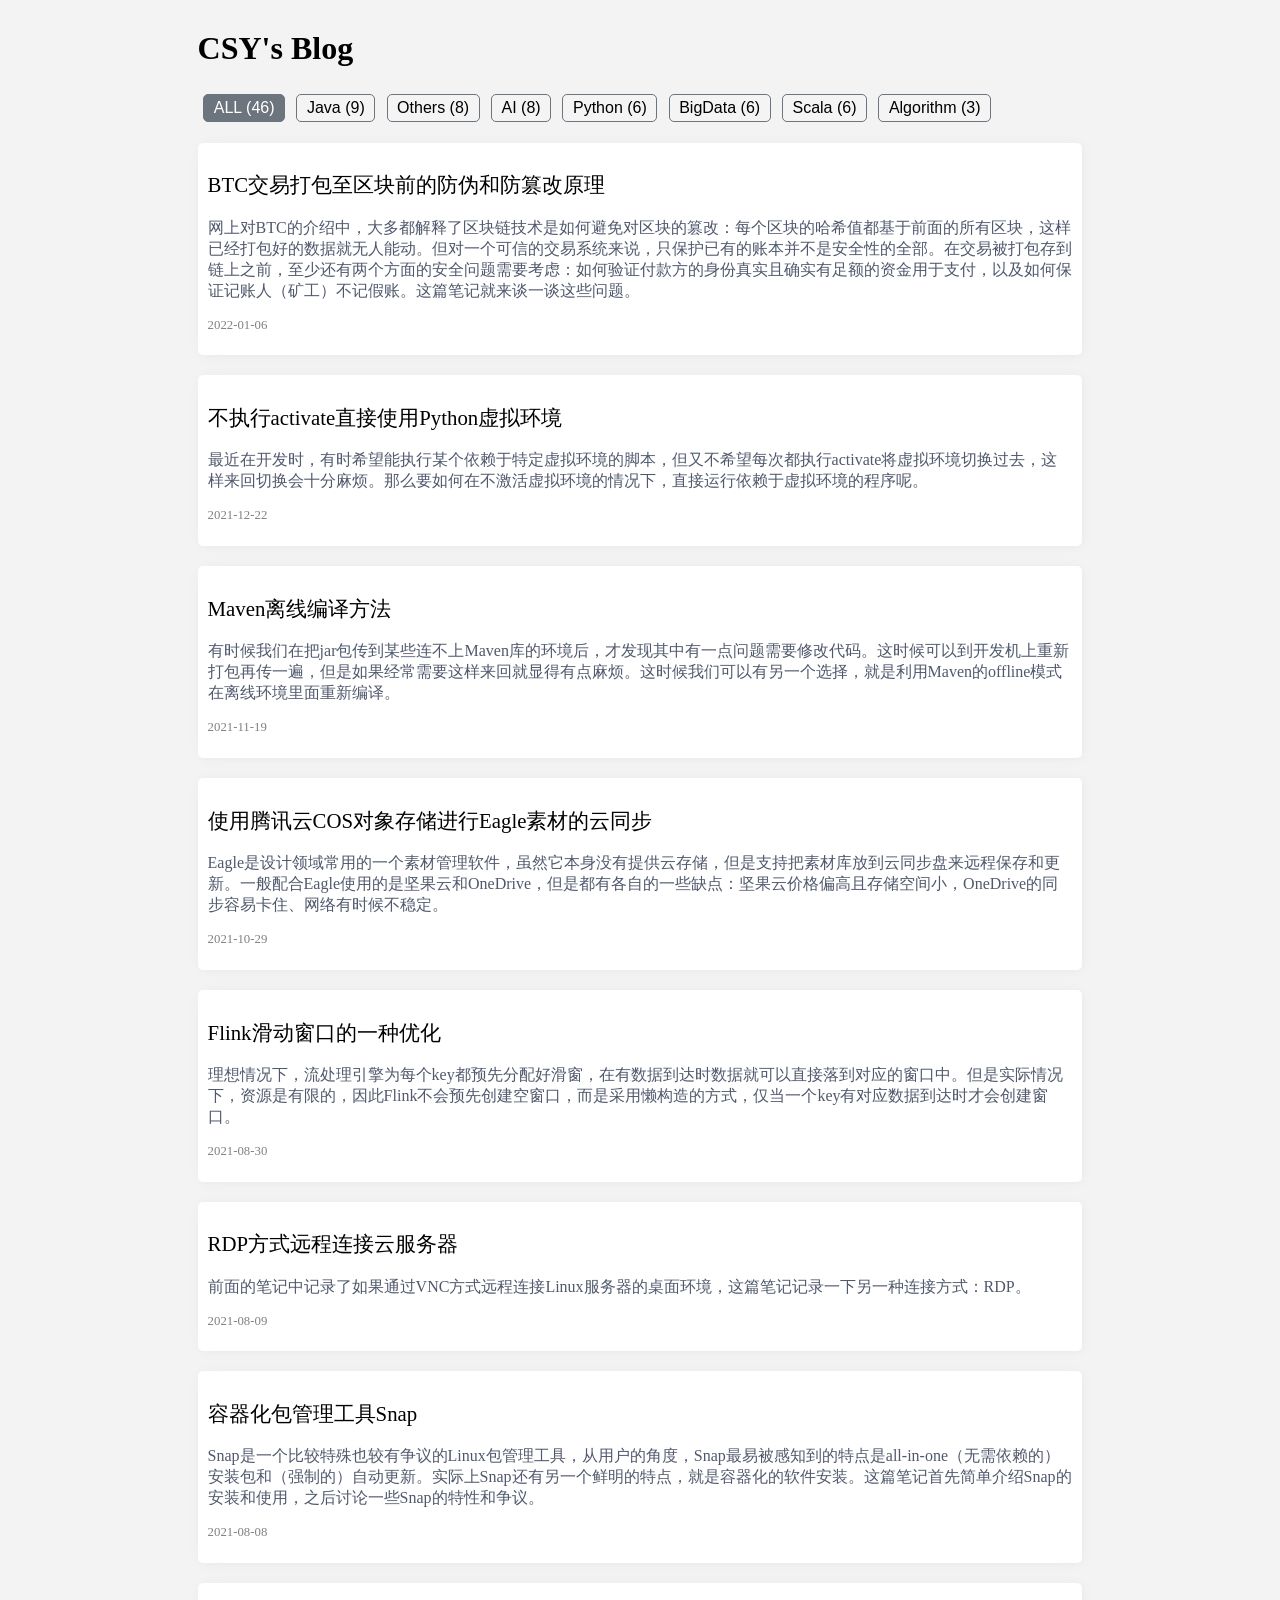
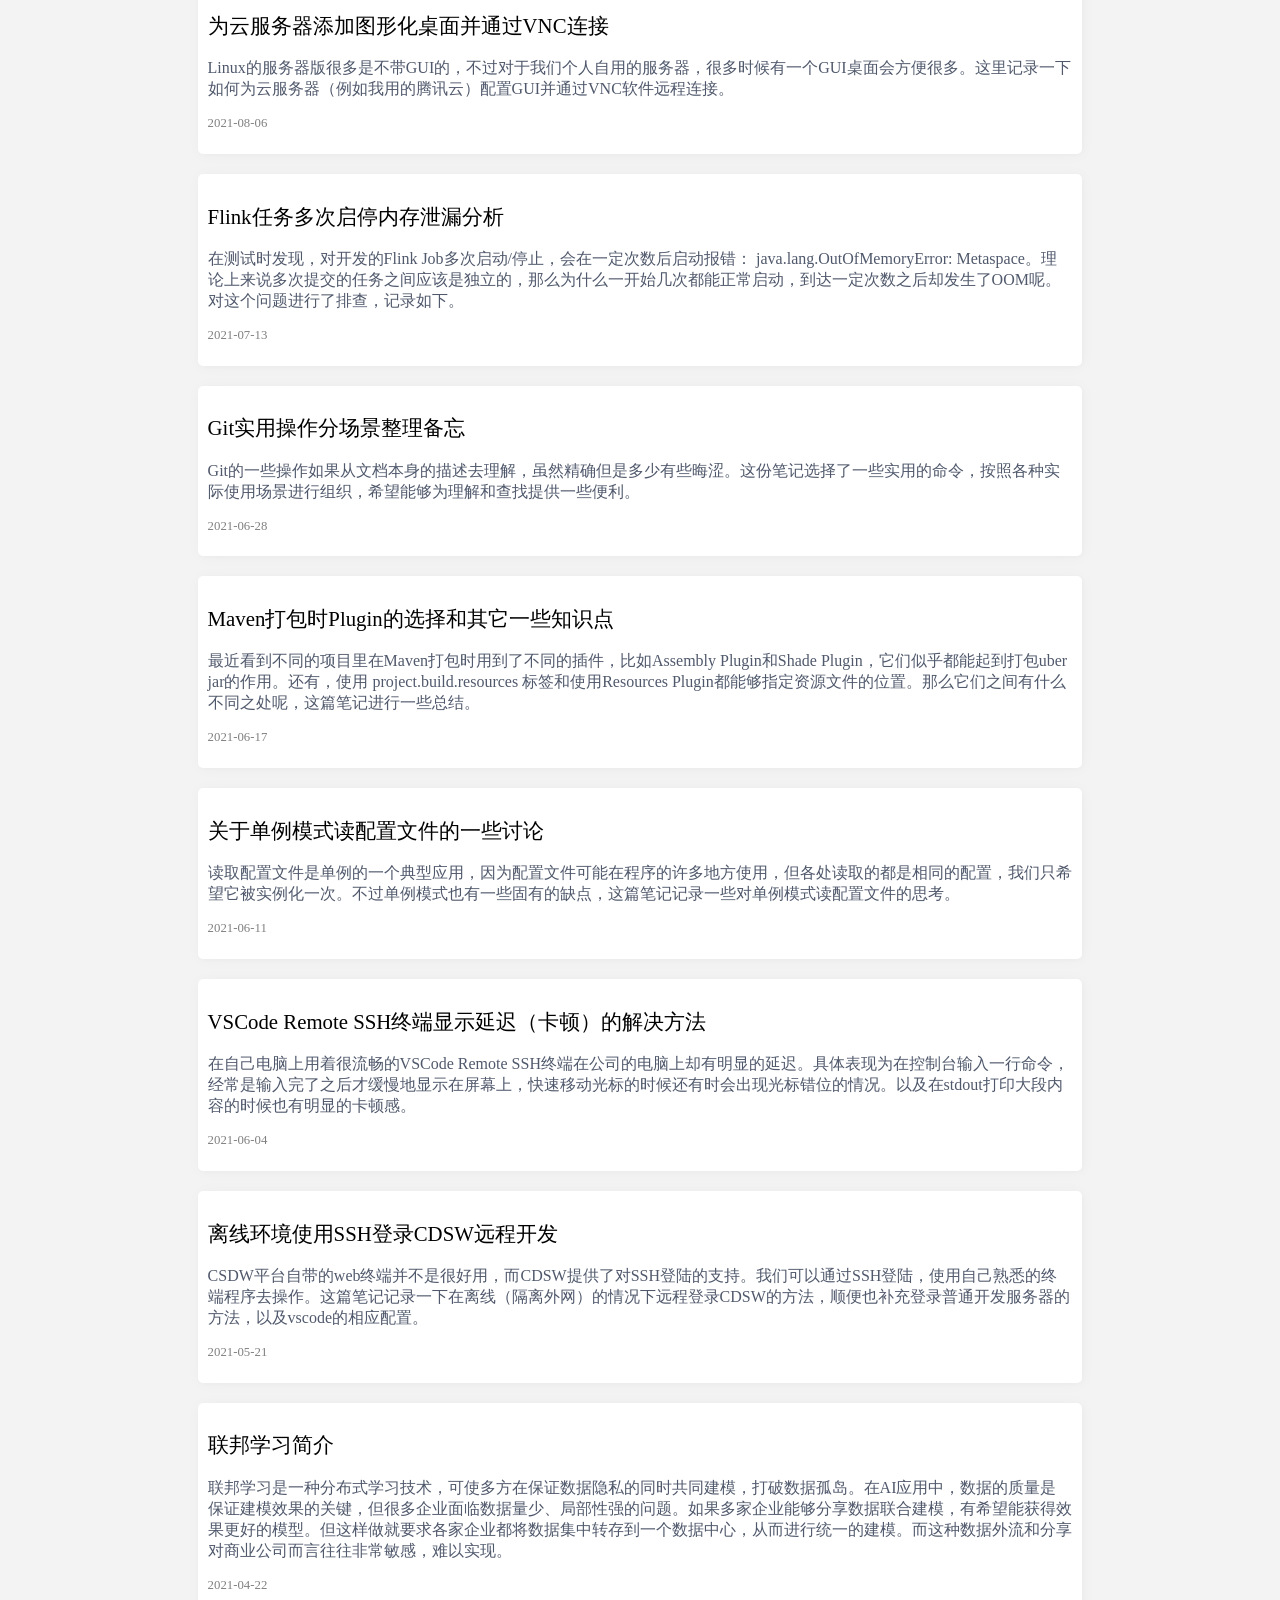
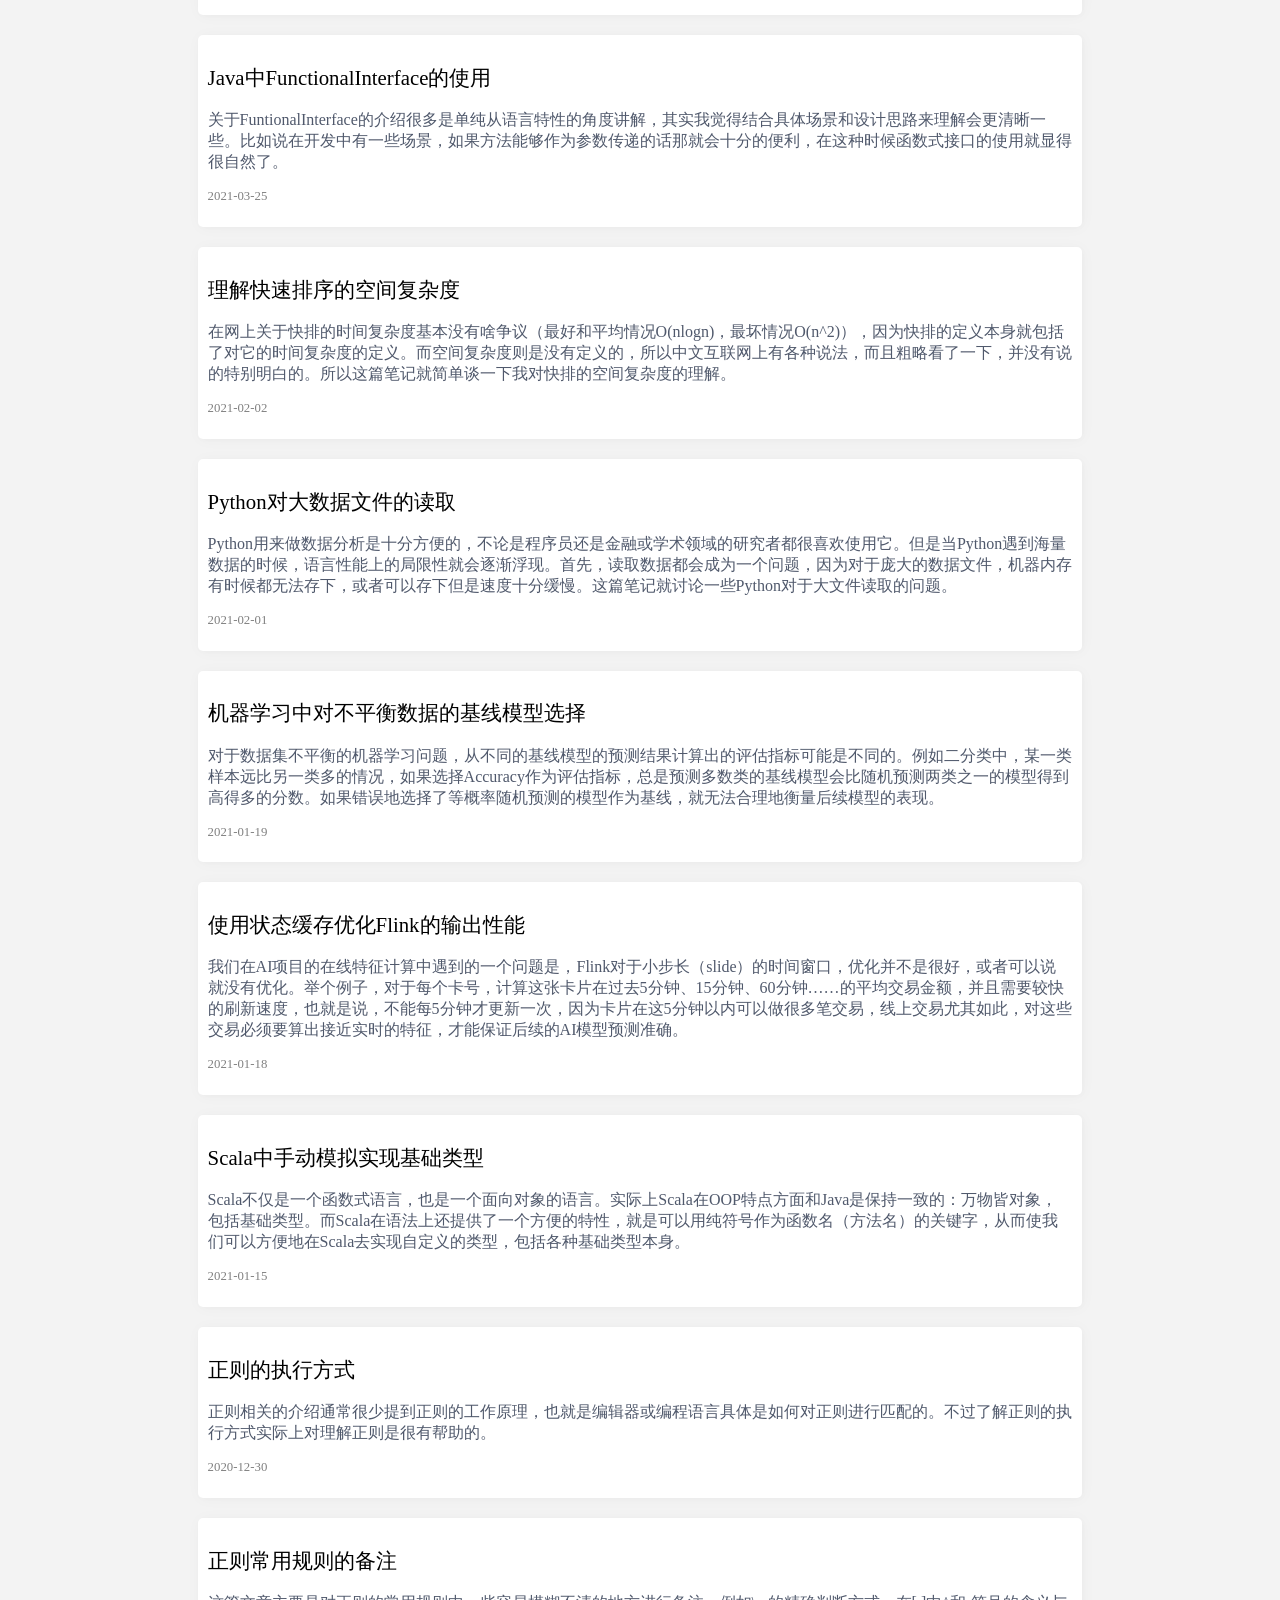
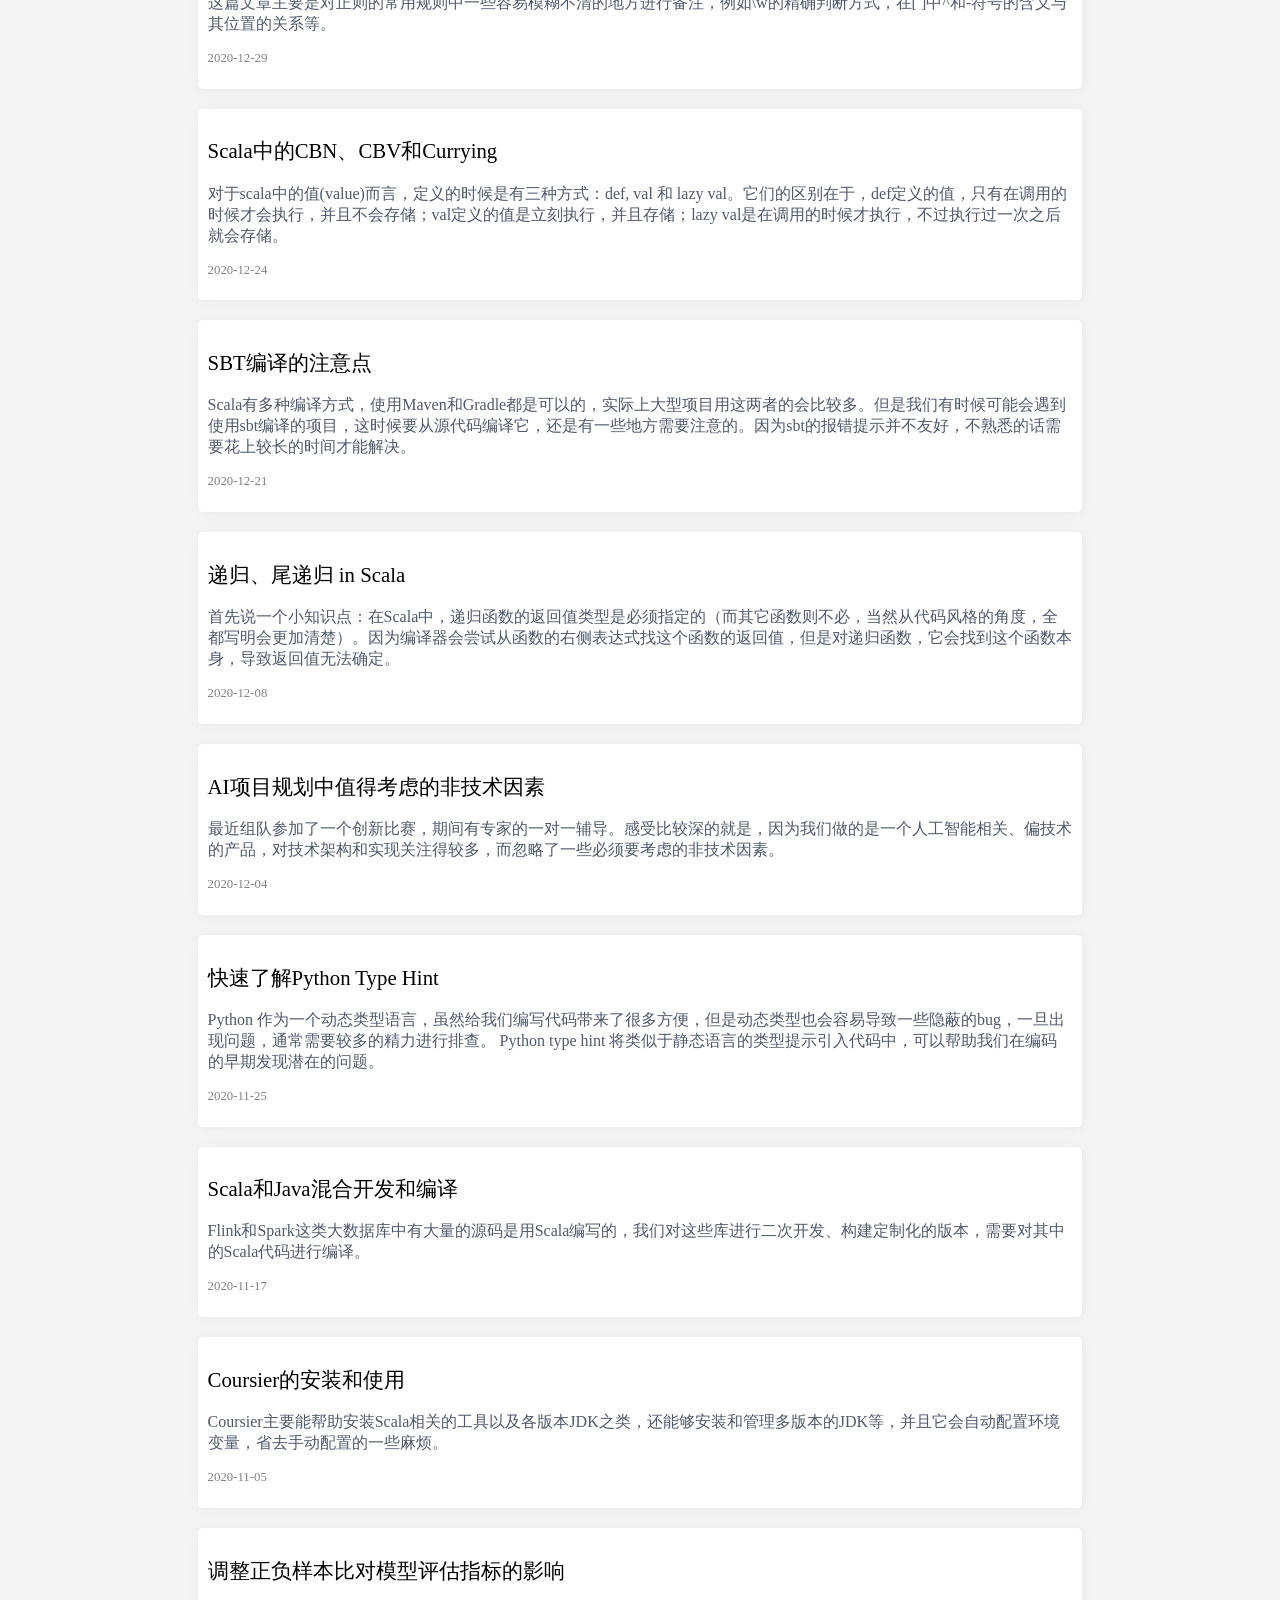
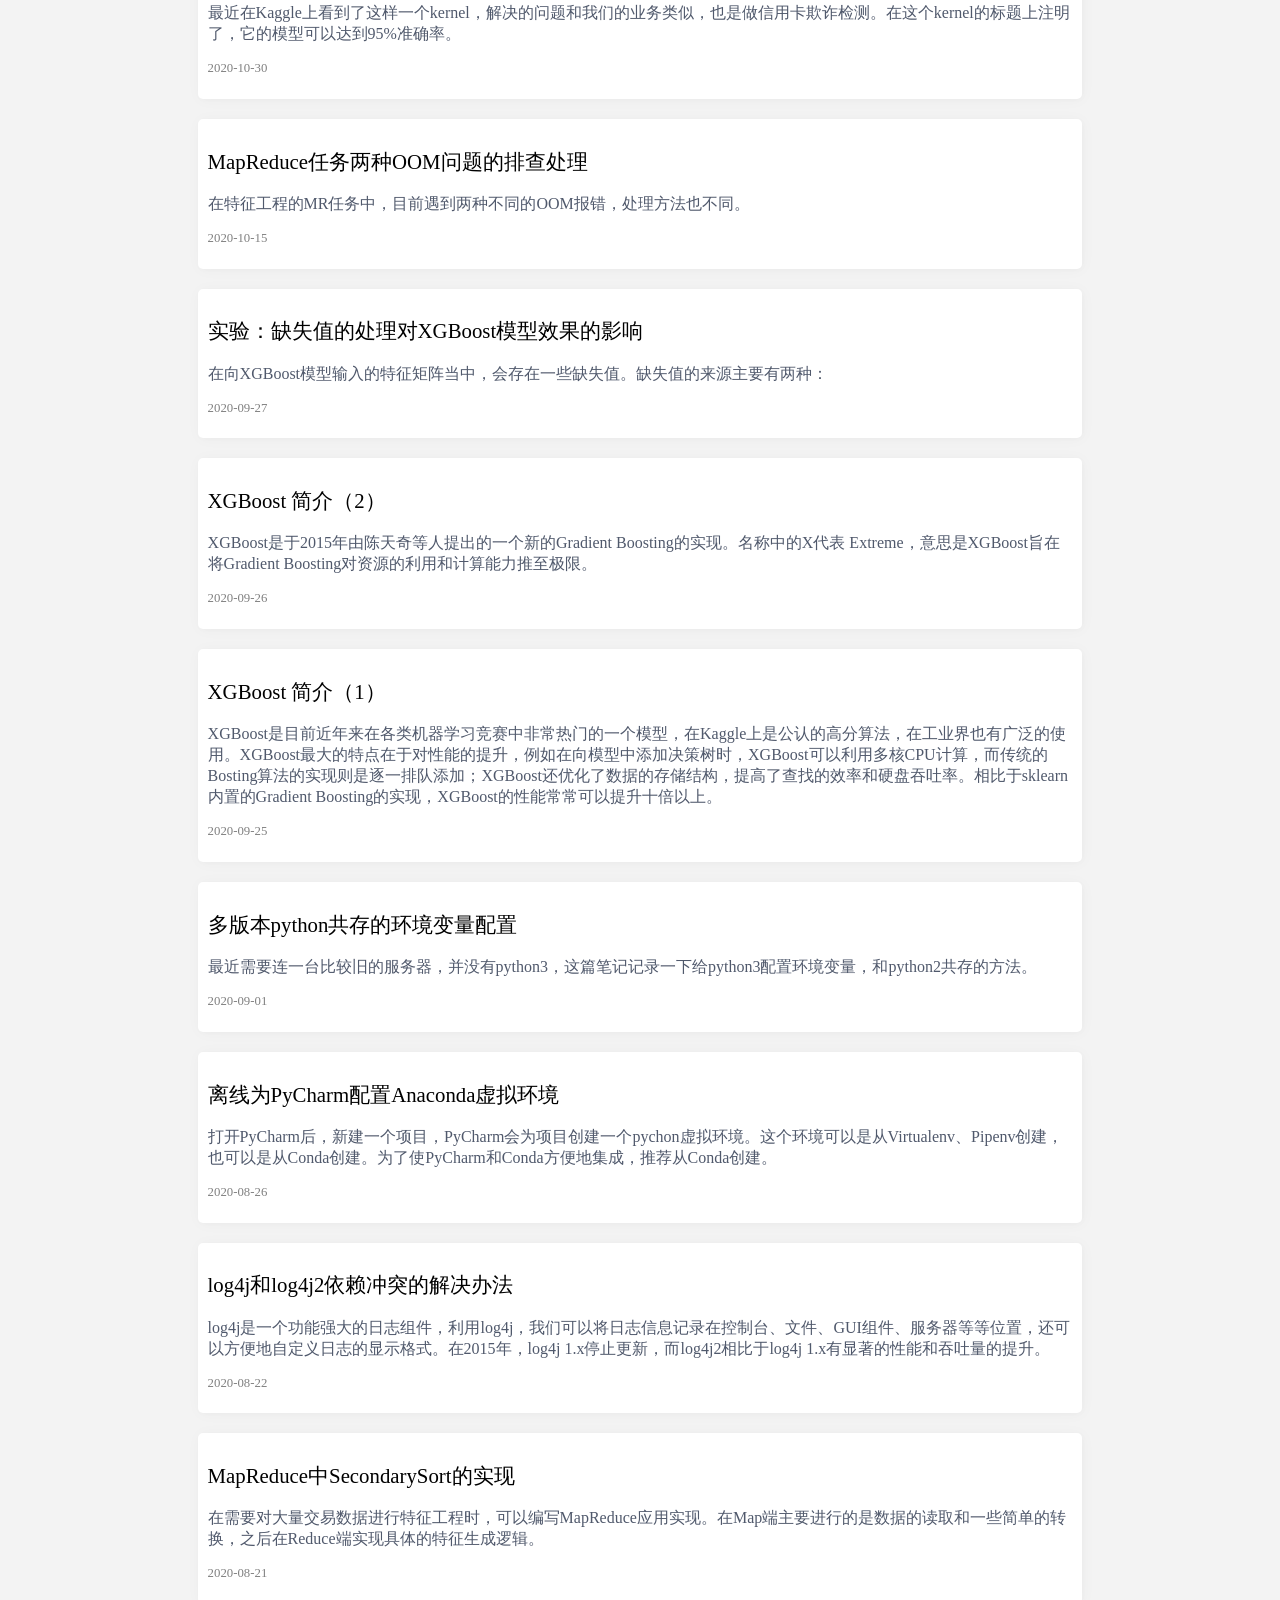
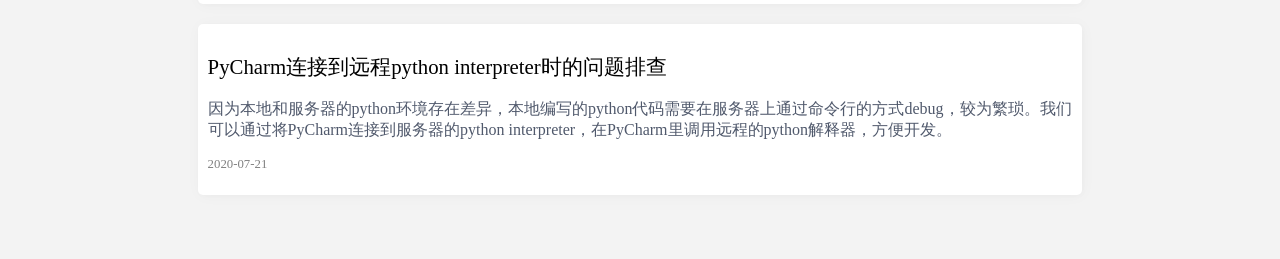
==== index.html @ f9264cf2 "add blogpost" ====
<html><head><meta content="text/html;charset=utf-8" http-equiv="Content-Type"><title>CSY's Blog</title><style>html{font-size:24px;background-color:#f3f3f3}h1{font-size:2em;margin-top:30px;}.container-div{margin:0 auto;margin-bottom:4em}@media(min-width:576px){html{font-size:30px;}.container-div{width:95%;}}@media(min-width:768px){html{font-size:30px;}.container-div{width:95%;}}@media(min-width:992px){html{font-size:20px;}.container-div{width:70%;}}@media(min-width:1200px){html{font-size:16px;}.container-div{width:70%;}}.link-div{background-color:white;color:black;margin-top:15px;margin-bottom:15px;margin-bottom:20px;border-radius:5px;box-shadow:1px 1px 5px 0 rgba(0,0,0,0.02), 1px 1px 15px 0 rgba(0,0,0,0.03);transition:transform 0.3s, background-color 0.3s, box-shadow 0.6s;transition-property:transform, background-color, box-shadow;transition-duration:0.3s, 0.3s, 0.6s;transition-timing-function:ease, ease, ease;transition-delay:0s, 0s, 0s;padding:10px;}.link-div:hover{transform: translateY(-5px);box-shadow: 1px 10px 30px 0 rgba(0,0,0,0.2);}a{text-decoration:none;}a:link,a:visited{text-decoration:none;}.headline{font-size:1.3em;font-weight: 450;line-height: 1.125;color:black;}.date{font-size:0.8em;color:gray;}.preview{color:#50596c}button.tag{margin: 0.35em;font-size: 1em;background-color: #f4f4f4;padding: 0.25rem 0.6rem 0.25rem 0.6rem;border-radius: 5px;border: 1px solid #6c757d;transition-duration: 0.4s;outline:none;}button.tag:hover{cursor:pointer;background-color:#6c757d !important;color:white !important;}</style></head><body><div class="container-div"><h1>CSY's Blog</h1><div><button class="tag" id="All">ALL (46)</button><button class="tag" id="Java">Java (9)</button><button class="tag" id="Others">Others (8)</button><button class="tag" id="AI">AI (8)</button><button class="tag" id="Python">Python (6)</button><button class="tag" id="BigData">BigData (6)</button><button class="tag" id="Scala">Scala (6)</button><button class="tag" id="Algorithm">Algorithm (3)</button></div><a class="link-a" data-tag="Others" href="Text/Section0040.xhtml"><div class="link-div"><p class="headline">BTC交易打包至区块前的防伪和防篡改原理</p><p class="preview">网上对BTC的介绍中，大多都解释了区块链技术是如何避免对区块的篡改：每个区块的哈希值都基于前面的所有区块，这样已经打包好的数据就无人能动。但对一个可信的交易系统来说，只保护已有的账本并不是安全性的全部。在交易被打包存到链上之前，至少还有两个方面的安全问题需要考虑：如何验证付款方的身份真实且确实有足额的资金用于支付，以及如何保证记账人（矿工）不记假账。这篇笔记就来谈一谈这些问题。</p><p class="date">2022-01-06</p></div></a><a class="link-a" data-tag="Python" href="Text/Section0039.xhtml"><div class="link-div"><p class="headline">不执行activate直接使用Python虚拟环境</p><p class="preview">最近在开发时，有时希望能执行某个依赖于特定虚拟环境的脚本，但又不希望每次都执行activate将虚拟环境切换过去，这样来回切换会十分麻烦。那么要如何在不激活虚拟环境的情况下，直接运行依赖于虚拟环境的程序呢。</p><p class="date">2021-12-22</p></div></a><a class="link-a" data-tag="Java" href="Text/Section0038.xhtml"><div class="link-div"><p class="headline">Maven离线编译方法</p><p class="preview">有时候我们在把jar包传到某些连不上Maven库的环境后，才发现其中有一点问题需要修改代码。这时候可以到开发机上重新打包再传一遍，但是如果经常需要这样来回就显得有点麻烦。这时候我们可以有另一个选择，就是利用Maven的offline模式在离线环境里面重新编译。</p><p class="date">2021-11-19</p></div></a><a class="link-a" data-tag="Others" href="Text/Section0037.xhtml"><div class="link-div"><p class="headline">使用腾讯云COS对象存储进行Eagle素材的云同步</p><p class="preview">Eagle是设计领域常用的一个素材管理软件，虽然它本身没有提供云存储，但是支持把素材库放到云同步盘来远程保存和更新。一般配合Eagle使用的是坚果云和OneDrive，但是都有各自的一些缺点：坚果云价格偏高且存储空间小，OneDrive的同步容易卡住、网络有时候不稳定。</p><p class="date">2021-10-29</p></div></a><a class="link-a" data-tag="BigData" href="Text/Section0036.xhtml"><div class="link-div"><p class="headline">Flink滑动窗口的一种优化</p><p class="preview">理想情况下，流处理引擎为每个key都预先分配好滑窗，在有数据到达时数据就可以直接落到对应的窗口中。但是实际情况下，资源是有限的，因此Flink不会预先创建空窗口，而是采用懒构造的方式，仅当一个key有对应数据到达时才会创建窗口。</p><p class="date">2021-08-30</p></div></a><a class="link-a" data-tag="Others" href="Text/Section0035.xhtml"><div class="link-div"><p class="headline">RDP方式远程连接云服务器</p><p class="preview">前面的笔记中记录了如果通过VNC方式远程连接Linux服务器的桌面环境，这篇笔记记录一下另一种连接方式：RDP。</p><p class="date">2021-08-09</p></div></a><a class="link-a" data-tag="Others" href="Text/Section0033.xhtml"><div class="link-div"><p class="headline">容器化包管理工具Snap</p><p class="preview">Snap是一个比较特殊也较有争议的Linux包管理工具，从用户的角度，Snap最易被感知到的特点是all-in-one（无需依赖的）安装包和（强制的）自动更新。实际上Snap还有另一个鲜明的特点，就是容器化的软件安装。这篇笔记首先简单介绍Snap的安装和使用，之后讨论一些Snap的特性和争议。</p><p class="date">2021-08-08</p></div></a><a class="link-a" data-tag="Others" href="Text/Section0032.xhtml"><div class="link-div"><p class="headline">为云服务器添加图形化桌面并通过VNC连接</p><p class="preview">Linux的服务器版很多是不带GUI的，不过对于我们个人自用的服务器，很多时候有一个GUI桌面会方便很多。这里记录一下如何为云服务器（例如我用的腾讯云）配置GUI并通过VNC软件远程连接。</p><p class="date">2021-08-06</p></div></a><a class="link-a" data-tag="BigData,Java" href="Text/Section0031.xhtml"><div class="link-div"><p class="headline">Flink任务多次启停内存泄漏分析</p><p class="preview">在测试时发现，对开发的Flink Job多次启动/停止，会在一定次数后启动报错： java.lang.OutOfMemoryError: Metaspace。理论上来说多次提交的任务之间应该是独立的，那么为什么一开始几次都能正常启动，到达一定次数之后却发生了OOM呢。对这个问题进行了排查，记录如下。</p><p class="date">2021-07-13</p></div></a><a class="link-a" data-tag="Others" href="Text/Section0030.xhtml"><div class="link-div"><p class="headline">Git实用操作分场景整理备忘</p><p class="preview">Git的一些操作如果从文档本身的描述去理解，虽然精确但是多少有些晦涩。这份笔记选择了一些实用的命令，按照各种实际使用场景进行组织，希望能够为理解和查找提供一些便利。</p><p class="date">2021-06-28</p></div></a><a class="link-a" data-tag="Java" href="Text/Section0029.xhtml"><div class="link-div"><p class="headline">Maven打包时Plugin的选择和其它一些知识点</p><p class="preview">最近看到不同的项目里在Maven打包时用到了不同的插件，比如Assembly Plugin和Shade Plugin，它们似乎都能起到打包uber jar的作用。还有，使用 project.build.resources 标签和使用Resources Plugin都能够指定资源文件的位置。那么它们之间有什么不同之处呢，这篇笔记进行一些总结。</p><p class="date">2021-06-17</p></div></a><a class="link-a" data-tag="Java" href="Text/Section0028.xhtml"><div class="link-div"><p class="headline">关于单例模式读配置文件的一些讨论</p><p class="preview">读取配置文件是单例的一个典型应用，因为配置文件可能在程序的许多地方使用，但各处读取的都是相同的配置，我们只希望它被实例化一次。不过单例模式也有一些固有的缺点，这篇笔记记录一些对单例模式读配置文件的思考。</p><p class="date">2021-06-11</p></div></a><a class="link-a" data-tag="Others" href="Text/Section0026.xhtml"><div class="link-div"><p class="headline">VSCode Remote SSH终端显示延迟（卡顿）的解决方法</p><p class="preview">在自己电脑上用着很流畅的VSCode Remote SSH终端在公司的电脑上却有明显的延迟。具体表现为在控制台输入一行命令，经常是输入完了之后才缓慢地显示在屏幕上，快速移动光标的时候还有时会出现光标错位的情况。以及在stdout打印大段内容的时候也有明显的卡顿感。</p><p class="date">2021-06-04</p></div></a><a class="link-a" data-tag="AI,Others" href="Text/Section0025.xhtml"><div class="link-div"><p class="headline">离线环境使用SSH登录CDSW远程开发</p><p class="preview">CSDW平台自带的web终端并不是很好用，而CDSW提供了对SSH登陆的支持。我们可以通过SSH登陆，使用自己熟悉的终端程序去操作。这篇笔记记录一下在离线（隔离外网）的情况下远程登录CDSW的方法，顺便也补充登录普通开发服务器的方法，以及vscode的相应配置。</p><p class="date">2021-05-21</p></div></a><a class="link-a" data-tag="AI" href="Text/Section0024.xhtml"><div class="link-div"><p class="headline">联邦学习简介</p><p class="preview">联邦学习是一种分布式学习技术，可使多方在保证数据隐私的同时共同建模，打破数据孤岛。在AI应用中，数据的质量是保证建模效果的关键，但很多企业面临数据量少、局部性强的问题。如果多家企业能够分享数据联合建模，有希望能获得效果更好的模型。但这样做就要求各家企业都将数据集中转存到一个数据中心，从而进行统一的建模。而这种数据外流和分享对商业公司而言往往非常敏感，难以实现。</p><p class="date">2021-04-22</p></div></a><a class="link-a" data-tag="Java" href="Text/Section0023.xhtml"><div class="link-div"><p class="headline">Java中FunctionalInterface的使用</p><p class="preview">关于FuntionalInterface的介绍很多是单纯从语言特性的角度讲解，其实我觉得结合具体场景和设计思路来理解会更清晰一些。比如说在开发中有一些场景，如果方法能够作为参数传递的话那就会十分的便利，在这种时候函数式接口的使用就显得很自然了。</p><p class="date">2021-03-25</p></div></a><a class="link-a" data-tag="Algorithm" href="Text/Section0022.xhtml"><div class="link-div"><p class="headline">理解快速排序的空间复杂度</p><p class="preview">在网上关于快排的时间复杂度基本没有啥争议（最好和平均情况O(nlogn)，最坏情况O(n^2)），因为快排的定义本身就包括了对它的时间复杂度的定义。而空间复杂度则是没有定义的，所以中文互联网上有各种说法，而且粗略看了一下，并没有说的特别明白的。所以这篇笔记就简单谈一下我对快排的空间复杂度的理解。</p><p class="date">2021-02-02</p></div></a><a class="link-a" data-tag="Python, BigData" href="Text/Section0021.xhtml"><div class="link-div"><p class="headline">Python对大数据文件的读取</p><p class="preview">Python用来做数据分析是十分方便的，不论是程序员还是金融或学术领域的研究者都很喜欢使用它。但是当Python遇到海量数据的时候，语言性能上的局限性就会逐渐浮现。首先，读取数据都会成为一个问题，因为对于庞大的数据文件，机器内存有时候都无法存下，或者可以存下但是速度十分缓慢。这篇笔记就讨论一些Python对于大文件读取的问题。</p><p class="date">2021-02-01</p></div></a><a class="link-a" data-tag="AI" href="Text/Section0020.xhtml"><div class="link-div"><p class="headline">机器学习中对不平衡数据的基线模型选择</p><p class="preview">对于数据集不平衡的机器学习问题，从不同的基线模型的预测结果计算出的评估指标可能是不同的。例如二分类中，某一类样本远比另一类多的情况，如果选择Accuracy作为评估指标，总是预测多数类的基线模型会比随机预测两类之一的模型得到高得多的分数。如果错误地选择了等概率随机预测的模型作为基线，就无法合理地衡量后续模型的表现。</p><p class="date">2021-01-19</p></div></a><a class="link-a" data-tag="BigData" href="Text/Section0019.xhtml"><div class="link-div"><p class="headline">使用状态缓存优化Flink的输出性能</p><p class="preview">我们在AI项目的在线特征计算中遇到的一个问题是，Flink对于小步长（slide）的时间窗口，优化并不是很好，或者可以说就没有优化。举个例子，对于每个卡号，计算这张卡片在过去5分钟、15分钟、60分钟……的平均交易金额，并且需要较快的刷新速度，也就是说，不能每5分钟才更新一次，因为卡片在这5分钟以内可以做很多笔交易，线上交易尤其如此，对这些交易必须要算出接近实时的特征，才能保证后续的AI模型预测准确。</p><p class="date">2021-01-18</p></div></a><a class="link-a" data-tag="Scala" href="Text/Section0018.xhtml"><div class="link-div"><p class="headline">Scala中手动模拟实现基础类型</p><p class="preview">Scala不仅是一个函数式语言，也是一个面向对象的语言。实际上Scala在OOP特点方面和Java是保持一致的：万物皆对象，包括基础类型。而Scala在语法上还提供了一个方便的特性，就是可以用纯符号作为函数名（方法名）的关键字，从而使我们可以方便地在Scala去实现自定义的类型，包括各种基础类型本身。</p><p class="date">2021-01-15</p></div></a><a class="link-a" data-tag="Algorithm" href="Text/Section0016.xhtml"><div class="link-div"><p class="headline">正则的执行方式</p><p class="preview">正则相关的介绍通常很少提到正则的工作原理，也就是编辑器或编程语言具体是如何对正则进行匹配的。不过了解正则的执行方式实际上对理解正则是很有帮助的。</p><p class="date">2020-12-30</p></div></a><a class="link-a" data-tag="Algorithm" href="Text/Section0017.xhtml"><div class="link-div"><p class="headline">正则常用规则的备注</p><p class="preview">这篇文章主要是对正则的常用规则中一些容易模糊不清的地方进行备注，例如\w的精确判断方式，在[ ]中^和-符号的含义与其位置的关系等。</p><p class="date">2020-12-29</p></div></a><a class="link-a" data-tag="Scala" href="Text/Section0015.xhtml"><div class="link-div"><p class="headline">Scala中的CBN、CBV和Currying</p><p class="preview">对于scala中的值(value)而言，定义的时候是有三种方式：def, val 和 lazy val。它们的区别在于，def定义的值，只有在调用的时候才会执行，并且不会存储；val定义的值是立刻执行，并且存储；lazy val是在调用的时候才执行，不过执行过一次之后就会存储。</p><p class="date">2020-12-24</p></div></a><a class="link-a" data-tag="Scala" href="Text/Section0014.xhtml"><div class="link-div"><p class="headline">SBT编译的注意点</p><p class="preview">Scala有多种编译方式，使用Maven和Gradle都是可以的，实际上大型项目用这两者的会比较多。但是我们有时候可能会遇到使用sbt编译的项目，这时候要从源代码编译它，还是有一些地方需要注意的。因为sbt的报错提示并不友好，不熟悉的话需要花上较长的时间才能解决。</p><p class="date">2020-12-21</p></div></a><a class="link-a" data-tag="Scala" href="Text/Section0006.xhtml"><div class="link-div"><p class="headline">递归、尾递归 in Scala</p><p class="preview">首先说一个小知识点：在Scala中，递归函数的返回值类型是必须指定的（而其它函数则不必，当然从代码风格的角度，全都写明会更加清楚）。因为编译器会尝试从函数的右侧表达式找这个函数的返回值，但是对递归函数，它会找到这个函数本身，导致返回值无法确定。</p><p class="date">2020-12-08</p></div></a><a class="link-a" data-tag="AI" href="Text/Section0005.xhtml"><div class="link-div"><p class="headline">AI项目规划中值得考虑的非技术因素</p><p class="preview">最近组队参加了一个创新比赛，期间有专家的一对一辅导。感受比较深的就是，因为我们做的是一个人工智能相关、偏技术的产品，对技术架构和实现关注得较多，而忽略了一些必须要考虑的非技术因素。</p><p class="date">2020-12-04</p></div></a><a class="link-a" data-tag="Python" href="Text/Section0004.xhtml"><div class="link-div"><p class="headline">快速了解Python Type Hint</p><p class="preview">Python 作为一个动态类型语言，虽然给我们编写代码带来了很多方便，但是动态类型也会容易导致一些隐蔽的bug，一旦出现问题，通常需要较多的精力进行排查。 Python type hint 将类似于静态语言的类型提示引入代码中，可以帮助我们在编码的早期发现潜在的问题。</p><p class="date">2020-11-25</p></div></a><a class="link-a" data-tag="Scala, Java" href="Text/Section0003.xhtml"><div class="link-div"><p class="headline">Scala和Java混合开发和编译</p><p class="preview">Flink和Spark这类大数据库中有大量的源码是用Scala编写的，我们对这些库进行二次开发、构建定制化的版本，需要对其中的Scala代码进行编译。</p><p class="date">2020-11-17</p></div></a><a class="link-a" data-tag="Scala,Java" href="Text/Section0034.xhtml"><div class="link-div"><p class="headline">Coursier的安装和使用</p><p class="preview">Coursier主要能帮助安装Scala相关的工具以及各版本JDK之类，还能够安装和管理多版本的JDK等，并且它会自动配置环境变量，省去手动配置的一些麻烦。</p><p class="date">2020-11-05</p></div></a><a class="link-a" data-tag="AI" href="Text/Section0001.xhtml"><div class="link-div"><p class="headline">调整正负样本比对模型评估指标的影响</p><p class="preview">最近在Kaggle上看到了这样一个kernel，解决的问题和我们的业务类似，也是做信用卡欺诈检测。在这个kernel的标题上注明了，它的模型可以达到95%准确率。</p><p class="date">2020-10-30</p></div></a><a class="link-a" data-tag="BigData" href="Text/Section0012.xhtml"><div class="link-div"><p class="headline">MapReduce任务两种OOM问题的排查处理</p><p class="preview">在特征工程的MR任务中，目前遇到两种不同的OOM报错，处理方法也不同。</p><p class="date">2020-10-15</p></div></a><a class="link-a" data-tag="AI" href="Text/Section0011.xhtml"><div class="link-div"><p class="headline">实验：缺失值的处理对XGBoost模型效果的影响</p><p class="preview">在向XGBoost模型输入的特征矩阵当中，会存在一些缺失值。缺失值的来源主要有两种：</p><p class="date">2020-09-27</p></div></a><a class="link-a" data-tag="AI" href="Text/Section0007.xhtml"><div class="link-div"><p class="headline">XGBoost 简介（2）</p><p class="preview">XGBoost是于2015年由陈天奇等人提出的一个新的Gradient Boosting的实现。名称中的X代表 Extreme，意思是XGBoost旨在将Gradient Boosting对资源的利用和计算能力推至极限。</p><p class="date">2020-09-26</p></div></a><a class="link-a" data-tag="AI" href="Text/Section0002.xhtml"><div class="link-div"><p class="headline">XGBoost 简介（1）</p><p class="preview">XGBoost是目前近年来在各类机器学习竞赛中非常热门的一个模型，在Kaggle上是公认的高分算法，在工业界也有广泛的使用。XGBoost最大的特点在于对性能的提升，例如在向模型中添加决策树时，XGBoost可以利用多核CPU计算，而传统的Bosting算法的实现则是逐一排队添加；XGBoost还优化了数据的存储结构，提高了查找的效率和硬盘吞吐率。相比于sklearn内置的Gradient Boosting的实现，XGBoost的性能常常可以提升十倍以上。</p><p class="date">2020-09-25</p></div></a><a class="link-a" data-tag="Python" href="Text/Section0027.xhtml"><div class="link-div"><p class="headline">多版本python共存的环境变量配置</p><p class="preview">最近需要连一台比较旧的服务器，并没有python3，这篇笔记记录一下给python3配置环境变量，和python2共存的方法。</p><p class="date">2020-09-01</p></div></a><a class="link-a" data-tag="Python" href="Text/Section0010.xhtml"><div class="link-div"><p class="headline">离线为PyCharm配置Anaconda虚拟环境</p><p class="preview">打开PyCharm后，新建一个项目，PyCharm会为项目创建一个pychon虚拟环境。这个环境可以是从Virtualenv、Pipenv创建，也可以是从Conda创建。为了使PyCharm和Conda方便地集成，推荐从Conda创建。</p><p class="date">2020-08-26</p></div></a><a class="link-a" data-tag="Java" href="Text/Section0009.xhtml"><div class="link-div"><p class="headline">log4j和log4j2依赖冲突的解决办法</p><p class="preview">log4j是一个功能强大的日志组件，利用log4j，我们可以将日志信息记录在控制台、文件、GUI组件、服务器等等位置，还可以方便地自定义日志的显示格式。在2015年，log4j 1.x停止更新，而log4j2相比于log4j 1.x有显著的性能和吞吐量的提升。</p><p class="date">2020-08-22</p></div></a><a class="link-a" data-tag="BigData, Java" href="Text/Section0008.xhtml"><div class="link-div"><p class="headline">MapReduce中SecondarySort的实现</p><p class="preview">在需要对大量交易数据进行特征工程时，可以编写MapReduce应用实现。在Map端主要进行的是数据的读取和一些简单的转换，之后在Reduce端实现具体的特征生成逻辑。</p><p class="date">2020-08-21</p></div></a><a class="link-a" data-tag="Python" href="Text/Section0013.xhtml"><div class="link-div"><p class="headline">PyCharm连接到远程python interpreter时的问题排查</p><p class="preview">因为本地和服务器的python环境存在差异，本地编写的python代码需要在服务器上通过命令行的方式debug，较为繁琐。我们可以通过将PyCharm连接到服务器的python interpreter，在PyCharm里调用远程的python解释器，方便开发。</p><p class="date">2020-07-21</p></div></a></div></body><script src="index.js"></script></html>
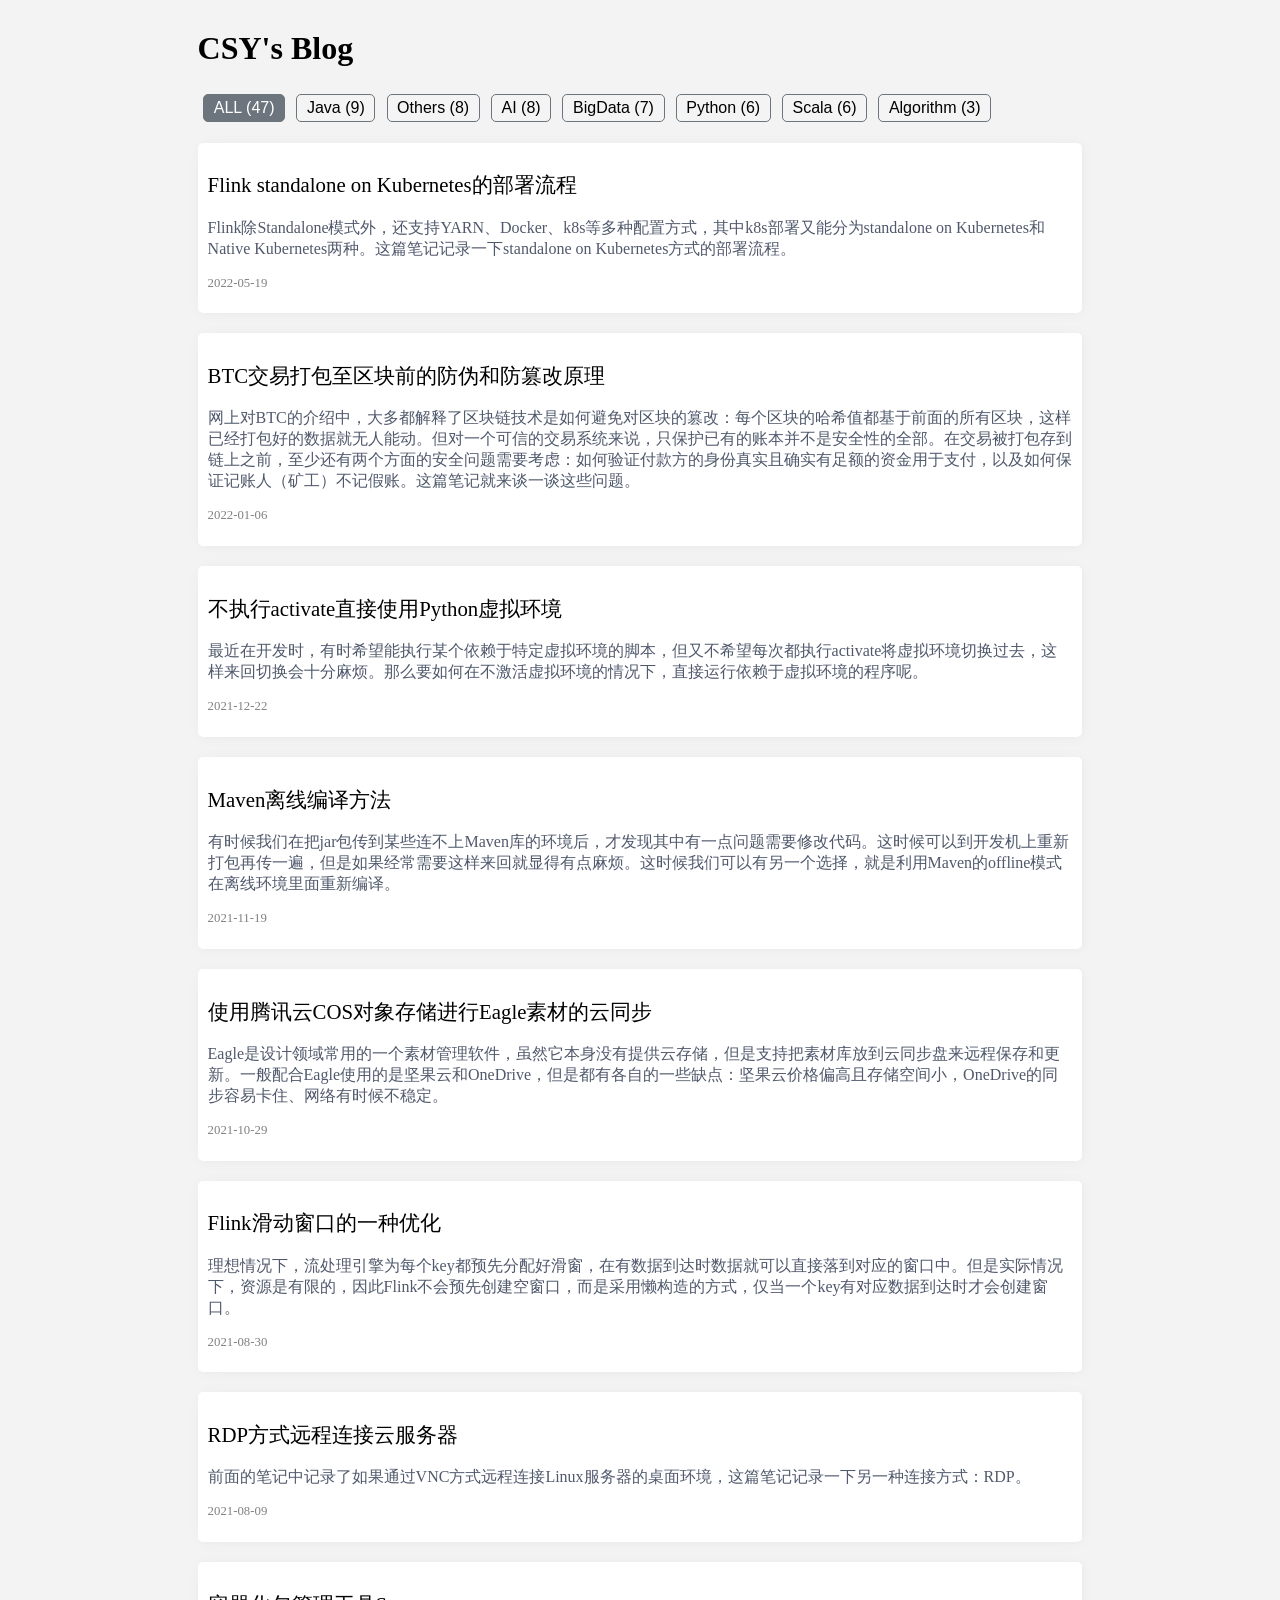
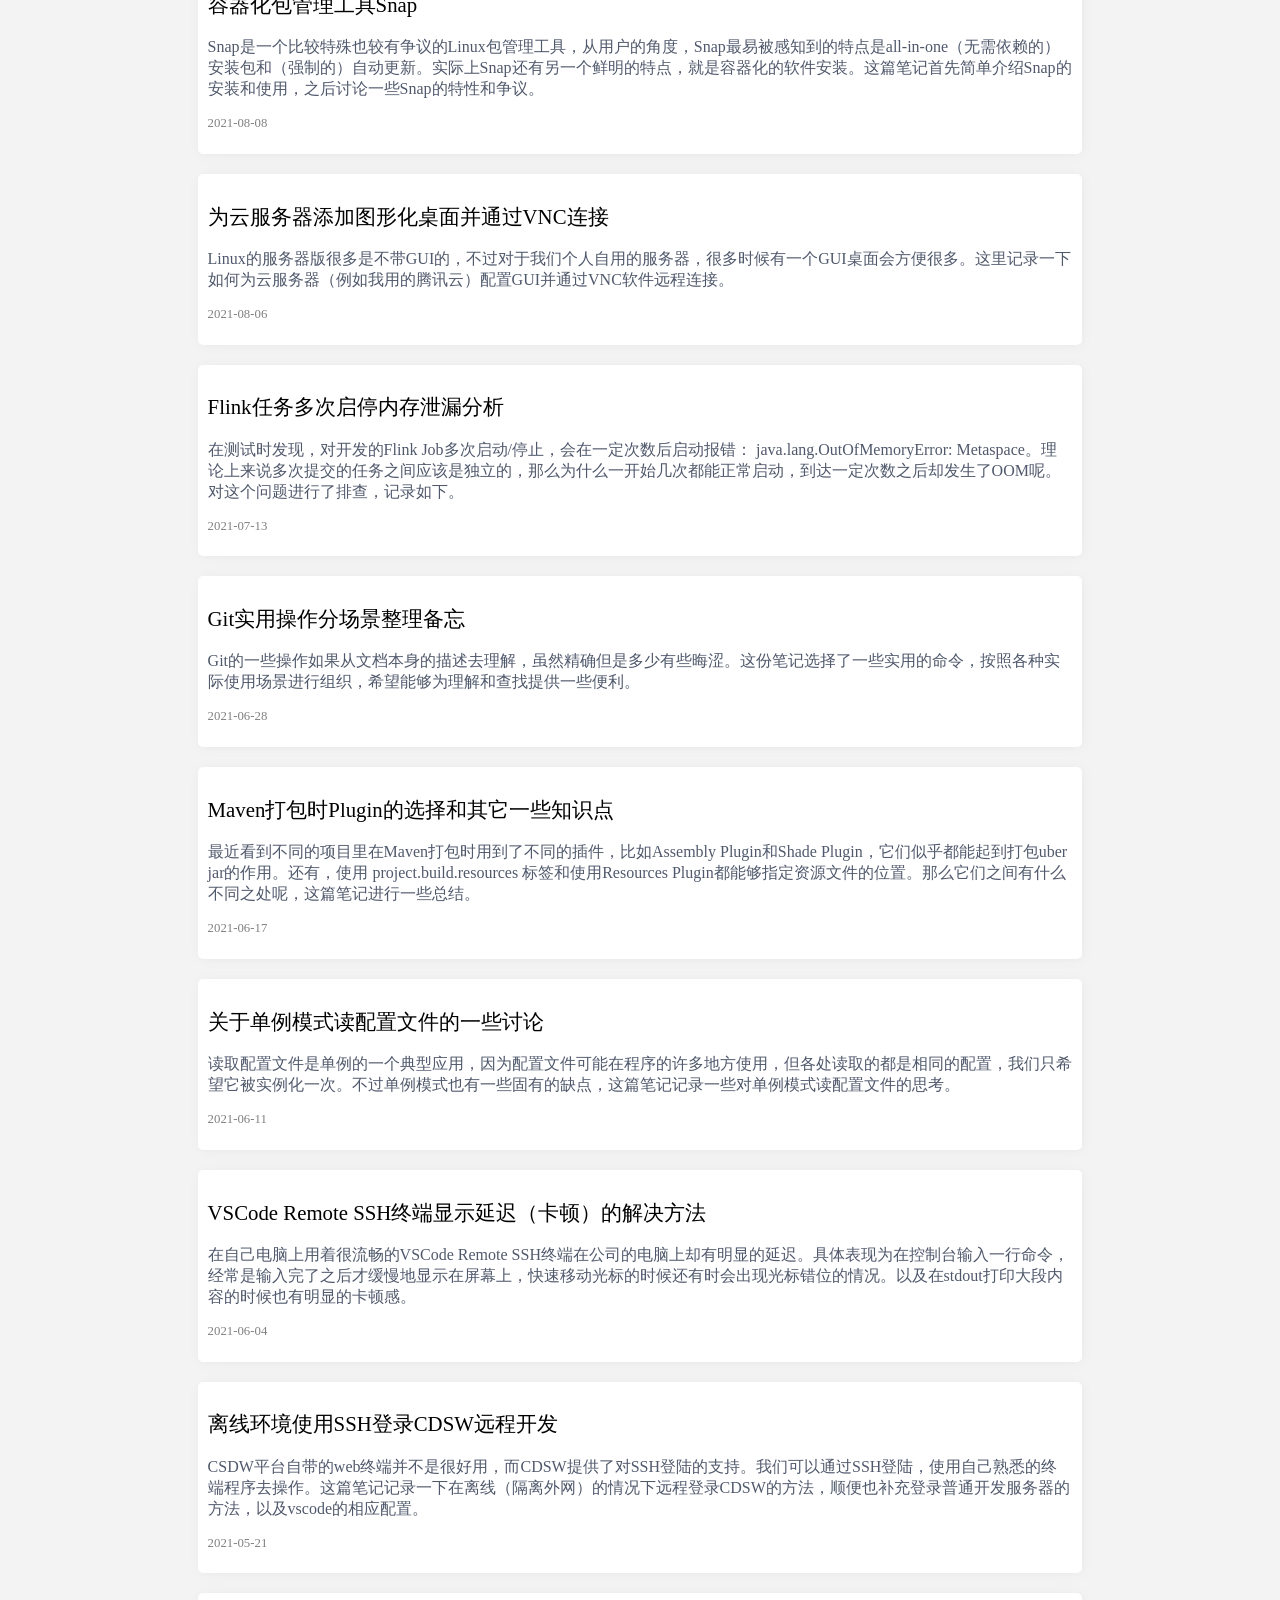
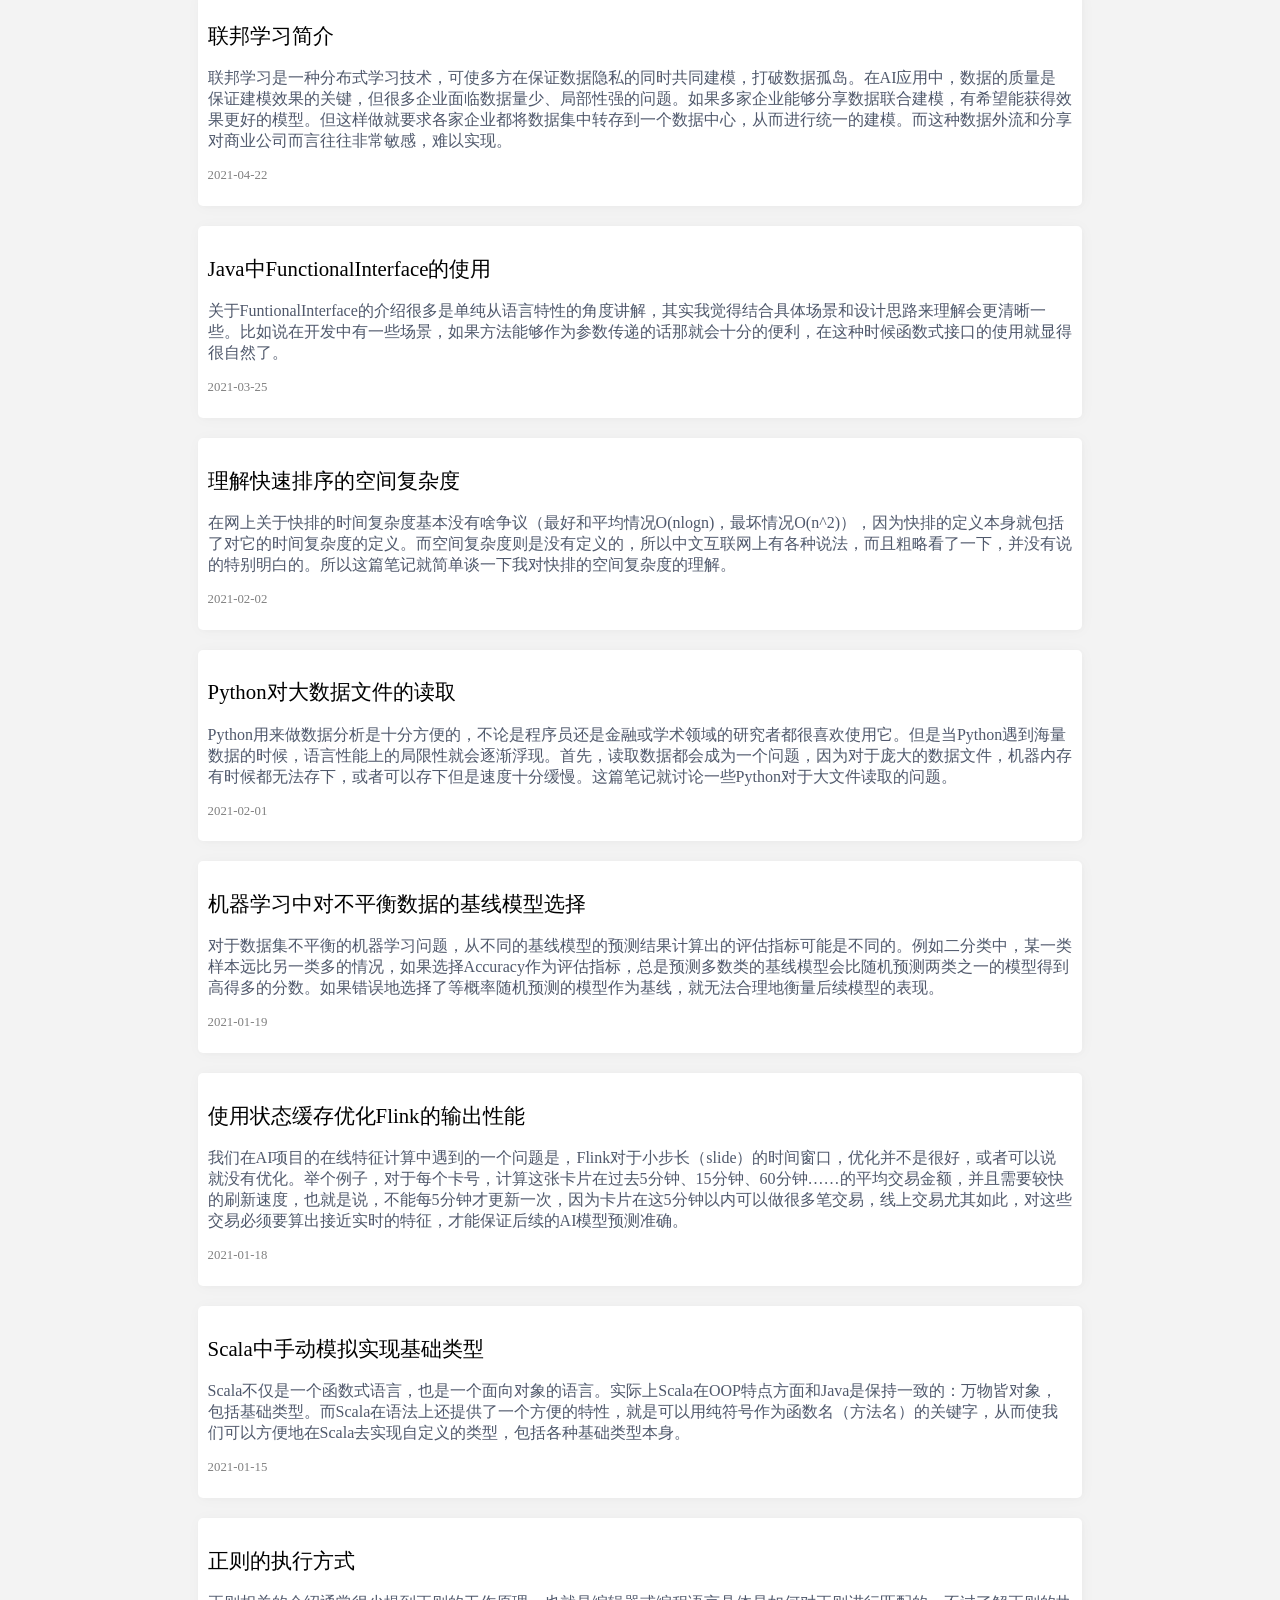
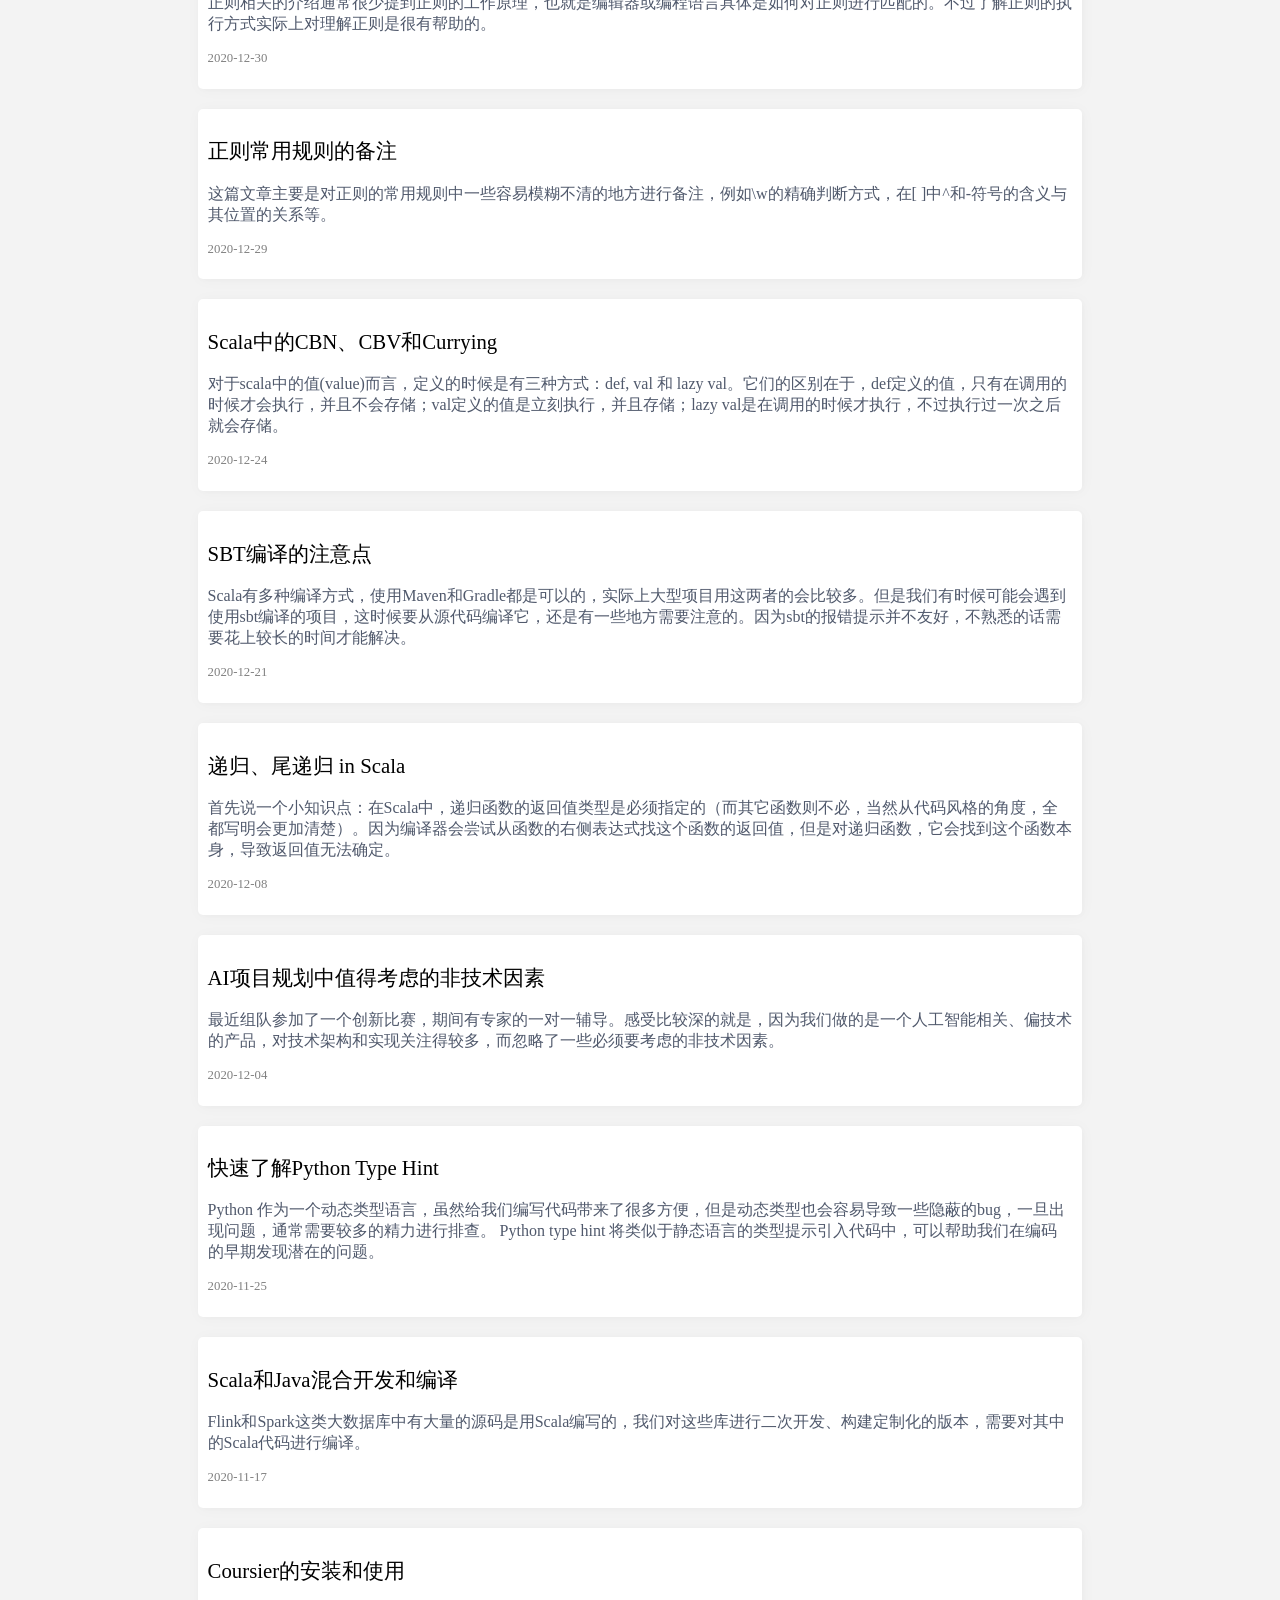
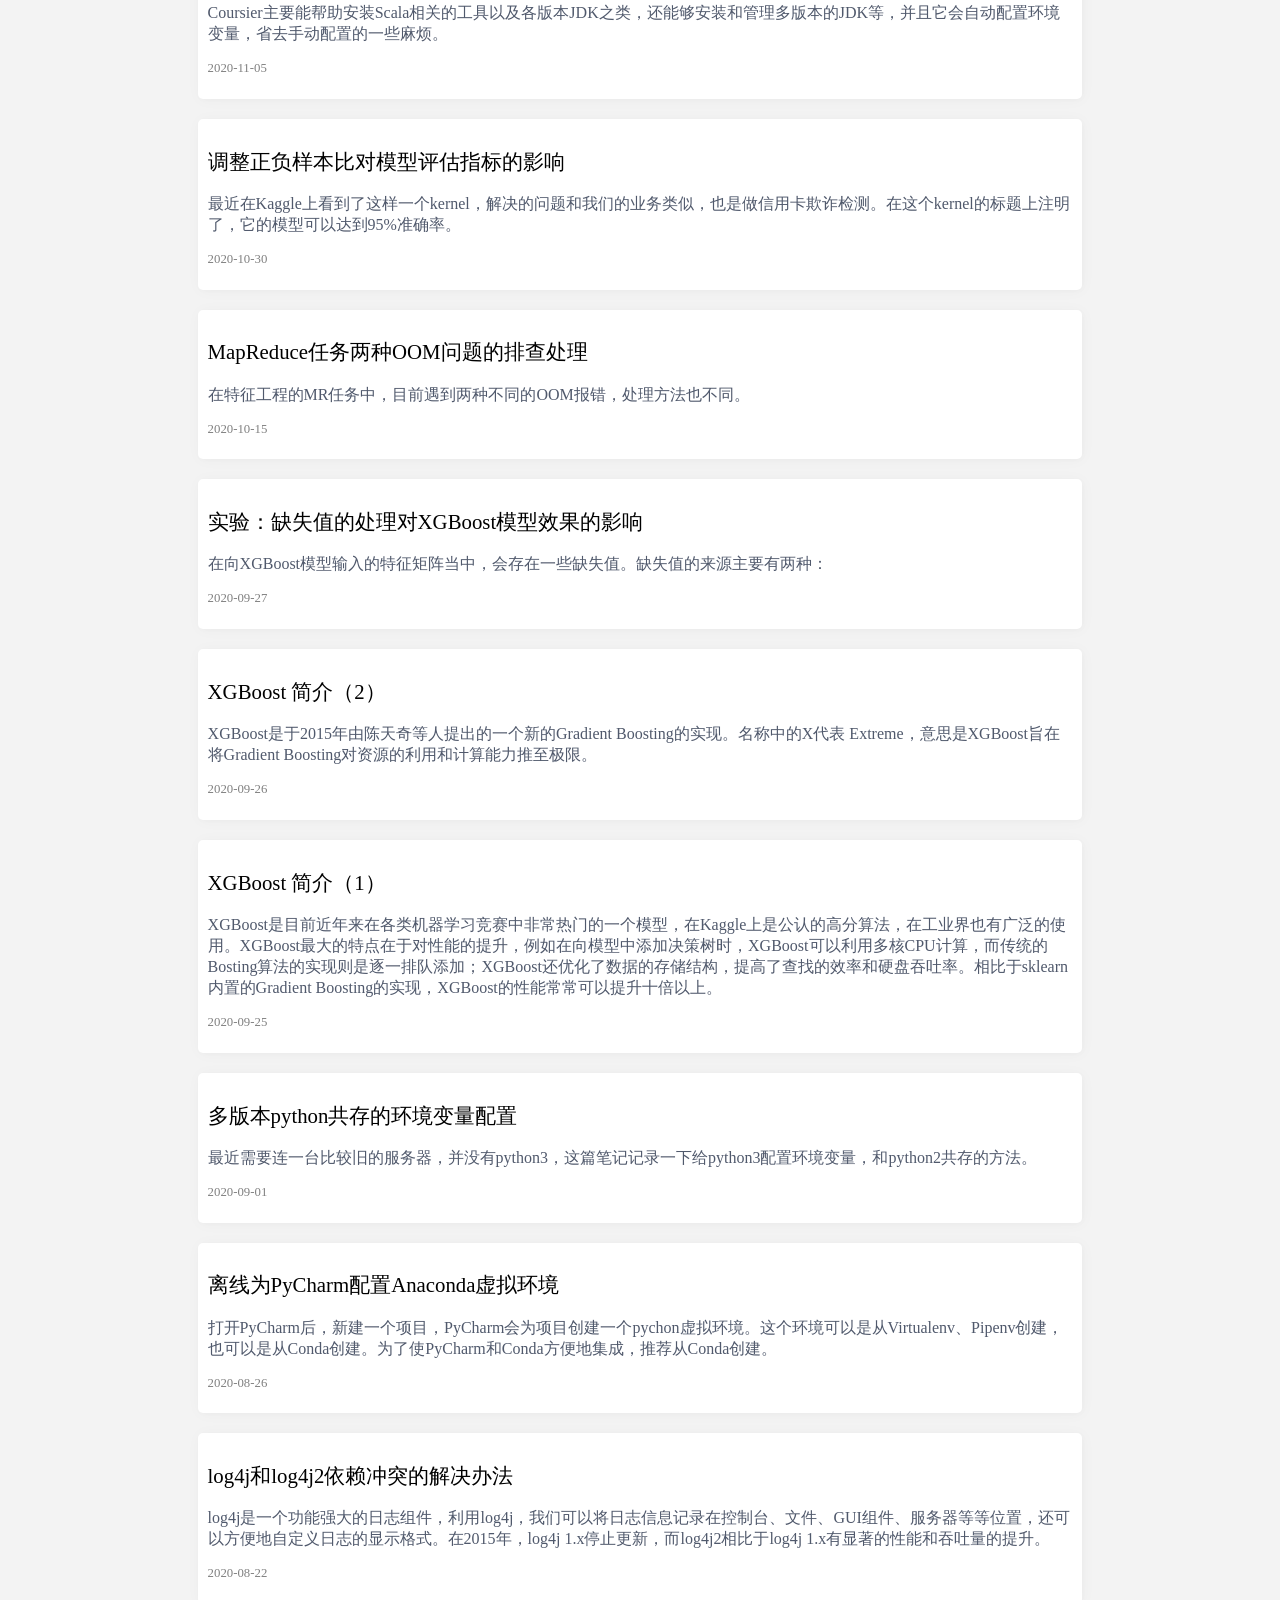
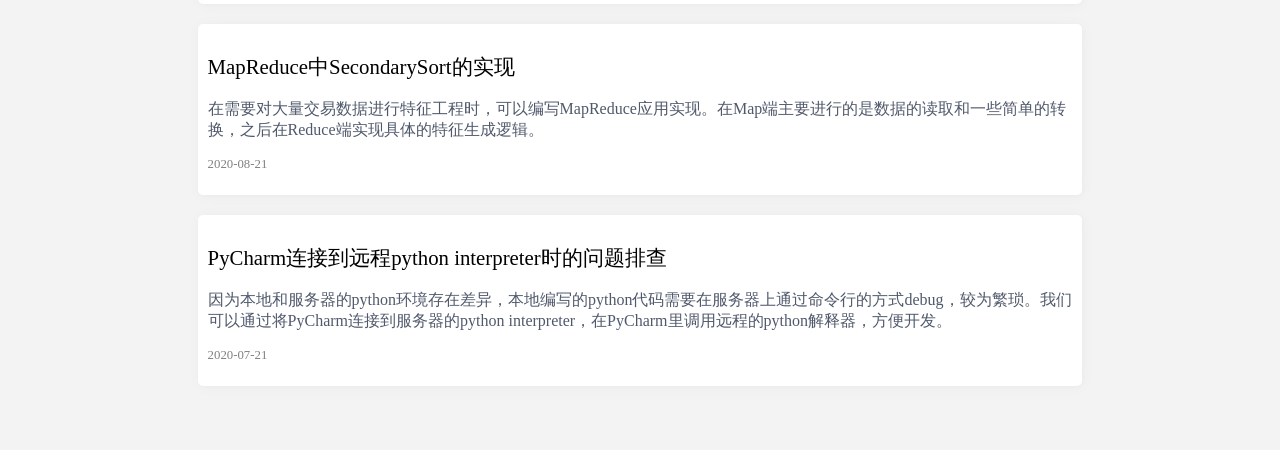
==== commit b6006644: "update toc" ====
--- a/index.html
+++ b/index.html
@@ -1 +1 @@
-<html><head><meta content="text/html;charset=utf-8" http-equiv="Content-Type"><title>CSY's Blog</title><style>html{font-size:24px;background-color:#f3f3f3}h1{font-size:2em;margin-top:30px;}.container-div{margin:0 auto;margin-bottom:4em}@media(min-width:576px){html{font-size:30px;}.container-div{width:95%;}}@media(min-width:768px){html{font-size:30px;}.container-div{width:95%;}}@media(min-width:992px){html{font-size:20px;}.container-div{width:70%;}}@media(min-width:1200px){html{font-size:16px;}.container-div{width:70%;}}.link-div{background-color:white;color:black;margin-top:15px;margin-bottom:15px;margin-bottom:20px;border-radius:5px;box-shadow:1px 1px 5px 0 rgba(0,0,0,0.02), 1px 1px 15px 0 rgba(0,0,0,0.03);transition:transform 0.3s, background-color 0.3s, box-shadow 0.6s;transition-property:transform, background-color, box-shadow;transition-duration:0.3s, 0.3s, 0.6s;transition-timing-function:ease, ease, ease;transition-delay:0s, 0s, 0s;padding:10px;}.link-div:hover{transform: translateY(-5px);box-shadow: 1px 10px 30px 0 rgba(0,0,0,0.2);}a{text-decoration:none;}a:link,a:visited{text-decoration:none;}.headline{font-size:1.3em;font-weight: 450;line-height: 1.125;color:black;}.date{font-size:0.8em;color:gray;}.preview{color:#50596c}button.tag{margin: 0.35em;font-size: 1em;background-color: #f4f4f4;padding: 0.25rem 0.6rem 0.25rem 0.6rem;border-radius: 5px;border: 1px solid #6c757d;transition-duration: 0.4s;outline:none;}button.tag:hover{cursor:pointer;background-color:#6c757d !important;color:white !important;}</style></head><body><div class="container-div"><h1>CSY's Blog</h1><div><button class="tag" id="All">ALL (46)</button><button class="tag" id="Java">Java (9)</button><button class="tag" id="Others">Others (8)</button><button class="tag" id="AI">AI (8)</button><button class="tag" id="Python">Python (6)</button><button class="tag" id="BigData">BigData (6)</button><button class="tag" id="Scala">Scala (6)</button><button class="tag" id="Algorithm">Algorithm (3)</button></div><a class="link-a" data-tag="Others" href="Text/Section0040.xhtml"><div class="link-div"><p class="headline">BTC交易打包至区块前的防伪和防篡改原理</p><p class="preview">网上对BTC的介绍中，大多都解释了区块链技术是如何避免对区块的篡改：每个区块的哈希值都基于前面的所有区块，这样已经打包好的数据就无人能动。但对一个可信的交易系统来说，只保护已有的账本并不是安全性的全部。在交易被打包存到链上之前，至少还有两个方面的安全问题需要考虑：如何验证付款方的身份真实且确实有足额的资金用于支付，以及如何保证记账人（矿工）不记假账。这篇笔记就来谈一谈这些问题。</p><p class="date">2022-01-06</p></div></a><a class="link-a" data-tag="Python" href="Text/Section0039.xhtml"><div class="link-div"><p class="headline">不执行activate直接使用Python虚拟环境</p><p class="preview">最近在开发时，有时希望能执行某个依赖于特定虚拟环境的脚本，但又不希望每次都执行activate将虚拟环境切换过去，这样来回切换会十分麻烦。那么要如何在不激活虚拟环境的情况下，直接运行依赖于虚拟环境的程序呢。</p><p class="date">2021-12-22</p></div></a><a class="link-a" data-tag="Java" href="Text/Section0038.xhtml"><div class="link-div"><p class="headline">Maven离线编译方法</p><p class="preview">有时候我们在把jar包传到某些连不上Maven库的环境后，才发现其中有一点问题需要修改代码。这时候可以到开发机上重新打包再传一遍，但是如果经常需要这样来回就显得有点麻烦。这时候我们可以有另一个选择，就是利用Maven的offline模式在离线环境里面重新编译。</p><p class="date">2021-11-19</p></div></a><a class="link-a" data-tag="Others" href="Text/Section0037.xhtml"><div class="link-div"><p class="headline">使用腾讯云COS对象存储进行Eagle素材的云同步</p><p class="preview">Eagle是设计领域常用的一个素材管理软件，虽然它本身没有提供云存储，但是支持把素材库放到云同步盘来远程保存和更新。一般配合Eagle使用的是坚果云和OneDrive，但是都有各自的一些缺点：坚果云价格偏高且存储空间小，OneDrive的同步容易卡住、网络有时候不稳定。</p><p class="date">2021-10-29</p></div></a><a class="link-a" data-tag="BigData" href="Text/Section0036.xhtml"><div class="link-div"><p class="headline">Flink滑动窗口的一种优化</p><p class="preview">理想情况下，流处理引擎为每个key都预先分配好滑窗，在有数据到达时数据就可以直接落到对应的窗口中。但是实际情况下，资源是有限的，因此Flink不会预先创建空窗口，而是采用懒构造的方式，仅当一个key有对应数据到达时才会创建窗口。</p><p class="date">2021-08-30</p></div></a><a class="link-a" data-tag="Others" href="Text/Section0035.xhtml"><div class="link-div"><p class="headline">RDP方式远程连接云服务器</p><p class="preview">前面的笔记中记录了如果通过VNC方式远程连接Linux服务器的桌面环境，这篇笔记记录一下另一种连接方式：RDP。</p><p class="date">2021-08-09</p></div></a><a class="link-a" data-tag="Others" href="Text/Section0033.xhtml"><div class="link-div"><p class="headline">容器化包管理工具Snap</p><p class="preview">Snap是一个比较特殊也较有争议的Linux包管理工具，从用户的角度，Snap最易被感知到的特点是all-in-one（无需依赖的）安装包和（强制的）自动更新。实际上Snap还有另一个鲜明的特点，就是容器化的软件安装。这篇笔记首先简单介绍Snap的安装和使用，之后讨论一些Snap的特性和争议。</p><p class="date">2021-08-08</p></div></a><a class="link-a" data-tag="Others" href="Text/Section0032.xhtml"><div class="link-div"><p class="headline">为云服务器添加图形化桌面并通过VNC连接</p><p class="preview">Linux的服务器版很多是不带GUI的，不过对于我们个人自用的服务器，很多时候有一个GUI桌面会方便很多。这里记录一下如何为云服务器（例如我用的腾讯云）配置GUI并通过VNC软件远程连接。</p><p class="date">2021-08-06</p></div></a><a class="link-a" data-tag="BigData,Java" href="Text/Section0031.xhtml"><div class="link-div"><p class="headline">Flink任务多次启停内存泄漏分析</p><p class="preview">在测试时发现，对开发的Flink Job多次启动/停止，会在一定次数后启动报错： java.lang.OutOfMemoryError: Metaspace。理论上来说多次提交的任务之间应该是独立的，那么为什么一开始几次都能正常启动，到达一定次数之后却发生了OOM呢。对这个问题进行了排查，记录如下。</p><p class="date">2021-07-13</p></div></a><a class="link-a" data-tag="Others" href="Text/Section0030.xhtml"><div class="link-div"><p class="headline">Git实用操作分场景整理备忘</p><p class="preview">Git的一些操作如果从文档本身的描述去理解，虽然精确但是多少有些晦涩。这份笔记选择了一些实用的命令，按照各种实际使用场景进行组织，希望能够为理解和查找提供一些便利。</p><p class="date">2021-06-28</p></div></a><a class="link-a" data-tag="Java" href="Text/Section0029.xhtml"><div class="link-div"><p class="headline">Maven打包时Plugin的选择和其它一些知识点</p><p class="preview">最近看到不同的项目里在Maven打包时用到了不同的插件，比如Assembly Plugin和Shade Plugin，它们似乎都能起到打包uber jar的作用。还有，使用 project.build.resources 标签和使用Resources Plugin都能够指定资源文件的位置。那么它们之间有什么不同之处呢，这篇笔记进行一些总结。</p><p class="date">2021-06-17</p></div></a><a class="link-a" data-tag="Java" href="Text/Section0028.xhtml"><div class="link-div"><p class="headline">关于单例模式读配置文件的一些讨论</p><p class="preview">读取配置文件是单例的一个典型应用，因为配置文件可能在程序的许多地方使用，但各处读取的都是相同的配置，我们只希望它被实例化一次。不过单例模式也有一些固有的缺点，这篇笔记记录一些对单例模式读配置文件的思考。</p><p class="date">2021-06-11</p></div></a><a class="link-a" data-tag="Others" href="Text/Section0026.xhtml"><div class="link-div"><p class="headline">VSCode Remote SSH终端显示延迟（卡顿）的解决方法</p><p class="preview">在自己电脑上用着很流畅的VSCode Remote SSH终端在公司的电脑上却有明显的延迟。具体表现为在控制台输入一行命令，经常是输入完了之后才缓慢地显示在屏幕上，快速移动光标的时候还有时会出现光标错位的情况。以及在stdout打印大段内容的时候也有明显的卡顿感。</p><p class="date">2021-06-04</p></div></a><a class="link-a" data-tag="AI,Others" href="Text/Section0025.xhtml"><div class="link-div"><p class="headline">离线环境使用SSH登录CDSW远程开发</p><p class="preview">CSDW平台自带的web终端并不是很好用，而CDSW提供了对SSH登陆的支持。我们可以通过SSH登陆，使用自己熟悉的终端程序去操作。这篇笔记记录一下在离线（隔离外网）的情况下远程登录CDSW的方法，顺便也补充登录普通开发服务器的方法，以及vscode的相应配置。</p><p class="date">2021-05-21</p></div></a><a class="link-a" data-tag="AI" href="Text/Section0024.xhtml"><div class="link-div"><p class="headline">联邦学习简介</p><p class="preview">联邦学习是一种分布式学习技术，可使多方在保证数据隐私的同时共同建模，打破数据孤岛。在AI应用中，数据的质量是保证建模效果的关键，但很多企业面临数据量少、局部性强的问题。如果多家企业能够分享数据联合建模，有希望能获得效果更好的模型。但这样做就要求各家企业都将数据集中转存到一个数据中心，从而进行统一的建模。而这种数据外流和分享对商业公司而言往往非常敏感，难以实现。</p><p class="date">2021-04-22</p></div></a><a class="link-a" data-tag="Java" href="Text/Section0023.xhtml"><div class="link-div"><p class="headline">Java中FunctionalInterface的使用</p><p class="preview">关于FuntionalInterface的介绍很多是单纯从语言特性的角度讲解，其实我觉得结合具体场景和设计思路来理解会更清晰一些。比如说在开发中有一些场景，如果方法能够作为参数传递的话那就会十分的便利，在这种时候函数式接口的使用就显得很自然了。</p><p class="date">2021-03-25</p></div></a><a class="link-a" data-tag="Algorithm" href="Text/Section0022.xhtml"><div class="link-div"><p class="headline">理解快速排序的空间复杂度</p><p class="preview">在网上关于快排的时间复杂度基本没有啥争议（最好和平均情况O(nlogn)，最坏情况O(n^2)），因为快排的定义本身就包括了对它的时间复杂度的定义。而空间复杂度则是没有定义的，所以中文互联网上有各种说法，而且粗略看了一下，并没有说的特别明白的。所以这篇笔记就简单谈一下我对快排的空间复杂度的理解。</p><p class="date">2021-02-02</p></div></a><a class="link-a" data-tag="Python, BigData" href="Text/Section0021.xhtml"><div class="link-div"><p class="headline">Python对大数据文件的读取</p><p class="preview">Python用来做数据分析是十分方便的，不论是程序员还是金融或学术领域的研究者都很喜欢使用它。但是当Python遇到海量数据的时候，语言性能上的局限性就会逐渐浮现。首先，读取数据都会成为一个问题，因为对于庞大的数据文件，机器内存有时候都无法存下，或者可以存下但是速度十分缓慢。这篇笔记就讨论一些Python对于大文件读取的问题。</p><p class="date">2021-02-01</p></div></a><a class="link-a" data-tag="AI" href="Text/Section0020.xhtml"><div class="link-div"><p class="headline">机器学习中对不平衡数据的基线模型选择</p><p class="preview">对于数据集不平衡的机器学习问题，从不同的基线模型的预测结果计算出的评估指标可能是不同的。例如二分类中，某一类样本远比另一类多的情况，如果选择Accuracy作为评估指标，总是预测多数类的基线模型会比随机预测两类之一的模型得到高得多的分数。如果错误地选择了等概率随机预测的模型作为基线，就无法合理地衡量后续模型的表现。</p><p class="date">2021-01-19</p></div></a><a class="link-a" data-tag="BigData" href="Text/Section0019.xhtml"><div class="link-div"><p class="headline">使用状态缓存优化Flink的输出性能</p><p class="preview">我们在AI项目的在线特征计算中遇到的一个问题是，Flink对于小步长（slide）的时间窗口，优化并不是很好，或者可以说就没有优化。举个例子，对于每个卡号，计算这张卡片在过去5分钟、15分钟、60分钟……的平均交易金额，并且需要较快的刷新速度，也就是说，不能每5分钟才更新一次，因为卡片在这5分钟以内可以做很多笔交易，线上交易尤其如此，对这些交易必须要算出接近实时的特征，才能保证后续的AI模型预测准确。</p><p class="date">2021-01-18</p></div></a><a class="link-a" data-tag="Scala" href="Text/Section0018.xhtml"><div class="link-div"><p class="headline">Scala中手动模拟实现基础类型</p><p class="preview">Scala不仅是一个函数式语言，也是一个面向对象的语言。实际上Scala在OOP特点方面和Java是保持一致的：万物皆对象，包括基础类型。而Scala在语法上还提供了一个方便的特性，就是可以用纯符号作为函数名（方法名）的关键字，从而使我们可以方便地在Scala去实现自定义的类型，包括各种基础类型本身。</p><p class="date">2021-01-15</p></div></a><a class="link-a" data-tag="Algorithm" href="Text/Section0016.xhtml"><div class="link-div"><p class="headline">正则的执行方式</p><p class="preview">正则相关的介绍通常很少提到正则的工作原理，也就是编辑器或编程语言具体是如何对正则进行匹配的。不过了解正则的执行方式实际上对理解正则是很有帮助的。</p><p class="date">2020-12-30</p></div></a><a class="link-a" data-tag="Algorithm" href="Text/Section0017.xhtml"><div class="link-div"><p class="headline">正则常用规则的备注</p><p class="preview">这篇文章主要是对正则的常用规则中一些容易模糊不清的地方进行备注，例如\w的精确判断方式，在[ ]中^和-符号的含义与其位置的关系等。</p><p class="date">2020-12-29</p></div></a><a class="link-a" data-tag="Scala" href="Text/Section0015.xhtml"><div class="link-div"><p class="headline">Scala中的CBN、CBV和Currying</p><p class="preview">对于scala中的值(value)而言，定义的时候是有三种方式：def, val 和 lazy val。它们的区别在于，def定义的值，只有在调用的时候才会执行，并且不会存储；val定义的值是立刻执行，并且存储；lazy val是在调用的时候才执行，不过执行过一次之后就会存储。</p><p class="date">2020-12-24</p></div></a><a class="link-a" data-tag="Scala" href="Text/Section0014.xhtml"><div class="link-div"><p class="headline">SBT编译的注意点</p><p class="preview">Scala有多种编译方式，使用Maven和Gradle都是可以的，实际上大型项目用这两者的会比较多。但是我们有时候可能会遇到使用sbt编译的项目，这时候要从源代码编译它，还是有一些地方需要注意的。因为sbt的报错提示并不友好，不熟悉的话需要花上较长的时间才能解决。</p><p class="date">2020-12-21</p></div></a><a class="link-a" data-tag="Scala" href="Text/Section0006.xhtml"><div class="link-div"><p class="headline">递归、尾递归 in Scala</p><p class="preview">首先说一个小知识点：在Scala中，递归函数的返回值类型是必须指定的（而其它函数则不必，当然从代码风格的角度，全都写明会更加清楚）。因为编译器会尝试从函数的右侧表达式找这个函数的返回值，但是对递归函数，它会找到这个函数本身，导致返回值无法确定。</p><p class="date">2020-12-08</p></div></a><a class="link-a" data-tag="AI" href="Text/Section0005.xhtml"><div class="link-div"><p class="headline">AI项目规划中值得考虑的非技术因素</p><p class="preview">最近组队参加了一个创新比赛，期间有专家的一对一辅导。感受比较深的就是，因为我们做的是一个人工智能相关、偏技术的产品，对技术架构和实现关注得较多，而忽略了一些必须要考虑的非技术因素。</p><p class="date">2020-12-04</p></div></a><a class="link-a" data-tag="Python" href="Text/Section0004.xhtml"><div class="link-div"><p class="headline">快速了解Python Type Hint</p><p class="preview">Python 作为一个动态类型语言，虽然给我们编写代码带来了很多方便，但是动态类型也会容易导致一些隐蔽的bug，一旦出现问题，通常需要较多的精力进行排查。 Python type hint 将类似于静态语言的类型提示引入代码中，可以帮助我们在编码的早期发现潜在的问题。</p><p class="date">2020-11-25</p></div></a><a class="link-a" data-tag="Scala, Java" href="Text/Section0003.xhtml"><div class="link-div"><p class="headline">Scala和Java混合开发和编译</p><p class="preview">Flink和Spark这类大数据库中有大量的源码是用Scala编写的，我们对这些库进行二次开发、构建定制化的版本，需要对其中的Scala代码进行编译。</p><p class="date">2020-11-17</p></div></a><a class="link-a" data-tag="Scala,Java" href="Text/Section0034.xhtml"><div class="link-div"><p class="headline">Coursier的安装和使用</p><p class="preview">Coursier主要能帮助安装Scala相关的工具以及各版本JDK之类，还能够安装和管理多版本的JDK等，并且它会自动配置环境变量，省去手动配置的一些麻烦。</p><p class="date">2020-11-05</p></div></a><a class="link-a" data-tag="AI" href="Text/Section0001.xhtml"><div class="link-div"><p class="headline">调整正负样本比对模型评估指标的影响</p><p class="preview">最近在Kaggle上看到了这样一个kernel，解决的问题和我们的业务类似，也是做信用卡欺诈检测。在这个kernel的标题上注明了，它的模型可以达到95%准确率。</p><p class="date">2020-10-30</p></div></a><a class="link-a" data-tag="BigData" href="Text/Section0012.xhtml"><div class="link-div"><p class="headline">MapReduce任务两种OOM问题的排查处理</p><p class="preview">在特征工程的MR任务中，目前遇到两种不同的OOM报错，处理方法也不同。</p><p class="date">2020-10-15</p></div></a><a class="link-a" data-tag="AI" href="Text/Section0011.xhtml"><div class="link-div"><p class="headline">实验：缺失值的处理对XGBoost模型效果的影响</p><p class="preview">在向XGBoost模型输入的特征矩阵当中，会存在一些缺失值。缺失值的来源主要有两种：</p><p class="date">2020-09-27</p></div></a><a class="link-a" data-tag="AI" href="Text/Section0007.xhtml"><div class="link-div"><p class="headline">XGBoost 简介（2）</p><p class="preview">XGBoost是于2015年由陈天奇等人提出的一个新的Gradient Boosting的实现。名称中的X代表 Extreme，意思是XGBoost旨在将Gradient Boosting对资源的利用和计算能力推至极限。</p><p class="date">2020-09-26</p></div></a><a class="link-a" data-tag="AI" href="Text/Section0002.xhtml"><div class="link-div"><p class="headline">XGBoost 简介（1）</p><p class="preview">XGBoost是目前近年来在各类机器学习竞赛中非常热门的一个模型，在Kaggle上是公认的高分算法，在工业界也有广泛的使用。XGBoost最大的特点在于对性能的提升，例如在向模型中添加决策树时，XGBoost可以利用多核CPU计算，而传统的Bosting算法的实现则是逐一排队添加；XGBoost还优化了数据的存储结构，提高了查找的效率和硬盘吞吐率。相比于sklearn内置的Gradient Boosting的实现，XGBoost的性能常常可以提升十倍以上。</p><p class="date">2020-09-25</p></div></a><a class="link-a" data-tag="Python" href="Text/Section0027.xhtml"><div class="link-div"><p class="headline">多版本python共存的环境变量配置</p><p class="preview">最近需要连一台比较旧的服务器，并没有python3，这篇笔记记录一下给python3配置环境变量，和python2共存的方法。</p><p class="date">2020-09-01</p></div></a><a class="link-a" data-tag="Python" href="Text/Section0010.xhtml"><div class="link-div"><p class="headline">离线为PyCharm配置Anaconda虚拟环境</p><p class="preview">打开PyCharm后，新建一个项目，PyCharm会为项目创建一个pychon虚拟环境。这个环境可以是从Virtualenv、Pipenv创建，也可以是从Conda创建。为了使PyCharm和Conda方便地集成，推荐从Conda创建。</p><p class="date">2020-08-26</p></div></a><a class="link-a" data-tag="Java" href="Text/Section0009.xhtml"><div class="link-div"><p class="headline">log4j和log4j2依赖冲突的解决办法</p><p class="preview">log4j是一个功能强大的日志组件，利用log4j，我们可以将日志信息记录在控制台、文件、GUI组件、服务器等等位置，还可以方便地自定义日志的显示格式。在2015年，log4j 1.x停止更新，而log4j2相比于log4j 1.x有显著的性能和吞吐量的提升。</p><p class="date">2020-08-22</p></div></a><a class="link-a" data-tag="BigData, Java" href="Text/Section0008.xhtml"><div class="link-div"><p class="headline">MapReduce中SecondarySort的实现</p><p class="preview">在需要对大量交易数据进行特征工程时，可以编写MapReduce应用实现。在Map端主要进行的是数据的读取和一些简单的转换，之后在Reduce端实现具体的特征生成逻辑。</p><p class="date">2020-08-21</p></div></a><a class="link-a" data-tag="Python" href="Text/Section0013.xhtml"><div class="link-div"><p class="headline">PyCharm连接到远程python interpreter时的问题排查</p><p class="preview">因为本地和服务器的python环境存在差异，本地编写的python代码需要在服务器上通过命令行的方式debug，较为繁琐。我们可以通过将PyCharm连接到服务器的python interpreter，在PyCharm里调用远程的python解释器，方便开发。</p><p class="date">2020-07-21</p></div></a></div></body><script src="index.js"></script></html>+<html><head><meta content="text/html;charset=utf-8" http-equiv="Content-Type"><title>CSY's Blog</title><style>html{font-size:24px;background-color:#f3f3f3}h1{font-size:2em;margin-top:30px;}.container-div{margin:0 auto;margin-bottom:4em}@media(min-width:576px){html{font-size:30px;}.container-div{width:95%;}}@media(min-width:768px){html{font-size:30px;}.container-div{width:95%;}}@media(min-width:992px){html{font-size:20px;}.container-div{width:70%;}}@media(min-width:1200px){html{font-size:16px;}.container-div{width:70%;}}.link-div{background-color:white;color:black;margin-top:15px;margin-bottom:15px;margin-bottom:20px;border-radius:5px;box-shadow:1px 1px 5px 0 rgba(0,0,0,0.02), 1px 1px 15px 0 rgba(0,0,0,0.03);transition:transform 0.3s, background-color 0.3s, box-shadow 0.6s;transition-property:transform, background-color, box-shadow;transition-duration:0.3s, 0.3s, 0.6s;transition-timing-function:ease, ease, ease;transition-delay:0s, 0s, 0s;padding:10px;}.link-div:hover{transform: translateY(-5px);box-shadow: 1px 10px 30px 0 rgba(0,0,0,0.2);}a{text-decoration:none;}a:link,a:visited{text-decoration:none;}.headline{font-size:1.3em;font-weight: 450;line-height: 1.125;color:black;}.date{font-size:0.8em;color:gray;}.preview{color:#50596c}button.tag{margin: 0.35em;font-size: 1em;background-color: #f4f4f4;padding: 0.25rem 0.6rem 0.25rem 0.6rem;border-radius: 5px;border: 1px solid #6c757d;transition-duration: 0.4s;outline:none;}button.tag:hover{cursor:pointer;background-color:#6c757d !important;color:white !important;}</style></head><body><div class="container-div"><h1>CSY's Blog</h1><div><button class="tag" id="All">ALL (47)</button><button class="tag" id="Java">Java (9)</button><button class="tag" id="Others">Others (8)</button><button class="tag" id="AI">AI (8)</button><button class="tag" id="BigData">BigData (7)</button><button class="tag" id="Python">Python (6)</button><button class="tag" id="Scala">Scala (6)</button><button class="tag" id="Algorithm">Algorithm (3)</button></div><a class="link-a" data-tag="BigData" href="Text/Section0041.xhtml"><div class="link-div"><p class="headline">Flink standalone on Kubernetes的部署流程</p><p class="preview">Flink除Standalone模式外，还支持YARN、Docker、k8s等多种配置方式，其中k8s部署又能分为standalone on Kubernetes和Native Kubernetes两种。这篇笔记记录一下standalone on Kubernetes方式的部署流程。</p><p class="date">2022-05-19</p></div></a><a class="link-a" data-tag="Others" href="Text/Section0040.xhtml"><div class="link-div"><p class="headline">BTC交易打包至区块前的防伪和防篡改原理</p><p class="preview">网上对BTC的介绍中，大多都解释了区块链技术是如何避免对区块的篡改：每个区块的哈希值都基于前面的所有区块，这样已经打包好的数据就无人能动。但对一个可信的交易系统来说，只保护已有的账本并不是安全性的全部。在交易被打包存到链上之前，至少还有两个方面的安全问题需要考虑：如何验证付款方的身份真实且确实有足额的资金用于支付，以及如何保证记账人（矿工）不记假账。这篇笔记就来谈一谈这些问题。</p><p class="date">2022-01-06</p></div></a><a class="link-a" data-tag="Python" href="Text/Section0039.xhtml"><div class="link-div"><p class="headline">不执行activate直接使用Python虚拟环境</p><p class="preview">最近在开发时，有时希望能执行某个依赖于特定虚拟环境的脚本，但又不希望每次都执行activate将虚拟环境切换过去，这样来回切换会十分麻烦。那么要如何在不激活虚拟环境的情况下，直接运行依赖于虚拟环境的程序呢。</p><p class="date">2021-12-22</p></div></a><a class="link-a" data-tag="Java" href="Text/Section0038.xhtml"><div class="link-div"><p class="headline">Maven离线编译方法</p><p class="preview">有时候我们在把jar包传到某些连不上Maven库的环境后，才发现其中有一点问题需要修改代码。这时候可以到开发机上重新打包再传一遍，但是如果经常需要这样来回就显得有点麻烦。这时候我们可以有另一个选择，就是利用Maven的offline模式在离线环境里面重新编译。</p><p class="date">2021-11-19</p></div></a><a class="link-a" data-tag="Others" href="Text/Section0037.xhtml"><div class="link-div"><p class="headline">使用腾讯云COS对象存储进行Eagle素材的云同步</p><p class="preview">Eagle是设计领域常用的一个素材管理软件，虽然它本身没有提供云存储，但是支持把素材库放到云同步盘来远程保存和更新。一般配合Eagle使用的是坚果云和OneDrive，但是都有各自的一些缺点：坚果云价格偏高且存储空间小，OneDrive的同步容易卡住、网络有时候不稳定。</p><p class="date">2021-10-29</p></div></a><a class="link-a" data-tag="BigData" href="Text/Section0036.xhtml"><div class="link-div"><p class="headline">Flink滑动窗口的一种优化</p><p class="preview">理想情况下，流处理引擎为每个key都预先分配好滑窗，在有数据到达时数据就可以直接落到对应的窗口中。但是实际情况下，资源是有限的，因此Flink不会预先创建空窗口，而是采用懒构造的方式，仅当一个key有对应数据到达时才会创建窗口。</p><p class="date">2021-08-30</p></div></a><a class="link-a" data-tag="Others" href="Text/Section0035.xhtml"><div class="link-div"><p class="headline">RDP方式远程连接云服务器</p><p class="preview">前面的笔记中记录了如果通过VNC方式远程连接Linux服务器的桌面环境，这篇笔记记录一下另一种连接方式：RDP。</p><p class="date">2021-08-09</p></div></a><a class="link-a" data-tag="Others" href="Text/Section0033.xhtml"><div class="link-div"><p class="headline">容器化包管理工具Snap</p><p class="preview">Snap是一个比较特殊也较有争议的Linux包管理工具，从用户的角度，Snap最易被感知到的特点是all-in-one（无需依赖的）安装包和（强制的）自动更新。实际上Snap还有另一个鲜明的特点，就是容器化的软件安装。这篇笔记首先简单介绍Snap的安装和使用，之后讨论一些Snap的特性和争议。</p><p class="date">2021-08-08</p></div></a><a class="link-a" data-tag="Others" href="Text/Section0032.xhtml"><div class="link-div"><p class="headline">为云服务器添加图形化桌面并通过VNC连接</p><p class="preview">Linux的服务器版很多是不带GUI的，不过对于我们个人自用的服务器，很多时候有一个GUI桌面会方便很多。这里记录一下如何为云服务器（例如我用的腾讯云）配置GUI并通过VNC软件远程连接。</p><p class="date">2021-08-06</p></div></a><a class="link-a" data-tag="BigData,Java" href="Text/Section0031.xhtml"><div class="link-div"><p class="headline">Flink任务多次启停内存泄漏分析</p><p class="preview">在测试时发现，对开发的Flink Job多次启动/停止，会在一定次数后启动报错： java.lang.OutOfMemoryError: Metaspace。理论上来说多次提交的任务之间应该是独立的，那么为什么一开始几次都能正常启动，到达一定次数之后却发生了OOM呢。对这个问题进行了排查，记录如下。</p><p class="date">2021-07-13</p></div></a><a class="link-a" data-tag="Others" href="Text/Section0030.xhtml"><div class="link-div"><p class="headline">Git实用操作分场景整理备忘</p><p class="preview">Git的一些操作如果从文档本身的描述去理解，虽然精确但是多少有些晦涩。这份笔记选择了一些实用的命令，按照各种实际使用场景进行组织，希望能够为理解和查找提供一些便利。</p><p class="date">2021-06-28</p></div></a><a class="link-a" data-tag="Java" href="Text/Section0029.xhtml"><div class="link-div"><p class="headline">Maven打包时Plugin的选择和其它一些知识点</p><p class="preview">最近看到不同的项目里在Maven打包时用到了不同的插件，比如Assembly Plugin和Shade Plugin，它们似乎都能起到打包uber jar的作用。还有，使用 project.build.resources 标签和使用Resources Plugin都能够指定资源文件的位置。那么它们之间有什么不同之处呢，这篇笔记进行一些总结。</p><p class="date">2021-06-17</p></div></a><a class="link-a" data-tag="Java" href="Text/Section0028.xhtml"><div class="link-div"><p class="headline">关于单例模式读配置文件的一些讨论</p><p class="preview">读取配置文件是单例的一个典型应用，因为配置文件可能在程序的许多地方使用，但各处读取的都是相同的配置，我们只希望它被实例化一次。不过单例模式也有一些固有的缺点，这篇笔记记录一些对单例模式读配置文件的思考。</p><p class="date">2021-06-11</p></div></a><a class="link-a" data-tag="Others" href="Text/Section0026.xhtml"><div class="link-div"><p class="headline">VSCode Remote SSH终端显示延迟（卡顿）的解决方法</p><p class="preview">在自己电脑上用着很流畅的VSCode Remote SSH终端在公司的电脑上却有明显的延迟。具体表现为在控制台输入一行命令，经常是输入完了之后才缓慢地显示在屏幕上，快速移动光标的时候还有时会出现光标错位的情况。以及在stdout打印大段内容的时候也有明显的卡顿感。</p><p class="date">2021-06-04</p></div></a><a class="link-a" data-tag="AI,Others" href="Text/Section0025.xhtml"><div class="link-div"><p class="headline">离线环境使用SSH登录CDSW远程开发</p><p class="preview">CSDW平台自带的web终端并不是很好用，而CDSW提供了对SSH登陆的支持。我们可以通过SSH登陆，使用自己熟悉的终端程序去操作。这篇笔记记录一下在离线（隔离外网）的情况下远程登录CDSW的方法，顺便也补充登录普通开发服务器的方法，以及vscode的相应配置。</p><p class="date">2021-05-21</p></div></a><a class="link-a" data-tag="AI" href="Text/Section0024.xhtml"><div class="link-div"><p class="headline">联邦学习简介</p><p class="preview">联邦学习是一种分布式学习技术，可使多方在保证数据隐私的同时共同建模，打破数据孤岛。在AI应用中，数据的质量是保证建模效果的关键，但很多企业面临数据量少、局部性强的问题。如果多家企业能够分享数据联合建模，有希望能获得效果更好的模型。但这样做就要求各家企业都将数据集中转存到一个数据中心，从而进行统一的建模。而这种数据外流和分享对商业公司而言往往非常敏感，难以实现。</p><p class="date">2021-04-22</p></div></a><a class="link-a" data-tag="Java" href="Text/Section0023.xhtml"><div class="link-div"><p class="headline">Java中FunctionalInterface的使用</p><p class="preview">关于FuntionalInterface的介绍很多是单纯从语言特性的角度讲解，其实我觉得结合具体场景和设计思路来理解会更清晰一些。比如说在开发中有一些场景，如果方法能够作为参数传递的话那就会十分的便利，在这种时候函数式接口的使用就显得很自然了。</p><p class="date">2021-03-25</p></div></a><a class="link-a" data-tag="Algorithm" href="Text/Section0022.xhtml"><div class="link-div"><p class="headline">理解快速排序的空间复杂度</p><p class="preview">在网上关于快排的时间复杂度基本没有啥争议（最好和平均情况O(nlogn)，最坏情况O(n^2)），因为快排的定义本身就包括了对它的时间复杂度的定义。而空间复杂度则是没有定义的，所以中文互联网上有各种说法，而且粗略看了一下，并没有说的特别明白的。所以这篇笔记就简单谈一下我对快排的空间复杂度的理解。</p><p class="date">2021-02-02</p></div></a><a class="link-a" data-tag="Python, BigData" href="Text/Section0021.xhtml"><div class="link-div"><p class="headline">Python对大数据文件的读取</p><p class="preview">Python用来做数据分析是十分方便的，不论是程序员还是金融或学术领域的研究者都很喜欢使用它。但是当Python遇到海量数据的时候，语言性能上的局限性就会逐渐浮现。首先，读取数据都会成为一个问题，因为对于庞大的数据文件，机器内存有时候都无法存下，或者可以存下但是速度十分缓慢。这篇笔记就讨论一些Python对于大文件读取的问题。</p><p class="date">2021-02-01</p></div></a><a class="link-a" data-tag="AI" href="Text/Section0020.xhtml"><div class="link-div"><p class="headline">机器学习中对不平衡数据的基线模型选择</p><p class="preview">对于数据集不平衡的机器学习问题，从不同的基线模型的预测结果计算出的评估指标可能是不同的。例如二分类中，某一类样本远比另一类多的情况，如果选择Accuracy作为评估指标，总是预测多数类的基线模型会比随机预测两类之一的模型得到高得多的分数。如果错误地选择了等概率随机预测的模型作为基线，就无法合理地衡量后续模型的表现。</p><p class="date">2021-01-19</p></div></a><a class="link-a" data-tag="BigData" href="Text/Section0019.xhtml"><div class="link-div"><p class="headline">使用状态缓存优化Flink的输出性能</p><p class="preview">我们在AI项目的在线特征计算中遇到的一个问题是，Flink对于小步长（slide）的时间窗口，优化并不是很好，或者可以说就没有优化。举个例子，对于每个卡号，计算这张卡片在过去5分钟、15分钟、60分钟……的平均交易金额，并且需要较快的刷新速度，也就是说，不能每5分钟才更新一次，因为卡片在这5分钟以内可以做很多笔交易，线上交易尤其如此，对这些交易必须要算出接近实时的特征，才能保证后续的AI模型预测准确。</p><p class="date">2021-01-18</p></div></a><a class="link-a" data-tag="Scala" href="Text/Section0018.xhtml"><div class="link-div"><p class="headline">Scala中手动模拟实现基础类型</p><p class="preview">Scala不仅是一个函数式语言，也是一个面向对象的语言。实际上Scala在OOP特点方面和Java是保持一致的：万物皆对象，包括基础类型。而Scala在语法上还提供了一个方便的特性，就是可以用纯符号作为函数名（方法名）的关键字，从而使我们可以方便地在Scala去实现自定义的类型，包括各种基础类型本身。</p><p class="date">2021-01-15</p></div></a><a class="link-a" data-tag="Algorithm" href="Text/Section0016.xhtml"><div class="link-div"><p class="headline">正则的执行方式</p><p class="preview">正则相关的介绍通常很少提到正则的工作原理，也就是编辑器或编程语言具体是如何对正则进行匹配的。不过了解正则的执行方式实际上对理解正则是很有帮助的。</p><p class="date">2020-12-30</p></div></a><a class="link-a" data-tag="Algorithm" href="Text/Section0017.xhtml"><div class="link-div"><p class="headline">正则常用规则的备注</p><p class="preview">这篇文章主要是对正则的常用规则中一些容易模糊不清的地方进行备注，例如\w的精确判断方式，在[ ]中^和-符号的含义与其位置的关系等。</p><p class="date">2020-12-29</p></div></a><a class="link-a" data-tag="Scala" href="Text/Section0015.xhtml"><div class="link-div"><p class="headline">Scala中的CBN、CBV和Currying</p><p class="preview">对于scala中的值(value)而言，定义的时候是有三种方式：def, val 和 lazy val。它们的区别在于，def定义的值，只有在调用的时候才会执行，并且不会存储；val定义的值是立刻执行，并且存储；lazy val是在调用的时候才执行，不过执行过一次之后就会存储。</p><p class="date">2020-12-24</p></div></a><a class="link-a" data-tag="Scala" href="Text/Section0014.xhtml"><div class="link-div"><p class="headline">SBT编译的注意点</p><p class="preview">Scala有多种编译方式，使用Maven和Gradle都是可以的，实际上大型项目用这两者的会比较多。但是我们有时候可能会遇到使用sbt编译的项目，这时候要从源代码编译它，还是有一些地方需要注意的。因为sbt的报错提示并不友好，不熟悉的话需要花上较长的时间才能解决。</p><p class="date">2020-12-21</p></div></a><a class="link-a" data-tag="Scala" href="Text/Section0006.xhtml"><div class="link-div"><p class="headline">递归、尾递归 in Scala</p><p class="preview">首先说一个小知识点：在Scala中，递归函数的返回值类型是必须指定的（而其它函数则不必，当然从代码风格的角度，全都写明会更加清楚）。因为编译器会尝试从函数的右侧表达式找这个函数的返回值，但是对递归函数，它会找到这个函数本身，导致返回值无法确定。</p><p class="date">2020-12-08</p></div></a><a class="link-a" data-tag="AI" href="Text/Section0005.xhtml"><div class="link-div"><p class="headline">AI项目规划中值得考虑的非技术因素</p><p class="preview">最近组队参加了一个创新比赛，期间有专家的一对一辅导。感受比较深的就是，因为我们做的是一个人工智能相关、偏技术的产品，对技术架构和实现关注得较多，而忽略了一些必须要考虑的非技术因素。</p><p class="date">2020-12-04</p></div></a><a class="link-a" data-tag="Python" href="Text/Section0004.xhtml"><div class="link-div"><p class="headline">快速了解Python Type Hint</p><p class="preview">Python 作为一个动态类型语言，虽然给我们编写代码带来了很多方便，但是动态类型也会容易导致一些隐蔽的bug，一旦出现问题，通常需要较多的精力进行排查。 Python type hint 将类似于静态语言的类型提示引入代码中，可以帮助我们在编码的早期发现潜在的问题。</p><p class="date">2020-11-25</p></div></a><a class="link-a" data-tag="Scala, Java" href="Text/Section0003.xhtml"><div class="link-div"><p class="headline">Scala和Java混合开发和编译</p><p class="preview">Flink和Spark这类大数据库中有大量的源码是用Scala编写的，我们对这些库进行二次开发、构建定制化的版本，需要对其中的Scala代码进行编译。</p><p class="date">2020-11-17</p></div></a><a class="link-a" data-tag="Scala,Java" href="Text/Section0034.xhtml"><div class="link-div"><p class="headline">Coursier的安装和使用</p><p class="preview">Coursier主要能帮助安装Scala相关的工具以及各版本JDK之类，还能够安装和管理多版本的JDK等，并且它会自动配置环境变量，省去手动配置的一些麻烦。</p><p class="date">2020-11-05</p></div></a><a class="link-a" data-tag="AI" href="Text/Section0001.xhtml"><div class="link-div"><p class="headline">调整正负样本比对模型评估指标的影响</p><p class="preview">最近在Kaggle上看到了这样一个kernel，解决的问题和我们的业务类似，也是做信用卡欺诈检测。在这个kernel的标题上注明了，它的模型可以达到95%准确率。</p><p class="date">2020-10-30</p></div></a><a class="link-a" data-tag="BigData" href="Text/Section0012.xhtml"><div class="link-div"><p class="headline">MapReduce任务两种OOM问题的排查处理</p><p class="preview">在特征工程的MR任务中，目前遇到两种不同的OOM报错，处理方法也不同。</p><p class="date">2020-10-15</p></div></a><a class="link-a" data-tag="AI" href="Text/Section0011.xhtml"><div class="link-div"><p class="headline">实验：缺失值的处理对XGBoost模型效果的影响</p><p class="preview">在向XGBoost模型输入的特征矩阵当中，会存在一些缺失值。缺失值的来源主要有两种：</p><p class="date">2020-09-27</p></div></a><a class="link-a" data-tag="AI" href="Text/Section0007.xhtml"><div class="link-div"><p class="headline">XGBoost 简介（2）</p><p class="preview">XGBoost是于2015年由陈天奇等人提出的一个新的Gradient Boosting的实现。名称中的X代表 Extreme，意思是XGBoost旨在将Gradient Boosting对资源的利用和计算能力推至极限。</p><p class="date">2020-09-26</p></div></a><a class="link-a" data-tag="AI" href="Text/Section0002.xhtml"><div class="link-div"><p class="headline">XGBoost 简介（1）</p><p class="preview">XGBoost是目前近年来在各类机器学习竞赛中非常热门的一个模型，在Kaggle上是公认的高分算法，在工业界也有广泛的使用。XGBoost最大的特点在于对性能的提升，例如在向模型中添加决策树时，XGBoost可以利用多核CPU计算，而传统的Bosting算法的实现则是逐一排队添加；XGBoost还优化了数据的存储结构，提高了查找的效率和硬盘吞吐率。相比于sklearn内置的Gradient Boosting的实现，XGBoost的性能常常可以提升十倍以上。</p><p class="date">2020-09-25</p></div></a><a class="link-a" data-tag="Python" href="Text/Section0027.xhtml"><div class="link-div"><p class="headline">多版本python共存的环境变量配置</p><p class="preview">最近需要连一台比较旧的服务器，并没有python3，这篇笔记记录一下给python3配置环境变量，和python2共存的方法。</p><p class="date">2020-09-01</p></div></a><a class="link-a" data-tag="Python" href="Text/Section0010.xhtml"><div class="link-div"><p class="headline">离线为PyCharm配置Anaconda虚拟环境</p><p class="preview">打开PyCharm后，新建一个项目，PyCharm会为项目创建一个pychon虚拟环境。这个环境可以是从Virtualenv、Pipenv创建，也可以是从Conda创建。为了使PyCharm和Conda方便地集成，推荐从Conda创建。</p><p class="date">2020-08-26</p></div></a><a class="link-a" data-tag="Java" href="Text/Section0009.xhtml"><div class="link-div"><p class="headline">log4j和log4j2依赖冲突的解决办法</p><p class="preview">log4j是一个功能强大的日志组件，利用log4j，我们可以将日志信息记录在控制台、文件、GUI组件、服务器等等位置，还可以方便地自定义日志的显示格式。在2015年，log4j 1.x停止更新，而log4j2相比于log4j 1.x有显著的性能和吞吐量的提升。</p><p class="date">2020-08-22</p></div></a><a class="link-a" data-tag="BigData, Java" href="Text/Section0008.xhtml"><div class="link-div"><p class="headline">MapReduce中SecondarySort的实现</p><p class="preview">在需要对大量交易数据进行特征工程时，可以编写MapReduce应用实现。在Map端主要进行的是数据的读取和一些简单的转换，之后在Reduce端实现具体的特征生成逻辑。</p><p class="date">2020-08-21</p></div></a><a class="link-a" data-tag="Python" href="Text/Section0013.xhtml"><div class="link-div"><p class="headline">PyCharm连接到远程python interpreter时的问题排查</p><p class="preview">因为本地和服务器的python环境存在差异，本地编写的python代码需要在服务器上通过命令行的方式debug，较为繁琐。我们可以通过将PyCharm连接到服务器的python interpreter，在PyCharm里调用远程的python解释器，方便开发。</p><p class="date">2020-07-21</p></div></a></div></body><script src="index.js"></script></html>
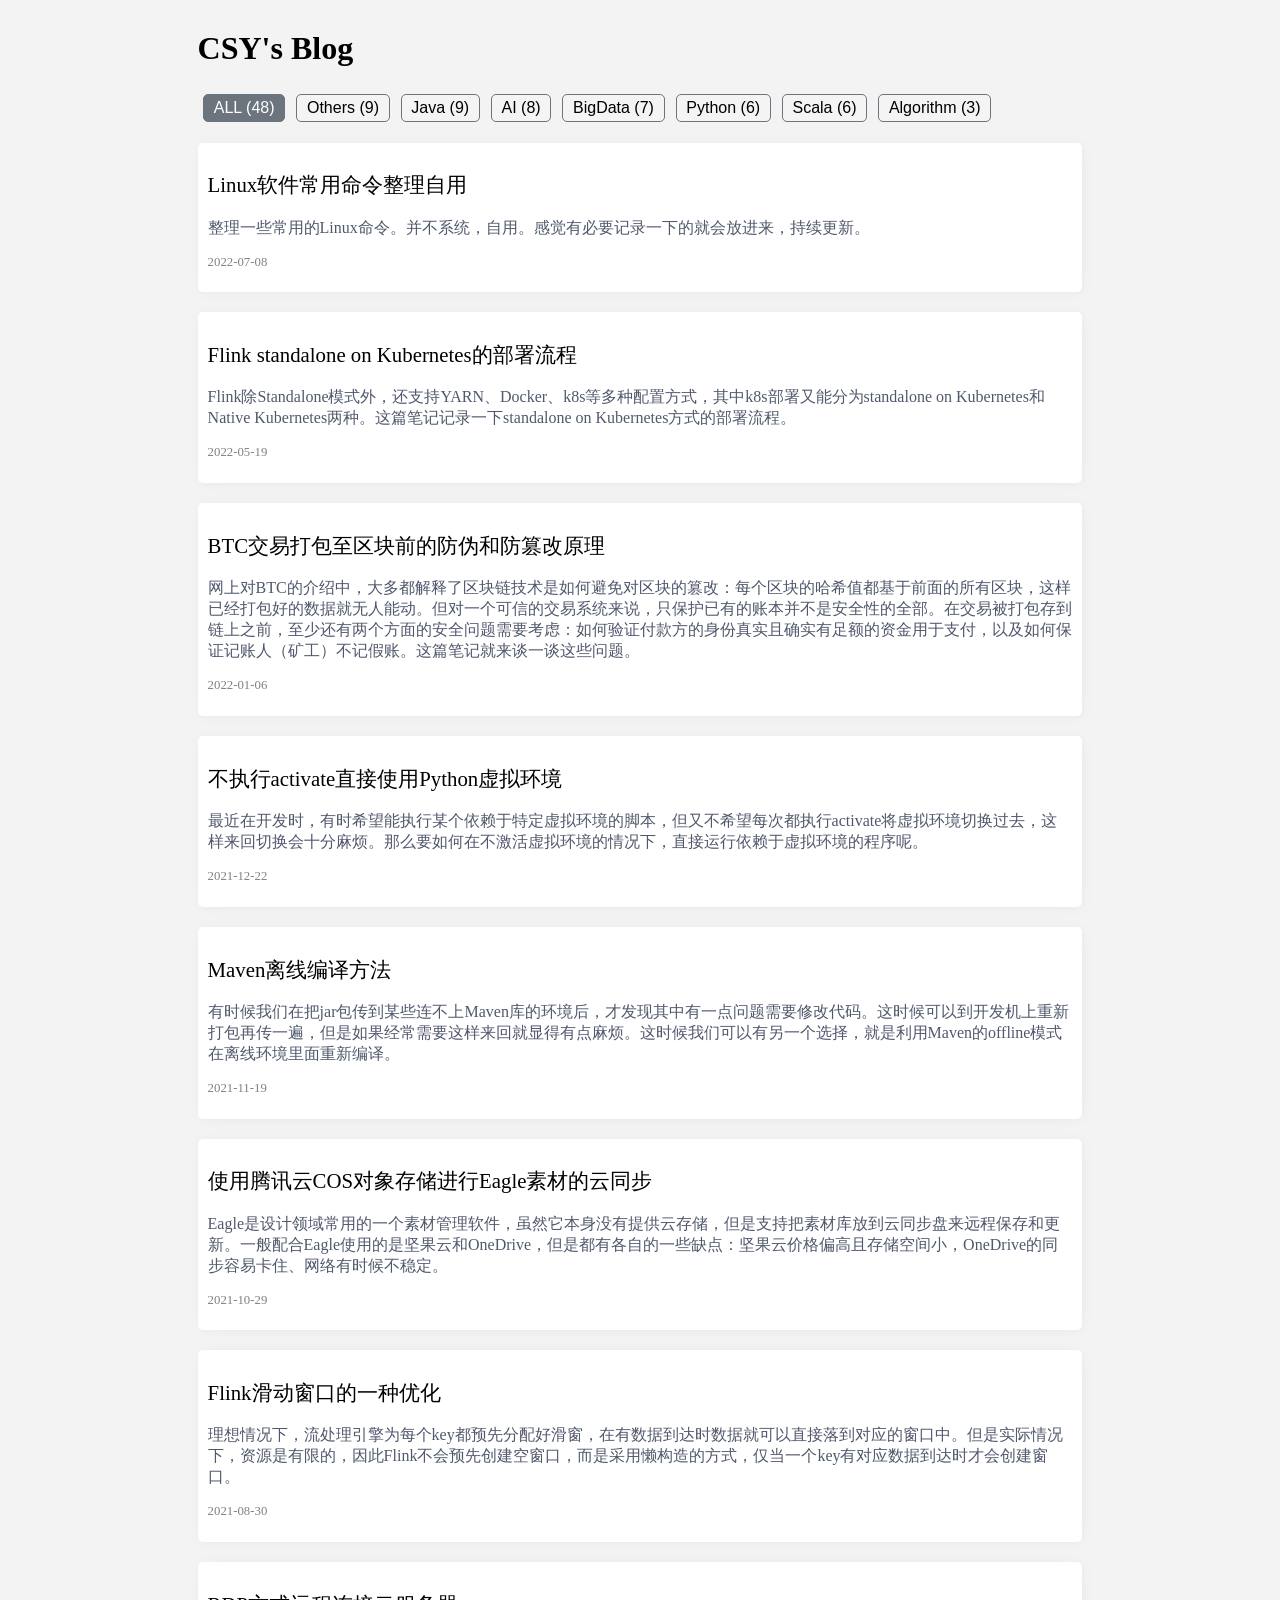
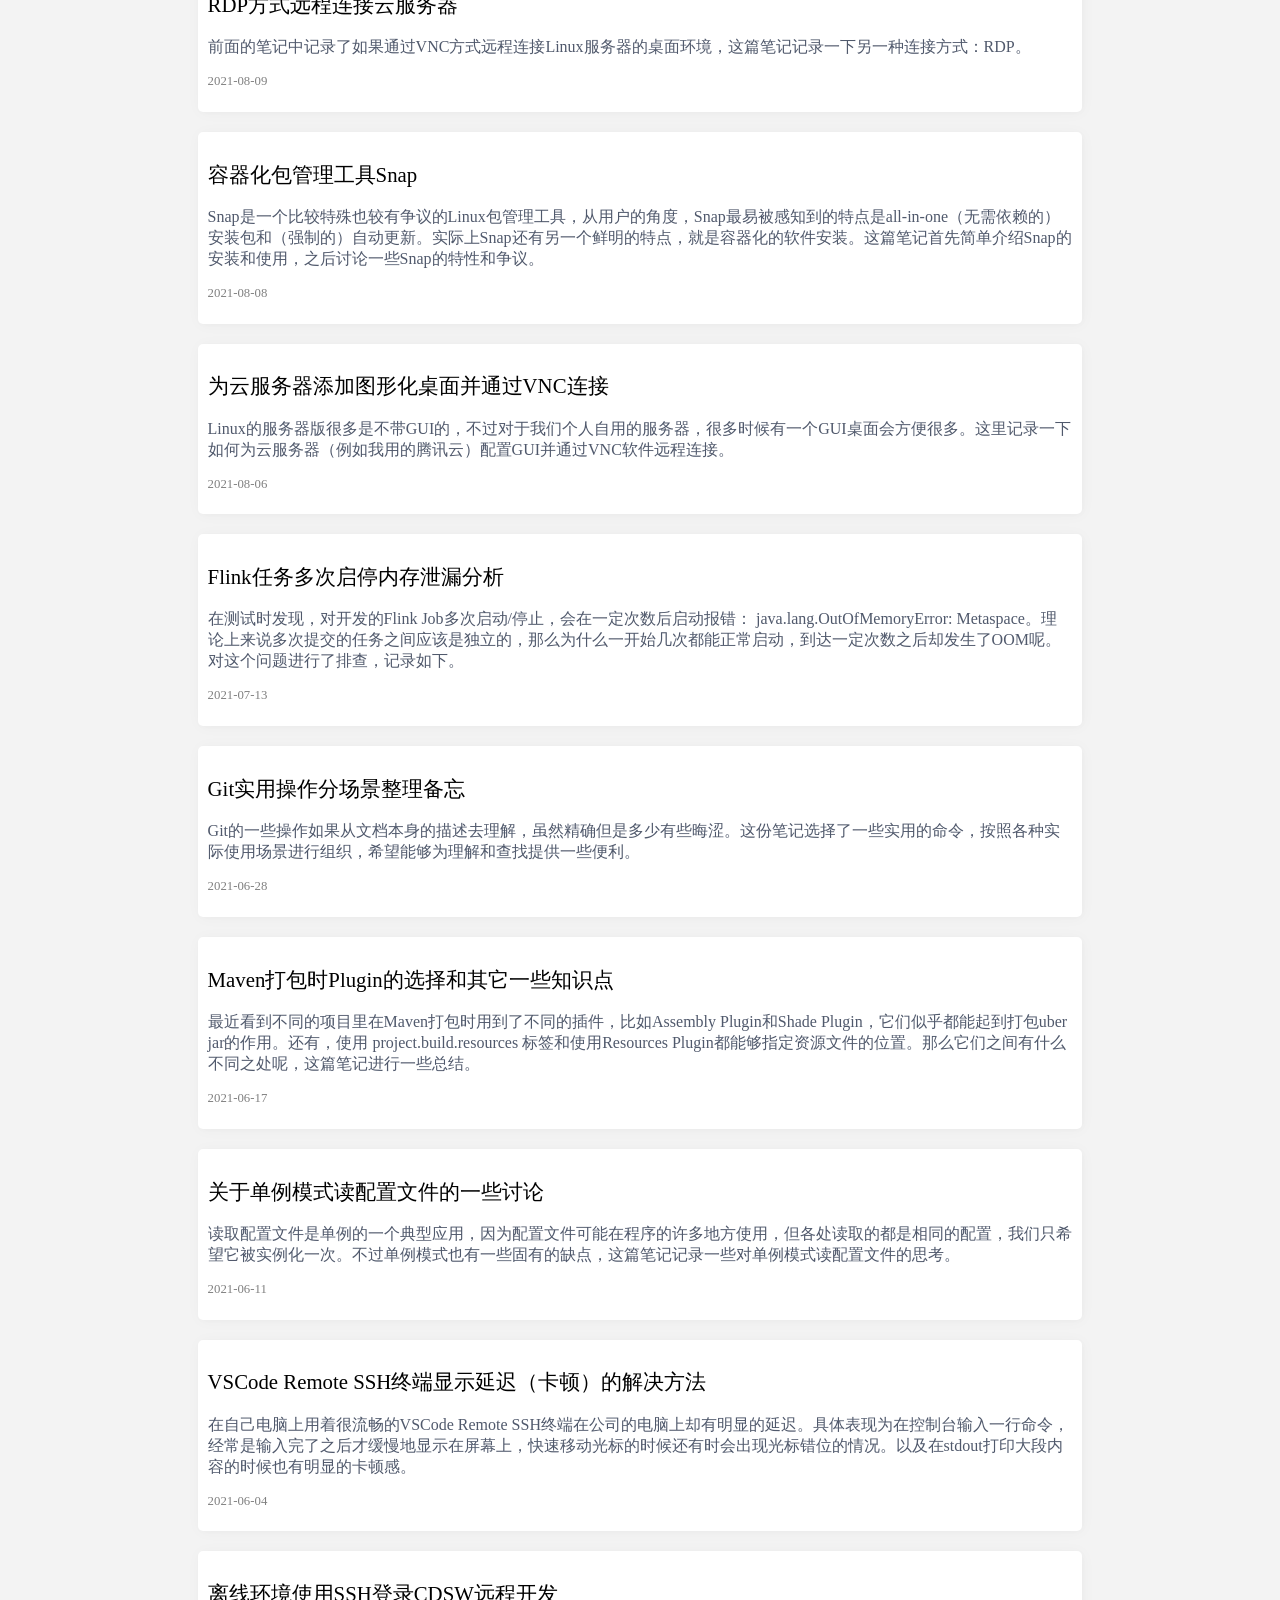
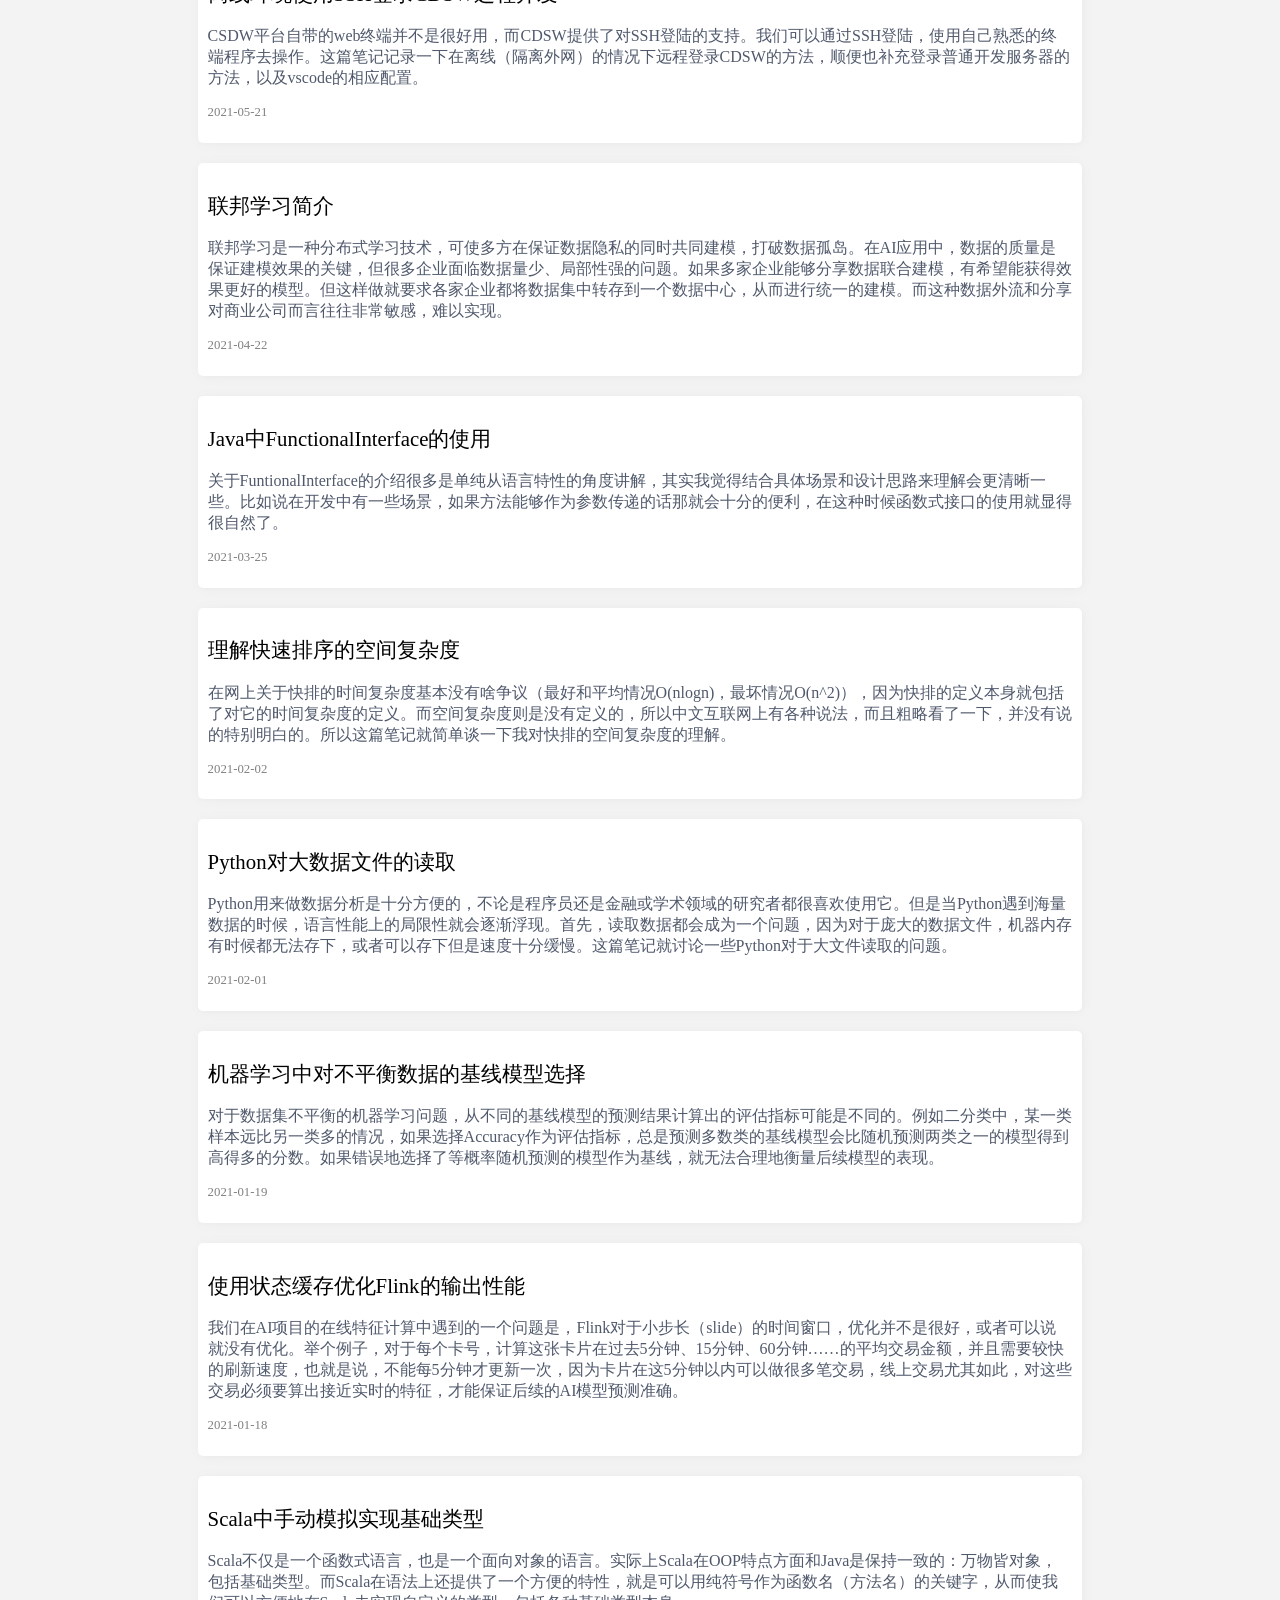
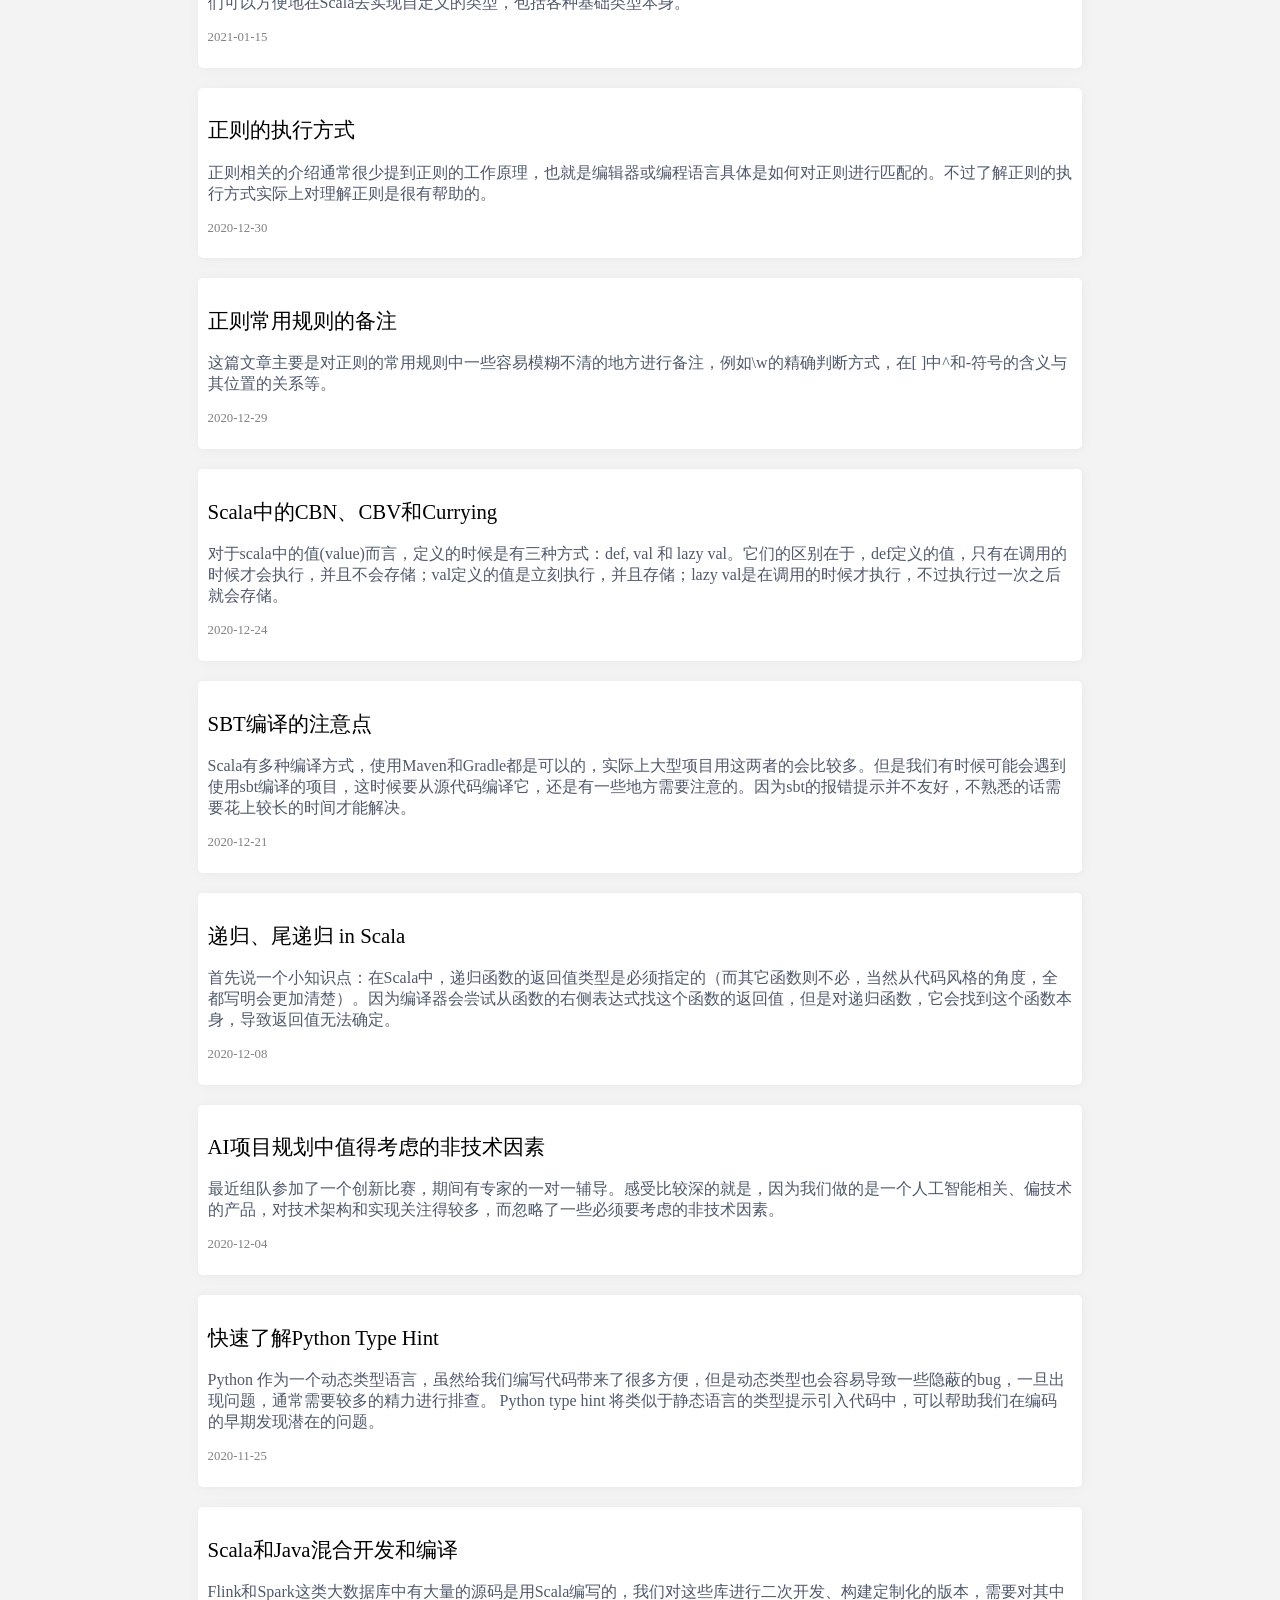
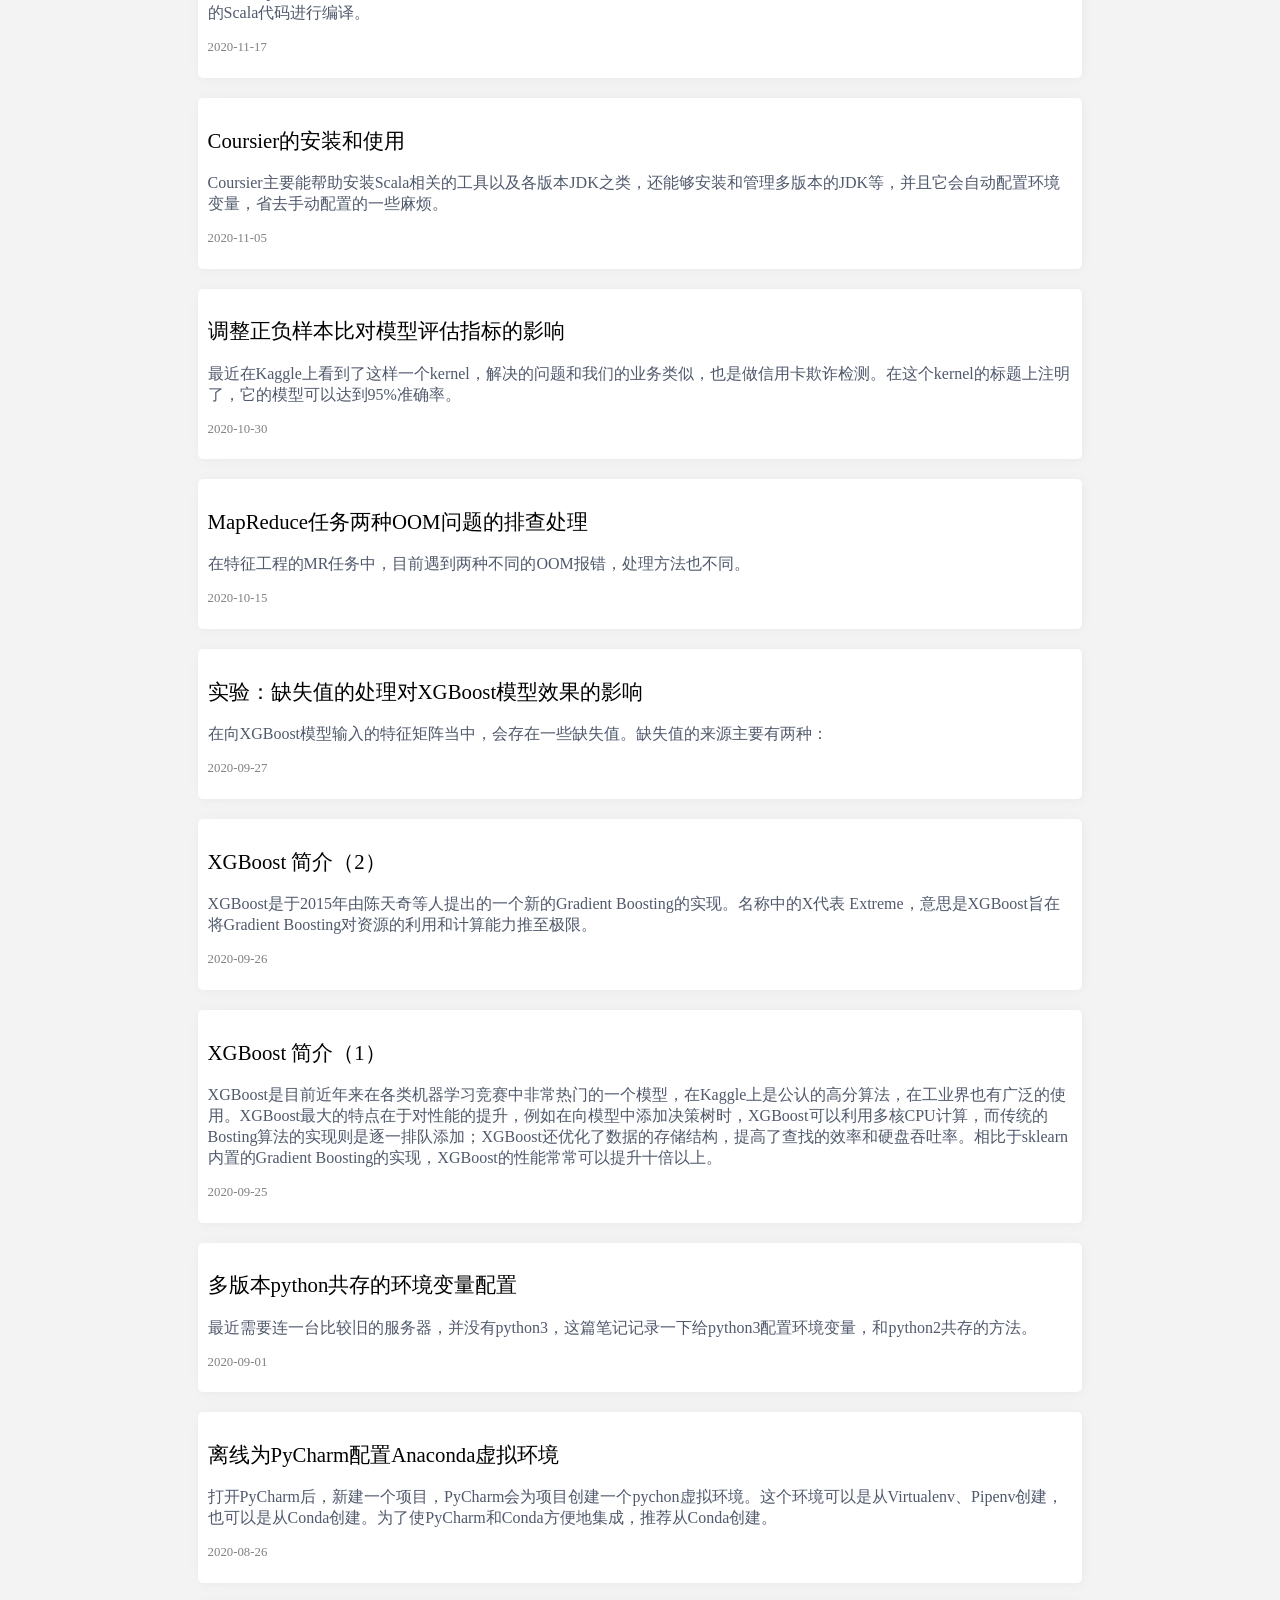
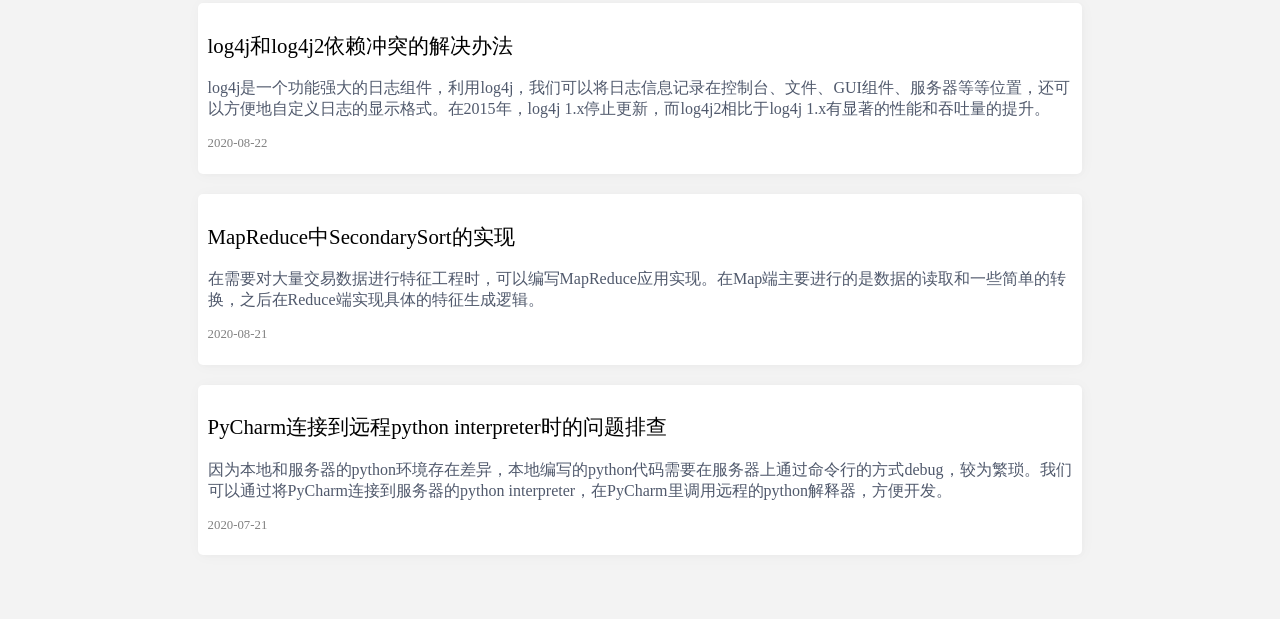
==== commit d5a018d9: "update blogpost" ====
--- a/index.html
+++ b/index.html
@@ -1 +1 @@
-<html><head><meta content="text/html;charset=utf-8" http-equiv="Content-Type"><title>CSY's Blog</title><style>html{font-size:24px;background-color:#f3f3f3}h1{font-size:2em;margin-top:30px;}.container-div{margin:0 auto;margin-bottom:4em}@media(min-width:576px){html{font-size:30px;}.container-div{width:95%;}}@media(min-width:768px){html{font-size:30px;}.container-div{width:95%;}}@media(min-width:992px){html{font-size:20px;}.container-div{width:70%;}}@media(min-width:1200px){html{font-size:16px;}.container-div{width:70%;}}.link-div{background-color:white;color:black;margin-top:15px;margin-bottom:15px;margin-bottom:20px;border-radius:5px;box-shadow:1px 1px 5px 0 rgba(0,0,0,0.02), 1px 1px 15px 0 rgba(0,0,0,0.03);transition:transform 0.3s, background-color 0.3s, box-shadow 0.6s;transition-property:transform, background-color, box-shadow;transition-duration:0.3s, 0.3s, 0.6s;transition-timing-function:ease, ease, ease;transition-delay:0s, 0s, 0s;padding:10px;}.link-div:hover{transform: translateY(-5px);box-shadow: 1px 10px 30px 0 rgba(0,0,0,0.2);}a{text-decoration:none;}a:link,a:visited{text-decoration:none;}.headline{font-size:1.3em;font-weight: 450;line-height: 1.125;color:black;}.date{font-size:0.8em;color:gray;}.preview{color:#50596c}button.tag{margin: 0.35em;font-size: 1em;background-color: #f4f4f4;padding: 0.25rem 0.6rem 0.25rem 0.6rem;border-radius: 5px;border: 1px solid #6c757d;transition-duration: 0.4s;outline:none;}button.tag:hover{cursor:pointer;background-color:#6c757d !important;color:white !important;}</style></head><body><div class="container-div"><h1>CSY's Blog</h1><div><button class="tag" id="All">ALL (47)</button><button class="tag" id="Java">Java (9)</button><button class="tag" id="Others">Others (8)</button><button class="tag" id="AI">AI (8)</button><button class="tag" id="BigData">BigData (7)</button><button class="tag" id="Python">Python (6)</button><button class="tag" id="Scala">Scala (6)</button><button class="tag" id="Algorithm">Algorithm (3)</button></div><a class="link-a" data-tag="BigData" href="Text/Section0041.xhtml"><div class="link-div"><p class="headline">Flink standalone on Kubernetes的部署流程</p><p class="preview">Flink除Standalone模式外，还支持YARN、Docker、k8s等多种配置方式，其中k8s部署又能分为standalone on Kubernetes和Native Kubernetes两种。这篇笔记记录一下standalone on Kubernetes方式的部署流程。</p><p class="date">2022-05-19</p></div></a><a class="link-a" data-tag="Others" href="Text/Section0040.xhtml"><div class="link-div"><p class="headline">BTC交易打包至区块前的防伪和防篡改原理</p><p class="preview">网上对BTC的介绍中，大多都解释了区块链技术是如何避免对区块的篡改：每个区块的哈希值都基于前面的所有区块，这样已经打包好的数据就无人能动。但对一个可信的交易系统来说，只保护已有的账本并不是安全性的全部。在交易被打包存到链上之前，至少还有两个方面的安全问题需要考虑：如何验证付款方的身份真实且确实有足额的资金用于支付，以及如何保证记账人（矿工）不记假账。这篇笔记就来谈一谈这些问题。</p><p class="date">2022-01-06</p></div></a><a class="link-a" data-tag="Python" href="Text/Section0039.xhtml"><div class="link-div"><p class="headline">不执行activate直接使用Python虚拟环境</p><p class="preview">最近在开发时，有时希望能执行某个依赖于特定虚拟环境的脚本，但又不希望每次都执行activate将虚拟环境切换过去，这样来回切换会十分麻烦。那么要如何在不激活虚拟环境的情况下，直接运行依赖于虚拟环境的程序呢。</p><p class="date">2021-12-22</p></div></a><a class="link-a" data-tag="Java" href="Text/Section0038.xhtml"><div class="link-div"><p class="headline">Maven离线编译方法</p><p class="preview">有时候我们在把jar包传到某些连不上Maven库的环境后，才发现其中有一点问题需要修改代码。这时候可以到开发机上重新打包再传一遍，但是如果经常需要这样来回就显得有点麻烦。这时候我们可以有另一个选择，就是利用Maven的offline模式在离线环境里面重新编译。</p><p class="date">2021-11-19</p></div></a><a class="link-a" data-tag="Others" href="Text/Section0037.xhtml"><div class="link-div"><p class="headline">使用腾讯云COS对象存储进行Eagle素材的云同步</p><p class="preview">Eagle是设计领域常用的一个素材管理软件，虽然它本身没有提供云存储，但是支持把素材库放到云同步盘来远程保存和更新。一般配合Eagle使用的是坚果云和OneDrive，但是都有各自的一些缺点：坚果云价格偏高且存储空间小，OneDrive的同步容易卡住、网络有时候不稳定。</p><p class="date">2021-10-29</p></div></a><a class="link-a" data-tag="BigData" href="Text/Section0036.xhtml"><div class="link-div"><p class="headline">Flink滑动窗口的一种优化</p><p class="preview">理想情况下，流处理引擎为每个key都预先分配好滑窗，在有数据到达时数据就可以直接落到对应的窗口中。但是实际情况下，资源是有限的，因此Flink不会预先创建空窗口，而是采用懒构造的方式，仅当一个key有对应数据到达时才会创建窗口。</p><p class="date">2021-08-30</p></div></a><a class="link-a" data-tag="Others" href="Text/Section0035.xhtml"><div class="link-div"><p class="headline">RDP方式远程连接云服务器</p><p class="preview">前面的笔记中记录了如果通过VNC方式远程连接Linux服务器的桌面环境，这篇笔记记录一下另一种连接方式：RDP。</p><p class="date">2021-08-09</p></div></a><a class="link-a" data-tag="Others" href="Text/Section0033.xhtml"><div class="link-div"><p class="headline">容器化包管理工具Snap</p><p class="preview">Snap是一个比较特殊也较有争议的Linux包管理工具，从用户的角度，Snap最易被感知到的特点是all-in-one（无需依赖的）安装包和（强制的）自动更新。实际上Snap还有另一个鲜明的特点，就是容器化的软件安装。这篇笔记首先简单介绍Snap的安装和使用，之后讨论一些Snap的特性和争议。</p><p class="date">2021-08-08</p></div></a><a class="link-a" data-tag="Others" href="Text/Section0032.xhtml"><div class="link-div"><p class="headline">为云服务器添加图形化桌面并通过VNC连接</p><p class="preview">Linux的服务器版很多是不带GUI的，不过对于我们个人自用的服务器，很多时候有一个GUI桌面会方便很多。这里记录一下如何为云服务器（例如我用的腾讯云）配置GUI并通过VNC软件远程连接。</p><p class="date">2021-08-06</p></div></a><a class="link-a" data-tag="BigData,Java" href="Text/Section0031.xhtml"><div class="link-div"><p class="headline">Flink任务多次启停内存泄漏分析</p><p class="preview">在测试时发现，对开发的Flink Job多次启动/停止，会在一定次数后启动报错： java.lang.OutOfMemoryError: Metaspace。理论上来说多次提交的任务之间应该是独立的，那么为什么一开始几次都能正常启动，到达一定次数之后却发生了OOM呢。对这个问题进行了排查，记录如下。</p><p class="date">2021-07-13</p></div></a><a class="link-a" data-tag="Others" href="Text/Section0030.xhtml"><div class="link-div"><p class="headline">Git实用操作分场景整理备忘</p><p class="preview">Git的一些操作如果从文档本身的描述去理解，虽然精确但是多少有些晦涩。这份笔记选择了一些实用的命令，按照各种实际使用场景进行组织，希望能够为理解和查找提供一些便利。</p><p class="date">2021-06-28</p></div></a><a class="link-a" data-tag="Java" href="Text/Section0029.xhtml"><div class="link-div"><p class="headline">Maven打包时Plugin的选择和其它一些知识点</p><p class="preview">最近看到不同的项目里在Maven打包时用到了不同的插件，比如Assembly Plugin和Shade Plugin，它们似乎都能起到打包uber jar的作用。还有，使用 project.build.resources 标签和使用Resources Plugin都能够指定资源文件的位置。那么它们之间有什么不同之处呢，这篇笔记进行一些总结。</p><p class="date">2021-06-17</p></div></a><a class="link-a" data-tag="Java" href="Text/Section0028.xhtml"><div class="link-div"><p class="headline">关于单例模式读配置文件的一些讨论</p><p class="preview">读取配置文件是单例的一个典型应用，因为配置文件可能在程序的许多地方使用，但各处读取的都是相同的配置，我们只希望它被实例化一次。不过单例模式也有一些固有的缺点，这篇笔记记录一些对单例模式读配置文件的思考。</p><p class="date">2021-06-11</p></div></a><a class="link-a" data-tag="Others" href="Text/Section0026.xhtml"><div class="link-div"><p class="headline">VSCode Remote SSH终端显示延迟（卡顿）的解决方法</p><p class="preview">在自己电脑上用着很流畅的VSCode Remote SSH终端在公司的电脑上却有明显的延迟。具体表现为在控制台输入一行命令，经常是输入完了之后才缓慢地显示在屏幕上，快速移动光标的时候还有时会出现光标错位的情况。以及在stdout打印大段内容的时候也有明显的卡顿感。</p><p class="date">2021-06-04</p></div></a><a class="link-a" data-tag="AI,Others" href="Text/Section0025.xhtml"><div class="link-div"><p class="headline">离线环境使用SSH登录CDSW远程开发</p><p class="preview">CSDW平台自带的web终端并不是很好用，而CDSW提供了对SSH登陆的支持。我们可以通过SSH登陆，使用自己熟悉的终端程序去操作。这篇笔记记录一下在离线（隔离外网）的情况下远程登录CDSW的方法，顺便也补充登录普通开发服务器的方法，以及vscode的相应配置。</p><p class="date">2021-05-21</p></div></a><a class="link-a" data-tag="AI" href="Text/Section0024.xhtml"><div class="link-div"><p class="headline">联邦学习简介</p><p class="preview">联邦学习是一种分布式学习技术，可使多方在保证数据隐私的同时共同建模，打破数据孤岛。在AI应用中，数据的质量是保证建模效果的关键，但很多企业面临数据量少、局部性强的问题。如果多家企业能够分享数据联合建模，有希望能获得效果更好的模型。但这样做就要求各家企业都将数据集中转存到一个数据中心，从而进行统一的建模。而这种数据外流和分享对商业公司而言往往非常敏感，难以实现。</p><p class="date">2021-04-22</p></div></a><a class="link-a" data-tag="Java" href="Text/Section0023.xhtml"><div class="link-div"><p class="headline">Java中FunctionalInterface的使用</p><p class="preview">关于FuntionalInterface的介绍很多是单纯从语言特性的角度讲解，其实我觉得结合具体场景和设计思路来理解会更清晰一些。比如说在开发中有一些场景，如果方法能够作为参数传递的话那就会十分的便利，在这种时候函数式接口的使用就显得很自然了。</p><p class="date">2021-03-25</p></div></a><a class="link-a" data-tag="Algorithm" href="Text/Section0022.xhtml"><div class="link-div"><p class="headline">理解快速排序的空间复杂度</p><p class="preview">在网上关于快排的时间复杂度基本没有啥争议（最好和平均情况O(nlogn)，最坏情况O(n^2)），因为快排的定义本身就包括了对它的时间复杂度的定义。而空间复杂度则是没有定义的，所以中文互联网上有各种说法，而且粗略看了一下，并没有说的特别明白的。所以这篇笔记就简单谈一下我对快排的空间复杂度的理解。</p><p class="date">2021-02-02</p></div></a><a class="link-a" data-tag="Python, BigData" href="Text/Section0021.xhtml"><div class="link-div"><p class="headline">Python对大数据文件的读取</p><p class="preview">Python用来做数据分析是十分方便的，不论是程序员还是金融或学术领域的研究者都很喜欢使用它。但是当Python遇到海量数据的时候，语言性能上的局限性就会逐渐浮现。首先，读取数据都会成为一个问题，因为对于庞大的数据文件，机器内存有时候都无法存下，或者可以存下但是速度十分缓慢。这篇笔记就讨论一些Python对于大文件读取的问题。</p><p class="date">2021-02-01</p></div></a><a class="link-a" data-tag="AI" href="Text/Section0020.xhtml"><div class="link-div"><p class="headline">机器学习中对不平衡数据的基线模型选择</p><p class="preview">对于数据集不平衡的机器学习问题，从不同的基线模型的预测结果计算出的评估指标可能是不同的。例如二分类中，某一类样本远比另一类多的情况，如果选择Accuracy作为评估指标，总是预测多数类的基线模型会比随机预测两类之一的模型得到高得多的分数。如果错误地选择了等概率随机预测的模型作为基线，就无法合理地衡量后续模型的表现。</p><p class="date">2021-01-19</p></div></a><a class="link-a" data-tag="BigData" href="Text/Section0019.xhtml"><div class="link-div"><p class="headline">使用状态缓存优化Flink的输出性能</p><p class="preview">我们在AI项目的在线特征计算中遇到的一个问题是，Flink对于小步长（slide）的时间窗口，优化并不是很好，或者可以说就没有优化。举个例子，对于每个卡号，计算这张卡片在过去5分钟、15分钟、60分钟……的平均交易金额，并且需要较快的刷新速度，也就是说，不能每5分钟才更新一次，因为卡片在这5分钟以内可以做很多笔交易，线上交易尤其如此，对这些交易必须要算出接近实时的特征，才能保证后续的AI模型预测准确。</p><p class="date">2021-01-18</p></div></a><a class="link-a" data-tag="Scala" href="Text/Section0018.xhtml"><div class="link-div"><p class="headline">Scala中手动模拟实现基础类型</p><p class="preview">Scala不仅是一个函数式语言，也是一个面向对象的语言。实际上Scala在OOP特点方面和Java是保持一致的：万物皆对象，包括基础类型。而Scala在语法上还提供了一个方便的特性，就是可以用纯符号作为函数名（方法名）的关键字，从而使我们可以方便地在Scala去实现自定义的类型，包括各种基础类型本身。</p><p class="date">2021-01-15</p></div></a><a class="link-a" data-tag="Algorithm" href="Text/Section0016.xhtml"><div class="link-div"><p class="headline">正则的执行方式</p><p class="preview">正则相关的介绍通常很少提到正则的工作原理，也就是编辑器或编程语言具体是如何对正则进行匹配的。不过了解正则的执行方式实际上对理解正则是很有帮助的。</p><p class="date">2020-12-30</p></div></a><a class="link-a" data-tag="Algorithm" href="Text/Section0017.xhtml"><div class="link-div"><p class="headline">正则常用规则的备注</p><p class="preview">这篇文章主要是对正则的常用规则中一些容易模糊不清的地方进行备注，例如\w的精确判断方式，在[ ]中^和-符号的含义与其位置的关系等。</p><p class="date">2020-12-29</p></div></a><a class="link-a" data-tag="Scala" href="Text/Section0015.xhtml"><div class="link-div"><p class="headline">Scala中的CBN、CBV和Currying</p><p class="preview">对于scala中的值(value)而言，定义的时候是有三种方式：def, val 和 lazy val。它们的区别在于，def定义的值，只有在调用的时候才会执行，并且不会存储；val定义的值是立刻执行，并且存储；lazy val是在调用的时候才执行，不过执行过一次之后就会存储。</p><p class="date">2020-12-24</p></div></a><a class="link-a" data-tag="Scala" href="Text/Section0014.xhtml"><div class="link-div"><p class="headline">SBT编译的注意点</p><p class="preview">Scala有多种编译方式，使用Maven和Gradle都是可以的，实际上大型项目用这两者的会比较多。但是我们有时候可能会遇到使用sbt编译的项目，这时候要从源代码编译它，还是有一些地方需要注意的。因为sbt的报错提示并不友好，不熟悉的话需要花上较长的时间才能解决。</p><p class="date">2020-12-21</p></div></a><a class="link-a" data-tag="Scala" href="Text/Section0006.xhtml"><div class="link-div"><p class="headline">递归、尾递归 in Scala</p><p class="preview">首先说一个小知识点：在Scala中，递归函数的返回值类型是必须指定的（而其它函数则不必，当然从代码风格的角度，全都写明会更加清楚）。因为编译器会尝试从函数的右侧表达式找这个函数的返回值，但是对递归函数，它会找到这个函数本身，导致返回值无法确定。</p><p class="date">2020-12-08</p></div></a><a class="link-a" data-tag="AI" href="Text/Section0005.xhtml"><div class="link-div"><p class="headline">AI项目规划中值得考虑的非技术因素</p><p class="preview">最近组队参加了一个创新比赛，期间有专家的一对一辅导。感受比较深的就是，因为我们做的是一个人工智能相关、偏技术的产品，对技术架构和实现关注得较多，而忽略了一些必须要考虑的非技术因素。</p><p class="date">2020-12-04</p></div></a><a class="link-a" data-tag="Python" href="Text/Section0004.xhtml"><div class="link-div"><p class="headline">快速了解Python Type Hint</p><p class="preview">Python 作为一个动态类型语言，虽然给我们编写代码带来了很多方便，但是动态类型也会容易导致一些隐蔽的bug，一旦出现问题，通常需要较多的精力进行排查。 Python type hint 将类似于静态语言的类型提示引入代码中，可以帮助我们在编码的早期发现潜在的问题。</p><p class="date">2020-11-25</p></div></a><a class="link-a" data-tag="Scala, Java" href="Text/Section0003.xhtml"><div class="link-div"><p class="headline">Scala和Java混合开发和编译</p><p class="preview">Flink和Spark这类大数据库中有大量的源码是用Scala编写的，我们对这些库进行二次开发、构建定制化的版本，需要对其中的Scala代码进行编译。</p><p class="date">2020-11-17</p></div></a><a class="link-a" data-tag="Scala,Java" href="Text/Section0034.xhtml"><div class="link-div"><p class="headline">Coursier的安装和使用</p><p class="preview">Coursier主要能帮助安装Scala相关的工具以及各版本JDK之类，还能够安装和管理多版本的JDK等，并且它会自动配置环境变量，省去手动配置的一些麻烦。</p><p class="date">2020-11-05</p></div></a><a class="link-a" data-tag="AI" href="Text/Section0001.xhtml"><div class="link-div"><p class="headline">调整正负样本比对模型评估指标的影响</p><p class="preview">最近在Kaggle上看到了这样一个kernel，解决的问题和我们的业务类似，也是做信用卡欺诈检测。在这个kernel的标题上注明了，它的模型可以达到95%准确率。</p><p class="date">2020-10-30</p></div></a><a class="link-a" data-tag="BigData" href="Text/Section0012.xhtml"><div class="link-div"><p class="headline">MapReduce任务两种OOM问题的排查处理</p><p class="preview">在特征工程的MR任务中，目前遇到两种不同的OOM报错，处理方法也不同。</p><p class="date">2020-10-15</p></div></a><a class="link-a" data-tag="AI" href="Text/Section0011.xhtml"><div class="link-div"><p class="headline">实验：缺失值的处理对XGBoost模型效果的影响</p><p class="preview">在向XGBoost模型输入的特征矩阵当中，会存在一些缺失值。缺失值的来源主要有两种：</p><p class="date">2020-09-27</p></div></a><a class="link-a" data-tag="AI" href="Text/Section0007.xhtml"><div class="link-div"><p class="headline">XGBoost 简介（2）</p><p class="preview">XGBoost是于2015年由陈天奇等人提出的一个新的Gradient Boosting的实现。名称中的X代表 Extreme，意思是XGBoost旨在将Gradient Boosting对资源的利用和计算能力推至极限。</p><p class="date">2020-09-26</p></div></a><a class="link-a" data-tag="AI" href="Text/Section0002.xhtml"><div class="link-div"><p class="headline">XGBoost 简介（1）</p><p class="preview">XGBoost是目前近年来在各类机器学习竞赛中非常热门的一个模型，在Kaggle上是公认的高分算法，在工业界也有广泛的使用。XGBoost最大的特点在于对性能的提升，例如在向模型中添加决策树时，XGBoost可以利用多核CPU计算，而传统的Bosting算法的实现则是逐一排队添加；XGBoost还优化了数据的存储结构，提高了查找的效率和硬盘吞吐率。相比于sklearn内置的Gradient Boosting的实现，XGBoost的性能常常可以提升十倍以上。</p><p class="date">2020-09-25</p></div></a><a class="link-a" data-tag="Python" href="Text/Section0027.xhtml"><div class="link-div"><p class="headline">多版本python共存的环境变量配置</p><p class="preview">最近需要连一台比较旧的服务器，并没有python3，这篇笔记记录一下给python3配置环境变量，和python2共存的方法。</p><p class="date">2020-09-01</p></div></a><a class="link-a" data-tag="Python" href="Text/Section0010.xhtml"><div class="link-div"><p class="headline">离线为PyCharm配置Anaconda虚拟环境</p><p class="preview">打开PyCharm后，新建一个项目，PyCharm会为项目创建一个pychon虚拟环境。这个环境可以是从Virtualenv、Pipenv创建，也可以是从Conda创建。为了使PyCharm和Conda方便地集成，推荐从Conda创建。</p><p class="date">2020-08-26</p></div></a><a class="link-a" data-tag="Java" href="Text/Section0009.xhtml"><div class="link-div"><p class="headline">log4j和log4j2依赖冲突的解决办法</p><p class="preview">log4j是一个功能强大的日志组件，利用log4j，我们可以将日志信息记录在控制台、文件、GUI组件、服务器等等位置，还可以方便地自定义日志的显示格式。在2015年，log4j 1.x停止更新，而log4j2相比于log4j 1.x有显著的性能和吞吐量的提升。</p><p class="date">2020-08-22</p></div></a><a class="link-a" data-tag="BigData, Java" href="Text/Section0008.xhtml"><div class="link-div"><p class="headline">MapReduce中SecondarySort的实现</p><p class="preview">在需要对大量交易数据进行特征工程时，可以编写MapReduce应用实现。在Map端主要进行的是数据的读取和一些简单的转换，之后在Reduce端实现具体的特征生成逻辑。</p><p class="date">2020-08-21</p></div></a><a class="link-a" data-tag="Python" href="Text/Section0013.xhtml"><div class="link-div"><p class="headline">PyCharm连接到远程python interpreter时的问题排查</p><p class="preview">因为本地和服务器的python环境存在差异，本地编写的python代码需要在服务器上通过命令行的方式debug，较为繁琐。我们可以通过将PyCharm连接到服务器的python interpreter，在PyCharm里调用远程的python解释器，方便开发。</p><p class="date">2020-07-21</p></div></a></div></body><script src="index.js"></script></html>+<html><head><meta content="text/html;charset=utf-8" http-equiv="Content-Type"><title>CSY's Blog</title><link href="index.css" rel="stylesheet"></head><body><div class="container-div"><h1>CSY's Blog</h1><div><button class="tag" id="All">ALL (48)</button><button class="tag" id="Others">Others (9)</button><button class="tag" id="Java">Java (9)</button><button class="tag" id="AI">AI (8)</button><button class="tag" id="BigData">BigData (7)</button><button class="tag" id="Python">Python (6)</button><button class="tag" id="Scala">Scala (6)</button><button class="tag" id="Algorithm">Algorithm (3)</button></div><a class="link-a" data-tag="Others" href="Text/Section0042.xhtml"><div class="link-div"><p class="headline">Linux软件常用命令整理自用</p><p class="preview">整理一些常用的Linux命令。并不系统，自用。感觉有必要记录一下的就会放进来，持续更新。</p><p class="date">2022-07-08</p></div></a><a class="link-a" data-tag="BigData" href="Text/Section0041.xhtml"><div class="link-div"><p class="headline">Flink standalone on Kubernetes的部署流程</p><p class="preview">Flink除Standalone模式外，还支持YARN、Docker、k8s等多种配置方式，其中k8s部署又能分为standalone on Kubernetes和Native Kubernetes两种。这篇笔记记录一下standalone on Kubernetes方式的部署流程。</p><p class="date">2022-05-19</p></div></a><a class="link-a" data-tag="Others" href="Text/Section0040.xhtml"><div class="link-div"><p class="headline">BTC交易打包至区块前的防伪和防篡改原理</p><p class="preview">网上对BTC的介绍中，大多都解释了区块链技术是如何避免对区块的篡改：每个区块的哈希值都基于前面的所有区块，这样已经打包好的数据就无人能动。但对一个可信的交易系统来说，只保护已有的账本并不是安全性的全部。在交易被打包存到链上之前，至少还有两个方面的安全问题需要考虑：如何验证付款方的身份真实且确实有足额的资金用于支付，以及如何保证记账人（矿工）不记假账。这篇笔记就来谈一谈这些问题。</p><p class="date">2022-01-06</p></div></a><a class="link-a" data-tag="Python" href="Text/Section0039.xhtml"><div class="link-div"><p class="headline">不执行activate直接使用Python虚拟环境</p><p class="preview">最近在开发时，有时希望能执行某个依赖于特定虚拟环境的脚本，但又不希望每次都执行activate将虚拟环境切换过去，这样来回切换会十分麻烦。那么要如何在不激活虚拟环境的情况下，直接运行依赖于虚拟环境的程序呢。</p><p class="date">2021-12-22</p></div></a><a class="link-a" data-tag="Java" href="Text/Section0038.xhtml"><div class="link-div"><p class="headline">Maven离线编译方法</p><p class="preview">有时候我们在把jar包传到某些连不上Maven库的环境后，才发现其中有一点问题需要修改代码。这时候可以到开发机上重新打包再传一遍，但是如果经常需要这样来回就显得有点麻烦。这时候我们可以有另一个选择，就是利用Maven的offline模式在离线环境里面重新编译。</p><p class="date">2021-11-19</p></div></a><a class="link-a" data-tag="Others" href="Text/Section0037.xhtml"><div class="link-div"><p class="headline">使用腾讯云COS对象存储进行Eagle素材的云同步</p><p class="preview">Eagle是设计领域常用的一个素材管理软件，虽然它本身没有提供云存储，但是支持把素材库放到云同步盘来远程保存和更新。一般配合Eagle使用的是坚果云和OneDrive，但是都有各自的一些缺点：坚果云价格偏高且存储空间小，OneDrive的同步容易卡住、网络有时候不稳定。</p><p class="date">2021-10-29</p></div></a><a class="link-a" data-tag="BigData" href="Text/Section0036.xhtml"><div class="link-div"><p class="headline">Flink滑动窗口的一种优化</p><p class="preview">理想情况下，流处理引擎为每个key都预先分配好滑窗，在有数据到达时数据就可以直接落到对应的窗口中。但是实际情况下，资源是有限的，因此Flink不会预先创建空窗口，而是采用懒构造的方式，仅当一个key有对应数据到达时才会创建窗口。</p><p class="date">2021-08-30</p></div></a><a class="link-a" data-tag="Others" href="Text/Section0035.xhtml"><div class="link-div"><p class="headline">RDP方式远程连接云服务器</p><p class="preview">前面的笔记中记录了如果通过VNC方式远程连接Linux服务器的桌面环境，这篇笔记记录一下另一种连接方式：RDP。</p><p class="date">2021-08-09</p></div></a><a class="link-a" data-tag="Others" href="Text/Section0033.xhtml"><div class="link-div"><p class="headline">容器化包管理工具Snap</p><p class="preview">Snap是一个比较特殊也较有争议的Linux包管理工具，从用户的角度，Snap最易被感知到的特点是all-in-one（无需依赖的）安装包和（强制的）自动更新。实际上Snap还有另一个鲜明的特点，就是容器化的软件安装。这篇笔记首先简单介绍Snap的安装和使用，之后讨论一些Snap的特性和争议。</p><p class="date">2021-08-08</p></div></a><a class="link-a" data-tag="Others" href="Text/Section0032.xhtml"><div class="link-div"><p class="headline">为云服务器添加图形化桌面并通过VNC连接</p><p class="preview">Linux的服务器版很多是不带GUI的，不过对于我们个人自用的服务器，很多时候有一个GUI桌面会方便很多。这里记录一下如何为云服务器（例如我用的腾讯云）配置GUI并通过VNC软件远程连接。</p><p class="date">2021-08-06</p></div></a><a class="link-a" data-tag="BigData,Java" href="Text/Section0031.xhtml"><div class="link-div"><p class="headline">Flink任务多次启停内存泄漏分析</p><p class="preview">在测试时发现，对开发的Flink Job多次启动/停止，会在一定次数后启动报错： java.lang.OutOfMemoryError: Metaspace。理论上来说多次提交的任务之间应该是独立的，那么为什么一开始几次都能正常启动，到达一定次数之后却发生了OOM呢。对这个问题进行了排查，记录如下。</p><p class="date">2021-07-13</p></div></a><a class="link-a" data-tag="Others" href="Text/Section0030.xhtml"><div class="link-div"><p class="headline">Git实用操作分场景整理备忘</p><p class="preview">Git的一些操作如果从文档本身的描述去理解，虽然精确但是多少有些晦涩。这份笔记选择了一些实用的命令，按照各种实际使用场景进行组织，希望能够为理解和查找提供一些便利。</p><p class="date">2021-06-28</p></div></a><a class="link-a" data-tag="Java" href="Text/Section0029.xhtml"><div class="link-div"><p class="headline">Maven打包时Plugin的选择和其它一些知识点</p><p class="preview">最近看到不同的项目里在Maven打包时用到了不同的插件，比如Assembly Plugin和Shade Plugin，它们似乎都能起到打包uber jar的作用。还有，使用 project.build.resources 标签和使用Resources Plugin都能够指定资源文件的位置。那么它们之间有什么不同之处呢，这篇笔记进行一些总结。</p><p class="date">2021-06-17</p></div></a><a class="link-a" data-tag="Java" href="Text/Section0028.xhtml"><div class="link-div"><p class="headline">关于单例模式读配置文件的一些讨论</p><p class="preview">读取配置文件是单例的一个典型应用，因为配置文件可能在程序的许多地方使用，但各处读取的都是相同的配置，我们只希望它被实例化一次。不过单例模式也有一些固有的缺点，这篇笔记记录一些对单例模式读配置文件的思考。</p><p class="date">2021-06-11</p></div></a><a class="link-a" data-tag="Others" href="Text/Section0026.xhtml"><div class="link-div"><p class="headline">VSCode Remote SSH终端显示延迟（卡顿）的解决方法</p><p class="preview">在自己电脑上用着很流畅的VSCode Remote SSH终端在公司的电脑上却有明显的延迟。具体表现为在控制台输入一行命令，经常是输入完了之后才缓慢地显示在屏幕上，快速移动光标的时候还有时会出现光标错位的情况。以及在stdout打印大段内容的时候也有明显的卡顿感。</p><p class="date">2021-06-04</p></div></a><a class="link-a" data-tag="AI,Others" href="Text/Section0025.xhtml"><div class="link-div"><p class="headline">离线环境使用SSH登录CDSW远程开发</p><p class="preview">CSDW平台自带的web终端并不是很好用，而CDSW提供了对SSH登陆的支持。我们可以通过SSH登陆，使用自己熟悉的终端程序去操作。这篇笔记记录一下在离线（隔离外网）的情况下远程登录CDSW的方法，顺便也补充登录普通开发服务器的方法，以及vscode的相应配置。</p><p class="date">2021-05-21</p></div></a><a class="link-a" data-tag="AI" href="Text/Section0024.xhtml"><div class="link-div"><p class="headline">联邦学习简介</p><p class="preview">联邦学习是一种分布式学习技术，可使多方在保证数据隐私的同时共同建模，打破数据孤岛。在AI应用中，数据的质量是保证建模效果的关键，但很多企业面临数据量少、局部性强的问题。如果多家企业能够分享数据联合建模，有希望能获得效果更好的模型。但这样做就要求各家企业都将数据集中转存到一个数据中心，从而进行统一的建模。而这种数据外流和分享对商业公司而言往往非常敏感，难以实现。</p><p class="date">2021-04-22</p></div></a><a class="link-a" data-tag="Java" href="Text/Section0023.xhtml"><div class="link-div"><p class="headline">Java中FunctionalInterface的使用</p><p class="preview">关于FuntionalInterface的介绍很多是单纯从语言特性的角度讲解，其实我觉得结合具体场景和设计思路来理解会更清晰一些。比如说在开发中有一些场景，如果方法能够作为参数传递的话那就会十分的便利，在这种时候函数式接口的使用就显得很自然了。</p><p class="date">2021-03-25</p></div></a><a class="link-a" data-tag="Algorithm" href="Text/Section0022.xhtml"><div class="link-div"><p class="headline">理解快速排序的空间复杂度</p><p class="preview">在网上关于快排的时间复杂度基本没有啥争议（最好和平均情况O(nlogn)，最坏情况O(n^2)），因为快排的定义本身就包括了对它的时间复杂度的定义。而空间复杂度则是没有定义的，所以中文互联网上有各种说法，而且粗略看了一下，并没有说的特别明白的。所以这篇笔记就简单谈一下我对快排的空间复杂度的理解。</p><p class="date">2021-02-02</p></div></a><a class="link-a" data-tag="Python, BigData" href="Text/Section0021.xhtml"><div class="link-div"><p class="headline">Python对大数据文件的读取</p><p class="preview">Python用来做数据分析是十分方便的，不论是程序员还是金融或学术领域的研究者都很喜欢使用它。但是当Python遇到海量数据的时候，语言性能上的局限性就会逐渐浮现。首先，读取数据都会成为一个问题，因为对于庞大的数据文件，机器内存有时候都无法存下，或者可以存下但是速度十分缓慢。这篇笔记就讨论一些Python对于大文件读取的问题。</p><p class="date">2021-02-01</p></div></a><a class="link-a" data-tag="AI" href="Text/Section0020.xhtml"><div class="link-div"><p class="headline">机器学习中对不平衡数据的基线模型选择</p><p class="preview">对于数据集不平衡的机器学习问题，从不同的基线模型的预测结果计算出的评估指标可能是不同的。例如二分类中，某一类样本远比另一类多的情况，如果选择Accuracy作为评估指标，总是预测多数类的基线模型会比随机预测两类之一的模型得到高得多的分数。如果错误地选择了等概率随机预测的模型作为基线，就无法合理地衡量后续模型的表现。</p><p class="date">2021-01-19</p></div></a><a class="link-a" data-tag="BigData" href="Text/Section0019.xhtml"><div class="link-div"><p class="headline">使用状态缓存优化Flink的输出性能</p><p class="preview">我们在AI项目的在线特征计算中遇到的一个问题是，Flink对于小步长（slide）的时间窗口，优化并不是很好，或者可以说就没有优化。举个例子，对于每个卡号，计算这张卡片在过去5分钟、15分钟、60分钟……的平均交易金额，并且需要较快的刷新速度，也就是说，不能每5分钟才更新一次，因为卡片在这5分钟以内可以做很多笔交易，线上交易尤其如此，对这些交易必须要算出接近实时的特征，才能保证后续的AI模型预测准确。</p><p class="date">2021-01-18</p></div></a><a class="link-a" data-tag="Scala" href="Text/Section0018.xhtml"><div class="link-div"><p class="headline">Scala中手动模拟实现基础类型</p><p class="preview">Scala不仅是一个函数式语言，也是一个面向对象的语言。实际上Scala在OOP特点方面和Java是保持一致的：万物皆对象，包括基础类型。而Scala在语法上还提供了一个方便的特性，就是可以用纯符号作为函数名（方法名）的关键字，从而使我们可以方便地在Scala去实现自定义的类型，包括各种基础类型本身。</p><p class="date">2021-01-15</p></div></a><a class="link-a" data-tag="Algorithm" href="Text/Section0016.xhtml"><div class="link-div"><p class="headline">正则的执行方式</p><p class="preview">正则相关的介绍通常很少提到正则的工作原理，也就是编辑器或编程语言具体是如何对正则进行匹配的。不过了解正则的执行方式实际上对理解正则是很有帮助的。</p><p class="date">2020-12-30</p></div></a><a class="link-a" data-tag="Algorithm" href="Text/Section0017.xhtml"><div class="link-div"><p class="headline">正则常用规则的备注</p><p class="preview">这篇文章主要是对正则的常用规则中一些容易模糊不清的地方进行备注，例如\w的精确判断方式，在[ ]中^和-符号的含义与其位置的关系等。</p><p class="date">2020-12-29</p></div></a><a class="link-a" data-tag="Scala" href="Text/Section0015.xhtml"><div class="link-div"><p class="headline">Scala中的CBN、CBV和Currying</p><p class="preview">对于scala中的值(value)而言，定义的时候是有三种方式：def, val 和 lazy val。它们的区别在于，def定义的值，只有在调用的时候才会执行，并且不会存储；val定义的值是立刻执行，并且存储；lazy val是在调用的时候才执行，不过执行过一次之后就会存储。</p><p class="date">2020-12-24</p></div></a><a class="link-a" data-tag="Scala" href="Text/Section0014.xhtml"><div class="link-div"><p class="headline">SBT编译的注意点</p><p class="preview">Scala有多种编译方式，使用Maven和Gradle都是可以的，实际上大型项目用这两者的会比较多。但是我们有时候可能会遇到使用sbt编译的项目，这时候要从源代码编译它，还是有一些地方需要注意的。因为sbt的报错提示并不友好，不熟悉的话需要花上较长的时间才能解决。</p><p class="date">2020-12-21</p></div></a><a class="link-a" data-tag="Scala" href="Text/Section0006.xhtml"><div class="link-div"><p class="headline">递归、尾递归 in Scala</p><p class="preview">首先说一个小知识点：在Scala中，递归函数的返回值类型是必须指定的（而其它函数则不必，当然从代码风格的角度，全都写明会更加清楚）。因为编译器会尝试从函数的右侧表达式找这个函数的返回值，但是对递归函数，它会找到这个函数本身，导致返回值无法确定。</p><p class="date">2020-12-08</p></div></a><a class="link-a" data-tag="AI" href="Text/Section0005.xhtml"><div class="link-div"><p class="headline">AI项目规划中值得考虑的非技术因素</p><p class="preview">最近组队参加了一个创新比赛，期间有专家的一对一辅导。感受比较深的就是，因为我们做的是一个人工智能相关、偏技术的产品，对技术架构和实现关注得较多，而忽略了一些必须要考虑的非技术因素。</p><p class="date">2020-12-04</p></div></a><a class="link-a" data-tag="Python" href="Text/Section0004.xhtml"><div class="link-div"><p class="headline">快速了解Python Type Hint</p><p class="preview">Python 作为一个动态类型语言，虽然给我们编写代码带来了很多方便，但是动态类型也会容易导致一些隐蔽的bug，一旦出现问题，通常需要较多的精力进行排查。 Python type hint 将类似于静态语言的类型提示引入代码中，可以帮助我们在编码的早期发现潜在的问题。</p><p class="date">2020-11-25</p></div></a><a class="link-a" data-tag="Scala, Java" href="Text/Section0003.xhtml"><div class="link-div"><p class="headline">Scala和Java混合开发和编译</p><p class="preview">Flink和Spark这类大数据库中有大量的源码是用Scala编写的，我们对这些库进行二次开发、构建定制化的版本，需要对其中的Scala代码进行编译。</p><p class="date">2020-11-17</p></div></a><a class="link-a" data-tag="Scala,Java" href="Text/Section0034.xhtml"><div class="link-div"><p class="headline">Coursier的安装和使用</p><p class="preview">Coursier主要能帮助安装Scala相关的工具以及各版本JDK之类，还能够安装和管理多版本的JDK等，并且它会自动配置环境变量，省去手动配置的一些麻烦。</p><p class="date">2020-11-05</p></div></a><a class="link-a" data-tag="AI" href="Text/Section0001.xhtml"><div class="link-div"><p class="headline">调整正负样本比对模型评估指标的影响</p><p class="preview">最近在Kaggle上看到了这样一个kernel，解决的问题和我们的业务类似，也是做信用卡欺诈检测。在这个kernel的标题上注明了，它的模型可以达到95%准确率。</p><p class="date">2020-10-30</p></div></a><a class="link-a" data-tag="BigData" href="Text/Section0012.xhtml"><div class="link-div"><p class="headline">MapReduce任务两种OOM问题的排查处理</p><p class="preview">在特征工程的MR任务中，目前遇到两种不同的OOM报错，处理方法也不同。</p><p class="date">2020-10-15</p></div></a><a class="link-a" data-tag="AI" href="Text/Section0011.xhtml"><div class="link-div"><p class="headline">实验：缺失值的处理对XGBoost模型效果的影响</p><p class="preview">在向XGBoost模型输入的特征矩阵当中，会存在一些缺失值。缺失值的来源主要有两种：</p><p class="date">2020-09-27</p></div></a><a class="link-a" data-tag="AI" href="Text/Section0007.xhtml"><div class="link-div"><p class="headline">XGBoost 简介（2）</p><p class="preview">XGBoost是于2015年由陈天奇等人提出的一个新的Gradient Boosting的实现。名称中的X代表 Extreme，意思是XGBoost旨在将Gradient Boosting对资源的利用和计算能力推至极限。</p><p class="date">2020-09-26</p></div></a><a class="link-a" data-tag="AI" href="Text/Section0002.xhtml"><div class="link-div"><p class="headline">XGBoost 简介（1）</p><p class="preview">XGBoost是目前近年来在各类机器学习竞赛中非常热门的一个模型，在Kaggle上是公认的高分算法，在工业界也有广泛的使用。XGBoost最大的特点在于对性能的提升，例如在向模型中添加决策树时，XGBoost可以利用多核CPU计算，而传统的Bosting算法的实现则是逐一排队添加；XGBoost还优化了数据的存储结构，提高了查找的效率和硬盘吞吐率。相比于sklearn内置的Gradient Boosting的实现，XGBoost的性能常常可以提升十倍以上。</p><p class="date">2020-09-25</p></div></a><a class="link-a" data-tag="Python" href="Text/Section0027.xhtml"><div class="link-div"><p class="headline">多版本python共存的环境变量配置</p><p class="preview">最近需要连一台比较旧的服务器，并没有python3，这篇笔记记录一下给python3配置环境变量，和python2共存的方法。</p><p class="date">2020-09-01</p></div></a><a class="link-a" data-tag="Python" href="Text/Section0010.xhtml"><div class="link-div"><p class="headline">离线为PyCharm配置Anaconda虚拟环境</p><p class="preview">打开PyCharm后，新建一个项目，PyCharm会为项目创建一个pychon虚拟环境。这个环境可以是从Virtualenv、Pipenv创建，也可以是从Conda创建。为了使PyCharm和Conda方便地集成，推荐从Conda创建。</p><p class="date">2020-08-26</p></div></a><a class="link-a" data-tag="Java" href="Text/Section0009.xhtml"><div class="link-div"><p class="headline">log4j和log4j2依赖冲突的解决办法</p><p class="preview">log4j是一个功能强大的日志组件，利用log4j，我们可以将日志信息记录在控制台、文件、GUI组件、服务器等等位置，还可以方便地自定义日志的显示格式。在2015年，log4j 1.x停止更新，而log4j2相比于log4j 1.x有显著的性能和吞吐量的提升。</p><p class="date">2020-08-22</p></div></a><a class="link-a" data-tag="BigData, Java" href="Text/Section0008.xhtml"><div class="link-div"><p class="headline">MapReduce中SecondarySort的实现</p><p class="preview">在需要对大量交易数据进行特征工程时，可以编写MapReduce应用实现。在Map端主要进行的是数据的读取和一些简单的转换，之后在Reduce端实现具体的特征生成逻辑。</p><p class="date">2020-08-21</p></div></a><a class="link-a" data-tag="Python" href="Text/Section0013.xhtml"><div class="link-div"><p class="headline">PyCharm连接到远程python interpreter时的问题排查</p><p class="preview">因为本地和服务器的python环境存在差异，本地编写的python代码需要在服务器上通过命令行的方式debug，较为繁琐。我们可以通过将PyCharm连接到服务器的python interpreter，在PyCharm里调用远程的python解释器，方便开发。</p><p class="date">2020-07-21</p></div></a></div></body><script src="index.js"></script></html>
--- a/index.css
+++ b/index.css
@@ -0,0 +1,113 @@
+html {
+    font-size: 24px;
+    background-color: #f3f3f3
+}
+
+h1 {
+    font-size: 2em;
+    margin-top: 30px;
+}
+
+.container-div {
+    margin: 0 auto;
+    margin-bottom: 4em
+}
+
+@media(min-width:576px) {
+    html {
+        font-size: 30px;
+    }
+    .container-div {
+        width: 95%;
+    }
+}
+
+@media(min-width:768px) {
+    html {
+        font-size: 30px;
+    }
+    .container-div {
+        width: 95%;
+    }
+}
+
+@media(min-width:992px) {
+    html {
+        font-size: 20px;
+    }
+    .container-div {
+        width: 70%;
+    }
+}
+
+@media(min-width:1200px) {
+    html {
+        font-size: 16px;
+    }
+    .container-div {
+        width: 70%;
+    }
+}
+
+.link-div {
+    background-color: white;
+    color: black;
+    margin-top: 15px;
+    margin-bottom: 15px;
+    margin-bottom: 20px;
+    border-radius: 5px;
+    box-shadow: 1px 1px 5px 0 rgba(0, 0, 0, 0.02), 1px 1px 15px 0 rgba(0, 0, 0, 0.03);
+    transition: transform 0.3s, background-color 0.3s, box-shadow 0.6s;
+    transition-property: transform, background-color, box-shadow;
+    transition-duration: 0.3s, 0.3s, 0.6s;
+    transition-timing-function: ease, ease, ease;
+    transition-delay: 0s, 0s, 0s;
+    padding: 10px;
+}
+
+.link-div:hover {
+    transform: translateY(-5px);
+    box-shadow: 1px 10px 30px 0 rgba(0, 0, 0, 0.2);
+}
+
+a {
+    text-decoration: none;
+}
+
+a:link,
+a:visited {
+    text-decoration: none;
+}
+
+.headline {
+    font-size: 1.3em;
+    font-weight: 450;
+    line-height: 1.125;
+    color: black;
+}
+
+.date {
+    font-size: 0.8em;
+    color: gray;
+}
+
+.preview {
+    color: #50596c
+}
+
+button.tag {
+    margin: 0.35em;
+    font-size: 1em;
+    background-color: #f4f4f4;
+    padding: 0.25rem 0.6rem 0.25rem 0.6rem;
+    border-radius: 5px;
+    border: 1px solid #6c757d;
+    transition-duration: 0.4s;
+    outline: none;
+}
+
+button.tag:hover {
+    cursor: pointer;
+    background-color: #6c757d !important;
+    color: white !important;
+}
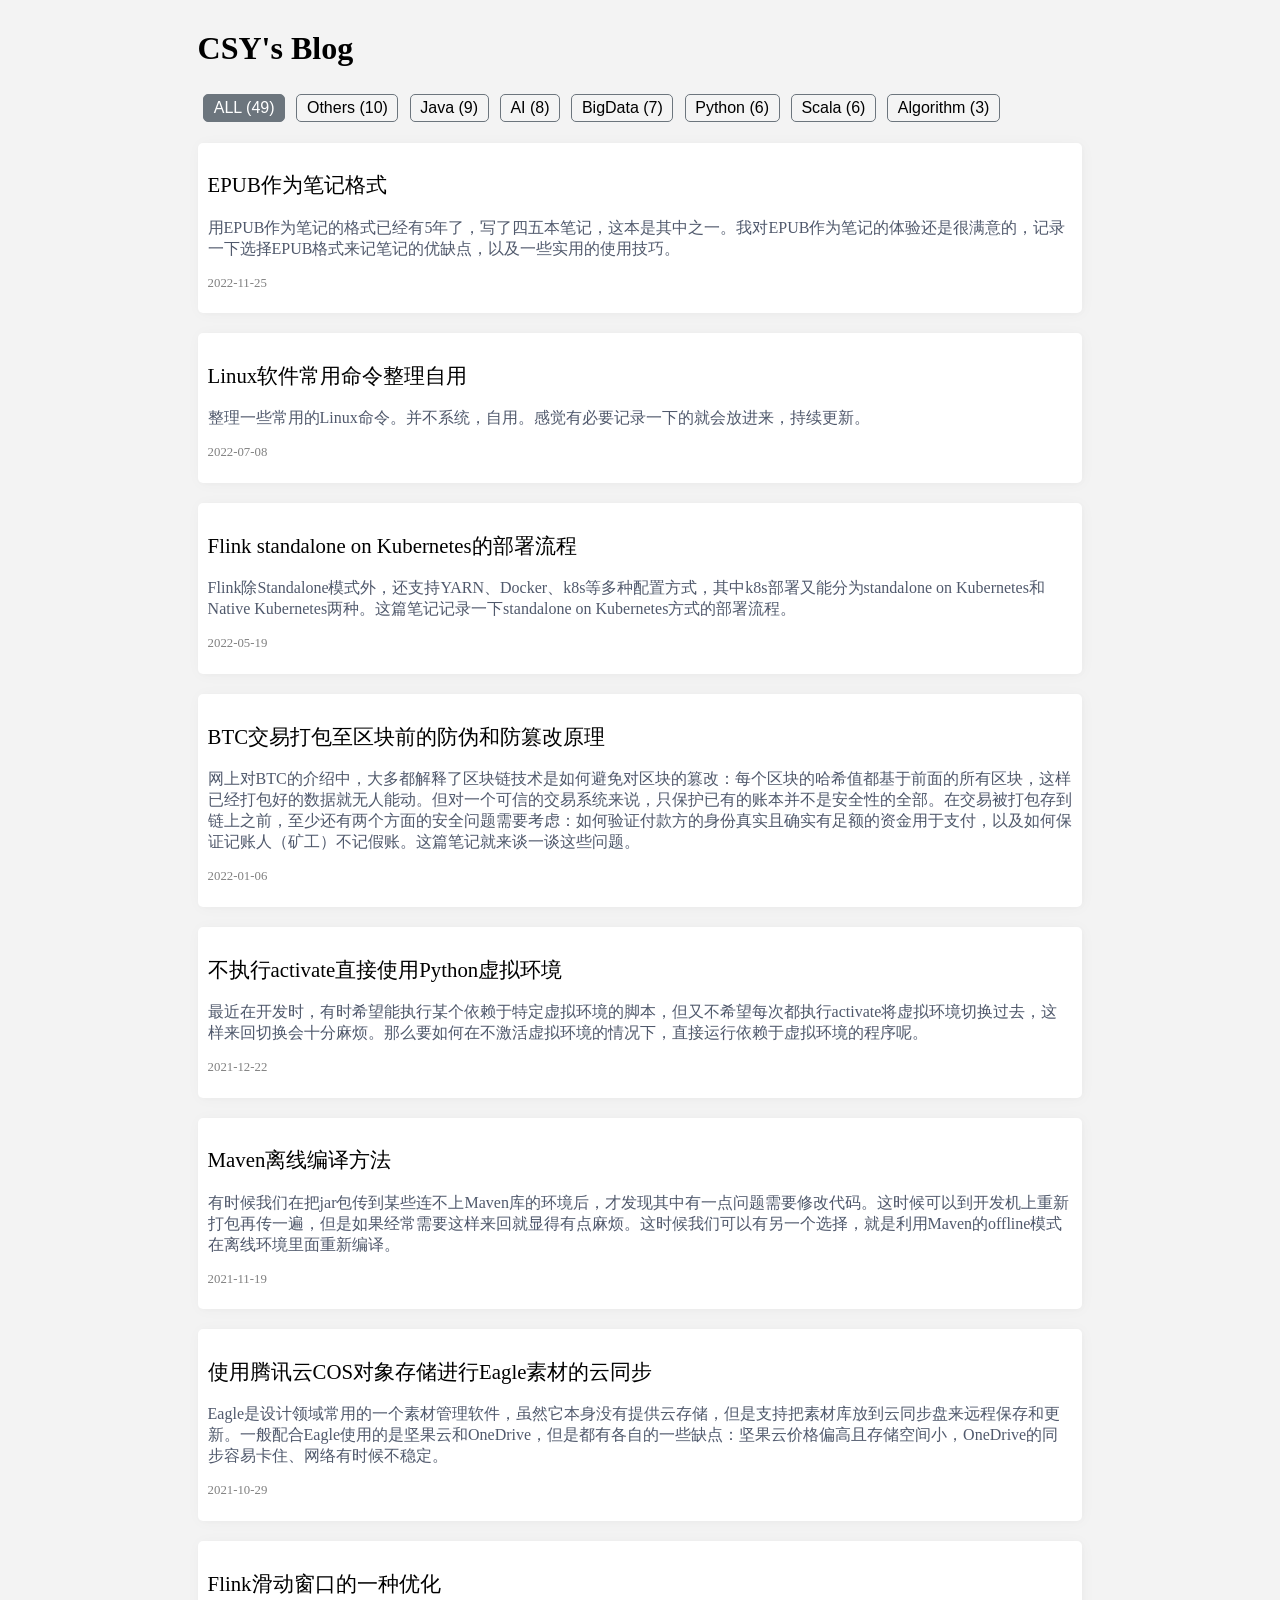
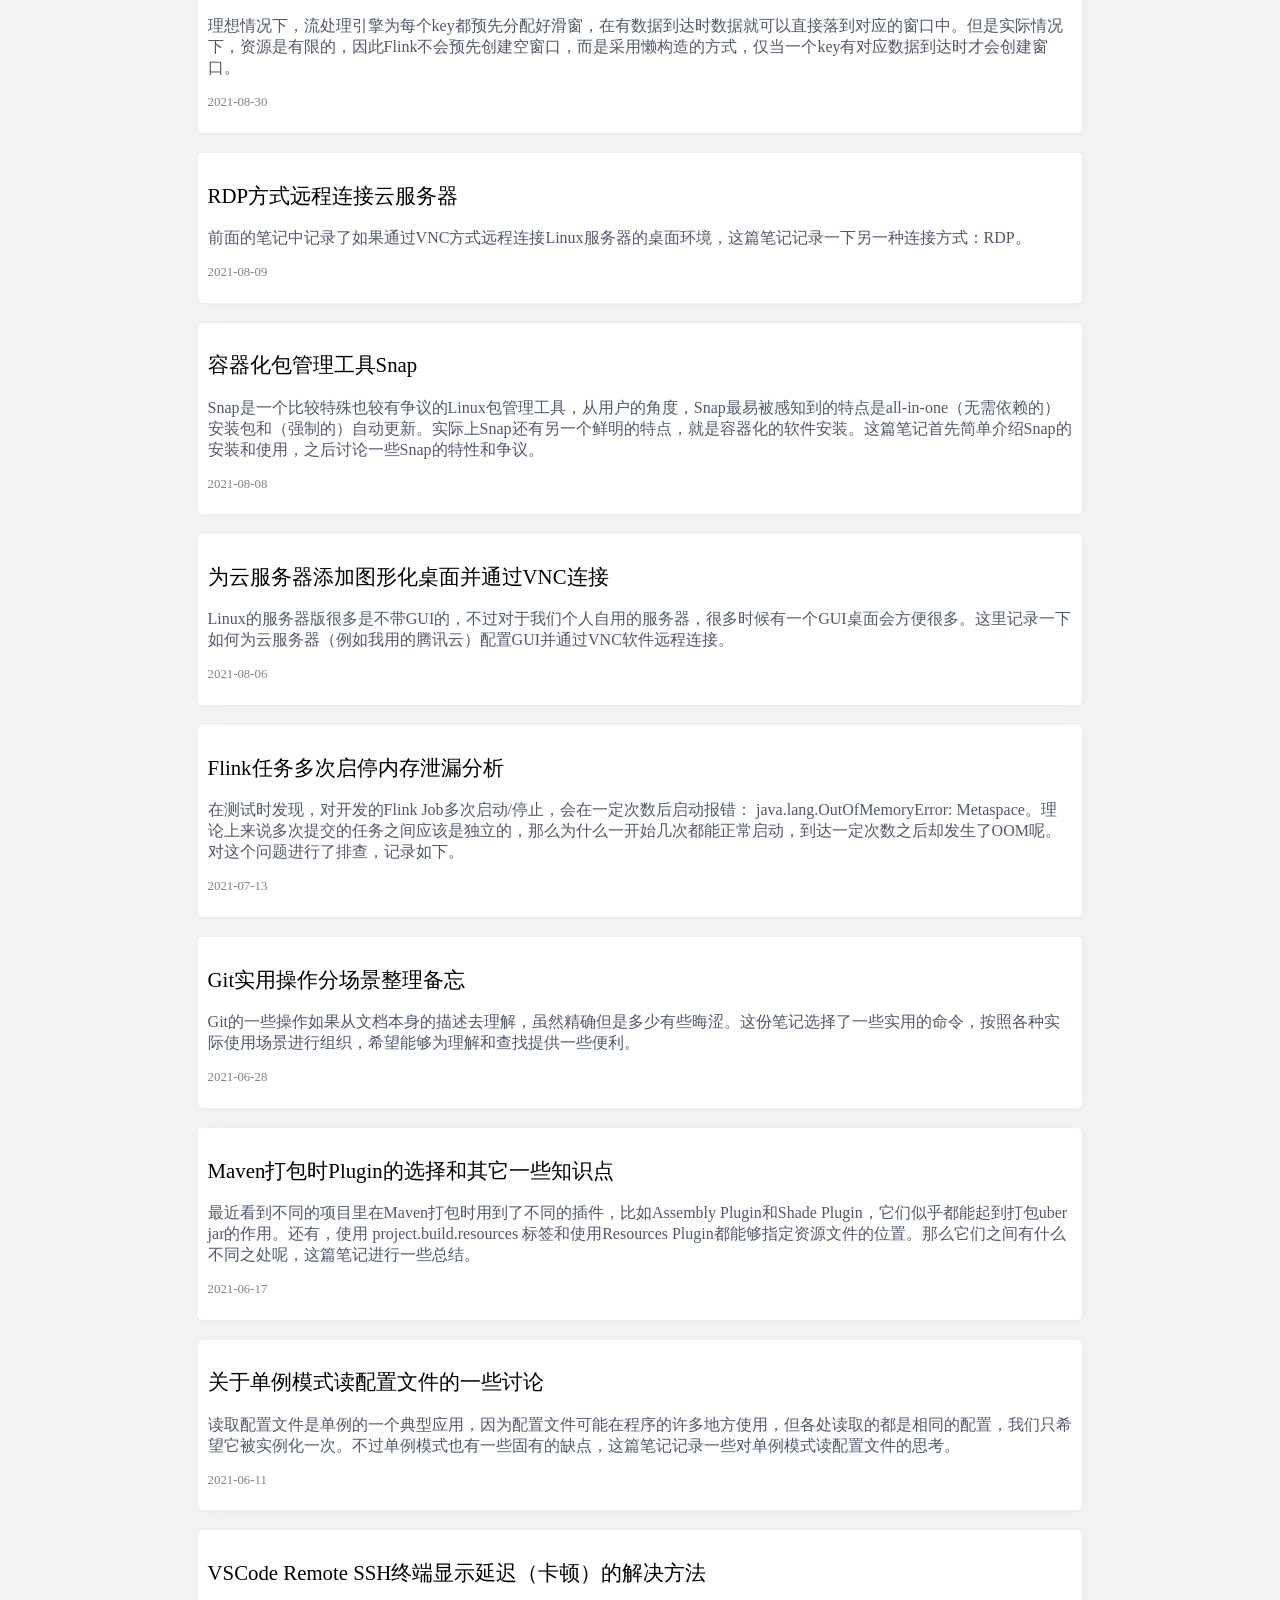
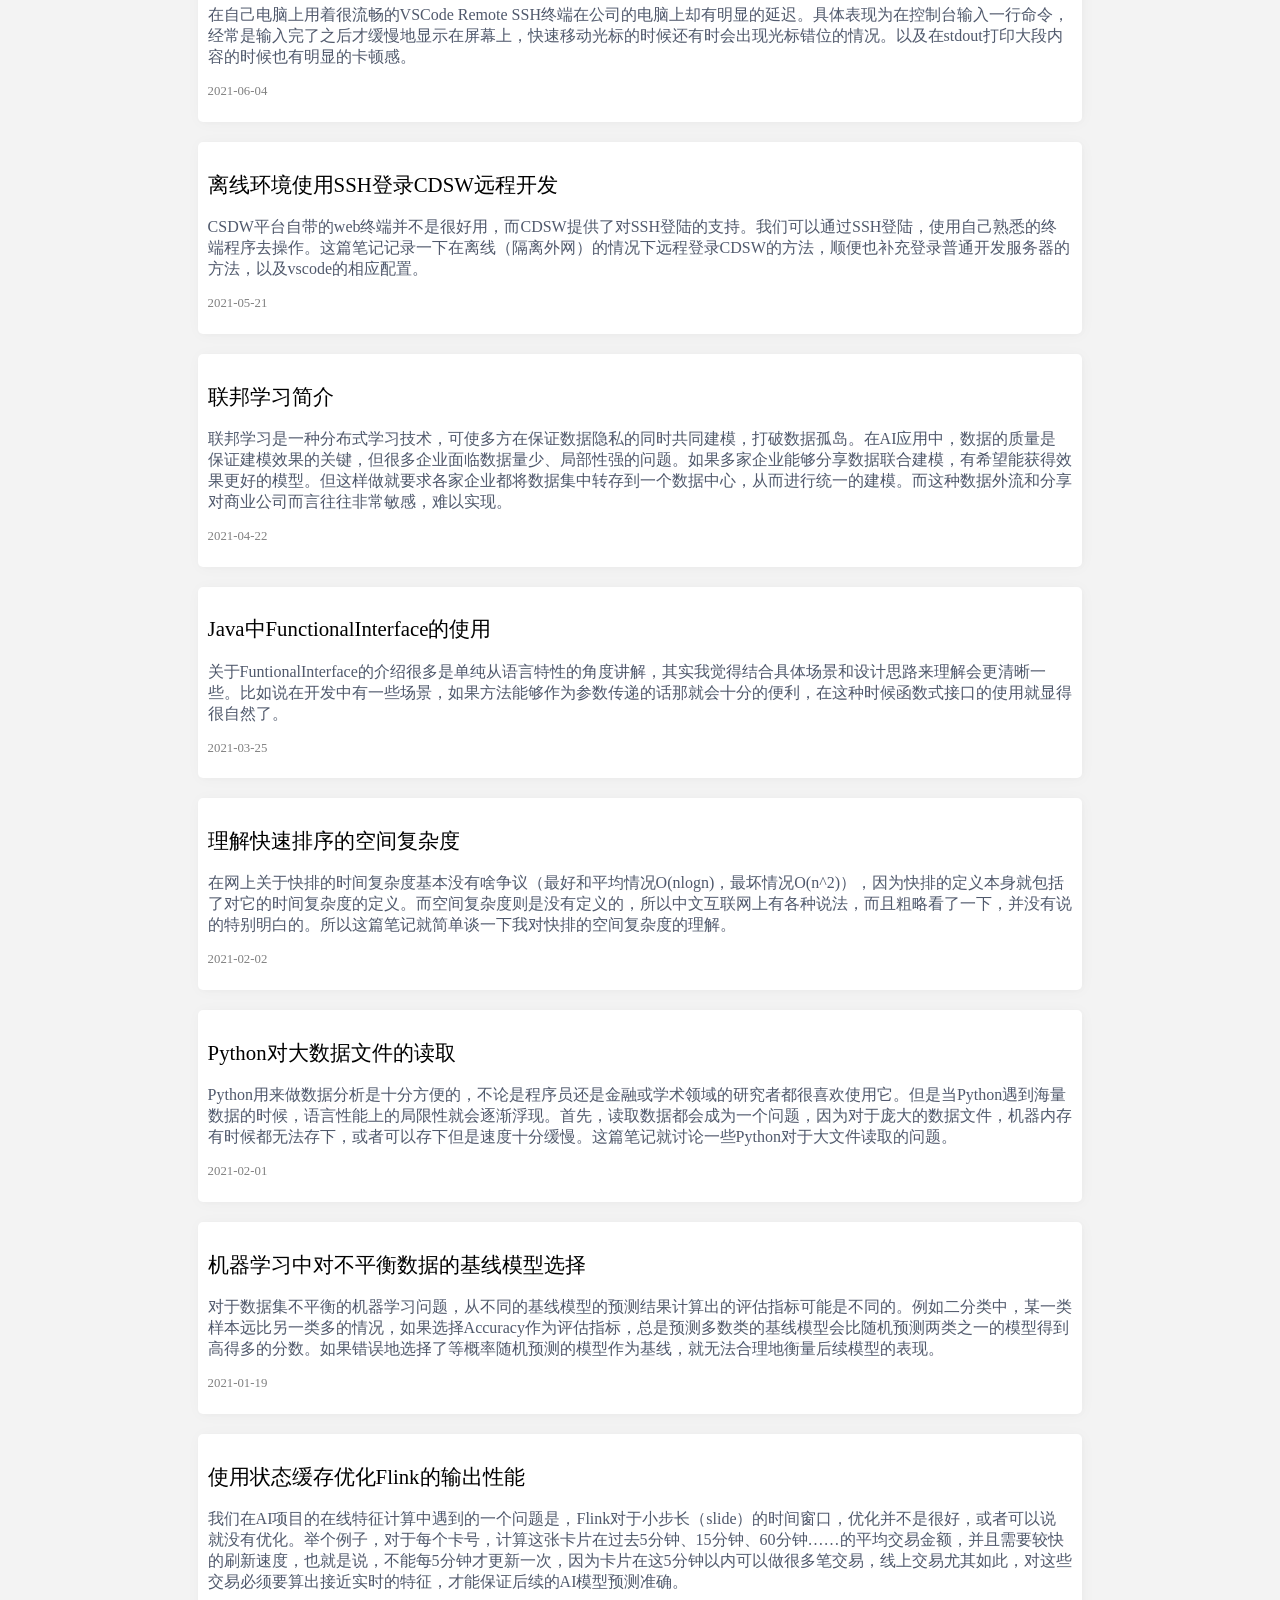
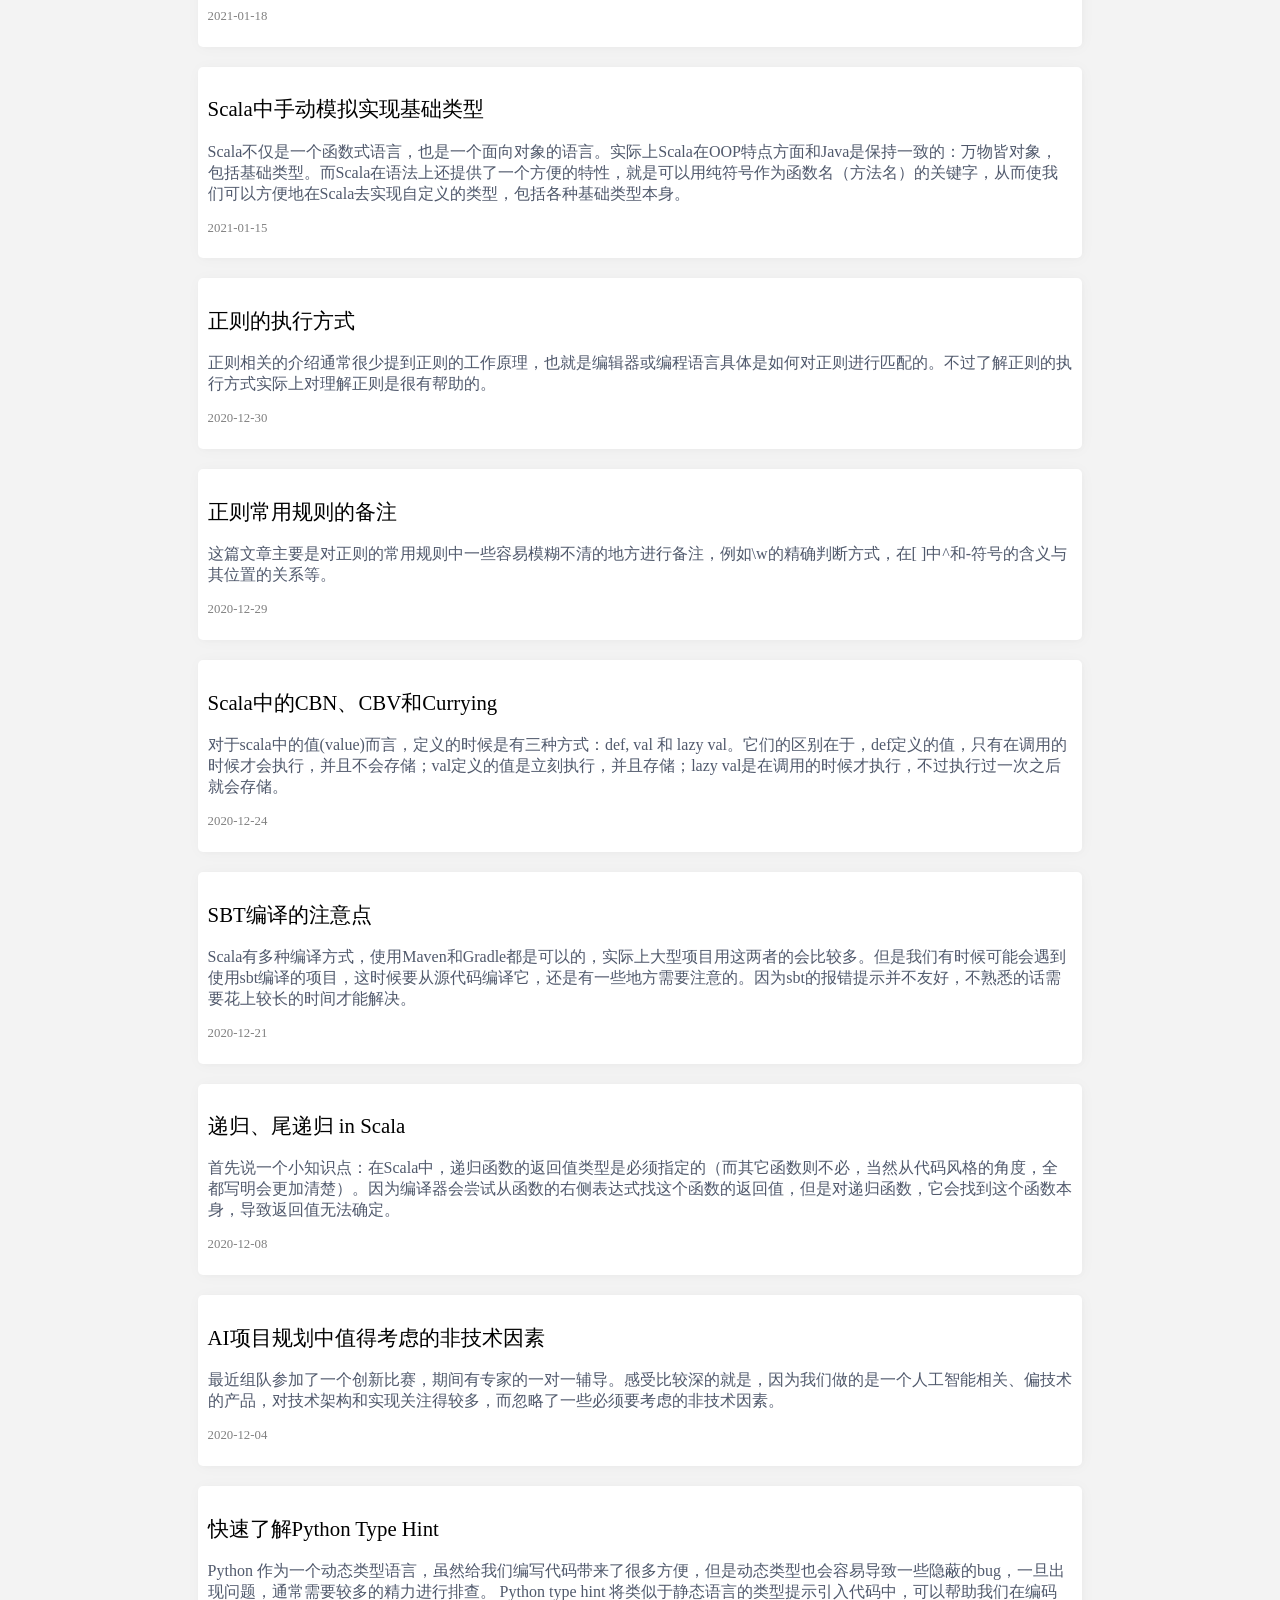
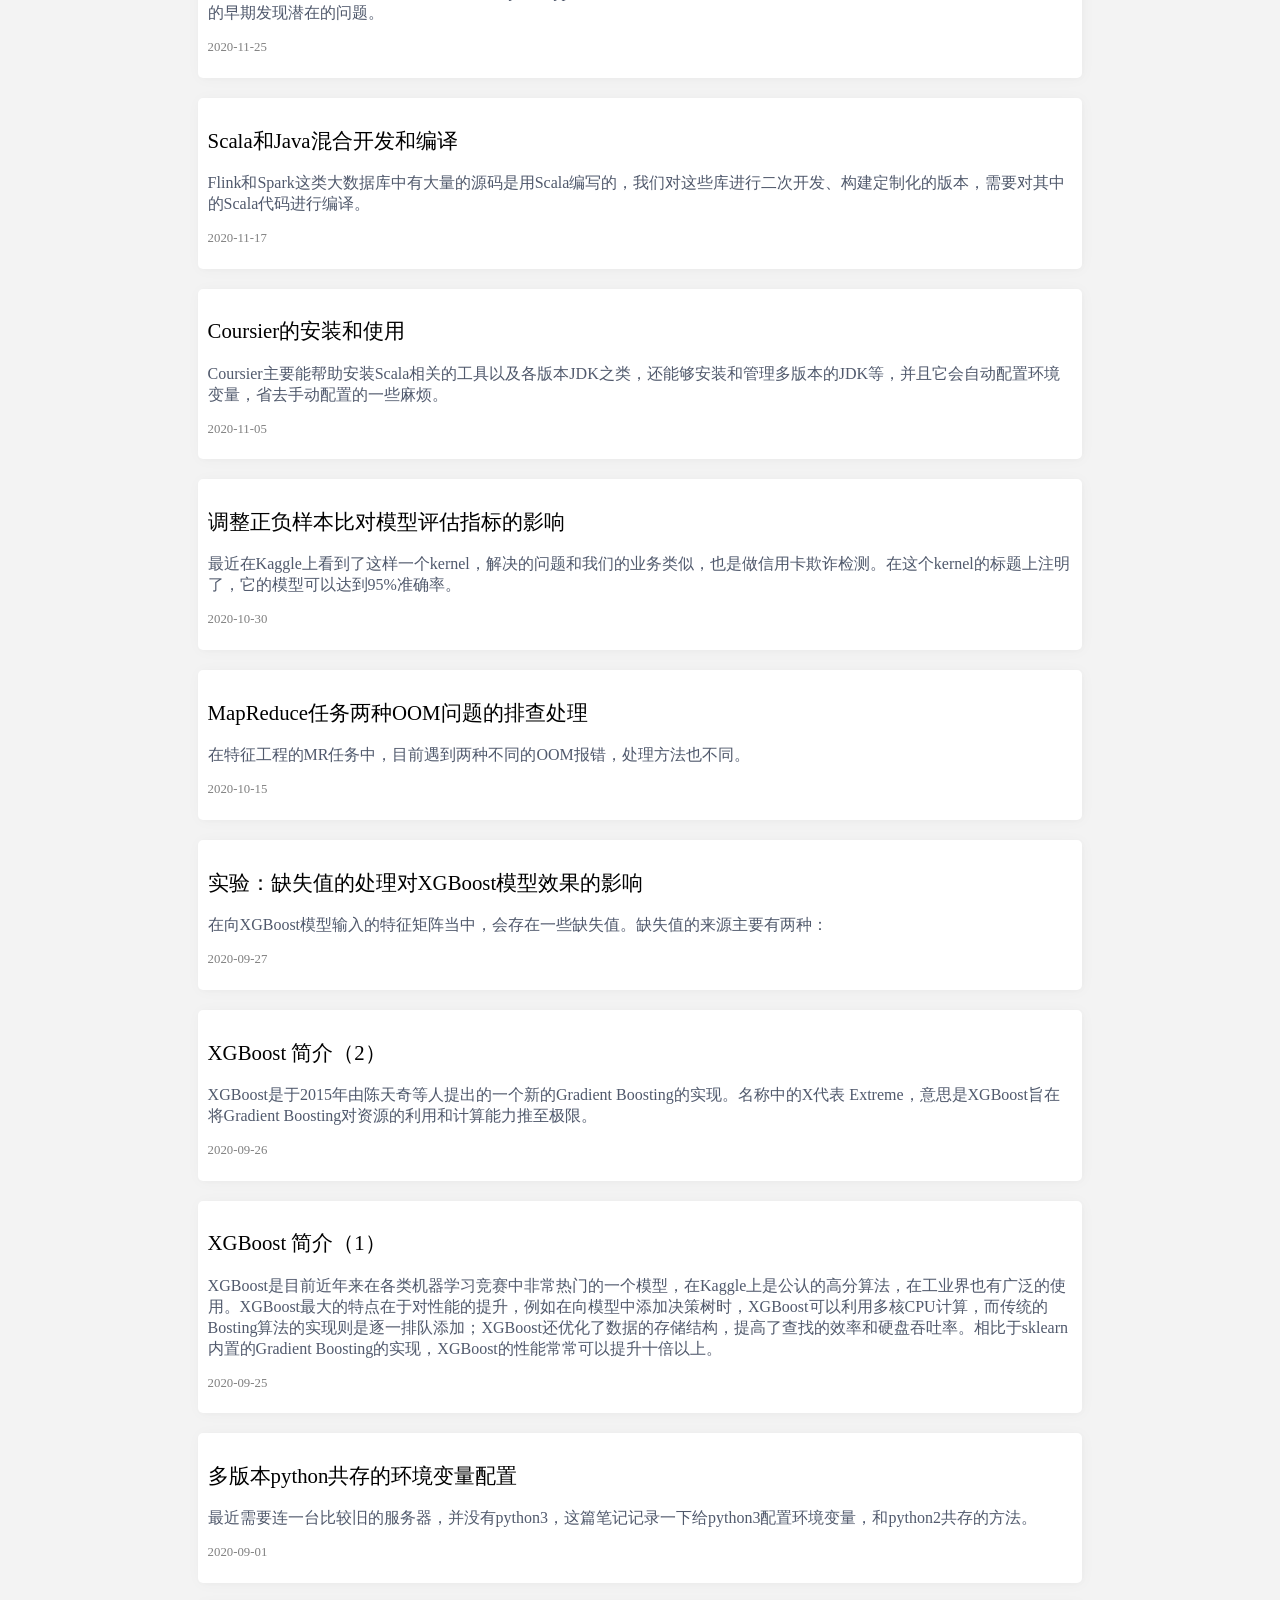
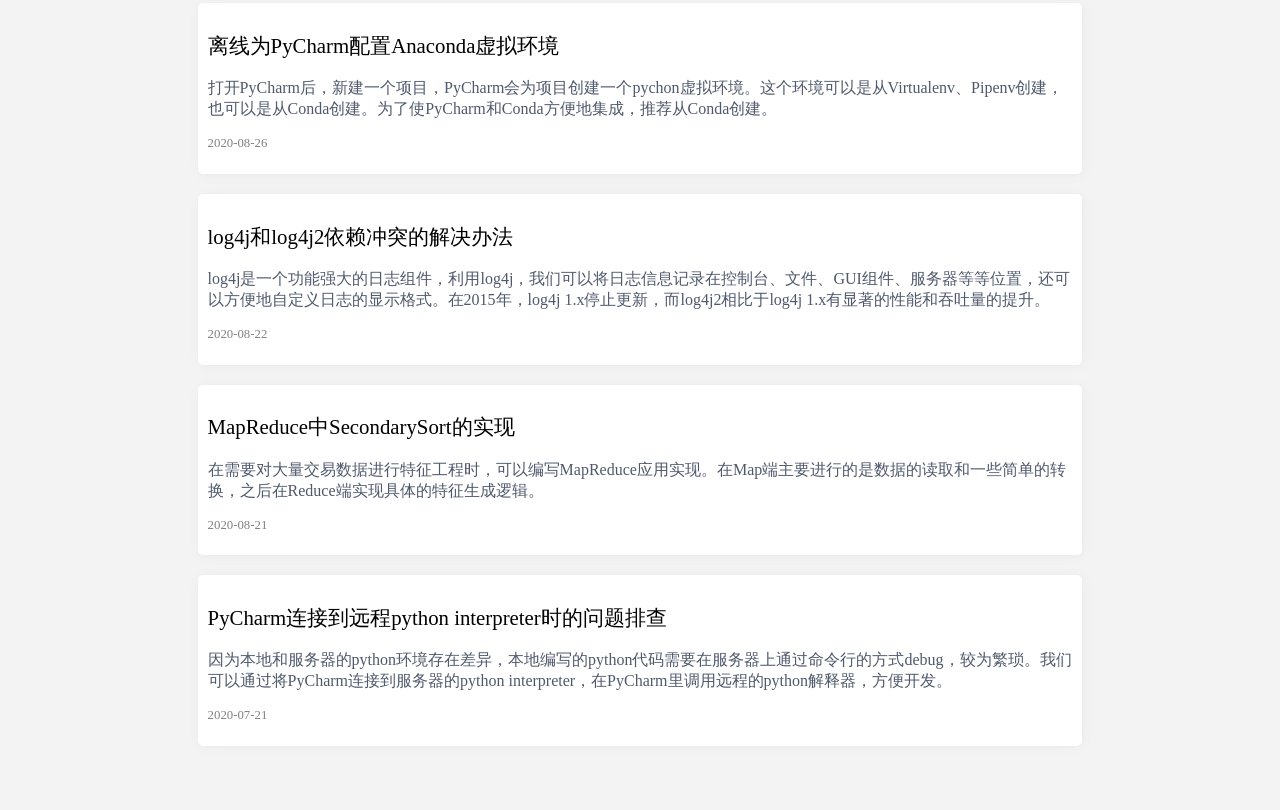
==== commit b1127d28: "update blogpost" ====
--- a/index.html
+++ b/index.html
@@ -1 +1 @@
-<html><head><meta content="text/html;charset=utf-8" http-equiv="Content-Type"><title>CSY's Blog</title><link href="index.css" rel="stylesheet"></head><body><div class="container-div"><h1>CSY's Blog</h1><div><button class="tag" id="All">ALL (48)</button><button class="tag" id="Others">Others (9)</button><button class="tag" id="Java">Java (9)</button><button class="tag" id="AI">AI (8)</button><button class="tag" id="BigData">BigData (7)</button><button class="tag" id="Python">Python (6)</button><button class="tag" id="Scala">Scala (6)</button><button class="tag" id="Algorithm">Algorithm (3)</button></div><a class="link-a" data-tag="Others" href="Text/Section0042.xhtml"><div class="link-div"><p class="headline">Linux软件常用命令整理自用</p><p class="preview">整理一些常用的Linux命令。并不系统，自用。感觉有必要记录一下的就会放进来，持续更新。</p><p class="date">2022-07-08</p></div></a><a class="link-a" data-tag="BigData" href="Text/Section0041.xhtml"><div class="link-div"><p class="headline">Flink standalone on Kubernetes的部署流程</p><p class="preview">Flink除Standalone模式外，还支持YARN、Docker、k8s等多种配置方式，其中k8s部署又能分为standalone on Kubernetes和Native Kubernetes两种。这篇笔记记录一下standalone on Kubernetes方式的部署流程。</p><p class="date">2022-05-19</p></div></a><a class="link-a" data-tag="Others" href="Text/Section0040.xhtml"><div class="link-div"><p class="headline">BTC交易打包至区块前的防伪和防篡改原理</p><p class="preview">网上对BTC的介绍中，大多都解释了区块链技术是如何避免对区块的篡改：每个区块的哈希值都基于前面的所有区块，这样已经打包好的数据就无人能动。但对一个可信的交易系统来说，只保护已有的账本并不是安全性的全部。在交易被打包存到链上之前，至少还有两个方面的安全问题需要考虑：如何验证付款方的身份真实且确实有足额的资金用于支付，以及如何保证记账人（矿工）不记假账。这篇笔记就来谈一谈这些问题。</p><p class="date">2022-01-06</p></div></a><a class="link-a" data-tag="Python" href="Text/Section0039.xhtml"><div class="link-div"><p class="headline">不执行activate直接使用Python虚拟环境</p><p class="preview">最近在开发时，有时希望能执行某个依赖于特定虚拟环境的脚本，但又不希望每次都执行activate将虚拟环境切换过去，这样来回切换会十分麻烦。那么要如何在不激活虚拟环境的情况下，直接运行依赖于虚拟环境的程序呢。</p><p class="date">2021-12-22</p></div></a><a class="link-a" data-tag="Java" href="Text/Section0038.xhtml"><div class="link-div"><p class="headline">Maven离线编译方法</p><p class="preview">有时候我们在把jar包传到某些连不上Maven库的环境后，才发现其中有一点问题需要修改代码。这时候可以到开发机上重新打包再传一遍，但是如果经常需要这样来回就显得有点麻烦。这时候我们可以有另一个选择，就是利用Maven的offline模式在离线环境里面重新编译。</p><p class="date">2021-11-19</p></div></a><a class="link-a" data-tag="Others" href="Text/Section0037.xhtml"><div class="link-div"><p class="headline">使用腾讯云COS对象存储进行Eagle素材的云同步</p><p class="preview">Eagle是设计领域常用的一个素材管理软件，虽然它本身没有提供云存储，但是支持把素材库放到云同步盘来远程保存和更新。一般配合Eagle使用的是坚果云和OneDrive，但是都有各自的一些缺点：坚果云价格偏高且存储空间小，OneDrive的同步容易卡住、网络有时候不稳定。</p><p class="date">2021-10-29</p></div></a><a class="link-a" data-tag="BigData" href="Text/Section0036.xhtml"><div class="link-div"><p class="headline">Flink滑动窗口的一种优化</p><p class="preview">理想情况下，流处理引擎为每个key都预先分配好滑窗，在有数据到达时数据就可以直接落到对应的窗口中。但是实际情况下，资源是有限的，因此Flink不会预先创建空窗口，而是采用懒构造的方式，仅当一个key有对应数据到达时才会创建窗口。</p><p class="date">2021-08-30</p></div></a><a class="link-a" data-tag="Others" href="Text/Section0035.xhtml"><div class="link-div"><p class="headline">RDP方式远程连接云服务器</p><p class="preview">前面的笔记中记录了如果通过VNC方式远程连接Linux服务器的桌面环境，这篇笔记记录一下另一种连接方式：RDP。</p><p class="date">2021-08-09</p></div></a><a class="link-a" data-tag="Others" href="Text/Section0033.xhtml"><div class="link-div"><p class="headline">容器化包管理工具Snap</p><p class="preview">Snap是一个比较特殊也较有争议的Linux包管理工具，从用户的角度，Snap最易被感知到的特点是all-in-one（无需依赖的）安装包和（强制的）自动更新。实际上Snap还有另一个鲜明的特点，就是容器化的软件安装。这篇笔记首先简单介绍Snap的安装和使用，之后讨论一些Snap的特性和争议。</p><p class="date">2021-08-08</p></div></a><a class="link-a" data-tag="Others" href="Text/Section0032.xhtml"><div class="link-div"><p class="headline">为云服务器添加图形化桌面并通过VNC连接</p><p class="preview">Linux的服务器版很多是不带GUI的，不过对于我们个人自用的服务器，很多时候有一个GUI桌面会方便很多。这里记录一下如何为云服务器（例如我用的腾讯云）配置GUI并通过VNC软件远程连接。</p><p class="date">2021-08-06</p></div></a><a class="link-a" data-tag="BigData,Java" href="Text/Section0031.xhtml"><div class="link-div"><p class="headline">Flink任务多次启停内存泄漏分析</p><p class="preview">在测试时发现，对开发的Flink Job多次启动/停止，会在一定次数后启动报错： java.lang.OutOfMemoryError: Metaspace。理论上来说多次提交的任务之间应该是独立的，那么为什么一开始几次都能正常启动，到达一定次数之后却发生了OOM呢。对这个问题进行了排查，记录如下。</p><p class="date">2021-07-13</p></div></a><a class="link-a" data-tag="Others" href="Text/Section0030.xhtml"><div class="link-div"><p class="headline">Git实用操作分场景整理备忘</p><p class="preview">Git的一些操作如果从文档本身的描述去理解，虽然精确但是多少有些晦涩。这份笔记选择了一些实用的命令，按照各种实际使用场景进行组织，希望能够为理解和查找提供一些便利。</p><p class="date">2021-06-28</p></div></a><a class="link-a" data-tag="Java" href="Text/Section0029.xhtml"><div class="link-div"><p class="headline">Maven打包时Plugin的选择和其它一些知识点</p><p class="preview">最近看到不同的项目里在Maven打包时用到了不同的插件，比如Assembly Plugin和Shade Plugin，它们似乎都能起到打包uber jar的作用。还有，使用 project.build.resources 标签和使用Resources Plugin都能够指定资源文件的位置。那么它们之间有什么不同之处呢，这篇笔记进行一些总结。</p><p class="date">2021-06-17</p></div></a><a class="link-a" data-tag="Java" href="Text/Section0028.xhtml"><div class="link-div"><p class="headline">关于单例模式读配置文件的一些讨论</p><p class="preview">读取配置文件是单例的一个典型应用，因为配置文件可能在程序的许多地方使用，但各处读取的都是相同的配置，我们只希望它被实例化一次。不过单例模式也有一些固有的缺点，这篇笔记记录一些对单例模式读配置文件的思考。</p><p class="date">2021-06-11</p></div></a><a class="link-a" data-tag="Others" href="Text/Section0026.xhtml"><div class="link-div"><p class="headline">VSCode Remote SSH终端显示延迟（卡顿）的解决方法</p><p class="preview">在自己电脑上用着很流畅的VSCode Remote SSH终端在公司的电脑上却有明显的延迟。具体表现为在控制台输入一行命令，经常是输入完了之后才缓慢地显示在屏幕上，快速移动光标的时候还有时会出现光标错位的情况。以及在stdout打印大段内容的时候也有明显的卡顿感。</p><p class="date">2021-06-04</p></div></a><a class="link-a" data-tag="AI,Others" href="Text/Section0025.xhtml"><div class="link-div"><p class="headline">离线环境使用SSH登录CDSW远程开发</p><p class="preview">CSDW平台自带的web终端并不是很好用，而CDSW提供了对SSH登陆的支持。我们可以通过SSH登陆，使用自己熟悉的终端程序去操作。这篇笔记记录一下在离线（隔离外网）的情况下远程登录CDSW的方法，顺便也补充登录普通开发服务器的方法，以及vscode的相应配置。</p><p class="date">2021-05-21</p></div></a><a class="link-a" data-tag="AI" href="Text/Section0024.xhtml"><div class="link-div"><p class="headline">联邦学习简介</p><p class="preview">联邦学习是一种分布式学习技术，可使多方在保证数据隐私的同时共同建模，打破数据孤岛。在AI应用中，数据的质量是保证建模效果的关键，但很多企业面临数据量少、局部性强的问题。如果多家企业能够分享数据联合建模，有希望能获得效果更好的模型。但这样做就要求各家企业都将数据集中转存到一个数据中心，从而进行统一的建模。而这种数据外流和分享对商业公司而言往往非常敏感，难以实现。</p><p class="date">2021-04-22</p></div></a><a class="link-a" data-tag="Java" href="Text/Section0023.xhtml"><div class="link-div"><p class="headline">Java中FunctionalInterface的使用</p><p class="preview">关于FuntionalInterface的介绍很多是单纯从语言特性的角度讲解，其实我觉得结合具体场景和设计思路来理解会更清晰一些。比如说在开发中有一些场景，如果方法能够作为参数传递的话那就会十分的便利，在这种时候函数式接口的使用就显得很自然了。</p><p class="date">2021-03-25</p></div></a><a class="link-a" data-tag="Algorithm" href="Text/Section0022.xhtml"><div class="link-div"><p class="headline">理解快速排序的空间复杂度</p><p class="preview">在网上关于快排的时间复杂度基本没有啥争议（最好和平均情况O(nlogn)，最坏情况O(n^2)），因为快排的定义本身就包括了对它的时间复杂度的定义。而空间复杂度则是没有定义的，所以中文互联网上有各种说法，而且粗略看了一下，并没有说的特别明白的。所以这篇笔记就简单谈一下我对快排的空间复杂度的理解。</p><p class="date">2021-02-02</p></div></a><a class="link-a" data-tag="Python, BigData" href="Text/Section0021.xhtml"><div class="link-div"><p class="headline">Python对大数据文件的读取</p><p class="preview">Python用来做数据分析是十分方便的，不论是程序员还是金融或学术领域的研究者都很喜欢使用它。但是当Python遇到海量数据的时候，语言性能上的局限性就会逐渐浮现。首先，读取数据都会成为一个问题，因为对于庞大的数据文件，机器内存有时候都无法存下，或者可以存下但是速度十分缓慢。这篇笔记就讨论一些Python对于大文件读取的问题。</p><p class="date">2021-02-01</p></div></a><a class="link-a" data-tag="AI" href="Text/Section0020.xhtml"><div class="link-div"><p class="headline">机器学习中对不平衡数据的基线模型选择</p><p class="preview">对于数据集不平衡的机器学习问题，从不同的基线模型的预测结果计算出的评估指标可能是不同的。例如二分类中，某一类样本远比另一类多的情况，如果选择Accuracy作为评估指标，总是预测多数类的基线模型会比随机预测两类之一的模型得到高得多的分数。如果错误地选择了等概率随机预测的模型作为基线，就无法合理地衡量后续模型的表现。</p><p class="date">2021-01-19</p></div></a><a class="link-a" data-tag="BigData" href="Text/Section0019.xhtml"><div class="link-div"><p class="headline">使用状态缓存优化Flink的输出性能</p><p class="preview">我们在AI项目的在线特征计算中遇到的一个问题是，Flink对于小步长（slide）的时间窗口，优化并不是很好，或者可以说就没有优化。举个例子，对于每个卡号，计算这张卡片在过去5分钟、15分钟、60分钟……的平均交易金额，并且需要较快的刷新速度，也就是说，不能每5分钟才更新一次，因为卡片在这5分钟以内可以做很多笔交易，线上交易尤其如此，对这些交易必须要算出接近实时的特征，才能保证后续的AI模型预测准确。</p><p class="date">2021-01-18</p></div></a><a class="link-a" data-tag="Scala" href="Text/Section0018.xhtml"><div class="link-div"><p class="headline">Scala中手动模拟实现基础类型</p><p class="preview">Scala不仅是一个函数式语言，也是一个面向对象的语言。实际上Scala在OOP特点方面和Java是保持一致的：万物皆对象，包括基础类型。而Scala在语法上还提供了一个方便的特性，就是可以用纯符号作为函数名（方法名）的关键字，从而使我们可以方便地在Scala去实现自定义的类型，包括各种基础类型本身。</p><p class="date">2021-01-15</p></div></a><a class="link-a" data-tag="Algorithm" href="Text/Section0016.xhtml"><div class="link-div"><p class="headline">正则的执行方式</p><p class="preview">正则相关的介绍通常很少提到正则的工作原理，也就是编辑器或编程语言具体是如何对正则进行匹配的。不过了解正则的执行方式实际上对理解正则是很有帮助的。</p><p class="date">2020-12-30</p></div></a><a class="link-a" data-tag="Algorithm" href="Text/Section0017.xhtml"><div class="link-div"><p class="headline">正则常用规则的备注</p><p class="preview">这篇文章主要是对正则的常用规则中一些容易模糊不清的地方进行备注，例如\w的精确判断方式，在[ ]中^和-符号的含义与其位置的关系等。</p><p class="date">2020-12-29</p></div></a><a class="link-a" data-tag="Scala" href="Text/Section0015.xhtml"><div class="link-div"><p class="headline">Scala中的CBN、CBV和Currying</p><p class="preview">对于scala中的值(value)而言，定义的时候是有三种方式：def, val 和 lazy val。它们的区别在于，def定义的值，只有在调用的时候才会执行，并且不会存储；val定义的值是立刻执行，并且存储；lazy val是在调用的时候才执行，不过执行过一次之后就会存储。</p><p class="date">2020-12-24</p></div></a><a class="link-a" data-tag="Scala" href="Text/Section0014.xhtml"><div class="link-div"><p class="headline">SBT编译的注意点</p><p class="preview">Scala有多种编译方式，使用Maven和Gradle都是可以的，实际上大型项目用这两者的会比较多。但是我们有时候可能会遇到使用sbt编译的项目，这时候要从源代码编译它，还是有一些地方需要注意的。因为sbt的报错提示并不友好，不熟悉的话需要花上较长的时间才能解决。</p><p class="date">2020-12-21</p></div></a><a class="link-a" data-tag="Scala" href="Text/Section0006.xhtml"><div class="link-div"><p class="headline">递归、尾递归 in Scala</p><p class="preview">首先说一个小知识点：在Scala中，递归函数的返回值类型是必须指定的（而其它函数则不必，当然从代码风格的角度，全都写明会更加清楚）。因为编译器会尝试从函数的右侧表达式找这个函数的返回值，但是对递归函数，它会找到这个函数本身，导致返回值无法确定。</p><p class="date">2020-12-08</p></div></a><a class="link-a" data-tag="AI" href="Text/Section0005.xhtml"><div class="link-div"><p class="headline">AI项目规划中值得考虑的非技术因素</p><p class="preview">最近组队参加了一个创新比赛，期间有专家的一对一辅导。感受比较深的就是，因为我们做的是一个人工智能相关、偏技术的产品，对技术架构和实现关注得较多，而忽略了一些必须要考虑的非技术因素。</p><p class="date">2020-12-04</p></div></a><a class="link-a" data-tag="Python" href="Text/Section0004.xhtml"><div class="link-div"><p class="headline">快速了解Python Type Hint</p><p class="preview">Python 作为一个动态类型语言，虽然给我们编写代码带来了很多方便，但是动态类型也会容易导致一些隐蔽的bug，一旦出现问题，通常需要较多的精力进行排查。 Python type hint 将类似于静态语言的类型提示引入代码中，可以帮助我们在编码的早期发现潜在的问题。</p><p class="date">2020-11-25</p></div></a><a class="link-a" data-tag="Scala, Java" href="Text/Section0003.xhtml"><div class="link-div"><p class="headline">Scala和Java混合开发和编译</p><p class="preview">Flink和Spark这类大数据库中有大量的源码是用Scala编写的，我们对这些库进行二次开发、构建定制化的版本，需要对其中的Scala代码进行编译。</p><p class="date">2020-11-17</p></div></a><a class="link-a" data-tag="Scala,Java" href="Text/Section0034.xhtml"><div class="link-div"><p class="headline">Coursier的安装和使用</p><p class="preview">Coursier主要能帮助安装Scala相关的工具以及各版本JDK之类，还能够安装和管理多版本的JDK等，并且它会自动配置环境变量，省去手动配置的一些麻烦。</p><p class="date">2020-11-05</p></div></a><a class="link-a" data-tag="AI" href="Text/Section0001.xhtml"><div class="link-div"><p class="headline">调整正负样本比对模型评估指标的影响</p><p class="preview">最近在Kaggle上看到了这样一个kernel，解决的问题和我们的业务类似，也是做信用卡欺诈检测。在这个kernel的标题上注明了，它的模型可以达到95%准确率。</p><p class="date">2020-10-30</p></div></a><a class="link-a" data-tag="BigData" href="Text/Section0012.xhtml"><div class="link-div"><p class="headline">MapReduce任务两种OOM问题的排查处理</p><p class="preview">在特征工程的MR任务中，目前遇到两种不同的OOM报错，处理方法也不同。</p><p class="date">2020-10-15</p></div></a><a class="link-a" data-tag="AI" href="Text/Section0011.xhtml"><div class="link-div"><p class="headline">实验：缺失值的处理对XGBoost模型效果的影响</p><p class="preview">在向XGBoost模型输入的特征矩阵当中，会存在一些缺失值。缺失值的来源主要有两种：</p><p class="date">2020-09-27</p></div></a><a class="link-a" data-tag="AI" href="Text/Section0007.xhtml"><div class="link-div"><p class="headline">XGBoost 简介（2）</p><p class="preview">XGBoost是于2015年由陈天奇等人提出的一个新的Gradient Boosting的实现。名称中的X代表 Extreme，意思是XGBoost旨在将Gradient Boosting对资源的利用和计算能力推至极限。</p><p class="date">2020-09-26</p></div></a><a class="link-a" data-tag="AI" href="Text/Section0002.xhtml"><div class="link-div"><p class="headline">XGBoost 简介（1）</p><p class="preview">XGBoost是目前近年来在各类机器学习竞赛中非常热门的一个模型，在Kaggle上是公认的高分算法，在工业界也有广泛的使用。XGBoost最大的特点在于对性能的提升，例如在向模型中添加决策树时，XGBoost可以利用多核CPU计算，而传统的Bosting算法的实现则是逐一排队添加；XGBoost还优化了数据的存储结构，提高了查找的效率和硬盘吞吐率。相比于sklearn内置的Gradient Boosting的实现，XGBoost的性能常常可以提升十倍以上。</p><p class="date">2020-09-25</p></div></a><a class="link-a" data-tag="Python" href="Text/Section0027.xhtml"><div class="link-div"><p class="headline">多版本python共存的环境变量配置</p><p class="preview">最近需要连一台比较旧的服务器，并没有python3，这篇笔记记录一下给python3配置环境变量，和python2共存的方法。</p><p class="date">2020-09-01</p></div></a><a class="link-a" data-tag="Python" href="Text/Section0010.xhtml"><div class="link-div"><p class="headline">离线为PyCharm配置Anaconda虚拟环境</p><p class="preview">打开PyCharm后，新建一个项目，PyCharm会为项目创建一个pychon虚拟环境。这个环境可以是从Virtualenv、Pipenv创建，也可以是从Conda创建。为了使PyCharm和Conda方便地集成，推荐从Conda创建。</p><p class="date">2020-08-26</p></div></a><a class="link-a" data-tag="Java" href="Text/Section0009.xhtml"><div class="link-div"><p class="headline">log4j和log4j2依赖冲突的解决办法</p><p class="preview">log4j是一个功能强大的日志组件，利用log4j，我们可以将日志信息记录在控制台、文件、GUI组件、服务器等等位置，还可以方便地自定义日志的显示格式。在2015年，log4j 1.x停止更新，而log4j2相比于log4j 1.x有显著的性能和吞吐量的提升。</p><p class="date">2020-08-22</p></div></a><a class="link-a" data-tag="BigData, Java" href="Text/Section0008.xhtml"><div class="link-div"><p class="headline">MapReduce中SecondarySort的实现</p><p class="preview">在需要对大量交易数据进行特征工程时，可以编写MapReduce应用实现。在Map端主要进行的是数据的读取和一些简单的转换，之后在Reduce端实现具体的特征生成逻辑。</p><p class="date">2020-08-21</p></div></a><a class="link-a" data-tag="Python" href="Text/Section0013.xhtml"><div class="link-div"><p class="headline">PyCharm连接到远程python interpreter时的问题排查</p><p class="preview">因为本地和服务器的python环境存在差异，本地编写的python代码需要在服务器上通过命令行的方式debug，较为繁琐。我们可以通过将PyCharm连接到服务器的python interpreter，在PyCharm里调用远程的python解释器，方便开发。</p><p class="date">2020-07-21</p></div></a></div></body><script src="index.js"></script></html>+<html><head><meta content="text/html;charset=utf-8" http-equiv="Content-Type"><title>CSY's Blog</title><link href="index.css" rel="stylesheet"></head><body><div class="container-div"><h1>CSY's Blog</h1><div><button class="tag" id="All">ALL (49)</button><button class="tag" id="Others">Others (10)</button><button class="tag" id="Java">Java (9)</button><button class="tag" id="AI">AI (8)</button><button class="tag" id="BigData">BigData (7)</button><button class="tag" id="Python">Python (6)</button><button class="tag" id="Scala">Scala (6)</button><button class="tag" id="Algorithm">Algorithm (3)</button></div><a class="link-a" data-tag="Others" href="Text/Section0043.xhtml"><div class="link-div"><p class="headline">EPUB作为笔记格式</p><p class="preview">用EPUB作为笔记的格式已经有5年了，写了四五本笔记，这本是其中之一。我对EPUB作为笔记的体验还是很满意的，记录一下选择EPUB格式来记笔记的优缺点，以及一些实用的使用技巧。</p><p class="date">2022-11-25</p></div></a><a class="link-a" data-tag="Others" href="Text/Section0042.xhtml"><div class="link-div"><p class="headline">Linux软件常用命令整理自用</p><p class="preview">整理一些常用的Linux命令。并不系统，自用。感觉有必要记录一下的就会放进来，持续更新。</p><p class="date">2022-07-08</p></div></a><a class="link-a" data-tag="BigData" href="Text/Section0041.xhtml"><div class="link-div"><p class="headline">Flink standalone on Kubernetes的部署流程</p><p class="preview">Flink除Standalone模式外，还支持YARN、Docker、k8s等多种配置方式，其中k8s部署又能分为standalone on Kubernetes和Native Kubernetes两种。这篇笔记记录一下standalone on Kubernetes方式的部署流程。</p><p class="date">2022-05-19</p></div></a><a class="link-a" data-tag="Others" href="Text/Section0040.xhtml"><div class="link-div"><p class="headline">BTC交易打包至区块前的防伪和防篡改原理</p><p class="preview">网上对BTC的介绍中，大多都解释了区块链技术是如何避免对区块的篡改：每个区块的哈希值都基于前面的所有区块，这样已经打包好的数据就无人能动。但对一个可信的交易系统来说，只保护已有的账本并不是安全性的全部。在交易被打包存到链上之前，至少还有两个方面的安全问题需要考虑：如何验证付款方的身份真实且确实有足额的资金用于支付，以及如何保证记账人（矿工）不记假账。这篇笔记就来谈一谈这些问题。</p><p class="date">2022-01-06</p></div></a><a class="link-a" data-tag="Python" href="Text/Section0039.xhtml"><div class="link-div"><p class="headline">不执行activate直接使用Python虚拟环境</p><p class="preview">最近在开发时，有时希望能执行某个依赖于特定虚拟环境的脚本，但又不希望每次都执行activate将虚拟环境切换过去，这样来回切换会十分麻烦。那么要如何在不激活虚拟环境的情况下，直接运行依赖于虚拟环境的程序呢。</p><p class="date">2021-12-22</p></div></a><a class="link-a" data-tag="Java" href="Text/Section0038.xhtml"><div class="link-div"><p class="headline">Maven离线编译方法</p><p class="preview">有时候我们在把jar包传到某些连不上Maven库的环境后，才发现其中有一点问题需要修改代码。这时候可以到开发机上重新打包再传一遍，但是如果经常需要这样来回就显得有点麻烦。这时候我们可以有另一个选择，就是利用Maven的offline模式在离线环境里面重新编译。</p><p class="date">2021-11-19</p></div></a><a class="link-a" data-tag="Others" href="Text/Section0037.xhtml"><div class="link-div"><p class="headline">使用腾讯云COS对象存储进行Eagle素材的云同步</p><p class="preview">Eagle是设计领域常用的一个素材管理软件，虽然它本身没有提供云存储，但是支持把素材库放到云同步盘来远程保存和更新。一般配合Eagle使用的是坚果云和OneDrive，但是都有各自的一些缺点：坚果云价格偏高且存储空间小，OneDrive的同步容易卡住、网络有时候不稳定。</p><p class="date">2021-10-29</p></div></a><a class="link-a" data-tag="BigData" href="Text/Section0036.xhtml"><div class="link-div"><p class="headline">Flink滑动窗口的一种优化</p><p class="preview">理想情况下，流处理引擎为每个key都预先分配好滑窗，在有数据到达时数据就可以直接落到对应的窗口中。但是实际情况下，资源是有限的，因此Flink不会预先创建空窗口，而是采用懒构造的方式，仅当一个key有对应数据到达时才会创建窗口。</p><p class="date">2021-08-30</p></div></a><a class="link-a" data-tag="Others" href="Text/Section0035.xhtml"><div class="link-div"><p class="headline">RDP方式远程连接云服务器</p><p class="preview">前面的笔记中记录了如果通过VNC方式远程连接Linux服务器的桌面环境，这篇笔记记录一下另一种连接方式：RDP。</p><p class="date">2021-08-09</p></div></a><a class="link-a" data-tag="Others" href="Text/Section0033.xhtml"><div class="link-div"><p class="headline">容器化包管理工具Snap</p><p class="preview">Snap是一个比较特殊也较有争议的Linux包管理工具，从用户的角度，Snap最易被感知到的特点是all-in-one（无需依赖的）安装包和（强制的）自动更新。实际上Snap还有另一个鲜明的特点，就是容器化的软件安装。这篇笔记首先简单介绍Snap的安装和使用，之后讨论一些Snap的特性和争议。</p><p class="date">2021-08-08</p></div></a><a class="link-a" data-tag="Others" href="Text/Section0032.xhtml"><div class="link-div"><p class="headline">为云服务器添加图形化桌面并通过VNC连接</p><p class="preview">Linux的服务器版很多是不带GUI的，不过对于我们个人自用的服务器，很多时候有一个GUI桌面会方便很多。这里记录一下如何为云服务器（例如我用的腾讯云）配置GUI并通过VNC软件远程连接。</p><p class="date">2021-08-06</p></div></a><a class="link-a" data-tag="BigData,Java" href="Text/Section0031.xhtml"><div class="link-div"><p class="headline">Flink任务多次启停内存泄漏分析</p><p class="preview">在测试时发现，对开发的Flink Job多次启动/停止，会在一定次数后启动报错： java.lang.OutOfMemoryError: Metaspace。理论上来说多次提交的任务之间应该是独立的，那么为什么一开始几次都能正常启动，到达一定次数之后却发生了OOM呢。对这个问题进行了排查，记录如下。</p><p class="date">2021-07-13</p></div></a><a class="link-a" data-tag="Others" href="Text/Section0030.xhtml"><div class="link-div"><p class="headline">Git实用操作分场景整理备忘</p><p class="preview">Git的一些操作如果从文档本身的描述去理解，虽然精确但是多少有些晦涩。这份笔记选择了一些实用的命令，按照各种实际使用场景进行组织，希望能够为理解和查找提供一些便利。</p><p class="date">2021-06-28</p></div></a><a class="link-a" data-tag="Java" href="Text/Section0029.xhtml"><div class="link-div"><p class="headline">Maven打包时Plugin的选择和其它一些知识点</p><p class="preview">最近看到不同的项目里在Maven打包时用到了不同的插件，比如Assembly Plugin和Shade Plugin，它们似乎都能起到打包uber jar的作用。还有，使用 project.build.resources 标签和使用Resources Plugin都能够指定资源文件的位置。那么它们之间有什么不同之处呢，这篇笔记进行一些总结。</p><p class="date">2021-06-17</p></div></a><a class="link-a" data-tag="Java" href="Text/Section0028.xhtml"><div class="link-div"><p class="headline">关于单例模式读配置文件的一些讨论</p><p class="preview">读取配置文件是单例的一个典型应用，因为配置文件可能在程序的许多地方使用，但各处读取的都是相同的配置，我们只希望它被实例化一次。不过单例模式也有一些固有的缺点，这篇笔记记录一些对单例模式读配置文件的思考。</p><p class="date">2021-06-11</p></div></a><a class="link-a" data-tag="Others" href="Text/Section0026.xhtml"><div class="link-div"><p class="headline">VSCode Remote SSH终端显示延迟（卡顿）的解决方法</p><p class="preview">在自己电脑上用着很流畅的VSCode Remote SSH终端在公司的电脑上却有明显的延迟。具体表现为在控制台输入一行命令，经常是输入完了之后才缓慢地显示在屏幕上，快速移动光标的时候还有时会出现光标错位的情况。以及在stdout打印大段内容的时候也有明显的卡顿感。</p><p class="date">2021-06-04</p></div></a><a class="link-a" data-tag="AI,Others" href="Text/Section0025.xhtml"><div class="link-div"><p class="headline">离线环境使用SSH登录CDSW远程开发</p><p class="preview">CSDW平台自带的web终端并不是很好用，而CDSW提供了对SSH登陆的支持。我们可以通过SSH登陆，使用自己熟悉的终端程序去操作。这篇笔记记录一下在离线（隔离外网）的情况下远程登录CDSW的方法，顺便也补充登录普通开发服务器的方法，以及vscode的相应配置。</p><p class="date">2021-05-21</p></div></a><a class="link-a" data-tag="AI" href="Text/Section0024.xhtml"><div class="link-div"><p class="headline">联邦学习简介</p><p class="preview">联邦学习是一种分布式学习技术，可使多方在保证数据隐私的同时共同建模，打破数据孤岛。在AI应用中，数据的质量是保证建模效果的关键，但很多企业面临数据量少、局部性强的问题。如果多家企业能够分享数据联合建模，有希望能获得效果更好的模型。但这样做就要求各家企业都将数据集中转存到一个数据中心，从而进行统一的建模。而这种数据外流和分享对商业公司而言往往非常敏感，难以实现。</p><p class="date">2021-04-22</p></div></a><a class="link-a" data-tag="Java" href="Text/Section0023.xhtml"><div class="link-div"><p class="headline">Java中FunctionalInterface的使用</p><p class="preview">关于FuntionalInterface的介绍很多是单纯从语言特性的角度讲解，其实我觉得结合具体场景和设计思路来理解会更清晰一些。比如说在开发中有一些场景，如果方法能够作为参数传递的话那就会十分的便利，在这种时候函数式接口的使用就显得很自然了。</p><p class="date">2021-03-25</p></div></a><a class="link-a" data-tag="Algorithm" href="Text/Section0022.xhtml"><div class="link-div"><p class="headline">理解快速排序的空间复杂度</p><p class="preview">在网上关于快排的时间复杂度基本没有啥争议（最好和平均情况O(nlogn)，最坏情况O(n^2)），因为快排的定义本身就包括了对它的时间复杂度的定义。而空间复杂度则是没有定义的，所以中文互联网上有各种说法，而且粗略看了一下，并没有说的特别明白的。所以这篇笔记就简单谈一下我对快排的空间复杂度的理解。</p><p class="date">2021-02-02</p></div></a><a class="link-a" data-tag="Python, BigData" href="Text/Section0021.xhtml"><div class="link-div"><p class="headline">Python对大数据文件的读取</p><p class="preview">Python用来做数据分析是十分方便的，不论是程序员还是金融或学术领域的研究者都很喜欢使用它。但是当Python遇到海量数据的时候，语言性能上的局限性就会逐渐浮现。首先，读取数据都会成为一个问题，因为对于庞大的数据文件，机器内存有时候都无法存下，或者可以存下但是速度十分缓慢。这篇笔记就讨论一些Python对于大文件读取的问题。</p><p class="date">2021-02-01</p></div></a><a class="link-a" data-tag="AI" href="Text/Section0020.xhtml"><div class="link-div"><p class="headline">机器学习中对不平衡数据的基线模型选择</p><p class="preview">对于数据集不平衡的机器学习问题，从不同的基线模型的预测结果计算出的评估指标可能是不同的。例如二分类中，某一类样本远比另一类多的情况，如果选择Accuracy作为评估指标，总是预测多数类的基线模型会比随机预测两类之一的模型得到高得多的分数。如果错误地选择了等概率随机预测的模型作为基线，就无法合理地衡量后续模型的表现。</p><p class="date">2021-01-19</p></div></a><a class="link-a" data-tag="BigData" href="Text/Section0019.xhtml"><div class="link-div"><p class="headline">使用状态缓存优化Flink的输出性能</p><p class="preview">我们在AI项目的在线特征计算中遇到的一个问题是，Flink对于小步长（slide）的时间窗口，优化并不是很好，或者可以说就没有优化。举个例子，对于每个卡号，计算这张卡片在过去5分钟、15分钟、60分钟……的平均交易金额，并且需要较快的刷新速度，也就是说，不能每5分钟才更新一次，因为卡片在这5分钟以内可以做很多笔交易，线上交易尤其如此，对这些交易必须要算出接近实时的特征，才能保证后续的AI模型预测准确。</p><p class="date">2021-01-18</p></div></a><a class="link-a" data-tag="Scala" href="Text/Section0018.xhtml"><div class="link-div"><p class="headline">Scala中手动模拟实现基础类型</p><p class="preview">Scala不仅是一个函数式语言，也是一个面向对象的语言。实际上Scala在OOP特点方面和Java是保持一致的：万物皆对象，包括基础类型。而Scala在语法上还提供了一个方便的特性，就是可以用纯符号作为函数名（方法名）的关键字，从而使我们可以方便地在Scala去实现自定义的类型，包括各种基础类型本身。</p><p class="date">2021-01-15</p></div></a><a class="link-a" data-tag="Algorithm" href="Text/Section0016.xhtml"><div class="link-div"><p class="headline">正则的执行方式</p><p class="preview">正则相关的介绍通常很少提到正则的工作原理，也就是编辑器或编程语言具体是如何对正则进行匹配的。不过了解正则的执行方式实际上对理解正则是很有帮助的。</p><p class="date">2020-12-30</p></div></a><a class="link-a" data-tag="Algorithm" href="Text/Section0017.xhtml"><div class="link-div"><p class="headline">正则常用规则的备注</p><p class="preview">这篇文章主要是对正则的常用规则中一些容易模糊不清的地方进行备注，例如\w的精确判断方式，在[ ]中^和-符号的含义与其位置的关系等。</p><p class="date">2020-12-29</p></div></a><a class="link-a" data-tag="Scala" href="Text/Section0015.xhtml"><div class="link-div"><p class="headline">Scala中的CBN、CBV和Currying</p><p class="preview">对于scala中的值(value)而言，定义的时候是有三种方式：def, val 和 lazy val。它们的区别在于，def定义的值，只有在调用的时候才会执行，并且不会存储；val定义的值是立刻执行，并且存储；lazy val是在调用的时候才执行，不过执行过一次之后就会存储。</p><p class="date">2020-12-24</p></div></a><a class="link-a" data-tag="Scala" href="Text/Section0014.xhtml"><div class="link-div"><p class="headline">SBT编译的注意点</p><p class="preview">Scala有多种编译方式，使用Maven和Gradle都是可以的，实际上大型项目用这两者的会比较多。但是我们有时候可能会遇到使用sbt编译的项目，这时候要从源代码编译它，还是有一些地方需要注意的。因为sbt的报错提示并不友好，不熟悉的话需要花上较长的时间才能解决。</p><p class="date">2020-12-21</p></div></a><a class="link-a" data-tag="Scala" href="Text/Section0006.xhtml"><div class="link-div"><p class="headline">递归、尾递归 in Scala</p><p class="preview">首先说一个小知识点：在Scala中，递归函数的返回值类型是必须指定的（而其它函数则不必，当然从代码风格的角度，全都写明会更加清楚）。因为编译器会尝试从函数的右侧表达式找这个函数的返回值，但是对递归函数，它会找到这个函数本身，导致返回值无法确定。</p><p class="date">2020-12-08</p></div></a><a class="link-a" data-tag="AI" href="Text/Section0005.xhtml"><div class="link-div"><p class="headline">AI项目规划中值得考虑的非技术因素</p><p class="preview">最近组队参加了一个创新比赛，期间有专家的一对一辅导。感受比较深的就是，因为我们做的是一个人工智能相关、偏技术的产品，对技术架构和实现关注得较多，而忽略了一些必须要考虑的非技术因素。</p><p class="date">2020-12-04</p></div></a><a class="link-a" data-tag="Python" href="Text/Section0004.xhtml"><div class="link-div"><p class="headline">快速了解Python Type Hint</p><p class="preview">Python 作为一个动态类型语言，虽然给我们编写代码带来了很多方便，但是动态类型也会容易导致一些隐蔽的bug，一旦出现问题，通常需要较多的精力进行排查。 Python type hint 将类似于静态语言的类型提示引入代码中，可以帮助我们在编码的早期发现潜在的问题。</p><p class="date">2020-11-25</p></div></a><a class="link-a" data-tag="Scala, Java" href="Text/Section0003.xhtml"><div class="link-div"><p class="headline">Scala和Java混合开发和编译</p><p class="preview">Flink和Spark这类大数据库中有大量的源码是用Scala编写的，我们对这些库进行二次开发、构建定制化的版本，需要对其中的Scala代码进行编译。</p><p class="date">2020-11-17</p></div></a><a class="link-a" data-tag="Scala,Java" href="Text/Section0034.xhtml"><div class="link-div"><p class="headline">Coursier的安装和使用</p><p class="preview">Coursier主要能帮助安装Scala相关的工具以及各版本JDK之类，还能够安装和管理多版本的JDK等，并且它会自动配置环境变量，省去手动配置的一些麻烦。</p><p class="date">2020-11-05</p></div></a><a class="link-a" data-tag="AI" href="Text/Section0001.xhtml"><div class="link-div"><p class="headline">调整正负样本比对模型评估指标的影响</p><p class="preview">最近在Kaggle上看到了这样一个kernel，解决的问题和我们的业务类似，也是做信用卡欺诈检测。在这个kernel的标题上注明了，它的模型可以达到95%准确率。</p><p class="date">2020-10-30</p></div></a><a class="link-a" data-tag="BigData" href="Text/Section0012.xhtml"><div class="link-div"><p class="headline">MapReduce任务两种OOM问题的排查处理</p><p class="preview">在特征工程的MR任务中，目前遇到两种不同的OOM报错，处理方法也不同。</p><p class="date">2020-10-15</p></div></a><a class="link-a" data-tag="AI" href="Text/Section0011.xhtml"><div class="link-div"><p class="headline">实验：缺失值的处理对XGBoost模型效果的影响</p><p class="preview">在向XGBoost模型输入的特征矩阵当中，会存在一些缺失值。缺失值的来源主要有两种：</p><p class="date">2020-09-27</p></div></a><a class="link-a" data-tag="AI" href="Text/Section0007.xhtml"><div class="link-div"><p class="headline">XGBoost 简介（2）</p><p class="preview">XGBoost是于2015年由陈天奇等人提出的一个新的Gradient Boosting的实现。名称中的X代表 Extreme，意思是XGBoost旨在将Gradient Boosting对资源的利用和计算能力推至极限。</p><p class="date">2020-09-26</p></div></a><a class="link-a" data-tag="AI" href="Text/Section0002.xhtml"><div class="link-div"><p class="headline">XGBoost 简介（1）</p><p class="preview">XGBoost是目前近年来在各类机器学习竞赛中非常热门的一个模型，在Kaggle上是公认的高分算法，在工业界也有广泛的使用。XGBoost最大的特点在于对性能的提升，例如在向模型中添加决策树时，XGBoost可以利用多核CPU计算，而传统的Bosting算法的实现则是逐一排队添加；XGBoost还优化了数据的存储结构，提高了查找的效率和硬盘吞吐率。相比于sklearn内置的Gradient Boosting的实现，XGBoost的性能常常可以提升十倍以上。</p><p class="date">2020-09-25</p></div></a><a class="link-a" data-tag="Python" href="Text/Section0027.xhtml"><div class="link-div"><p class="headline">多版本python共存的环境变量配置</p><p class="preview">最近需要连一台比较旧的服务器，并没有python3，这篇笔记记录一下给python3配置环境变量，和python2共存的方法。</p><p class="date">2020-09-01</p></div></a><a class="link-a" data-tag="Python" href="Text/Section0010.xhtml"><div class="link-div"><p class="headline">离线为PyCharm配置Anaconda虚拟环境</p><p class="preview">打开PyCharm后，新建一个项目，PyCharm会为项目创建一个pychon虚拟环境。这个环境可以是从Virtualenv、Pipenv创建，也可以是从Conda创建。为了使PyCharm和Conda方便地集成，推荐从Conda创建。</p><p class="date">2020-08-26</p></div></a><a class="link-a" data-tag="Java" href="Text/Section0009.xhtml"><div class="link-div"><p class="headline">log4j和log4j2依赖冲突的解决办法</p><p class="preview">log4j是一个功能强大的日志组件，利用log4j，我们可以将日志信息记录在控制台、文件、GUI组件、服务器等等位置，还可以方便地自定义日志的显示格式。在2015年，log4j 1.x停止更新，而log4j2相比于log4j 1.x有显著的性能和吞吐量的提升。</p><p class="date">2020-08-22</p></div></a><a class="link-a" data-tag="BigData, Java" href="Text/Section0008.xhtml"><div class="link-div"><p class="headline">MapReduce中SecondarySort的实现</p><p class="preview">在需要对大量交易数据进行特征工程时，可以编写MapReduce应用实现。在Map端主要进行的是数据的读取和一些简单的转换，之后在Reduce端实现具体的特征生成逻辑。</p><p class="date">2020-08-21</p></div></a><a class="link-a" data-tag="Python" href="Text/Section0013.xhtml"><div class="link-div"><p class="headline">PyCharm连接到远程python interpreter时的问题排查</p><p class="preview">因为本地和服务器的python环境存在差异，本地编写的python代码需要在服务器上通过命令行的方式debug，较为繁琐。我们可以通过将PyCharm连接到服务器的python interpreter，在PyCharm里调用远程的python解释器，方便开发。</p><p class="date">2020-07-21</p></div></a></div></body><script src="index.js"></script></html>
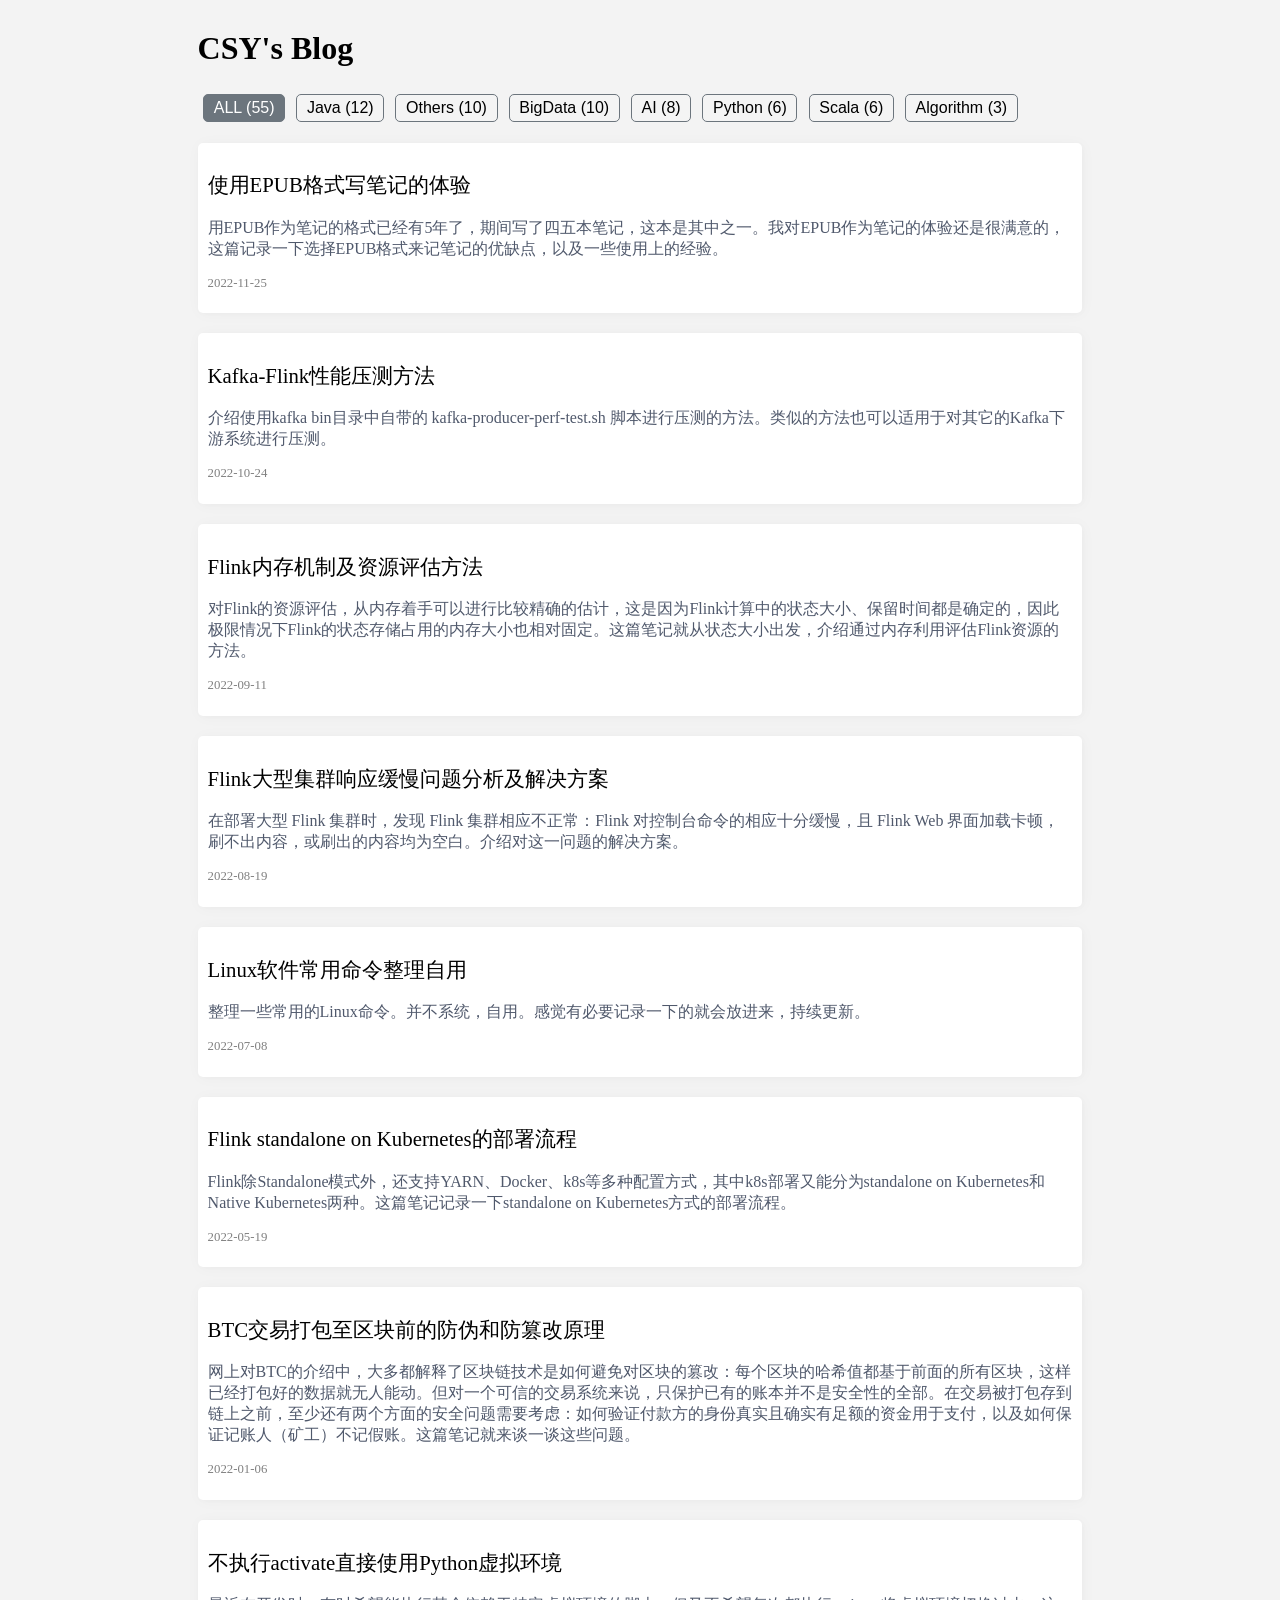
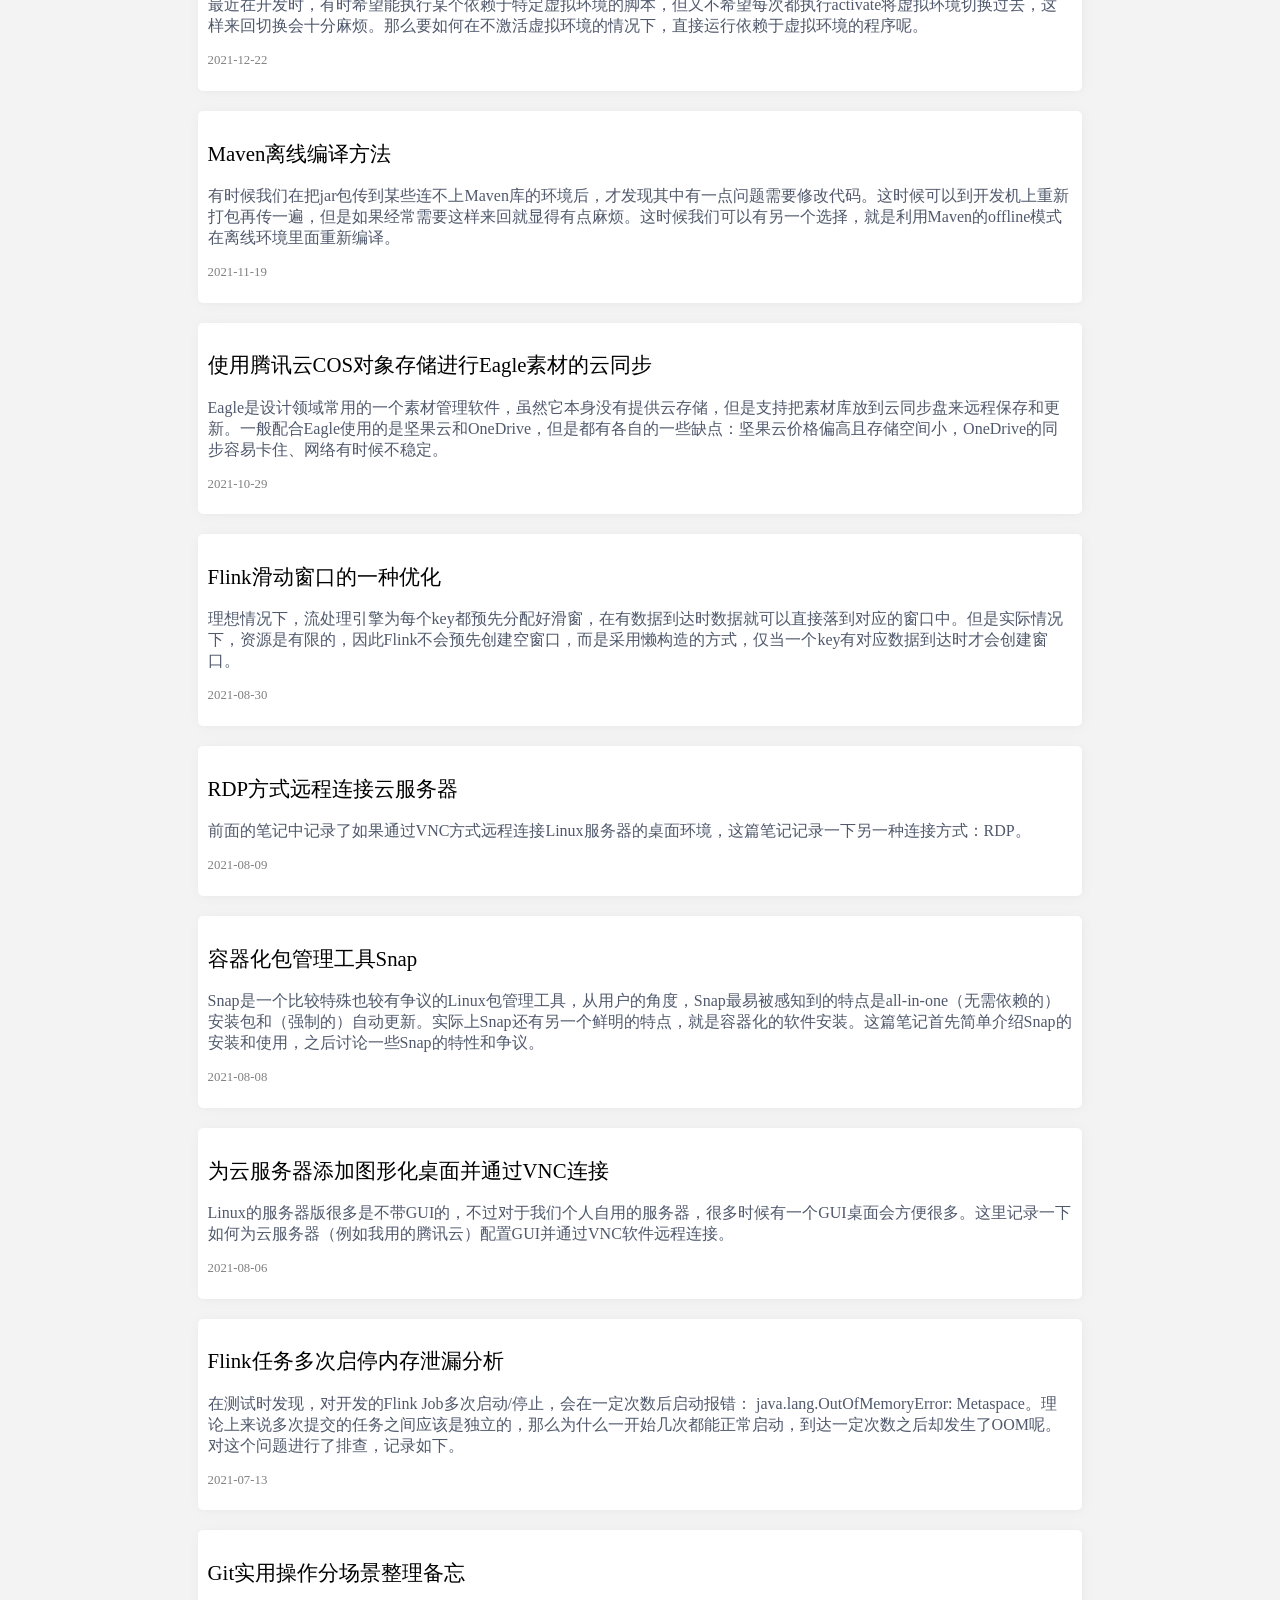
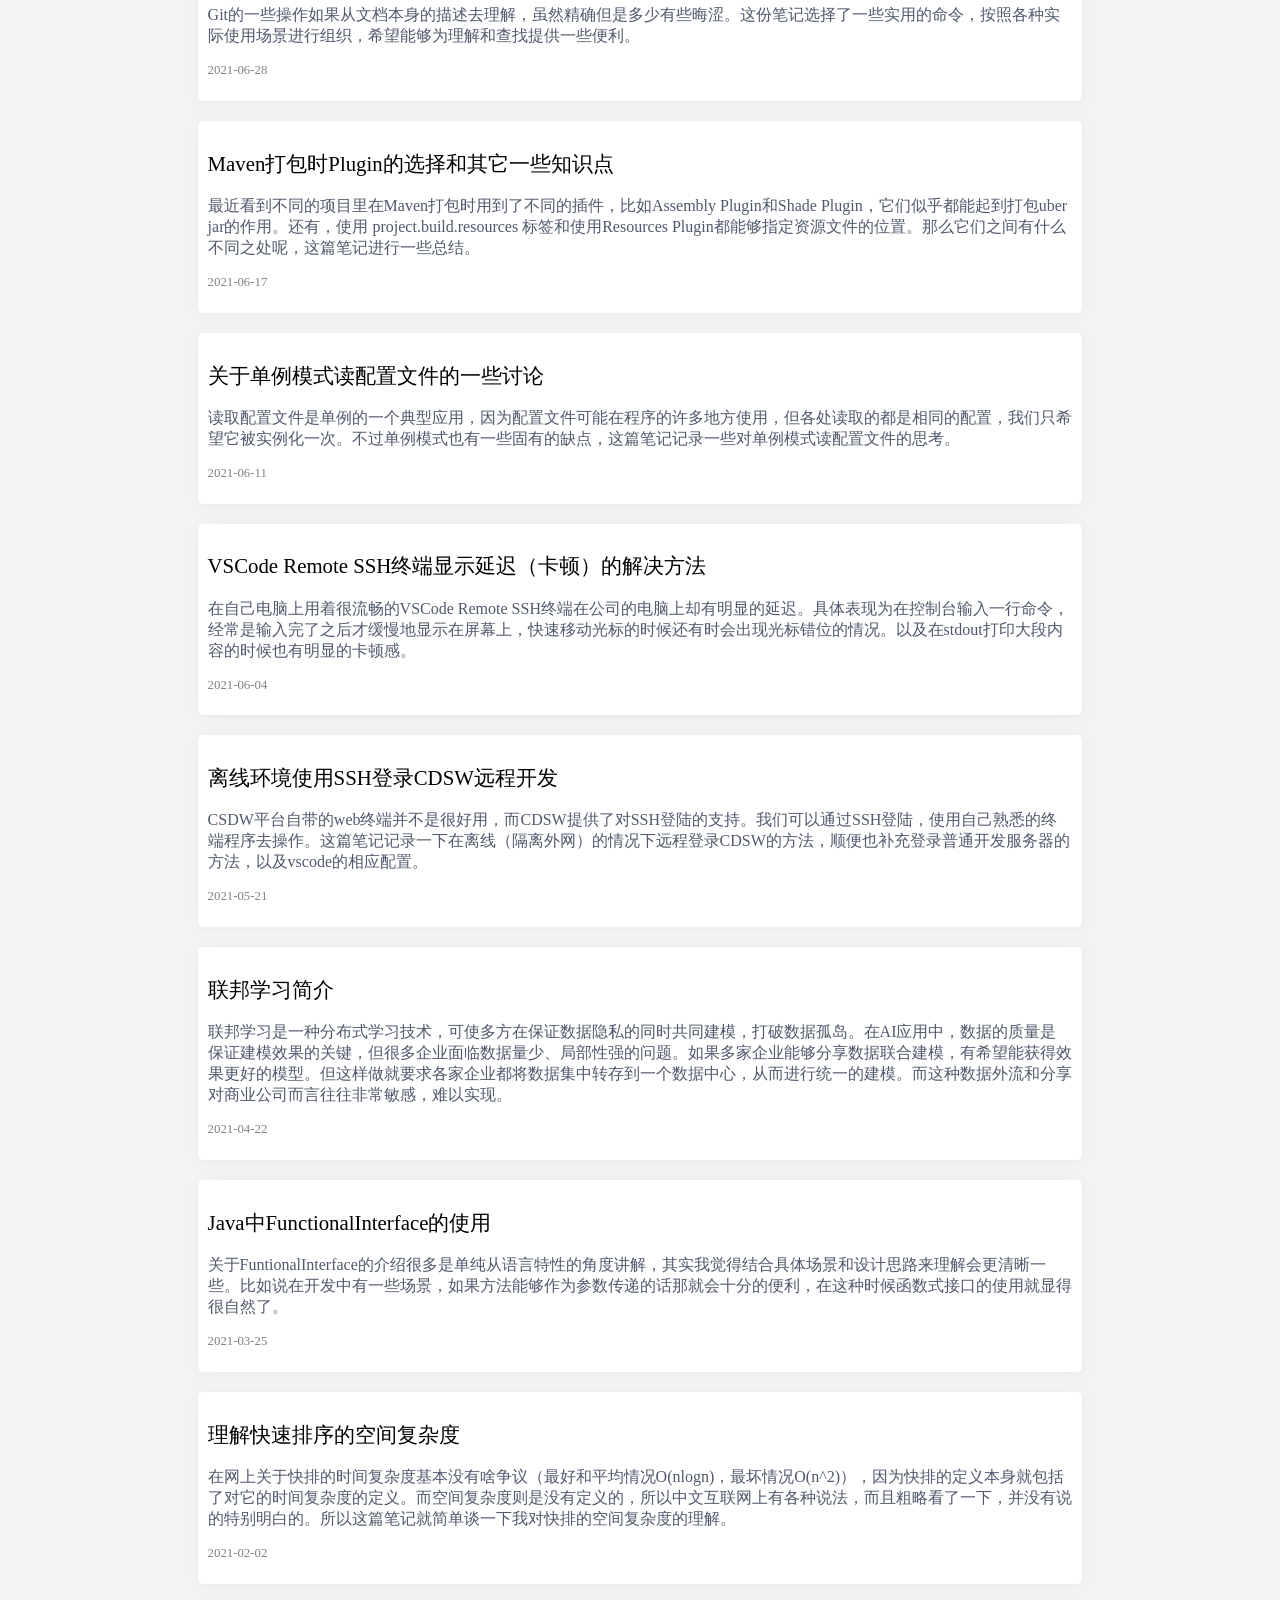
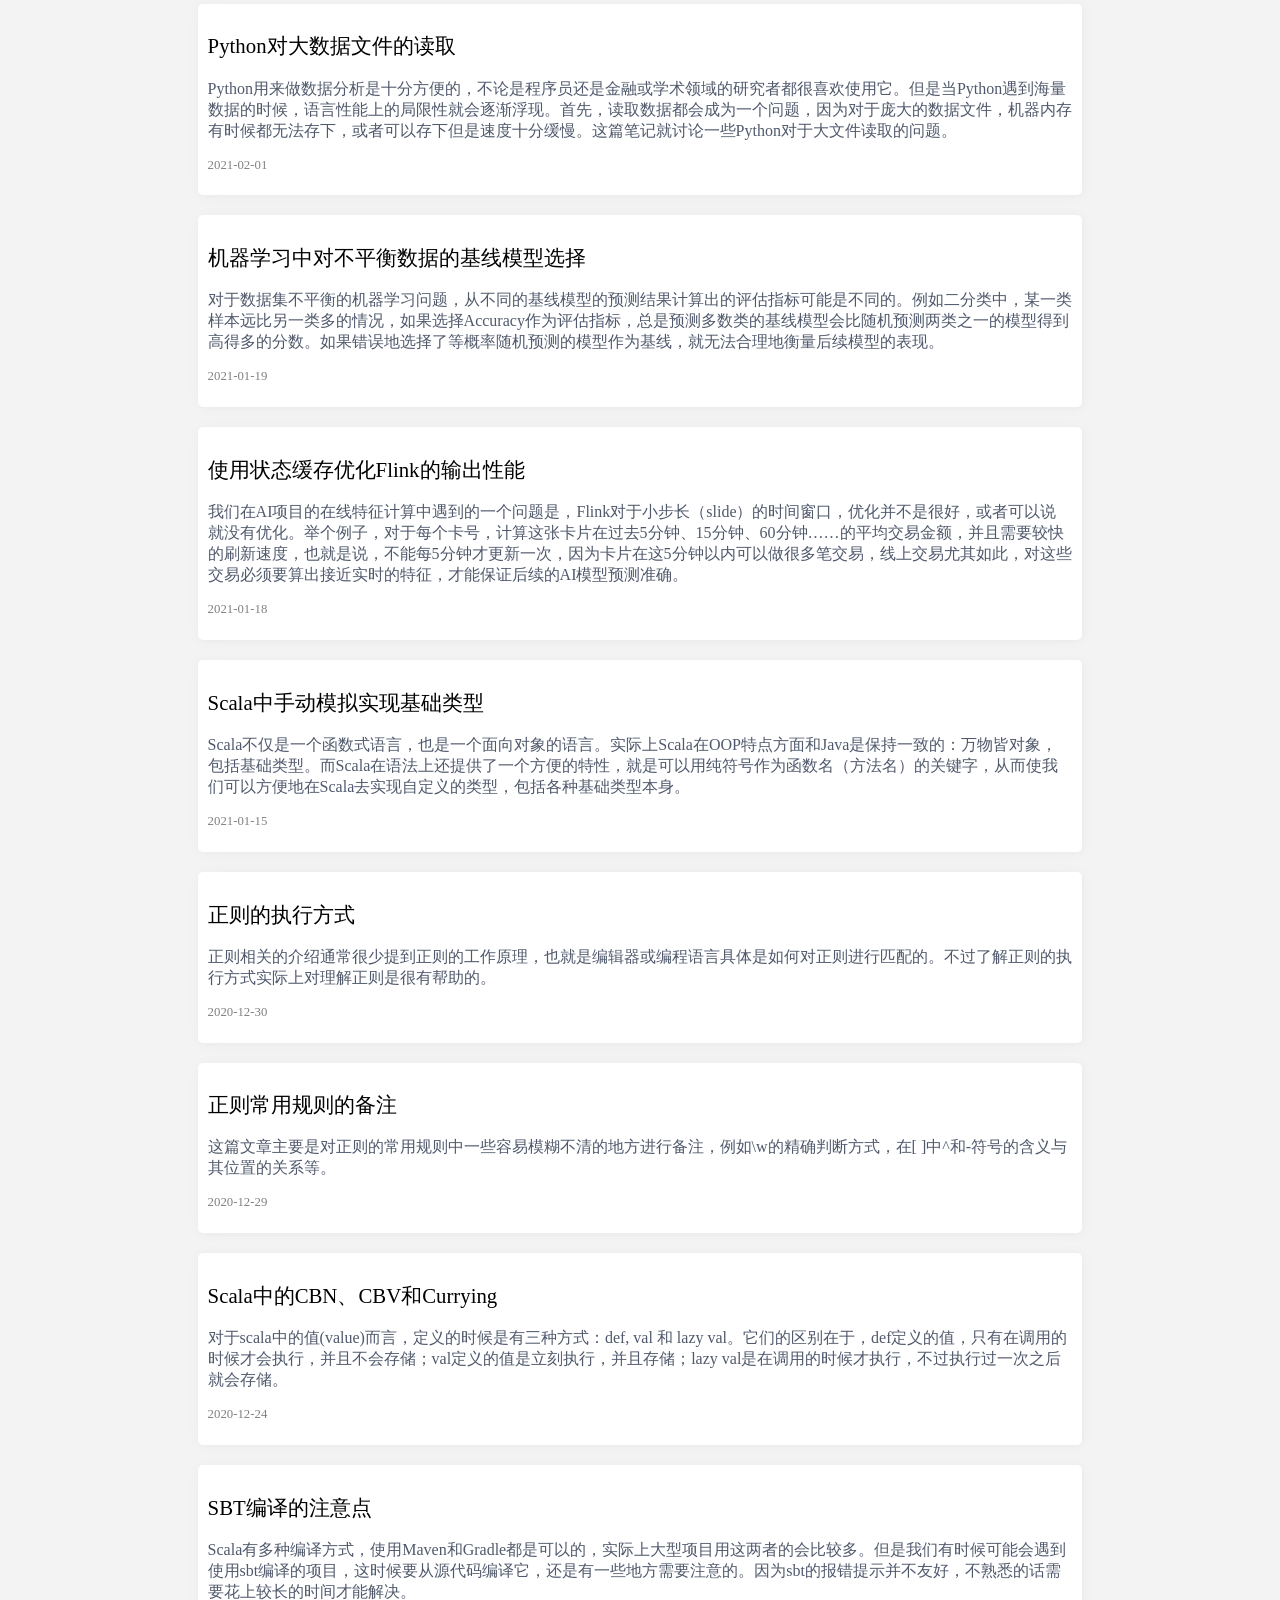
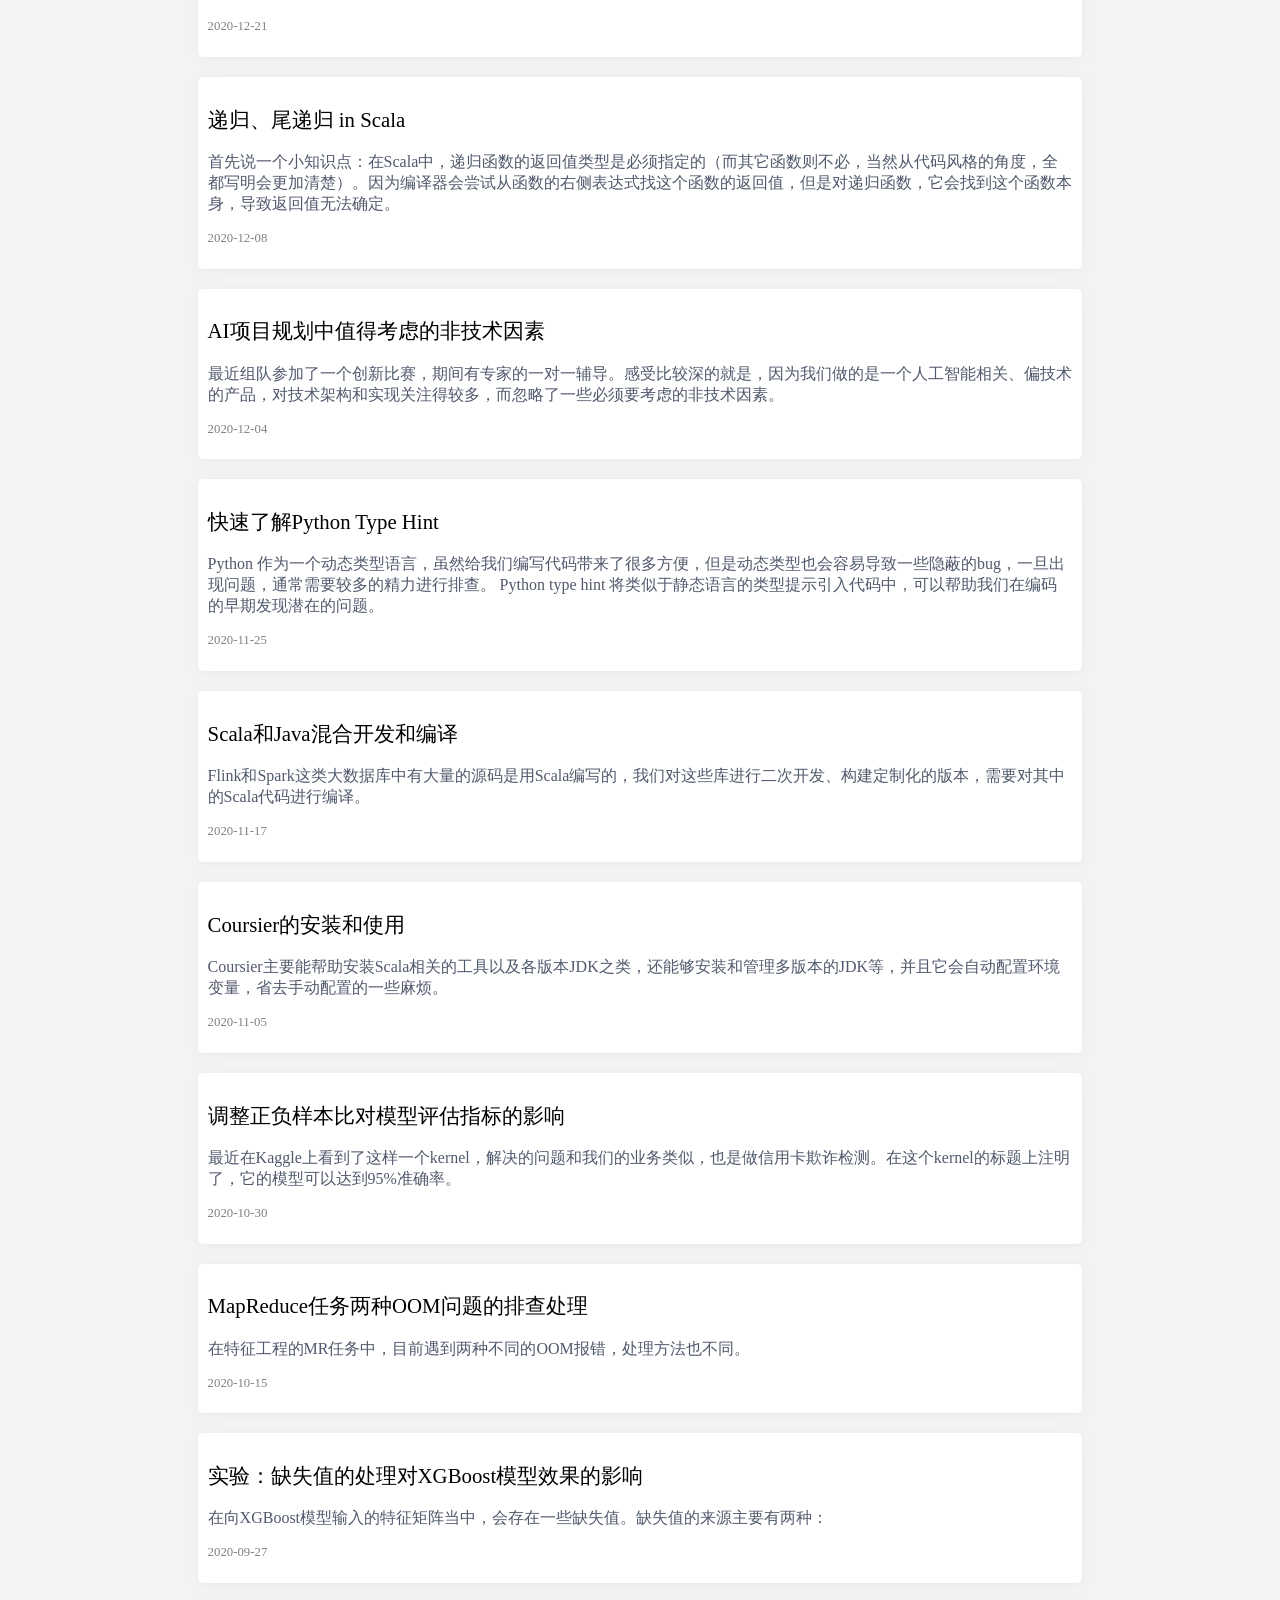
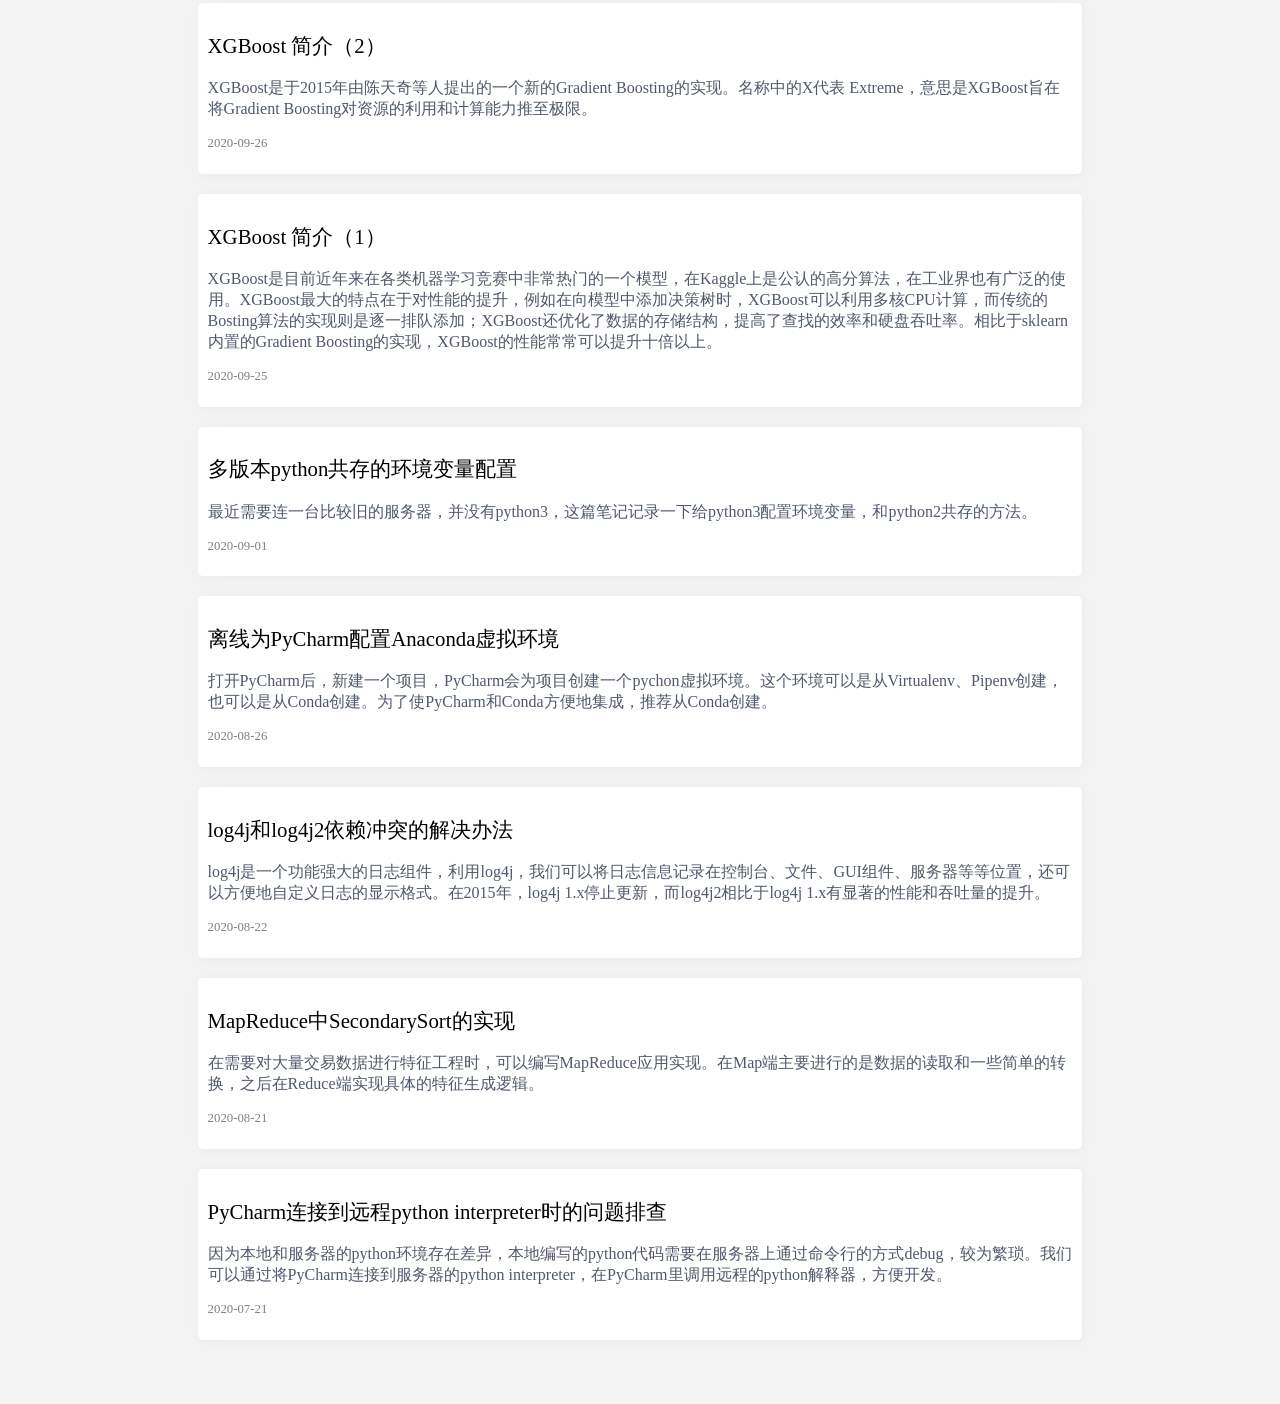
==== commit e4b6a2e8: "update blogpost" ====
--- a/index.html
+++ b/index.html
@@ -1 +1 @@
-<html><head><meta content="text/html;charset=utf-8" http-equiv="Content-Type"><title>CSY's Blog</title><link href="index.css" rel="stylesheet"></head><body><div class="container-div"><h1>CSY's Blog</h1><div><button class="tag" id="All">ALL (49)</button><button class="tag" id="Others">Others (10)</button><button class="tag" id="Java">Java (9)</button><button class="tag" id="AI">AI (8)</button><button class="tag" id="BigData">BigData (7)</button><button class="tag" id="Python">Python (6)</button><button class="tag" id="Scala">Scala (6)</button><button class="tag" id="Algorithm">Algorithm (3)</button></div><a class="link-a" data-tag="Others" href="Text/Section0043.xhtml"><div class="link-div"><p class="headline">EPUB作为笔记格式</p><p class="preview">用EPUB作为笔记的格式已经有5年了，写了四五本笔记，这本是其中之一。我对EPUB作为笔记的体验还是很满意的，记录一下选择EPUB格式来记笔记的优缺点，以及一些实用的使用技巧。</p><p class="date">2022-11-25</p></div></a><a class="link-a" data-tag="Others" href="Text/Section0042.xhtml"><div class="link-div"><p class="headline">Linux软件常用命令整理自用</p><p class="preview">整理一些常用的Linux命令。并不系统，自用。感觉有必要记录一下的就会放进来，持续更新。</p><p class="date">2022-07-08</p></div></a><a class="link-a" data-tag="BigData" href="Text/Section0041.xhtml"><div class="link-div"><p class="headline">Flink standalone on Kubernetes的部署流程</p><p class="preview">Flink除Standalone模式外，还支持YARN、Docker、k8s等多种配置方式，其中k8s部署又能分为standalone on Kubernetes和Native Kubernetes两种。这篇笔记记录一下standalone on Kubernetes方式的部署流程。</p><p class="date">2022-05-19</p></div></a><a class="link-a" data-tag="Others" href="Text/Section0040.xhtml"><div class="link-div"><p class="headline">BTC交易打包至区块前的防伪和防篡改原理</p><p class="preview">网上对BTC的介绍中，大多都解释了区块链技术是如何避免对区块的篡改：每个区块的哈希值都基于前面的所有区块，这样已经打包好的数据就无人能动。但对一个可信的交易系统来说，只保护已有的账本并不是安全性的全部。在交易被打包存到链上之前，至少还有两个方面的安全问题需要考虑：如何验证付款方的身份真实且确实有足额的资金用于支付，以及如何保证记账人（矿工）不记假账。这篇笔记就来谈一谈这些问题。</p><p class="date">2022-01-06</p></div></a><a class="link-a" data-tag="Python" href="Text/Section0039.xhtml"><div class="link-div"><p class="headline">不执行activate直接使用Python虚拟环境</p><p class="preview">最近在开发时，有时希望能执行某个依赖于特定虚拟环境的脚本，但又不希望每次都执行activate将虚拟环境切换过去，这样来回切换会十分麻烦。那么要如何在不激活虚拟环境的情况下，直接运行依赖于虚拟环境的程序呢。</p><p class="date">2021-12-22</p></div></a><a class="link-a" data-tag="Java" href="Text/Section0038.xhtml"><div class="link-div"><p class="headline">Maven离线编译方法</p><p class="preview">有时候我们在把jar包传到某些连不上Maven库的环境后，才发现其中有一点问题需要修改代码。这时候可以到开发机上重新打包再传一遍，但是如果经常需要这样来回就显得有点麻烦。这时候我们可以有另一个选择，就是利用Maven的offline模式在离线环境里面重新编译。</p><p class="date">2021-11-19</p></div></a><a class="link-a" data-tag="Others" href="Text/Section0037.xhtml"><div class="link-div"><p class="headline">使用腾讯云COS对象存储进行Eagle素材的云同步</p><p class="preview">Eagle是设计领域常用的一个素材管理软件，虽然它本身没有提供云存储，但是支持把素材库放到云同步盘来远程保存和更新。一般配合Eagle使用的是坚果云和OneDrive，但是都有各自的一些缺点：坚果云价格偏高且存储空间小，OneDrive的同步容易卡住、网络有时候不稳定。</p><p class="date">2021-10-29</p></div></a><a class="link-a" data-tag="BigData" href="Text/Section0036.xhtml"><div class="link-div"><p class="headline">Flink滑动窗口的一种优化</p><p class="preview">理想情况下，流处理引擎为每个key都预先分配好滑窗，在有数据到达时数据就可以直接落到对应的窗口中。但是实际情况下，资源是有限的，因此Flink不会预先创建空窗口，而是采用懒构造的方式，仅当一个key有对应数据到达时才会创建窗口。</p><p class="date">2021-08-30</p></div></a><a class="link-a" data-tag="Others" href="Text/Section0035.xhtml"><div class="link-div"><p class="headline">RDP方式远程连接云服务器</p><p class="preview">前面的笔记中记录了如果通过VNC方式远程连接Linux服务器的桌面环境，这篇笔记记录一下另一种连接方式：RDP。</p><p class="date">2021-08-09</p></div></a><a class="link-a" data-tag="Others" href="Text/Section0033.xhtml"><div class="link-div"><p class="headline">容器化包管理工具Snap</p><p class="preview">Snap是一个比较特殊也较有争议的Linux包管理工具，从用户的角度，Snap最易被感知到的特点是all-in-one（无需依赖的）安装包和（强制的）自动更新。实际上Snap还有另一个鲜明的特点，就是容器化的软件安装。这篇笔记首先简单介绍Snap的安装和使用，之后讨论一些Snap的特性和争议。</p><p class="date">2021-08-08</p></div></a><a class="link-a" data-tag="Others" href="Text/Section0032.xhtml"><div class="link-div"><p class="headline">为云服务器添加图形化桌面并通过VNC连接</p><p class="preview">Linux的服务器版很多是不带GUI的，不过对于我们个人自用的服务器，很多时候有一个GUI桌面会方便很多。这里记录一下如何为云服务器（例如我用的腾讯云）配置GUI并通过VNC软件远程连接。</p><p class="date">2021-08-06</p></div></a><a class="link-a" data-tag="BigData,Java" href="Text/Section0031.xhtml"><div class="link-div"><p class="headline">Flink任务多次启停内存泄漏分析</p><p class="preview">在测试时发现，对开发的Flink Job多次启动/停止，会在一定次数后启动报错： java.lang.OutOfMemoryError: Metaspace。理论上来说多次提交的任务之间应该是独立的，那么为什么一开始几次都能正常启动，到达一定次数之后却发生了OOM呢。对这个问题进行了排查，记录如下。</p><p class="date">2021-07-13</p></div></a><a class="link-a" data-tag="Others" href="Text/Section0030.xhtml"><div class="link-div"><p class="headline">Git实用操作分场景整理备忘</p><p class="preview">Git的一些操作如果从文档本身的描述去理解，虽然精确但是多少有些晦涩。这份笔记选择了一些实用的命令，按照各种实际使用场景进行组织，希望能够为理解和查找提供一些便利。</p><p class="date">2021-06-28</p></div></a><a class="link-a" data-tag="Java" href="Text/Section0029.xhtml"><div class="link-div"><p class="headline">Maven打包时Plugin的选择和其它一些知识点</p><p class="preview">最近看到不同的项目里在Maven打包时用到了不同的插件，比如Assembly Plugin和Shade Plugin，它们似乎都能起到打包uber jar的作用。还有，使用 project.build.resources 标签和使用Resources Plugin都能够指定资源文件的位置。那么它们之间有什么不同之处呢，这篇笔记进行一些总结。</p><p class="date">2021-06-17</p></div></a><a class="link-a" data-tag="Java" href="Text/Section0028.xhtml"><div class="link-div"><p class="headline">关于单例模式读配置文件的一些讨论</p><p class="preview">读取配置文件是单例的一个典型应用，因为配置文件可能在程序的许多地方使用，但各处读取的都是相同的配置，我们只希望它被实例化一次。不过单例模式也有一些固有的缺点，这篇笔记记录一些对单例模式读配置文件的思考。</p><p class="date">2021-06-11</p></div></a><a class="link-a" data-tag="Others" href="Text/Section0026.xhtml"><div class="link-div"><p class="headline">VSCode Remote SSH终端显示延迟（卡顿）的解决方法</p><p class="preview">在自己电脑上用着很流畅的VSCode Remote SSH终端在公司的电脑上却有明显的延迟。具体表现为在控制台输入一行命令，经常是输入完了之后才缓慢地显示在屏幕上，快速移动光标的时候还有时会出现光标错位的情况。以及在stdout打印大段内容的时候也有明显的卡顿感。</p><p class="date">2021-06-04</p></div></a><a class="link-a" data-tag="AI,Others" href="Text/Section0025.xhtml"><div class="link-div"><p class="headline">离线环境使用SSH登录CDSW远程开发</p><p class="preview">CSDW平台自带的web终端并不是很好用，而CDSW提供了对SSH登陆的支持。我们可以通过SSH登陆，使用自己熟悉的终端程序去操作。这篇笔记记录一下在离线（隔离外网）的情况下远程登录CDSW的方法，顺便也补充登录普通开发服务器的方法，以及vscode的相应配置。</p><p class="date">2021-05-21</p></div></a><a class="link-a" data-tag="AI" href="Text/Section0024.xhtml"><div class="link-div"><p class="headline">联邦学习简介</p><p class="preview">联邦学习是一种分布式学习技术，可使多方在保证数据隐私的同时共同建模，打破数据孤岛。在AI应用中，数据的质量是保证建模效果的关键，但很多企业面临数据量少、局部性强的问题。如果多家企业能够分享数据联合建模，有希望能获得效果更好的模型。但这样做就要求各家企业都将数据集中转存到一个数据中心，从而进行统一的建模。而这种数据外流和分享对商业公司而言往往非常敏感，难以实现。</p><p class="date">2021-04-22</p></div></a><a class="link-a" data-tag="Java" href="Text/Section0023.xhtml"><div class="link-div"><p class="headline">Java中FunctionalInterface的使用</p><p class="preview">关于FuntionalInterface的介绍很多是单纯从语言特性的角度讲解，其实我觉得结合具体场景和设计思路来理解会更清晰一些。比如说在开发中有一些场景，如果方法能够作为参数传递的话那就会十分的便利，在这种时候函数式接口的使用就显得很自然了。</p><p class="date">2021-03-25</p></div></a><a class="link-a" data-tag="Algorithm" href="Text/Section0022.xhtml"><div class="link-div"><p class="headline">理解快速排序的空间复杂度</p><p class="preview">在网上关于快排的时间复杂度基本没有啥争议（最好和平均情况O(nlogn)，最坏情况O(n^2)），因为快排的定义本身就包括了对它的时间复杂度的定义。而空间复杂度则是没有定义的，所以中文互联网上有各种说法，而且粗略看了一下，并没有说的特别明白的。所以这篇笔记就简单谈一下我对快排的空间复杂度的理解。</p><p class="date">2021-02-02</p></div></a><a class="link-a" data-tag="Python, BigData" href="Text/Section0021.xhtml"><div class="link-div"><p class="headline">Python对大数据文件的读取</p><p class="preview">Python用来做数据分析是十分方便的，不论是程序员还是金融或学术领域的研究者都很喜欢使用它。但是当Python遇到海量数据的时候，语言性能上的局限性就会逐渐浮现。首先，读取数据都会成为一个问题，因为对于庞大的数据文件，机器内存有时候都无法存下，或者可以存下但是速度十分缓慢。这篇笔记就讨论一些Python对于大文件读取的问题。</p><p class="date">2021-02-01</p></div></a><a class="link-a" data-tag="AI" href="Text/Section0020.xhtml"><div class="link-div"><p class="headline">机器学习中对不平衡数据的基线模型选择</p><p class="preview">对于数据集不平衡的机器学习问题，从不同的基线模型的预测结果计算出的评估指标可能是不同的。例如二分类中，某一类样本远比另一类多的情况，如果选择Accuracy作为评估指标，总是预测多数类的基线模型会比随机预测两类之一的模型得到高得多的分数。如果错误地选择了等概率随机预测的模型作为基线，就无法合理地衡量后续模型的表现。</p><p class="date">2021-01-19</p></div></a><a class="link-a" data-tag="BigData" href="Text/Section0019.xhtml"><div class="link-div"><p class="headline">使用状态缓存优化Flink的输出性能</p><p class="preview">我们在AI项目的在线特征计算中遇到的一个问题是，Flink对于小步长（slide）的时间窗口，优化并不是很好，或者可以说就没有优化。举个例子，对于每个卡号，计算这张卡片在过去5分钟、15分钟、60分钟……的平均交易金额，并且需要较快的刷新速度，也就是说，不能每5分钟才更新一次，因为卡片在这5分钟以内可以做很多笔交易，线上交易尤其如此，对这些交易必须要算出接近实时的特征，才能保证后续的AI模型预测准确。</p><p class="date">2021-01-18</p></div></a><a class="link-a" data-tag="Scala" href="Text/Section0018.xhtml"><div class="link-div"><p class="headline">Scala中手动模拟实现基础类型</p><p class="preview">Scala不仅是一个函数式语言，也是一个面向对象的语言。实际上Scala在OOP特点方面和Java是保持一致的：万物皆对象，包括基础类型。而Scala在语法上还提供了一个方便的特性，就是可以用纯符号作为函数名（方法名）的关键字，从而使我们可以方便地在Scala去实现自定义的类型，包括各种基础类型本身。</p><p class="date">2021-01-15</p></div></a><a class="link-a" data-tag="Algorithm" href="Text/Section0016.xhtml"><div class="link-div"><p class="headline">正则的执行方式</p><p class="preview">正则相关的介绍通常很少提到正则的工作原理，也就是编辑器或编程语言具体是如何对正则进行匹配的。不过了解正则的执行方式实际上对理解正则是很有帮助的。</p><p class="date">2020-12-30</p></div></a><a class="link-a" data-tag="Algorithm" href="Text/Section0017.xhtml"><div class="link-div"><p class="headline">正则常用规则的备注</p><p class="preview">这篇文章主要是对正则的常用规则中一些容易模糊不清的地方进行备注，例如\w的精确判断方式，在[ ]中^和-符号的含义与其位置的关系等。</p><p class="date">2020-12-29</p></div></a><a class="link-a" data-tag="Scala" href="Text/Section0015.xhtml"><div class="link-div"><p class="headline">Scala中的CBN、CBV和Currying</p><p class="preview">对于scala中的值(value)而言，定义的时候是有三种方式：def, val 和 lazy val。它们的区别在于，def定义的值，只有在调用的时候才会执行，并且不会存储；val定义的值是立刻执行，并且存储；lazy val是在调用的时候才执行，不过执行过一次之后就会存储。</p><p class="date">2020-12-24</p></div></a><a class="link-a" data-tag="Scala" href="Text/Section0014.xhtml"><div class="link-div"><p class="headline">SBT编译的注意点</p><p class="preview">Scala有多种编译方式，使用Maven和Gradle都是可以的，实际上大型项目用这两者的会比较多。但是我们有时候可能会遇到使用sbt编译的项目，这时候要从源代码编译它，还是有一些地方需要注意的。因为sbt的报错提示并不友好，不熟悉的话需要花上较长的时间才能解决。</p><p class="date">2020-12-21</p></div></a><a class="link-a" data-tag="Scala" href="Text/Section0006.xhtml"><div class="link-div"><p class="headline">递归、尾递归 in Scala</p><p class="preview">首先说一个小知识点：在Scala中，递归函数的返回值类型是必须指定的（而其它函数则不必，当然从代码风格的角度，全都写明会更加清楚）。因为编译器会尝试从函数的右侧表达式找这个函数的返回值，但是对递归函数，它会找到这个函数本身，导致返回值无法确定。</p><p class="date">2020-12-08</p></div></a><a class="link-a" data-tag="AI" href="Text/Section0005.xhtml"><div class="link-div"><p class="headline">AI项目规划中值得考虑的非技术因素</p><p class="preview">最近组队参加了一个创新比赛，期间有专家的一对一辅导。感受比较深的就是，因为我们做的是一个人工智能相关、偏技术的产品，对技术架构和实现关注得较多，而忽略了一些必须要考虑的非技术因素。</p><p class="date">2020-12-04</p></div></a><a class="link-a" data-tag="Python" href="Text/Section0004.xhtml"><div class="link-div"><p class="headline">快速了解Python Type Hint</p><p class="preview">Python 作为一个动态类型语言，虽然给我们编写代码带来了很多方便，但是动态类型也会容易导致一些隐蔽的bug，一旦出现问题，通常需要较多的精力进行排查。 Python type hint 将类似于静态语言的类型提示引入代码中，可以帮助我们在编码的早期发现潜在的问题。</p><p class="date">2020-11-25</p></div></a><a class="link-a" data-tag="Scala, Java" href="Text/Section0003.xhtml"><div class="link-div"><p class="headline">Scala和Java混合开发和编译</p><p class="preview">Flink和Spark这类大数据库中有大量的源码是用Scala编写的，我们对这些库进行二次开发、构建定制化的版本，需要对其中的Scala代码进行编译。</p><p class="date">2020-11-17</p></div></a><a class="link-a" data-tag="Scala,Java" href="Text/Section0034.xhtml"><div class="link-div"><p class="headline">Coursier的安装和使用</p><p class="preview">Coursier主要能帮助安装Scala相关的工具以及各版本JDK之类，还能够安装和管理多版本的JDK等，并且它会自动配置环境变量，省去手动配置的一些麻烦。</p><p class="date">2020-11-05</p></div></a><a class="link-a" data-tag="AI" href="Text/Section0001.xhtml"><div class="link-div"><p class="headline">调整正负样本比对模型评估指标的影响</p><p class="preview">最近在Kaggle上看到了这样一个kernel，解决的问题和我们的业务类似，也是做信用卡欺诈检测。在这个kernel的标题上注明了，它的模型可以达到95%准确率。</p><p class="date">2020-10-30</p></div></a><a class="link-a" data-tag="BigData" href="Text/Section0012.xhtml"><div class="link-div"><p class="headline">MapReduce任务两种OOM问题的排查处理</p><p class="preview">在特征工程的MR任务中，目前遇到两种不同的OOM报错，处理方法也不同。</p><p class="date">2020-10-15</p></div></a><a class="link-a" data-tag="AI" href="Text/Section0011.xhtml"><div class="link-div"><p class="headline">实验：缺失值的处理对XGBoost模型效果的影响</p><p class="preview">在向XGBoost模型输入的特征矩阵当中，会存在一些缺失值。缺失值的来源主要有两种：</p><p class="date">2020-09-27</p></div></a><a class="link-a" data-tag="AI" href="Text/Section0007.xhtml"><div class="link-div"><p class="headline">XGBoost 简介（2）</p><p class="preview">XGBoost是于2015年由陈天奇等人提出的一个新的Gradient Boosting的实现。名称中的X代表 Extreme，意思是XGBoost旨在将Gradient Boosting对资源的利用和计算能力推至极限。</p><p class="date">2020-09-26</p></div></a><a class="link-a" data-tag="AI" href="Text/Section0002.xhtml"><div class="link-div"><p class="headline">XGBoost 简介（1）</p><p class="preview">XGBoost是目前近年来在各类机器学习竞赛中非常热门的一个模型，在Kaggle上是公认的高分算法，在工业界也有广泛的使用。XGBoost最大的特点在于对性能的提升，例如在向模型中添加决策树时，XGBoost可以利用多核CPU计算，而传统的Bosting算法的实现则是逐一排队添加；XGBoost还优化了数据的存储结构，提高了查找的效率和硬盘吞吐率。相比于sklearn内置的Gradient Boosting的实现，XGBoost的性能常常可以提升十倍以上。</p><p class="date">2020-09-25</p></div></a><a class="link-a" data-tag="Python" href="Text/Section0027.xhtml"><div class="link-div"><p class="headline">多版本python共存的环境变量配置</p><p class="preview">最近需要连一台比较旧的服务器，并没有python3，这篇笔记记录一下给python3配置环境变量，和python2共存的方法。</p><p class="date">2020-09-01</p></div></a><a class="link-a" data-tag="Python" href="Text/Section0010.xhtml"><div class="link-div"><p class="headline">离线为PyCharm配置Anaconda虚拟环境</p><p class="preview">打开PyCharm后，新建一个项目，PyCharm会为项目创建一个pychon虚拟环境。这个环境可以是从Virtualenv、Pipenv创建，也可以是从Conda创建。为了使PyCharm和Conda方便地集成，推荐从Conda创建。</p><p class="date">2020-08-26</p></div></a><a class="link-a" data-tag="Java" href="Text/Section0009.xhtml"><div class="link-div"><p class="headline">log4j和log4j2依赖冲突的解决办法</p><p class="preview">log4j是一个功能强大的日志组件，利用log4j，我们可以将日志信息记录在控制台、文件、GUI组件、服务器等等位置，还可以方便地自定义日志的显示格式。在2015年，log4j 1.x停止更新，而log4j2相比于log4j 1.x有显著的性能和吞吐量的提升。</p><p class="date">2020-08-22</p></div></a><a class="link-a" data-tag="BigData, Java" href="Text/Section0008.xhtml"><div class="link-div"><p class="headline">MapReduce中SecondarySort的实现</p><p class="preview">在需要对大量交易数据进行特征工程时，可以编写MapReduce应用实现。在Map端主要进行的是数据的读取和一些简单的转换，之后在Reduce端实现具体的特征生成逻辑。</p><p class="date">2020-08-21</p></div></a><a class="link-a" data-tag="Python" href="Text/Section0013.xhtml"><div class="link-div"><p class="headline">PyCharm连接到远程python interpreter时的问题排查</p><p class="preview">因为本地和服务器的python环境存在差异，本地编写的python代码需要在服务器上通过命令行的方式debug，较为繁琐。我们可以通过将PyCharm连接到服务器的python interpreter，在PyCharm里调用远程的python解释器，方便开发。</p><p class="date">2020-07-21</p></div></a></div></body><script src="index.js"></script></html>+<html><head><meta content="text/html;charset=utf-8" http-equiv="Content-Type"><title>CSY's Blog</title><link href="index.css" rel="stylesheet"></head><body><div class="container-div"><h1>CSY's Blog</h1><div><button class="tag" id="All">ALL (55)</button><button class="tag" id="Java">Java (12)</button><button class="tag" id="Others">Others (10)</button><button class="tag" id="BigData">BigData (10)</button><button class="tag" id="AI">AI (8)</button><button class="tag" id="Python">Python (6)</button><button class="tag" id="Scala">Scala (6)</button><button class="tag" id="Algorithm">Algorithm (3)</button></div><a class="link-a" data-tag="Others" href="Text/Section0043.xhtml"><div class="link-div"><p class="headline">使用EPUB格式写笔记的体验</p><p class="preview">用EPUB作为笔记的格式已经有5年了，期间写了四五本笔记，这本是其中之一。我对EPUB作为笔记的体验还是很满意的，这篇记录一下选择EPUB格式来记笔记的优缺点，以及一些使用上的经验。</p><p class="date">2022-11-25</p></div></a><a class="link-a" data-tag="Java, BigData" href="Text/Section0046.xhtml"><div class="link-div"><p class="headline">Kafka-Flink性能压测方法</p><p class="preview">介绍使用kafka bin目录中自带的 kafka-producer-perf-test.sh 脚本进行压测的方法。类似的方法也可以适用于对其它的Kafka下游系统进行压测。</p><p class="date">2022-10-24</p></div></a><a class="link-a" data-tag="Java, BigData" href="Text/Section0045.xhtml"><div class="link-div"><p class="headline">Flink内存机制及资源评估方法</p><p class="preview">对Flink的资源评估，从内存着手可以进行比较精确的估计，这是因为Flink计算中的状态大小、保留时间都是确定的，因此极限情况下Flink的状态存储占用的内存大小也相对固定。这篇笔记就从状态大小出发，介绍通过内存利用评估Flink资源的方法。</p><p class="date">2022-09-11</p></div></a><a class="link-a" data-tag="Java, BigData" href="Text/Section0044.xhtml"><div class="link-div"><p class="headline">Flink大型集群响应缓慢问题分析及解决方案</p><p class="preview">在部署大型 Flink 集群时，发现 Flink 集群相应不正常：Flink 对控制台命令的相应十分缓慢，且 Flink Web 界面加载卡顿，刷不出内容，或刷出的内容均为空白。介绍对这一问题的解决方案。</p><p class="date">2022-08-19</p></div></a><a class="link-a" data-tag="Others" href="Text/Section0042.xhtml"><div class="link-div"><p class="headline">Linux软件常用命令整理自用</p><p class="preview">整理一些常用的Linux命令。并不系统，自用。感觉有必要记录一下的就会放进来，持续更新。</p><p class="date">2022-07-08</p></div></a><a class="link-a" data-tag="BigData" href="Text/Section0041.xhtml"><div class="link-div"><p class="headline">Flink standalone on Kubernetes的部署流程</p><p class="preview">Flink除Standalone模式外，还支持YARN、Docker、k8s等多种配置方式，其中k8s部署又能分为standalone on Kubernetes和Native Kubernetes两种。这篇笔记记录一下standalone on Kubernetes方式的部署流程。</p><p class="date">2022-05-19</p></div></a><a class="link-a" data-tag="Others" href="Text/Section0040.xhtml"><div class="link-div"><p class="headline">BTC交易打包至区块前的防伪和防篡改原理</p><p class="preview">网上对BTC的介绍中，大多都解释了区块链技术是如何避免对区块的篡改：每个区块的哈希值都基于前面的所有区块，这样已经打包好的数据就无人能动。但对一个可信的交易系统来说，只保护已有的账本并不是安全性的全部。在交易被打包存到链上之前，至少还有两个方面的安全问题需要考虑：如何验证付款方的身份真实且确实有足额的资金用于支付，以及如何保证记账人（矿工）不记假账。这篇笔记就来谈一谈这些问题。</p><p class="date">2022-01-06</p></div></a><a class="link-a" data-tag="Python" href="Text/Section0039.xhtml"><div class="link-div"><p class="headline">不执行activate直接使用Python虚拟环境</p><p class="preview">最近在开发时，有时希望能执行某个依赖于特定虚拟环境的脚本，但又不希望每次都执行activate将虚拟环境切换过去，这样来回切换会十分麻烦。那么要如何在不激活虚拟环境的情况下，直接运行依赖于虚拟环境的程序呢。</p><p class="date">2021-12-22</p></div></a><a class="link-a" data-tag="Java" href="Text/Section0038.xhtml"><div class="link-div"><p class="headline">Maven离线编译方法</p><p class="preview">有时候我们在把jar包传到某些连不上Maven库的环境后，才发现其中有一点问题需要修改代码。这时候可以到开发机上重新打包再传一遍，但是如果经常需要这样来回就显得有点麻烦。这时候我们可以有另一个选择，就是利用Maven的offline模式在离线环境里面重新编译。</p><p class="date">2021-11-19</p></div></a><a class="link-a" data-tag="Others" href="Text/Section0037.xhtml"><div class="link-div"><p class="headline">使用腾讯云COS对象存储进行Eagle素材的云同步</p><p class="preview">Eagle是设计领域常用的一个素材管理软件，虽然它本身没有提供云存储，但是支持把素材库放到云同步盘来远程保存和更新。一般配合Eagle使用的是坚果云和OneDrive，但是都有各自的一些缺点：坚果云价格偏高且存储空间小，OneDrive的同步容易卡住、网络有时候不稳定。</p><p class="date">2021-10-29</p></div></a><a class="link-a" data-tag="BigData" href="Text/Section0036.xhtml"><div class="link-div"><p class="headline">Flink滑动窗口的一种优化</p><p class="preview">理想情况下，流处理引擎为每个key都预先分配好滑窗，在有数据到达时数据就可以直接落到对应的窗口中。但是实际情况下，资源是有限的，因此Flink不会预先创建空窗口，而是采用懒构造的方式，仅当一个key有对应数据到达时才会创建窗口。</p><p class="date">2021-08-30</p></div></a><a class="link-a" data-tag="Others" href="Text/Section0035.xhtml"><div class="link-div"><p class="headline">RDP方式远程连接云服务器</p><p class="preview">前面的笔记中记录了如果通过VNC方式远程连接Linux服务器的桌面环境，这篇笔记记录一下另一种连接方式：RDP。</p><p class="date">2021-08-09</p></div></a><a class="link-a" data-tag="Others" href="Text/Section0033.xhtml"><div class="link-div"><p class="headline">容器化包管理工具Snap</p><p class="preview">Snap是一个比较特殊也较有争议的Linux包管理工具，从用户的角度，Snap最易被感知到的特点是all-in-one（无需依赖的）安装包和（强制的）自动更新。实际上Snap还有另一个鲜明的特点，就是容器化的软件安装。这篇笔记首先简单介绍Snap的安装和使用，之后讨论一些Snap的特性和争议。</p><p class="date">2021-08-08</p></div></a><a class="link-a" data-tag="Others" href="Text/Section0032.xhtml"><div class="link-div"><p class="headline">为云服务器添加图形化桌面并通过VNC连接</p><p class="preview">Linux的服务器版很多是不带GUI的，不过对于我们个人自用的服务器，很多时候有一个GUI桌面会方便很多。这里记录一下如何为云服务器（例如我用的腾讯云）配置GUI并通过VNC软件远程连接。</p><p class="date">2021-08-06</p></div></a><a class="link-a" data-tag="BigData,Java" href="Text/Section0031.xhtml"><div class="link-div"><p class="headline">Flink任务多次启停内存泄漏分析</p><p class="preview">在测试时发现，对开发的Flink Job多次启动/停止，会在一定次数后启动报错： java.lang.OutOfMemoryError: Metaspace。理论上来说多次提交的任务之间应该是独立的，那么为什么一开始几次都能正常启动，到达一定次数之后却发生了OOM呢。对这个问题进行了排查，记录如下。</p><p class="date">2021-07-13</p></div></a><a class="link-a" data-tag="Others" href="Text/Section0030.xhtml"><div class="link-div"><p class="headline">Git实用操作分场景整理备忘</p><p class="preview">Git的一些操作如果从文档本身的描述去理解，虽然精确但是多少有些晦涩。这份笔记选择了一些实用的命令，按照各种实际使用场景进行组织，希望能够为理解和查找提供一些便利。</p><p class="date">2021-06-28</p></div></a><a class="link-a" data-tag="Java" href="Text/Section0029.xhtml"><div class="link-div"><p class="headline">Maven打包时Plugin的选择和其它一些知识点</p><p class="preview">最近看到不同的项目里在Maven打包时用到了不同的插件，比如Assembly Plugin和Shade Plugin，它们似乎都能起到打包uber jar的作用。还有，使用 project.build.resources 标签和使用Resources Plugin都能够指定资源文件的位置。那么它们之间有什么不同之处呢，这篇笔记进行一些总结。</p><p class="date">2021-06-17</p></div></a><a class="link-a" data-tag="Java" href="Text/Section0028.xhtml"><div class="link-div"><p class="headline">关于单例模式读配置文件的一些讨论</p><p class="preview">读取配置文件是单例的一个典型应用，因为配置文件可能在程序的许多地方使用，但各处读取的都是相同的配置，我们只希望它被实例化一次。不过单例模式也有一些固有的缺点，这篇笔记记录一些对单例模式读配置文件的思考。</p><p class="date">2021-06-11</p></div></a><a class="link-a" data-tag="Others" href="Text/Section0026.xhtml"><div class="link-div"><p class="headline">VSCode Remote SSH终端显示延迟（卡顿）的解决方法</p><p class="preview">在自己电脑上用着很流畅的VSCode Remote SSH终端在公司的电脑上却有明显的延迟。具体表现为在控制台输入一行命令，经常是输入完了之后才缓慢地显示在屏幕上，快速移动光标的时候还有时会出现光标错位的情况。以及在stdout打印大段内容的时候也有明显的卡顿感。</p><p class="date">2021-06-04</p></div></a><a class="link-a" data-tag="AI,Others" href="Text/Section0025.xhtml"><div class="link-div"><p class="headline">离线环境使用SSH登录CDSW远程开发</p><p class="preview">CSDW平台自带的web终端并不是很好用，而CDSW提供了对SSH登陆的支持。我们可以通过SSH登陆，使用自己熟悉的终端程序去操作。这篇笔记记录一下在离线（隔离外网）的情况下远程登录CDSW的方法，顺便也补充登录普通开发服务器的方法，以及vscode的相应配置。</p><p class="date">2021-05-21</p></div></a><a class="link-a" data-tag="AI" href="Text/Section0024.xhtml"><div class="link-div"><p class="headline">联邦学习简介</p><p class="preview">联邦学习是一种分布式学习技术，可使多方在保证数据隐私的同时共同建模，打破数据孤岛。在AI应用中，数据的质量是保证建模效果的关键，但很多企业面临数据量少、局部性强的问题。如果多家企业能够分享数据联合建模，有希望能获得效果更好的模型。但这样做就要求各家企业都将数据集中转存到一个数据中心，从而进行统一的建模。而这种数据外流和分享对商业公司而言往往非常敏感，难以实现。</p><p class="date">2021-04-22</p></div></a><a class="link-a" data-tag="Java" href="Text/Section0023.xhtml"><div class="link-div"><p class="headline">Java中FunctionalInterface的使用</p><p class="preview">关于FuntionalInterface的介绍很多是单纯从语言特性的角度讲解，其实我觉得结合具体场景和设计思路来理解会更清晰一些。比如说在开发中有一些场景，如果方法能够作为参数传递的话那就会十分的便利，在这种时候函数式接口的使用就显得很自然了。</p><p class="date">2021-03-25</p></div></a><a class="link-a" data-tag="Algorithm" href="Text/Section0022.xhtml"><div class="link-div"><p class="headline">理解快速排序的空间复杂度</p><p class="preview">在网上关于快排的时间复杂度基本没有啥争议（最好和平均情况O(nlogn)，最坏情况O(n^2)），因为快排的定义本身就包括了对它的时间复杂度的定义。而空间复杂度则是没有定义的，所以中文互联网上有各种说法，而且粗略看了一下，并没有说的特别明白的。所以这篇笔记就简单谈一下我对快排的空间复杂度的理解。</p><p class="date">2021-02-02</p></div></a><a class="link-a" data-tag="Python, BigData" href="Text/Section0021.xhtml"><div class="link-div"><p class="headline">Python对大数据文件的读取</p><p class="preview">Python用来做数据分析是十分方便的，不论是程序员还是金融或学术领域的研究者都很喜欢使用它。但是当Python遇到海量数据的时候，语言性能上的局限性就会逐渐浮现。首先，读取数据都会成为一个问题，因为对于庞大的数据文件，机器内存有时候都无法存下，或者可以存下但是速度十分缓慢。这篇笔记就讨论一些Python对于大文件读取的问题。</p><p class="date">2021-02-01</p></div></a><a class="link-a" data-tag="AI" href="Text/Section0020.xhtml"><div class="link-div"><p class="headline">机器学习中对不平衡数据的基线模型选择</p><p class="preview">对于数据集不平衡的机器学习问题，从不同的基线模型的预测结果计算出的评估指标可能是不同的。例如二分类中，某一类样本远比另一类多的情况，如果选择Accuracy作为评估指标，总是预测多数类的基线模型会比随机预测两类之一的模型得到高得多的分数。如果错误地选择了等概率随机预测的模型作为基线，就无法合理地衡量后续模型的表现。</p><p class="date">2021-01-19</p></div></a><a class="link-a" data-tag="BigData" href="Text/Section0019.xhtml"><div class="link-div"><p class="headline">使用状态缓存优化Flink的输出性能</p><p class="preview">我们在AI项目的在线特征计算中遇到的一个问题是，Flink对于小步长（slide）的时间窗口，优化并不是很好，或者可以说就没有优化。举个例子，对于每个卡号，计算这张卡片在过去5分钟、15分钟、60分钟……的平均交易金额，并且需要较快的刷新速度，也就是说，不能每5分钟才更新一次，因为卡片在这5分钟以内可以做很多笔交易，线上交易尤其如此，对这些交易必须要算出接近实时的特征，才能保证后续的AI模型预测准确。</p><p class="date">2021-01-18</p></div></a><a class="link-a" data-tag="Scala" href="Text/Section0018.xhtml"><div class="link-div"><p class="headline">Scala中手动模拟实现基础类型</p><p class="preview">Scala不仅是一个函数式语言，也是一个面向对象的语言。实际上Scala在OOP特点方面和Java是保持一致的：万物皆对象，包括基础类型。而Scala在语法上还提供了一个方便的特性，就是可以用纯符号作为函数名（方法名）的关键字，从而使我们可以方便地在Scala去实现自定义的类型，包括各种基础类型本身。</p><p class="date">2021-01-15</p></div></a><a class="link-a" data-tag="Algorithm" href="Text/Section0016.xhtml"><div class="link-div"><p class="headline">正则的执行方式</p><p class="preview">正则相关的介绍通常很少提到正则的工作原理，也就是编辑器或编程语言具体是如何对正则进行匹配的。不过了解正则的执行方式实际上对理解正则是很有帮助的。</p><p class="date">2020-12-30</p></div></a><a class="link-a" data-tag="Algorithm" href="Text/Section0017.xhtml"><div class="link-div"><p class="headline">正则常用规则的备注</p><p class="preview">这篇文章主要是对正则的常用规则中一些容易模糊不清的地方进行备注，例如\w的精确判断方式，在[ ]中^和-符号的含义与其位置的关系等。</p><p class="date">2020-12-29</p></div></a><a class="link-a" data-tag="Scala" href="Text/Section0015.xhtml"><div class="link-div"><p class="headline">Scala中的CBN、CBV和Currying</p><p class="preview">对于scala中的值(value)而言，定义的时候是有三种方式：def, val 和 lazy val。它们的区别在于，def定义的值，只有在调用的时候才会执行，并且不会存储；val定义的值是立刻执行，并且存储；lazy val是在调用的时候才执行，不过执行过一次之后就会存储。</p><p class="date">2020-12-24</p></div></a><a class="link-a" data-tag="Scala" href="Text/Section0014.xhtml"><div class="link-div"><p class="headline">SBT编译的注意点</p><p class="preview">Scala有多种编译方式，使用Maven和Gradle都是可以的，实际上大型项目用这两者的会比较多。但是我们有时候可能会遇到使用sbt编译的项目，这时候要从源代码编译它，还是有一些地方需要注意的。因为sbt的报错提示并不友好，不熟悉的话需要花上较长的时间才能解决。</p><p class="date">2020-12-21</p></div></a><a class="link-a" data-tag="Scala" href="Text/Section0006.xhtml"><div class="link-div"><p class="headline">递归、尾递归 in Scala</p><p class="preview">首先说一个小知识点：在Scala中，递归函数的返回值类型是必须指定的（而其它函数则不必，当然从代码风格的角度，全都写明会更加清楚）。因为编译器会尝试从函数的右侧表达式找这个函数的返回值，但是对递归函数，它会找到这个函数本身，导致返回值无法确定。</p><p class="date">2020-12-08</p></div></a><a class="link-a" data-tag="AI" href="Text/Section0005.xhtml"><div class="link-div"><p class="headline">AI项目规划中值得考虑的非技术因素</p><p class="preview">最近组队参加了一个创新比赛，期间有专家的一对一辅导。感受比较深的就是，因为我们做的是一个人工智能相关、偏技术的产品，对技术架构和实现关注得较多，而忽略了一些必须要考虑的非技术因素。</p><p class="date">2020-12-04</p></div></a><a class="link-a" data-tag="Python" href="Text/Section0004.xhtml"><div class="link-div"><p class="headline">快速了解Python Type Hint</p><p class="preview">Python 作为一个动态类型语言，虽然给我们编写代码带来了很多方便，但是动态类型也会容易导致一些隐蔽的bug，一旦出现问题，通常需要较多的精力进行排查。 Python type hint 将类似于静态语言的类型提示引入代码中，可以帮助我们在编码的早期发现潜在的问题。</p><p class="date">2020-11-25</p></div></a><a class="link-a" data-tag="Scala, Java" href="Text/Section0003.xhtml"><div class="link-div"><p class="headline">Scala和Java混合开发和编译</p><p class="preview">Flink和Spark这类大数据库中有大量的源码是用Scala编写的，我们对这些库进行二次开发、构建定制化的版本，需要对其中的Scala代码进行编译。</p><p class="date">2020-11-17</p></div></a><a class="link-a" data-tag="Scala,Java" href="Text/Section0034.xhtml"><div class="link-div"><p class="headline">Coursier的安装和使用</p><p class="preview">Coursier主要能帮助安装Scala相关的工具以及各版本JDK之类，还能够安装和管理多版本的JDK等，并且它会自动配置环境变量，省去手动配置的一些麻烦。</p><p class="date">2020-11-05</p></div></a><a class="link-a" data-tag="AI" href="Text/Section0001.xhtml"><div class="link-div"><p class="headline">调整正负样本比对模型评估指标的影响</p><p class="preview">最近在Kaggle上看到了这样一个kernel，解决的问题和我们的业务类似，也是做信用卡欺诈检测。在这个kernel的标题上注明了，它的模型可以达到95%准确率。</p><p class="date">2020-10-30</p></div></a><a class="link-a" data-tag="BigData" href="Text/Section0012.xhtml"><div class="link-div"><p class="headline">MapReduce任务两种OOM问题的排查处理</p><p class="preview">在特征工程的MR任务中，目前遇到两种不同的OOM报错，处理方法也不同。</p><p class="date">2020-10-15</p></div></a><a class="link-a" data-tag="AI" href="Text/Section0011.xhtml"><div class="link-div"><p class="headline">实验：缺失值的处理对XGBoost模型效果的影响</p><p class="preview">在向XGBoost模型输入的特征矩阵当中，会存在一些缺失值。缺失值的来源主要有两种：</p><p class="date">2020-09-27</p></div></a><a class="link-a" data-tag="AI" href="Text/Section0007.xhtml"><div class="link-div"><p class="headline">XGBoost 简介（2）</p><p class="preview">XGBoost是于2015年由陈天奇等人提出的一个新的Gradient Boosting的实现。名称中的X代表 Extreme，意思是XGBoost旨在将Gradient Boosting对资源的利用和计算能力推至极限。</p><p class="date">2020-09-26</p></div></a><a class="link-a" data-tag="AI" href="Text/Section0002.xhtml"><div class="link-div"><p class="headline">XGBoost 简介（1）</p><p class="preview">XGBoost是目前近年来在各类机器学习竞赛中非常热门的一个模型，在Kaggle上是公认的高分算法，在工业界也有广泛的使用。XGBoost最大的特点在于对性能的提升，例如在向模型中添加决策树时，XGBoost可以利用多核CPU计算，而传统的Bosting算法的实现则是逐一排队添加；XGBoost还优化了数据的存储结构，提高了查找的效率和硬盘吞吐率。相比于sklearn内置的Gradient Boosting的实现，XGBoost的性能常常可以提升十倍以上。</p><p class="date">2020-09-25</p></div></a><a class="link-a" data-tag="Python" href="Text/Section0027.xhtml"><div class="link-div"><p class="headline">多版本python共存的环境变量配置</p><p class="preview">最近需要连一台比较旧的服务器，并没有python3，这篇笔记记录一下给python3配置环境变量，和python2共存的方法。</p><p class="date">2020-09-01</p></div></a><a class="link-a" data-tag="Python" href="Text/Section0010.xhtml"><div class="link-div"><p class="headline">离线为PyCharm配置Anaconda虚拟环境</p><p class="preview">打开PyCharm后，新建一个项目，PyCharm会为项目创建一个pychon虚拟环境。这个环境可以是从Virtualenv、Pipenv创建，也可以是从Conda创建。为了使PyCharm和Conda方便地集成，推荐从Conda创建。</p><p class="date">2020-08-26</p></div></a><a class="link-a" data-tag="Java" href="Text/Section0009.xhtml"><div class="link-div"><p class="headline">log4j和log4j2依赖冲突的解决办法</p><p class="preview">log4j是一个功能强大的日志组件，利用log4j，我们可以将日志信息记录在控制台、文件、GUI组件、服务器等等位置，还可以方便地自定义日志的显示格式。在2015年，log4j 1.x停止更新，而log4j2相比于log4j 1.x有显著的性能和吞吐量的提升。</p><p class="date">2020-08-22</p></div></a><a class="link-a" data-tag="BigData, Java" href="Text/Section0008.xhtml"><div class="link-div"><p class="headline">MapReduce中SecondarySort的实现</p><p class="preview">在需要对大量交易数据进行特征工程时，可以编写MapReduce应用实现。在Map端主要进行的是数据的读取和一些简单的转换，之后在Reduce端实现具体的特征生成逻辑。</p><p class="date">2020-08-21</p></div></a><a class="link-a" data-tag="Python" href="Text/Section0013.xhtml"><div class="link-div"><p class="headline">PyCharm连接到远程python interpreter时的问题排查</p><p class="preview">因为本地和服务器的python环境存在差异，本地编写的python代码需要在服务器上通过命令行的方式debug，较为繁琐。我们可以通过将PyCharm连接到服务器的python interpreter，在PyCharm里调用远程的python解释器，方便开发。</p><p class="date">2020-07-21</p></div></a></div></body><script src="index.js"></script></html>
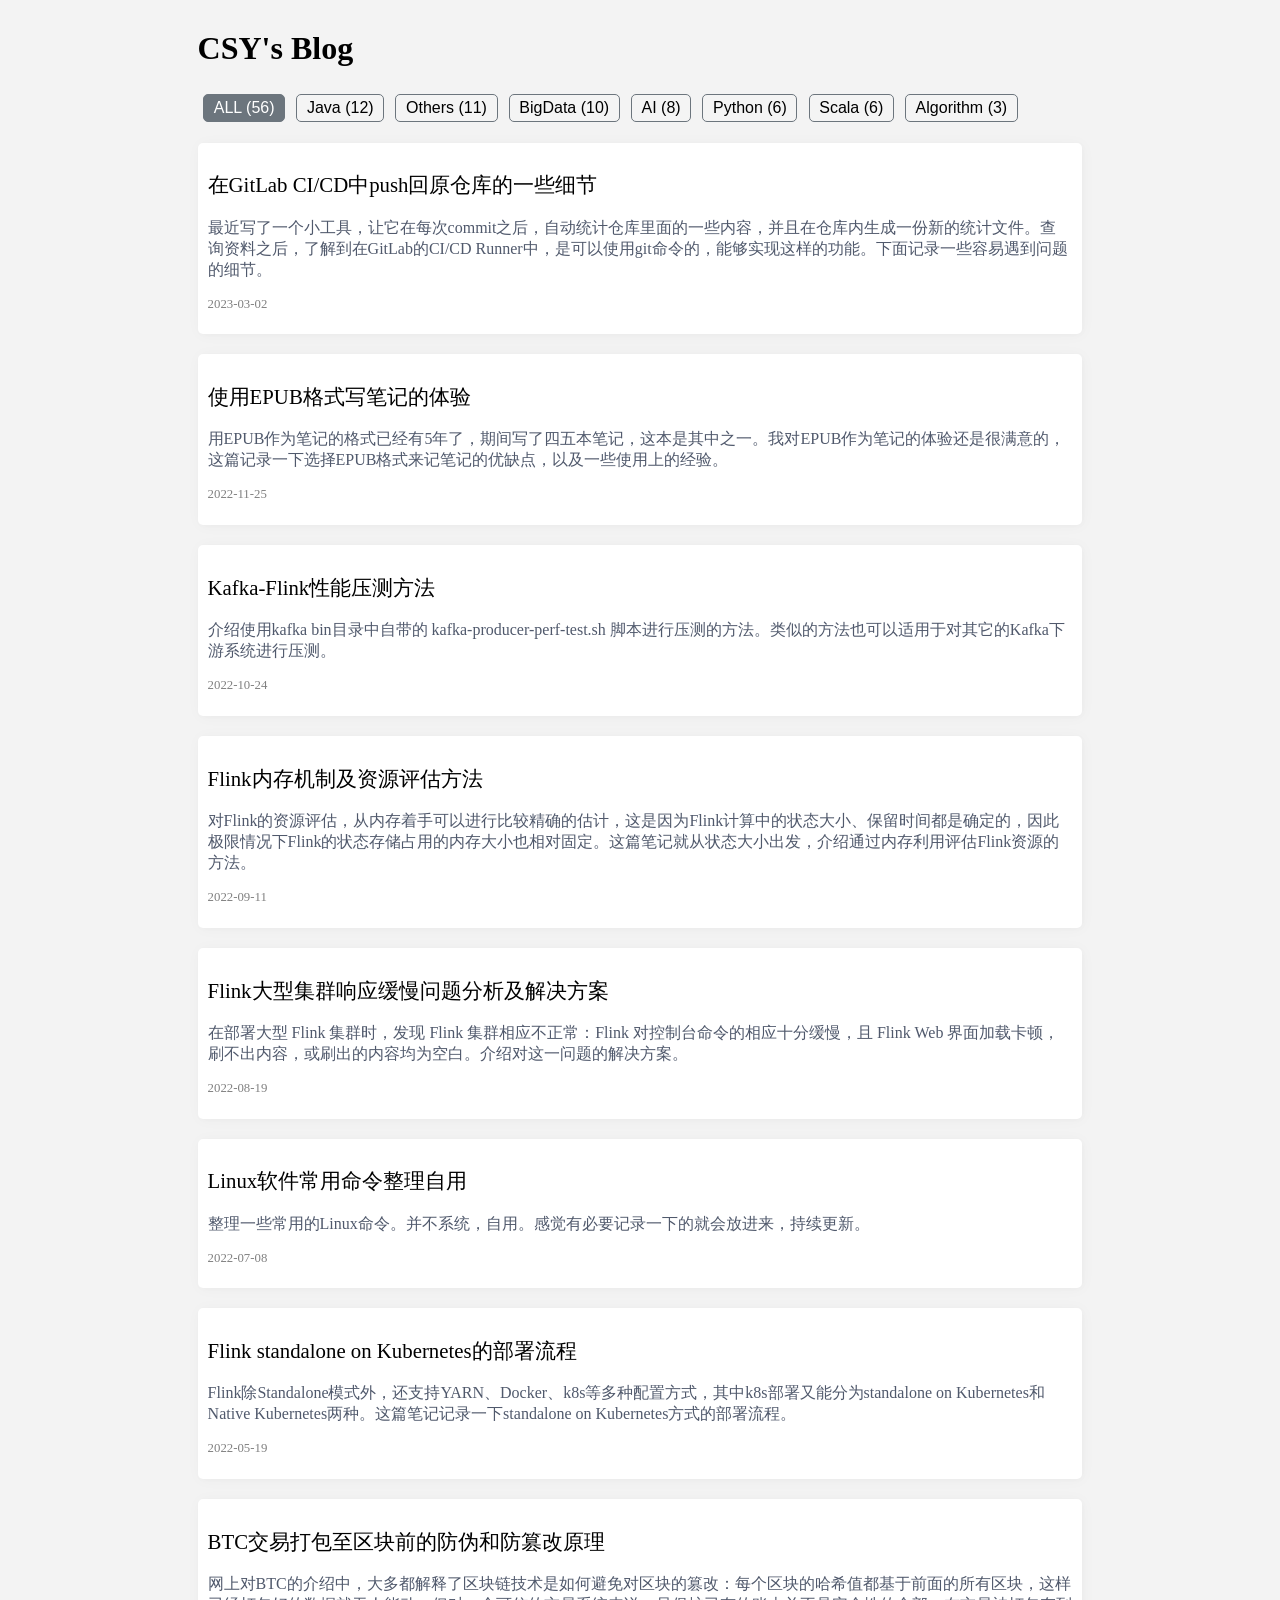
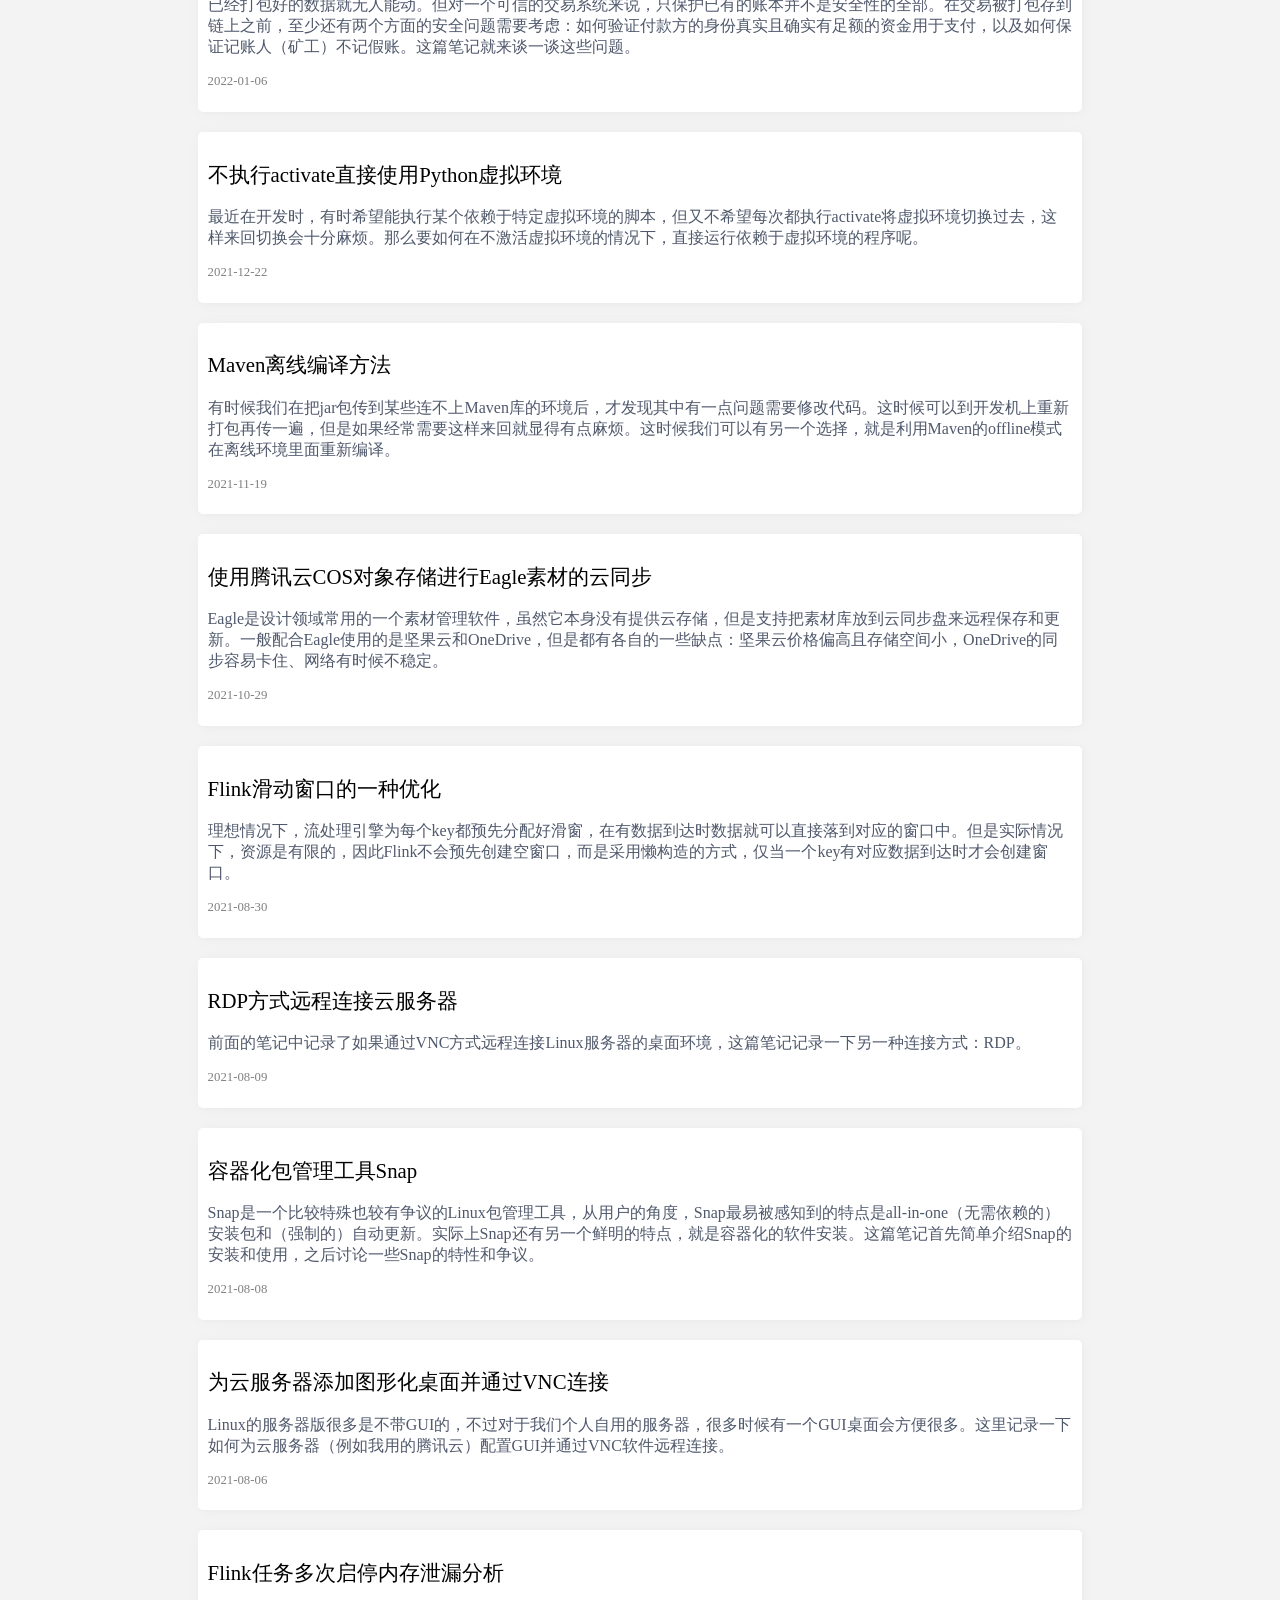
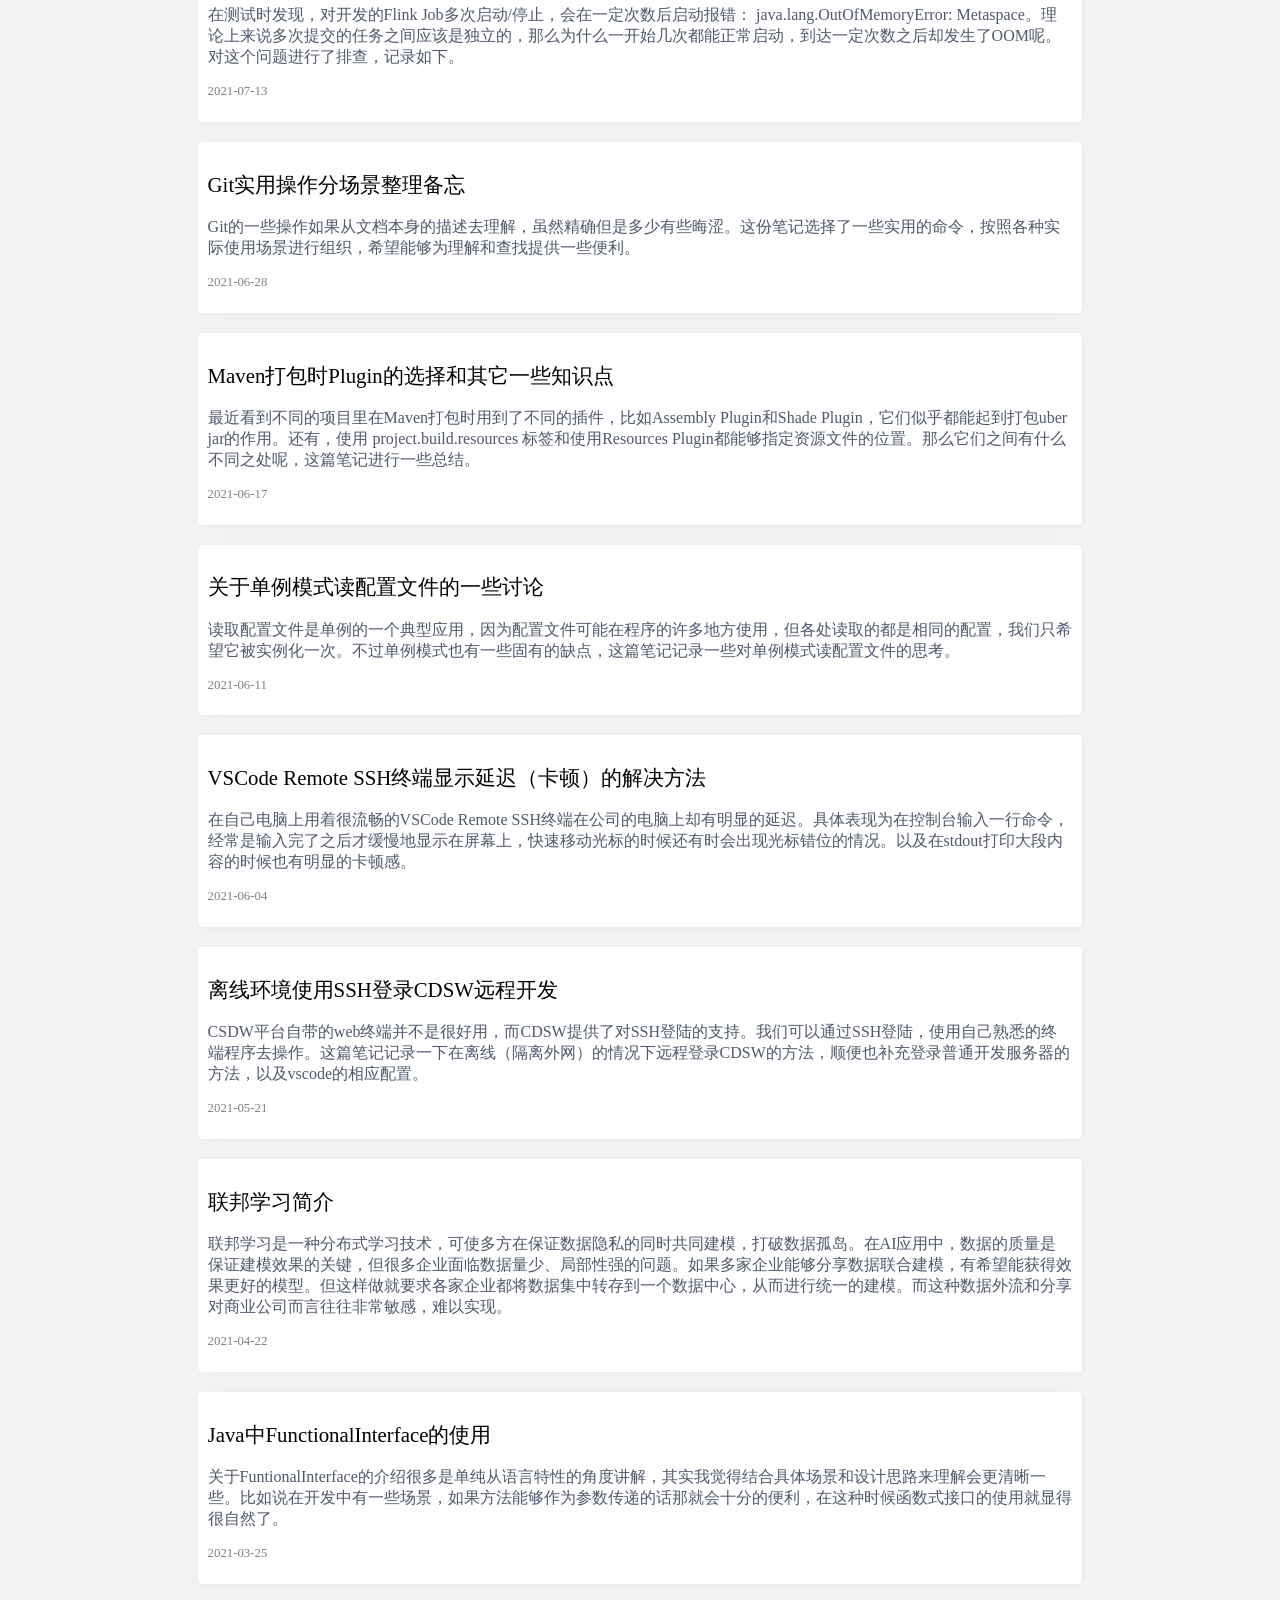
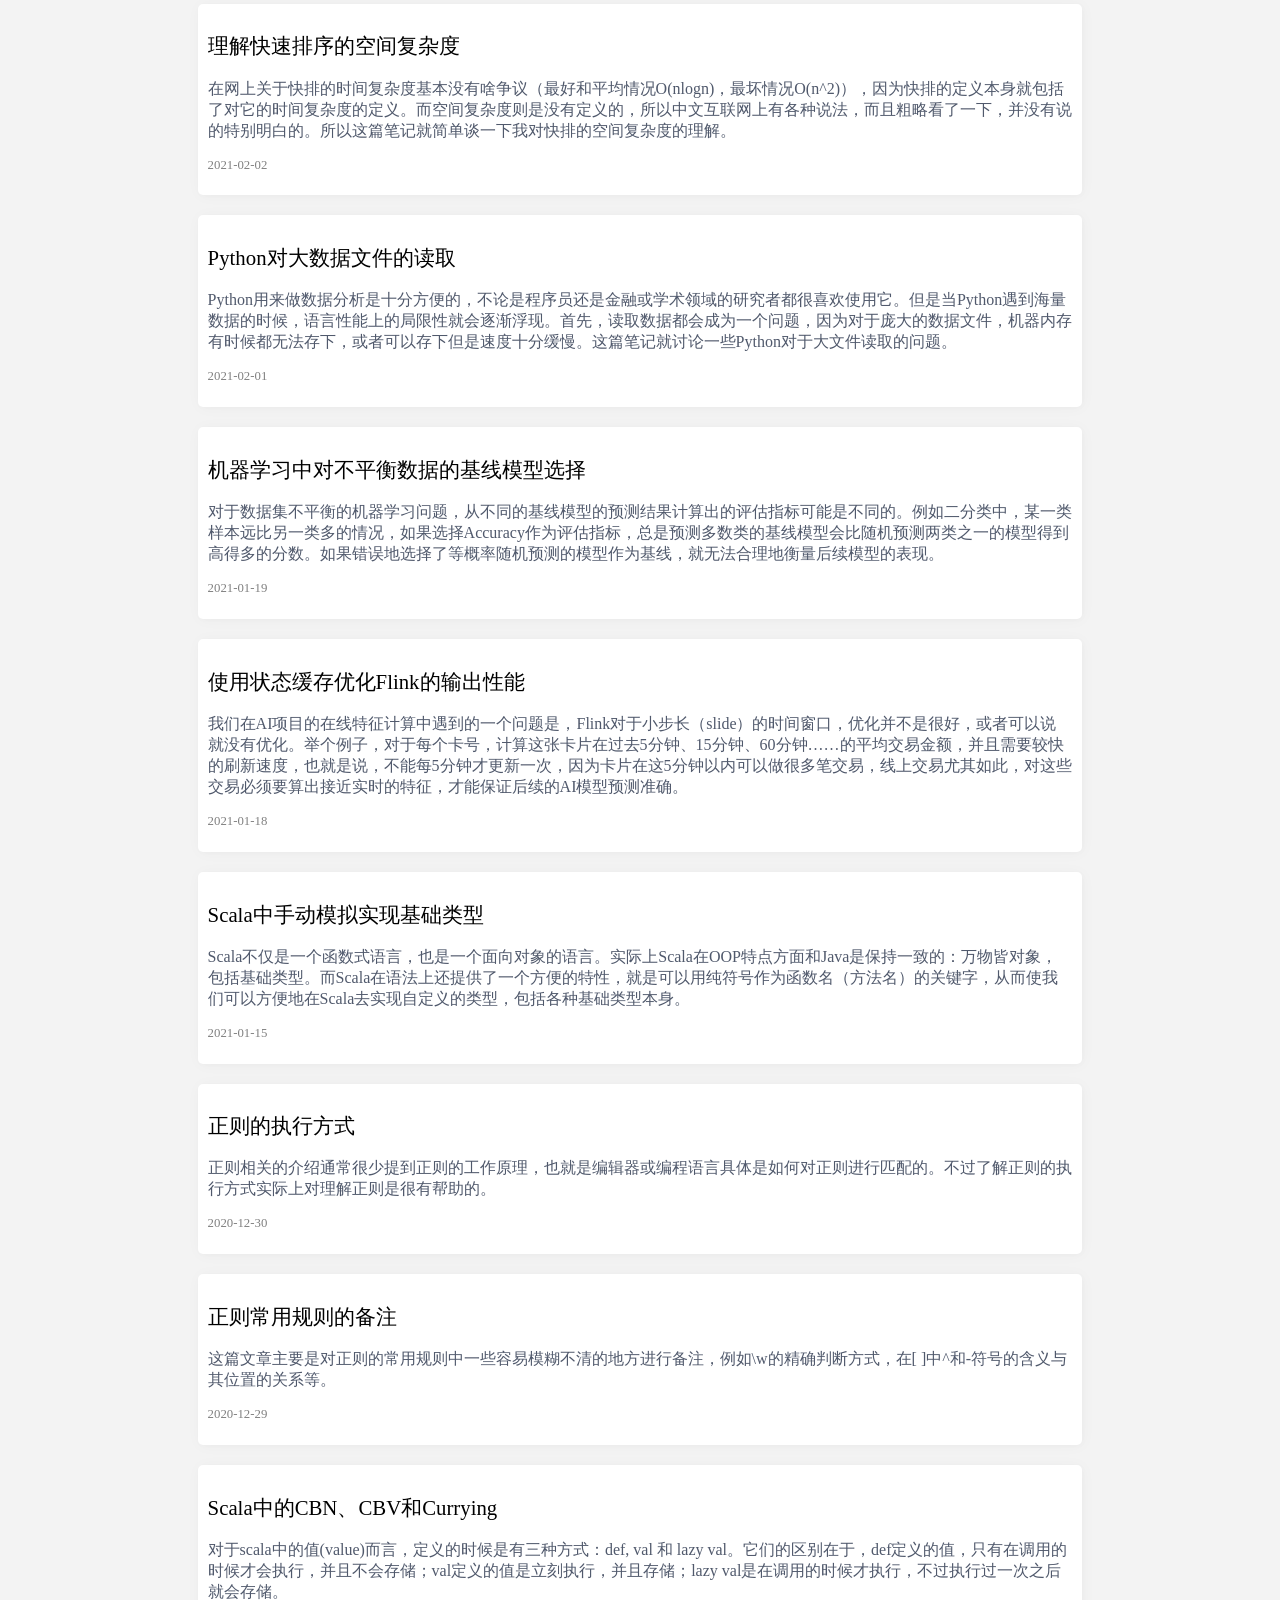
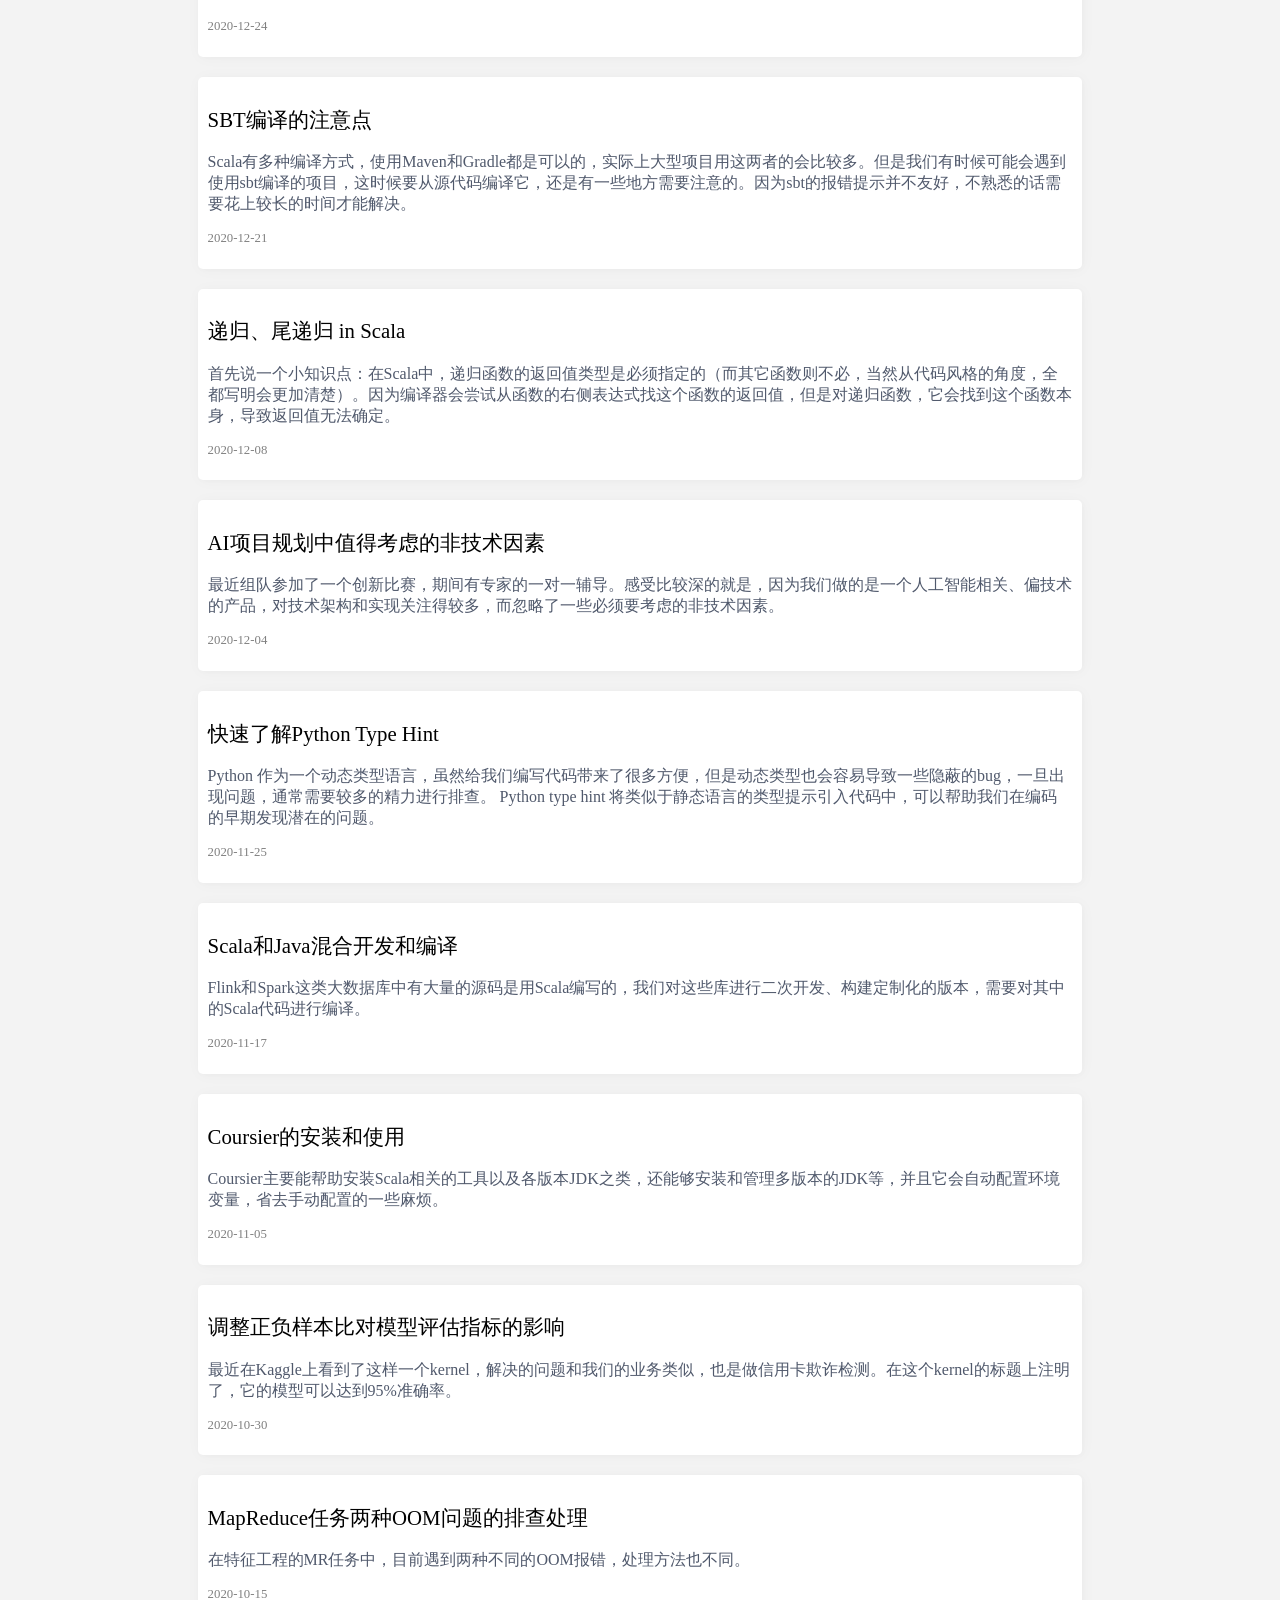
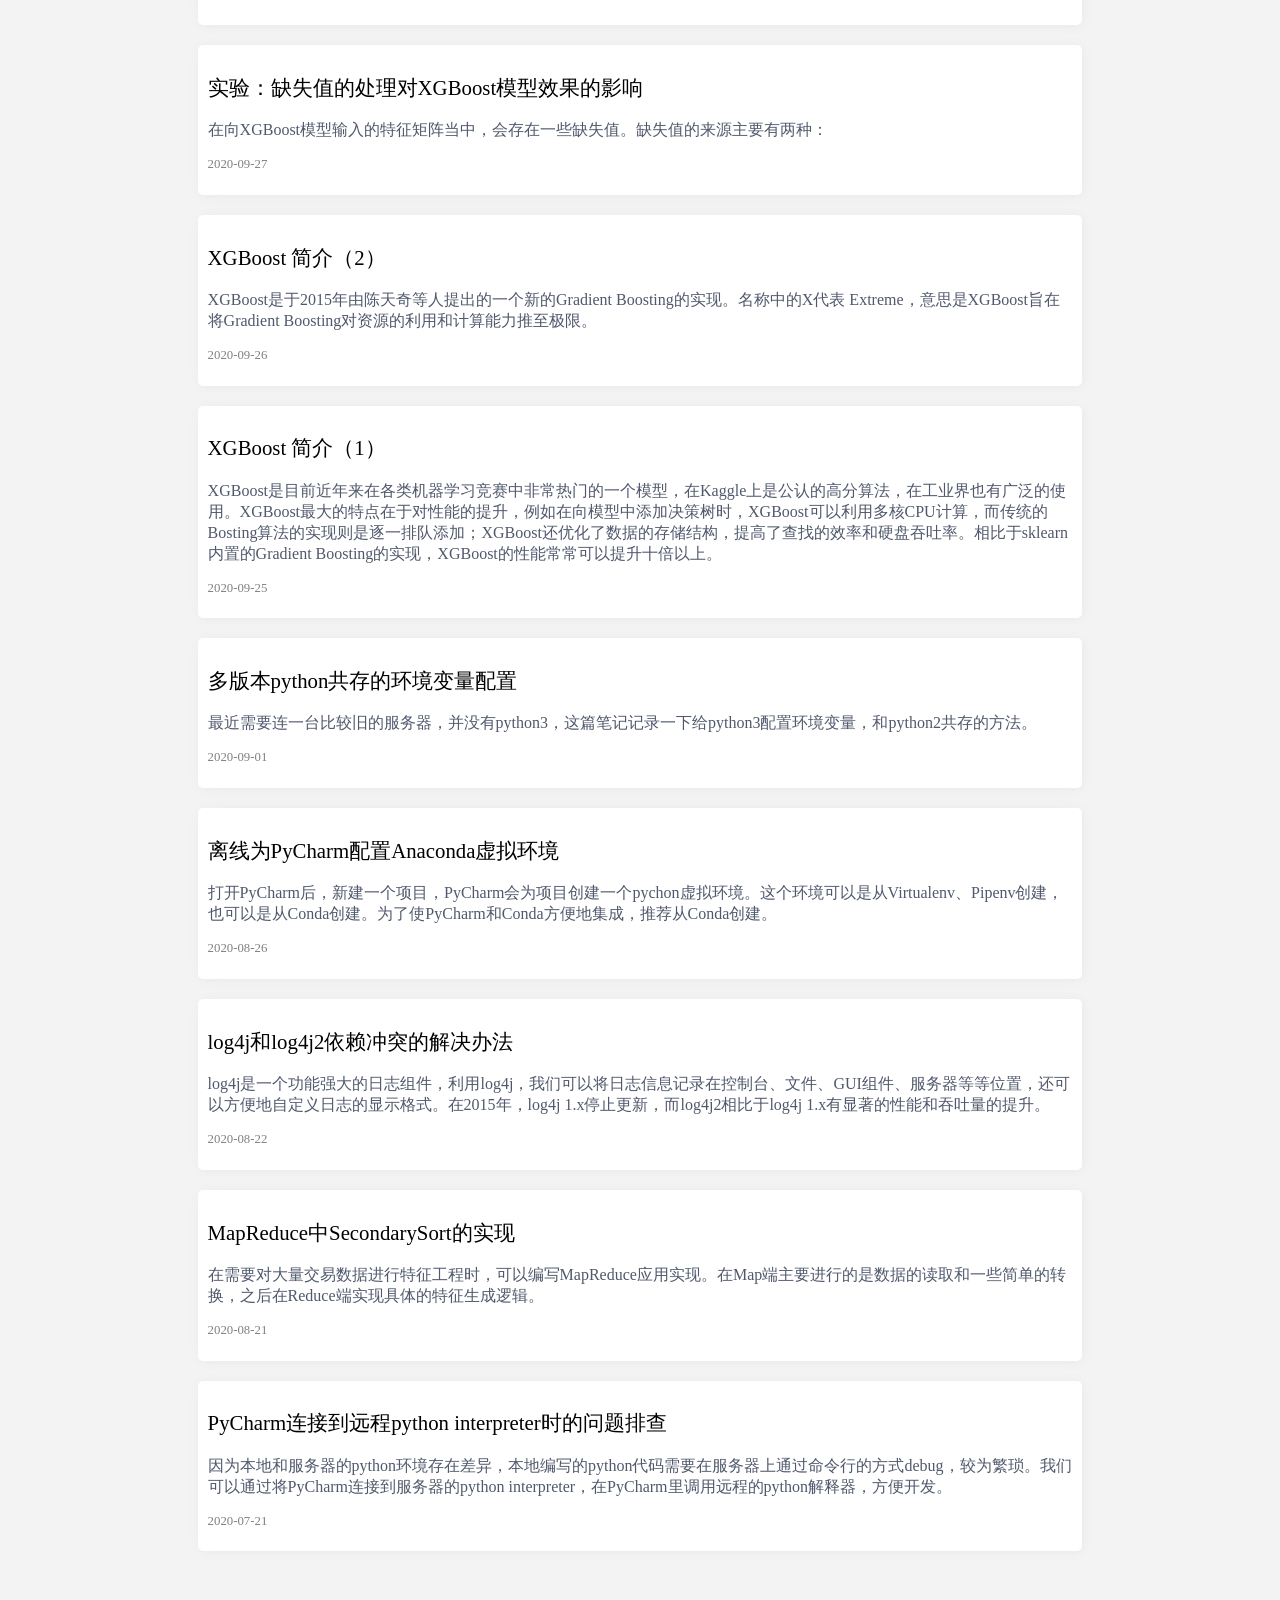
==== commit ea31f6e2: "add blogpost" ====
--- a/index.html
+++ b/index.html
@@ -1 +1 @@
-<html><head><meta content="text/html;charset=utf-8" http-equiv="Content-Type"><title>CSY's Blog</title><link href="index.css" rel="stylesheet"></head><body><div class="container-div"><h1>CSY's Blog</h1><div><button class="tag" id="All">ALL (55)</button><button class="tag" id="Java">Java (12)</button><button class="tag" id="Others">Others (10)</button><button class="tag" id="BigData">BigData (10)</button><button class="tag" id="AI">AI (8)</button><button class="tag" id="Python">Python (6)</button><button class="tag" id="Scala">Scala (6)</button><button class="tag" id="Algorithm">Algorithm (3)</button></div><a class="link-a" data-tag="Others" href="Text/Section0043.xhtml"><div class="link-div"><p class="headline">使用EPUB格式写笔记的体验</p><p class="preview">用EPUB作为笔记的格式已经有5年了，期间写了四五本笔记，这本是其中之一。我对EPUB作为笔记的体验还是很满意的，这篇记录一下选择EPUB格式来记笔记的优缺点，以及一些使用上的经验。</p><p class="date">2022-11-25</p></div></a><a class="link-a" data-tag="Java, BigData" href="Text/Section0046.xhtml"><div class="link-div"><p class="headline">Kafka-Flink性能压测方法</p><p class="preview">介绍使用kafka bin目录中自带的 kafka-producer-perf-test.sh 脚本进行压测的方法。类似的方法也可以适用于对其它的Kafka下游系统进行压测。</p><p class="date">2022-10-24</p></div></a><a class="link-a" data-tag="Java, BigData" href="Text/Section0045.xhtml"><div class="link-div"><p class="headline">Flink内存机制及资源评估方法</p><p class="preview">对Flink的资源评估，从内存着手可以进行比较精确的估计，这是因为Flink计算中的状态大小、保留时间都是确定的，因此极限情况下Flink的状态存储占用的内存大小也相对固定。这篇笔记就从状态大小出发，介绍通过内存利用评估Flink资源的方法。</p><p class="date">2022-09-11</p></div></a><a class="link-a" data-tag="Java, BigData" href="Text/Section0044.xhtml"><div class="link-div"><p class="headline">Flink大型集群响应缓慢问题分析及解决方案</p><p class="preview">在部署大型 Flink 集群时，发现 Flink 集群相应不正常：Flink 对控制台命令的相应十分缓慢，且 Flink Web 界面加载卡顿，刷不出内容，或刷出的内容均为空白。介绍对这一问题的解决方案。</p><p class="date">2022-08-19</p></div></a><a class="link-a" data-tag="Others" href="Text/Section0042.xhtml"><div class="link-div"><p class="headline">Linux软件常用命令整理自用</p><p class="preview">整理一些常用的Linux命令。并不系统，自用。感觉有必要记录一下的就会放进来，持续更新。</p><p class="date">2022-07-08</p></div></a><a class="link-a" data-tag="BigData" href="Text/Section0041.xhtml"><div class="link-div"><p class="headline">Flink standalone on Kubernetes的部署流程</p><p class="preview">Flink除Standalone模式外，还支持YARN、Docker、k8s等多种配置方式，其中k8s部署又能分为standalone on Kubernetes和Native Kubernetes两种。这篇笔记记录一下standalone on Kubernetes方式的部署流程。</p><p class="date">2022-05-19</p></div></a><a class="link-a" data-tag="Others" href="Text/Section0040.xhtml"><div class="link-div"><p class="headline">BTC交易打包至区块前的防伪和防篡改原理</p><p class="preview">网上对BTC的介绍中，大多都解释了区块链技术是如何避免对区块的篡改：每个区块的哈希值都基于前面的所有区块，这样已经打包好的数据就无人能动。但对一个可信的交易系统来说，只保护已有的账本并不是安全性的全部。在交易被打包存到链上之前，至少还有两个方面的安全问题需要考虑：如何验证付款方的身份真实且确实有足额的资金用于支付，以及如何保证记账人（矿工）不记假账。这篇笔记就来谈一谈这些问题。</p><p class="date">2022-01-06</p></div></a><a class="link-a" data-tag="Python" href="Text/Section0039.xhtml"><div class="link-div"><p class="headline">不执行activate直接使用Python虚拟环境</p><p class="preview">最近在开发时，有时希望能执行某个依赖于特定虚拟环境的脚本，但又不希望每次都执行activate将虚拟环境切换过去，这样来回切换会十分麻烦。那么要如何在不激活虚拟环境的情况下，直接运行依赖于虚拟环境的程序呢。</p><p class="date">2021-12-22</p></div></a><a class="link-a" data-tag="Java" href="Text/Section0038.xhtml"><div class="link-div"><p class="headline">Maven离线编译方法</p><p class="preview">有时候我们在把jar包传到某些连不上Maven库的环境后，才发现其中有一点问题需要修改代码。这时候可以到开发机上重新打包再传一遍，但是如果经常需要这样来回就显得有点麻烦。这时候我们可以有另一个选择，就是利用Maven的offline模式在离线环境里面重新编译。</p><p class="date">2021-11-19</p></div></a><a class="link-a" data-tag="Others" href="Text/Section0037.xhtml"><div class="link-div"><p class="headline">使用腾讯云COS对象存储进行Eagle素材的云同步</p><p class="preview">Eagle是设计领域常用的一个素材管理软件，虽然它本身没有提供云存储，但是支持把素材库放到云同步盘来远程保存和更新。一般配合Eagle使用的是坚果云和OneDrive，但是都有各自的一些缺点：坚果云价格偏高且存储空间小，OneDrive的同步容易卡住、网络有时候不稳定。</p><p class="date">2021-10-29</p></div></a><a class="link-a" data-tag="BigData" href="Text/Section0036.xhtml"><div class="link-div"><p class="headline">Flink滑动窗口的一种优化</p><p class="preview">理想情况下，流处理引擎为每个key都预先分配好滑窗，在有数据到达时数据就可以直接落到对应的窗口中。但是实际情况下，资源是有限的，因此Flink不会预先创建空窗口，而是采用懒构造的方式，仅当一个key有对应数据到达时才会创建窗口。</p><p class="date">2021-08-30</p></div></a><a class="link-a" data-tag="Others" href="Text/Section0035.xhtml"><div class="link-div"><p class="headline">RDP方式远程连接云服务器</p><p class="preview">前面的笔记中记录了如果通过VNC方式远程连接Linux服务器的桌面环境，这篇笔记记录一下另一种连接方式：RDP。</p><p class="date">2021-08-09</p></div></a><a class="link-a" data-tag="Others" href="Text/Section0033.xhtml"><div class="link-div"><p class="headline">容器化包管理工具Snap</p><p class="preview">Snap是一个比较特殊也较有争议的Linux包管理工具，从用户的角度，Snap最易被感知到的特点是all-in-one（无需依赖的）安装包和（强制的）自动更新。实际上Snap还有另一个鲜明的特点，就是容器化的软件安装。这篇笔记首先简单介绍Snap的安装和使用，之后讨论一些Snap的特性和争议。</p><p class="date">2021-08-08</p></div></a><a class="link-a" data-tag="Others" href="Text/Section0032.xhtml"><div class="link-div"><p class="headline">为云服务器添加图形化桌面并通过VNC连接</p><p class="preview">Linux的服务器版很多是不带GUI的，不过对于我们个人自用的服务器，很多时候有一个GUI桌面会方便很多。这里记录一下如何为云服务器（例如我用的腾讯云）配置GUI并通过VNC软件远程连接。</p><p class="date">2021-08-06</p></div></a><a class="link-a" data-tag="BigData,Java" href="Text/Section0031.xhtml"><div class="link-div"><p class="headline">Flink任务多次启停内存泄漏分析</p><p class="preview">在测试时发现，对开发的Flink Job多次启动/停止，会在一定次数后启动报错： java.lang.OutOfMemoryError: Metaspace。理论上来说多次提交的任务之间应该是独立的，那么为什么一开始几次都能正常启动，到达一定次数之后却发生了OOM呢。对这个问题进行了排查，记录如下。</p><p class="date">2021-07-13</p></div></a><a class="link-a" data-tag="Others" href="Text/Section0030.xhtml"><div class="link-div"><p class="headline">Git实用操作分场景整理备忘</p><p class="preview">Git的一些操作如果从文档本身的描述去理解，虽然精确但是多少有些晦涩。这份笔记选择了一些实用的命令，按照各种实际使用场景进行组织，希望能够为理解和查找提供一些便利。</p><p class="date">2021-06-28</p></div></a><a class="link-a" data-tag="Java" href="Text/Section0029.xhtml"><div class="link-div"><p class="headline">Maven打包时Plugin的选择和其它一些知识点</p><p class="preview">最近看到不同的项目里在Maven打包时用到了不同的插件，比如Assembly Plugin和Shade Plugin，它们似乎都能起到打包uber jar的作用。还有，使用 project.build.resources 标签和使用Resources Plugin都能够指定资源文件的位置。那么它们之间有什么不同之处呢，这篇笔记进行一些总结。</p><p class="date">2021-06-17</p></div></a><a class="link-a" data-tag="Java" href="Text/Section0028.xhtml"><div class="link-div"><p class="headline">关于单例模式读配置文件的一些讨论</p><p class="preview">读取配置文件是单例的一个典型应用，因为配置文件可能在程序的许多地方使用，但各处读取的都是相同的配置，我们只希望它被实例化一次。不过单例模式也有一些固有的缺点，这篇笔记记录一些对单例模式读配置文件的思考。</p><p class="date">2021-06-11</p></div></a><a class="link-a" data-tag="Others" href="Text/Section0026.xhtml"><div class="link-div"><p class="headline">VSCode Remote SSH终端显示延迟（卡顿）的解决方法</p><p class="preview">在自己电脑上用着很流畅的VSCode Remote SSH终端在公司的电脑上却有明显的延迟。具体表现为在控制台输入一行命令，经常是输入完了之后才缓慢地显示在屏幕上，快速移动光标的时候还有时会出现光标错位的情况。以及在stdout打印大段内容的时候也有明显的卡顿感。</p><p class="date">2021-06-04</p></div></a><a class="link-a" data-tag="AI,Others" href="Text/Section0025.xhtml"><div class="link-div"><p class="headline">离线环境使用SSH登录CDSW远程开发</p><p class="preview">CSDW平台自带的web终端并不是很好用，而CDSW提供了对SSH登陆的支持。我们可以通过SSH登陆，使用自己熟悉的终端程序去操作。这篇笔记记录一下在离线（隔离外网）的情况下远程登录CDSW的方法，顺便也补充登录普通开发服务器的方法，以及vscode的相应配置。</p><p class="date">2021-05-21</p></div></a><a class="link-a" data-tag="AI" href="Text/Section0024.xhtml"><div class="link-div"><p class="headline">联邦学习简介</p><p class="preview">联邦学习是一种分布式学习技术，可使多方在保证数据隐私的同时共同建模，打破数据孤岛。在AI应用中，数据的质量是保证建模效果的关键，但很多企业面临数据量少、局部性强的问题。如果多家企业能够分享数据联合建模，有希望能获得效果更好的模型。但这样做就要求各家企业都将数据集中转存到一个数据中心，从而进行统一的建模。而这种数据外流和分享对商业公司而言往往非常敏感，难以实现。</p><p class="date">2021-04-22</p></div></a><a class="link-a" data-tag="Java" href="Text/Section0023.xhtml"><div class="link-div"><p class="headline">Java中FunctionalInterface的使用</p><p class="preview">关于FuntionalInterface的介绍很多是单纯从语言特性的角度讲解，其实我觉得结合具体场景和设计思路来理解会更清晰一些。比如说在开发中有一些场景，如果方法能够作为参数传递的话那就会十分的便利，在这种时候函数式接口的使用就显得很自然了。</p><p class="date">2021-03-25</p></div></a><a class="link-a" data-tag="Algorithm" href="Text/Section0022.xhtml"><div class="link-div"><p class="headline">理解快速排序的空间复杂度</p><p class="preview">在网上关于快排的时间复杂度基本没有啥争议（最好和平均情况O(nlogn)，最坏情况O(n^2)），因为快排的定义本身就包括了对它的时间复杂度的定义。而空间复杂度则是没有定义的，所以中文互联网上有各种说法，而且粗略看了一下，并没有说的特别明白的。所以这篇笔记就简单谈一下我对快排的空间复杂度的理解。</p><p class="date">2021-02-02</p></div></a><a class="link-a" data-tag="Python, BigData" href="Text/Section0021.xhtml"><div class="link-div"><p class="headline">Python对大数据文件的读取</p><p class="preview">Python用来做数据分析是十分方便的，不论是程序员还是金融或学术领域的研究者都很喜欢使用它。但是当Python遇到海量数据的时候，语言性能上的局限性就会逐渐浮现。首先，读取数据都会成为一个问题，因为对于庞大的数据文件，机器内存有时候都无法存下，或者可以存下但是速度十分缓慢。这篇笔记就讨论一些Python对于大文件读取的问题。</p><p class="date">2021-02-01</p></div></a><a class="link-a" data-tag="AI" href="Text/Section0020.xhtml"><div class="link-div"><p class="headline">机器学习中对不平衡数据的基线模型选择</p><p class="preview">对于数据集不平衡的机器学习问题，从不同的基线模型的预测结果计算出的评估指标可能是不同的。例如二分类中，某一类样本远比另一类多的情况，如果选择Accuracy作为评估指标，总是预测多数类的基线模型会比随机预测两类之一的模型得到高得多的分数。如果错误地选择了等概率随机预测的模型作为基线，就无法合理地衡量后续模型的表现。</p><p class="date">2021-01-19</p></div></a><a class="link-a" data-tag="BigData" href="Text/Section0019.xhtml"><div class="link-div"><p class="headline">使用状态缓存优化Flink的输出性能</p><p class="preview">我们在AI项目的在线特征计算中遇到的一个问题是，Flink对于小步长（slide）的时间窗口，优化并不是很好，或者可以说就没有优化。举个例子，对于每个卡号，计算这张卡片在过去5分钟、15分钟、60分钟……的平均交易金额，并且需要较快的刷新速度，也就是说，不能每5分钟才更新一次，因为卡片在这5分钟以内可以做很多笔交易，线上交易尤其如此，对这些交易必须要算出接近实时的特征，才能保证后续的AI模型预测准确。</p><p class="date">2021-01-18</p></div></a><a class="link-a" data-tag="Scala" href="Text/Section0018.xhtml"><div class="link-div"><p class="headline">Scala中手动模拟实现基础类型</p><p class="preview">Scala不仅是一个函数式语言，也是一个面向对象的语言。实际上Scala在OOP特点方面和Java是保持一致的：万物皆对象，包括基础类型。而Scala在语法上还提供了一个方便的特性，就是可以用纯符号作为函数名（方法名）的关键字，从而使我们可以方便地在Scala去实现自定义的类型，包括各种基础类型本身。</p><p class="date">2021-01-15</p></div></a><a class="link-a" data-tag="Algorithm" href="Text/Section0016.xhtml"><div class="link-div"><p class="headline">正则的执行方式</p><p class="preview">正则相关的介绍通常很少提到正则的工作原理，也就是编辑器或编程语言具体是如何对正则进行匹配的。不过了解正则的执行方式实际上对理解正则是很有帮助的。</p><p class="date">2020-12-30</p></div></a><a class="link-a" data-tag="Algorithm" href="Text/Section0017.xhtml"><div class="link-div"><p class="headline">正则常用规则的备注</p><p class="preview">这篇文章主要是对正则的常用规则中一些容易模糊不清的地方进行备注，例如\w的精确判断方式，在[ ]中^和-符号的含义与其位置的关系等。</p><p class="date">2020-12-29</p></div></a><a class="link-a" data-tag="Scala" href="Text/Section0015.xhtml"><div class="link-div"><p class="headline">Scala中的CBN、CBV和Currying</p><p class="preview">对于scala中的值(value)而言，定义的时候是有三种方式：def, val 和 lazy val。它们的区别在于，def定义的值，只有在调用的时候才会执行，并且不会存储；val定义的值是立刻执行，并且存储；lazy val是在调用的时候才执行，不过执行过一次之后就会存储。</p><p class="date">2020-12-24</p></div></a><a class="link-a" data-tag="Scala" href="Text/Section0014.xhtml"><div class="link-div"><p class="headline">SBT编译的注意点</p><p class="preview">Scala有多种编译方式，使用Maven和Gradle都是可以的，实际上大型项目用这两者的会比较多。但是我们有时候可能会遇到使用sbt编译的项目，这时候要从源代码编译它，还是有一些地方需要注意的。因为sbt的报错提示并不友好，不熟悉的话需要花上较长的时间才能解决。</p><p class="date">2020-12-21</p></div></a><a class="link-a" data-tag="Scala" href="Text/Section0006.xhtml"><div class="link-div"><p class="headline">递归、尾递归 in Scala</p><p class="preview">首先说一个小知识点：在Scala中，递归函数的返回值类型是必须指定的（而其它函数则不必，当然从代码风格的角度，全都写明会更加清楚）。因为编译器会尝试从函数的右侧表达式找这个函数的返回值，但是对递归函数，它会找到这个函数本身，导致返回值无法确定。</p><p class="date">2020-12-08</p></div></a><a class="link-a" data-tag="AI" href="Text/Section0005.xhtml"><div class="link-div"><p class="headline">AI项目规划中值得考虑的非技术因素</p><p class="preview">最近组队参加了一个创新比赛，期间有专家的一对一辅导。感受比较深的就是，因为我们做的是一个人工智能相关、偏技术的产品，对技术架构和实现关注得较多，而忽略了一些必须要考虑的非技术因素。</p><p class="date">2020-12-04</p></div></a><a class="link-a" data-tag="Python" href="Text/Section0004.xhtml"><div class="link-div"><p class="headline">快速了解Python Type Hint</p><p class="preview">Python 作为一个动态类型语言，虽然给我们编写代码带来了很多方便，但是动态类型也会容易导致一些隐蔽的bug，一旦出现问题，通常需要较多的精力进行排查。 Python type hint 将类似于静态语言的类型提示引入代码中，可以帮助我们在编码的早期发现潜在的问题。</p><p class="date">2020-11-25</p></div></a><a class="link-a" data-tag="Scala, Java" href="Text/Section0003.xhtml"><div class="link-div"><p class="headline">Scala和Java混合开发和编译</p><p class="preview">Flink和Spark这类大数据库中有大量的源码是用Scala编写的，我们对这些库进行二次开发、构建定制化的版本，需要对其中的Scala代码进行编译。</p><p class="date">2020-11-17</p></div></a><a class="link-a" data-tag="Scala,Java" href="Text/Section0034.xhtml"><div class="link-div"><p class="headline">Coursier的安装和使用</p><p class="preview">Coursier主要能帮助安装Scala相关的工具以及各版本JDK之类，还能够安装和管理多版本的JDK等，并且它会自动配置环境变量，省去手动配置的一些麻烦。</p><p class="date">2020-11-05</p></div></a><a class="link-a" data-tag="AI" href="Text/Section0001.xhtml"><div class="link-div"><p class="headline">调整正负样本比对模型评估指标的影响</p><p class="preview">最近在Kaggle上看到了这样一个kernel，解决的问题和我们的业务类似，也是做信用卡欺诈检测。在这个kernel的标题上注明了，它的模型可以达到95%准确率。</p><p class="date">2020-10-30</p></div></a><a class="link-a" data-tag="BigData" href="Text/Section0012.xhtml"><div class="link-div"><p class="headline">MapReduce任务两种OOM问题的排查处理</p><p class="preview">在特征工程的MR任务中，目前遇到两种不同的OOM报错，处理方法也不同。</p><p class="date">2020-10-15</p></div></a><a class="link-a" data-tag="AI" href="Text/Section0011.xhtml"><div class="link-div"><p class="headline">实验：缺失值的处理对XGBoost模型效果的影响</p><p class="preview">在向XGBoost模型输入的特征矩阵当中，会存在一些缺失值。缺失值的来源主要有两种：</p><p class="date">2020-09-27</p></div></a><a class="link-a" data-tag="AI" href="Text/Section0007.xhtml"><div class="link-div"><p class="headline">XGBoost 简介（2）</p><p class="preview">XGBoost是于2015年由陈天奇等人提出的一个新的Gradient Boosting的实现。名称中的X代表 Extreme，意思是XGBoost旨在将Gradient Boosting对资源的利用和计算能力推至极限。</p><p class="date">2020-09-26</p></div></a><a class="link-a" data-tag="AI" href="Text/Section0002.xhtml"><div class="link-div"><p class="headline">XGBoost 简介（1）</p><p class="preview">XGBoost是目前近年来在各类机器学习竞赛中非常热门的一个模型，在Kaggle上是公认的高分算法，在工业界也有广泛的使用。XGBoost最大的特点在于对性能的提升，例如在向模型中添加决策树时，XGBoost可以利用多核CPU计算，而传统的Bosting算法的实现则是逐一排队添加；XGBoost还优化了数据的存储结构，提高了查找的效率和硬盘吞吐率。相比于sklearn内置的Gradient Boosting的实现，XGBoost的性能常常可以提升十倍以上。</p><p class="date">2020-09-25</p></div></a><a class="link-a" data-tag="Python" href="Text/Section0027.xhtml"><div class="link-div"><p class="headline">多版本python共存的环境变量配置</p><p class="preview">最近需要连一台比较旧的服务器，并没有python3，这篇笔记记录一下给python3配置环境变量，和python2共存的方法。</p><p class="date">2020-09-01</p></div></a><a class="link-a" data-tag="Python" href="Text/Section0010.xhtml"><div class="link-div"><p class="headline">离线为PyCharm配置Anaconda虚拟环境</p><p class="preview">打开PyCharm后，新建一个项目，PyCharm会为项目创建一个pychon虚拟环境。这个环境可以是从Virtualenv、Pipenv创建，也可以是从Conda创建。为了使PyCharm和Conda方便地集成，推荐从Conda创建。</p><p class="date">2020-08-26</p></div></a><a class="link-a" data-tag="Java" href="Text/Section0009.xhtml"><div class="link-div"><p class="headline">log4j和log4j2依赖冲突的解决办法</p><p class="preview">log4j是一个功能强大的日志组件，利用log4j，我们可以将日志信息记录在控制台、文件、GUI组件、服务器等等位置，还可以方便地自定义日志的显示格式。在2015年，log4j 1.x停止更新，而log4j2相比于log4j 1.x有显著的性能和吞吐量的提升。</p><p class="date">2020-08-22</p></div></a><a class="link-a" data-tag="BigData, Java" href="Text/Section0008.xhtml"><div class="link-div"><p class="headline">MapReduce中SecondarySort的实现</p><p class="preview">在需要对大量交易数据进行特征工程时，可以编写MapReduce应用实现。在Map端主要进行的是数据的读取和一些简单的转换，之后在Reduce端实现具体的特征生成逻辑。</p><p class="date">2020-08-21</p></div></a><a class="link-a" data-tag="Python" href="Text/Section0013.xhtml"><div class="link-div"><p class="headline">PyCharm连接到远程python interpreter时的问题排查</p><p class="preview">因为本地和服务器的python环境存在差异，本地编写的python代码需要在服务器上通过命令行的方式debug，较为繁琐。我们可以通过将PyCharm连接到服务器的python interpreter，在PyCharm里调用远程的python解释器，方便开发。</p><p class="date">2020-07-21</p></div></a></div></body><script src="index.js"></script></html>+<html><head><meta content="text/html;charset=utf-8" http-equiv="Content-Type"><title>CSY's Blog</title><link href="index.css" rel="stylesheet"></head><body><div class="container-div"><h1>CSY's Blog</h1><div><button class="tag" id="All">ALL (56)</button><button class="tag" id="Java">Java (12)</button><button class="tag" id="Others">Others (11)</button><button class="tag" id="BigData">BigData (10)</button><button class="tag" id="AI">AI (8)</button><button class="tag" id="Python">Python (6)</button><button class="tag" id="Scala">Scala (6)</button><button class="tag" id="Algorithm">Algorithm (3)</button></div><a class="link-a" data-tag="Others" href="Text/Section0047.xhtml"><div class="link-div"><p class="headline">在GitLab CI/CD中push回原仓库的一些细节</p><p class="preview">最近写了一个小工具，让它在每次commit之后，自动统计仓库里面的一些内容，并且在仓库内生成一份新的统计文件。查询资料之后，了解到在GitLab的CI/CD Runner中，是可以使用git命令的，能够实现这样的功能。下面记录一些容易遇到问题的细节。</p><p class="date">2023-03-02</p></div></a><a class="link-a" data-tag="Others" href="Text/Section0043.xhtml"><div class="link-div"><p class="headline">使用EPUB格式写笔记的体验</p><p class="preview">用EPUB作为笔记的格式已经有5年了，期间写了四五本笔记，这本是其中之一。我对EPUB作为笔记的体验还是很满意的，这篇记录一下选择EPUB格式来记笔记的优缺点，以及一些使用上的经验。</p><p class="date">2022-11-25</p></div></a><a class="link-a" data-tag="Java, BigData" href="Text/Section0046.xhtml"><div class="link-div"><p class="headline">Kafka-Flink性能压测方法</p><p class="preview">介绍使用kafka bin目录中自带的 kafka-producer-perf-test.sh 脚本进行压测的方法。类似的方法也可以适用于对其它的Kafka下游系统进行压测。</p><p class="date">2022-10-24</p></div></a><a class="link-a" data-tag="Java, BigData" href="Text/Section0045.xhtml"><div class="link-div"><p class="headline">Flink内存机制及资源评估方法</p><p class="preview">对Flink的资源评估，从内存着手可以进行比较精确的估计，这是因为Flink计算中的状态大小、保留时间都是确定的，因此极限情况下Flink的状态存储占用的内存大小也相对固定。这篇笔记就从状态大小出发，介绍通过内存利用评估Flink资源的方法。</p><p class="date">2022-09-11</p></div></a><a class="link-a" data-tag="Java, BigData" href="Text/Section0044.xhtml"><div class="link-div"><p class="headline">Flink大型集群响应缓慢问题分析及解决方案</p><p class="preview">在部署大型 Flink 集群时，发现 Flink 集群相应不正常：Flink 对控制台命令的相应十分缓慢，且 Flink Web 界面加载卡顿，刷不出内容，或刷出的内容均为空白。介绍对这一问题的解决方案。</p><p class="date">2022-08-19</p></div></a><a class="link-a" data-tag="Others" href="Text/Section0042.xhtml"><div class="link-div"><p class="headline">Linux软件常用命令整理自用</p><p class="preview">整理一些常用的Linux命令。并不系统，自用。感觉有必要记录一下的就会放进来，持续更新。</p><p class="date">2022-07-08</p></div></a><a class="link-a" data-tag="BigData" href="Text/Section0041.xhtml"><div class="link-div"><p class="headline">Flink standalone on Kubernetes的部署流程</p><p class="preview">Flink除Standalone模式外，还支持YARN、Docker、k8s等多种配置方式，其中k8s部署又能分为standalone on Kubernetes和Native Kubernetes两种。这篇笔记记录一下standalone on Kubernetes方式的部署流程。</p><p class="date">2022-05-19</p></div></a><a class="link-a" data-tag="Others" href="Text/Section0040.xhtml"><div class="link-div"><p class="headline">BTC交易打包至区块前的防伪和防篡改原理</p><p class="preview">网上对BTC的介绍中，大多都解释了区块链技术是如何避免对区块的篡改：每个区块的哈希值都基于前面的所有区块，这样已经打包好的数据就无人能动。但对一个可信的交易系统来说，只保护已有的账本并不是安全性的全部。在交易被打包存到链上之前，至少还有两个方面的安全问题需要考虑：如何验证付款方的身份真实且确实有足额的资金用于支付，以及如何保证记账人（矿工）不记假账。这篇笔记就来谈一谈这些问题。</p><p class="date">2022-01-06</p></div></a><a class="link-a" data-tag="Python" href="Text/Section0039.xhtml"><div class="link-div"><p class="headline">不执行activate直接使用Python虚拟环境</p><p class="preview">最近在开发时，有时希望能执行某个依赖于特定虚拟环境的脚本，但又不希望每次都执行activate将虚拟环境切换过去，这样来回切换会十分麻烦。那么要如何在不激活虚拟环境的情况下，直接运行依赖于虚拟环境的程序呢。</p><p class="date">2021-12-22</p></div></a><a class="link-a" data-tag="Java" href="Text/Section0038.xhtml"><div class="link-div"><p class="headline">Maven离线编译方法</p><p class="preview">有时候我们在把jar包传到某些连不上Maven库的环境后，才发现其中有一点问题需要修改代码。这时候可以到开发机上重新打包再传一遍，但是如果经常需要这样来回就显得有点麻烦。这时候我们可以有另一个选择，就是利用Maven的offline模式在离线环境里面重新编译。</p><p class="date">2021-11-19</p></div></a><a class="link-a" data-tag="Others" href="Text/Section0037.xhtml"><div class="link-div"><p class="headline">使用腾讯云COS对象存储进行Eagle素材的云同步</p><p class="preview">Eagle是设计领域常用的一个素材管理软件，虽然它本身没有提供云存储，但是支持把素材库放到云同步盘来远程保存和更新。一般配合Eagle使用的是坚果云和OneDrive，但是都有各自的一些缺点：坚果云价格偏高且存储空间小，OneDrive的同步容易卡住、网络有时候不稳定。</p><p class="date">2021-10-29</p></div></a><a class="link-a" data-tag="BigData" href="Text/Section0036.xhtml"><div class="link-div"><p class="headline">Flink滑动窗口的一种优化</p><p class="preview">理想情况下，流处理引擎为每个key都预先分配好滑窗，在有数据到达时数据就可以直接落到对应的窗口中。但是实际情况下，资源是有限的，因此Flink不会预先创建空窗口，而是采用懒构造的方式，仅当一个key有对应数据到达时才会创建窗口。</p><p class="date">2021-08-30</p></div></a><a class="link-a" data-tag="Others" href="Text/Section0035.xhtml"><div class="link-div"><p class="headline">RDP方式远程连接云服务器</p><p class="preview">前面的笔记中记录了如果通过VNC方式远程连接Linux服务器的桌面环境，这篇笔记记录一下另一种连接方式：RDP。</p><p class="date">2021-08-09</p></div></a><a class="link-a" data-tag="Others" href="Text/Section0033.xhtml"><div class="link-div"><p class="headline">容器化包管理工具Snap</p><p class="preview">Snap是一个比较特殊也较有争议的Linux包管理工具，从用户的角度，Snap最易被感知到的特点是all-in-one（无需依赖的）安装包和（强制的）自动更新。实际上Snap还有另一个鲜明的特点，就是容器化的软件安装。这篇笔记首先简单介绍Snap的安装和使用，之后讨论一些Snap的特性和争议。</p><p class="date">2021-08-08</p></div></a><a class="link-a" data-tag="Others" href="Text/Section0032.xhtml"><div class="link-div"><p class="headline">为云服务器添加图形化桌面并通过VNC连接</p><p class="preview">Linux的服务器版很多是不带GUI的，不过对于我们个人自用的服务器，很多时候有一个GUI桌面会方便很多。这里记录一下如何为云服务器（例如我用的腾讯云）配置GUI并通过VNC软件远程连接。</p><p class="date">2021-08-06</p></div></a><a class="link-a" data-tag="BigData,Java" href="Text/Section0031.xhtml"><div class="link-div"><p class="headline">Flink任务多次启停内存泄漏分析</p><p class="preview">在测试时发现，对开发的Flink Job多次启动/停止，会在一定次数后启动报错： java.lang.OutOfMemoryError: Metaspace。理论上来说多次提交的任务之间应该是独立的，那么为什么一开始几次都能正常启动，到达一定次数之后却发生了OOM呢。对这个问题进行了排查，记录如下。</p><p class="date">2021-07-13</p></div></a><a class="link-a" data-tag="Others" href="Text/Section0030.xhtml"><div class="link-div"><p class="headline">Git实用操作分场景整理备忘</p><p class="preview">Git的一些操作如果从文档本身的描述去理解，虽然精确但是多少有些晦涩。这份笔记选择了一些实用的命令，按照各种实际使用场景进行组织，希望能够为理解和查找提供一些便利。</p><p class="date">2021-06-28</p></div></a><a class="link-a" data-tag="Java" href="Text/Section0029.xhtml"><div class="link-div"><p class="headline">Maven打包时Plugin的选择和其它一些知识点</p><p class="preview">最近看到不同的项目里在Maven打包时用到了不同的插件，比如Assembly Plugin和Shade Plugin，它们似乎都能起到打包uber jar的作用。还有，使用 project.build.resources 标签和使用Resources Plugin都能够指定资源文件的位置。那么它们之间有什么不同之处呢，这篇笔记进行一些总结。</p><p class="date">2021-06-17</p></div></a><a class="link-a" data-tag="Java" href="Text/Section0028.xhtml"><div class="link-div"><p class="headline">关于单例模式读配置文件的一些讨论</p><p class="preview">读取配置文件是单例的一个典型应用，因为配置文件可能在程序的许多地方使用，但各处读取的都是相同的配置，我们只希望它被实例化一次。不过单例模式也有一些固有的缺点，这篇笔记记录一些对单例模式读配置文件的思考。</p><p class="date">2021-06-11</p></div></a><a class="link-a" data-tag="Others" href="Text/Section0026.xhtml"><div class="link-div"><p class="headline">VSCode Remote SSH终端显示延迟（卡顿）的解决方法</p><p class="preview">在自己电脑上用着很流畅的VSCode Remote SSH终端在公司的电脑上却有明显的延迟。具体表现为在控制台输入一行命令，经常是输入完了之后才缓慢地显示在屏幕上，快速移动光标的时候还有时会出现光标错位的情况。以及在stdout打印大段内容的时候也有明显的卡顿感。</p><p class="date">2021-06-04</p></div></a><a class="link-a" data-tag="AI,Others" href="Text/Section0025.xhtml"><div class="link-div"><p class="headline">离线环境使用SSH登录CDSW远程开发</p><p class="preview">CSDW平台自带的web终端并不是很好用，而CDSW提供了对SSH登陆的支持。我们可以通过SSH登陆，使用自己熟悉的终端程序去操作。这篇笔记记录一下在离线（隔离外网）的情况下远程登录CDSW的方法，顺便也补充登录普通开发服务器的方法，以及vscode的相应配置。</p><p class="date">2021-05-21</p></div></a><a class="link-a" data-tag="AI" href="Text/Section0024.xhtml"><div class="link-div"><p class="headline">联邦学习简介</p><p class="preview">联邦学习是一种分布式学习技术，可使多方在保证数据隐私的同时共同建模，打破数据孤岛。在AI应用中，数据的质量是保证建模效果的关键，但很多企业面临数据量少、局部性强的问题。如果多家企业能够分享数据联合建模，有希望能获得效果更好的模型。但这样做就要求各家企业都将数据集中转存到一个数据中心，从而进行统一的建模。而这种数据外流和分享对商业公司而言往往非常敏感，难以实现。</p><p class="date">2021-04-22</p></div></a><a class="link-a" data-tag="Java" href="Text/Section0023.xhtml"><div class="link-div"><p class="headline">Java中FunctionalInterface的使用</p><p class="preview">关于FuntionalInterface的介绍很多是单纯从语言特性的角度讲解，其实我觉得结合具体场景和设计思路来理解会更清晰一些。比如说在开发中有一些场景，如果方法能够作为参数传递的话那就会十分的便利，在这种时候函数式接口的使用就显得很自然了。</p><p class="date">2021-03-25</p></div></a><a class="link-a" data-tag="Algorithm" href="Text/Section0022.xhtml"><div class="link-div"><p class="headline">理解快速排序的空间复杂度</p><p class="preview">在网上关于快排的时间复杂度基本没有啥争议（最好和平均情况O(nlogn)，最坏情况O(n^2)），因为快排的定义本身就包括了对它的时间复杂度的定义。而空间复杂度则是没有定义的，所以中文互联网上有各种说法，而且粗略看了一下，并没有说的特别明白的。所以这篇笔记就简单谈一下我对快排的空间复杂度的理解。</p><p class="date">2021-02-02</p></div></a><a class="link-a" data-tag="Python, BigData" href="Text/Section0021.xhtml"><div class="link-div"><p class="headline">Python对大数据文件的读取</p><p class="preview">Python用来做数据分析是十分方便的，不论是程序员还是金融或学术领域的研究者都很喜欢使用它。但是当Python遇到海量数据的时候，语言性能上的局限性就会逐渐浮现。首先，读取数据都会成为一个问题，因为对于庞大的数据文件，机器内存有时候都无法存下，或者可以存下但是速度十分缓慢。这篇笔记就讨论一些Python对于大文件读取的问题。</p><p class="date">2021-02-01</p></div></a><a class="link-a" data-tag="AI" href="Text/Section0020.xhtml"><div class="link-div"><p class="headline">机器学习中对不平衡数据的基线模型选择</p><p class="preview">对于数据集不平衡的机器学习问题，从不同的基线模型的预测结果计算出的评估指标可能是不同的。例如二分类中，某一类样本远比另一类多的情况，如果选择Accuracy作为评估指标，总是预测多数类的基线模型会比随机预测两类之一的模型得到高得多的分数。如果错误地选择了等概率随机预测的模型作为基线，就无法合理地衡量后续模型的表现。</p><p class="date">2021-01-19</p></div></a><a class="link-a" data-tag="BigData" href="Text/Section0019.xhtml"><div class="link-div"><p class="headline">使用状态缓存优化Flink的输出性能</p><p class="preview">我们在AI项目的在线特征计算中遇到的一个问题是，Flink对于小步长（slide）的时间窗口，优化并不是很好，或者可以说就没有优化。举个例子，对于每个卡号，计算这张卡片在过去5分钟、15分钟、60分钟……的平均交易金额，并且需要较快的刷新速度，也就是说，不能每5分钟才更新一次，因为卡片在这5分钟以内可以做很多笔交易，线上交易尤其如此，对这些交易必须要算出接近实时的特征，才能保证后续的AI模型预测准确。</p><p class="date">2021-01-18</p></div></a><a class="link-a" data-tag="Scala" href="Text/Section0018.xhtml"><div class="link-div"><p class="headline">Scala中手动模拟实现基础类型</p><p class="preview">Scala不仅是一个函数式语言，也是一个面向对象的语言。实际上Scala在OOP特点方面和Java是保持一致的：万物皆对象，包括基础类型。而Scala在语法上还提供了一个方便的特性，就是可以用纯符号作为函数名（方法名）的关键字，从而使我们可以方便地在Scala去实现自定义的类型，包括各种基础类型本身。</p><p class="date">2021-01-15</p></div></a><a class="link-a" data-tag="Algorithm" href="Text/Section0016.xhtml"><div class="link-div"><p class="headline">正则的执行方式</p><p class="preview">正则相关的介绍通常很少提到正则的工作原理，也就是编辑器或编程语言具体是如何对正则进行匹配的。不过了解正则的执行方式实际上对理解正则是很有帮助的。</p><p class="date">2020-12-30</p></div></a><a class="link-a" data-tag="Algorithm" href="Text/Section0017.xhtml"><div class="link-div"><p class="headline">正则常用规则的备注</p><p class="preview">这篇文章主要是对正则的常用规则中一些容易模糊不清的地方进行备注，例如\w的精确判断方式，在[ ]中^和-符号的含义与其位置的关系等。</p><p class="date">2020-12-29</p></div></a><a class="link-a" data-tag="Scala" href="Text/Section0015.xhtml"><div class="link-div"><p class="headline">Scala中的CBN、CBV和Currying</p><p class="preview">对于scala中的值(value)而言，定义的时候是有三种方式：def, val 和 lazy val。它们的区别在于，def定义的值，只有在调用的时候才会执行，并且不会存储；val定义的值是立刻执行，并且存储；lazy val是在调用的时候才执行，不过执行过一次之后就会存储。</p><p class="date">2020-12-24</p></div></a><a class="link-a" data-tag="Scala" href="Text/Section0014.xhtml"><div class="link-div"><p class="headline">SBT编译的注意点</p><p class="preview">Scala有多种编译方式，使用Maven和Gradle都是可以的，实际上大型项目用这两者的会比较多。但是我们有时候可能会遇到使用sbt编译的项目，这时候要从源代码编译它，还是有一些地方需要注意的。因为sbt的报错提示并不友好，不熟悉的话需要花上较长的时间才能解决。</p><p class="date">2020-12-21</p></div></a><a class="link-a" data-tag="Scala" href="Text/Section0006.xhtml"><div class="link-div"><p class="headline">递归、尾递归 in Scala</p><p class="preview">首先说一个小知识点：在Scala中，递归函数的返回值类型是必须指定的（而其它函数则不必，当然从代码风格的角度，全都写明会更加清楚）。因为编译器会尝试从函数的右侧表达式找这个函数的返回值，但是对递归函数，它会找到这个函数本身，导致返回值无法确定。</p><p class="date">2020-12-08</p></div></a><a class="link-a" data-tag="AI" href="Text/Section0005.xhtml"><div class="link-div"><p class="headline">AI项目规划中值得考虑的非技术因素</p><p class="preview">最近组队参加了一个创新比赛，期间有专家的一对一辅导。感受比较深的就是，因为我们做的是一个人工智能相关、偏技术的产品，对技术架构和实现关注得较多，而忽略了一些必须要考虑的非技术因素。</p><p class="date">2020-12-04</p></div></a><a class="link-a" data-tag="Python" href="Text/Section0004.xhtml"><div class="link-div"><p class="headline">快速了解Python Type Hint</p><p class="preview">Python 作为一个动态类型语言，虽然给我们编写代码带来了很多方便，但是动态类型也会容易导致一些隐蔽的bug，一旦出现问题，通常需要较多的精力进行排查。 Python type hint 将类似于静态语言的类型提示引入代码中，可以帮助我们在编码的早期发现潜在的问题。</p><p class="date">2020-11-25</p></div></a><a class="link-a" data-tag="Scala, Java" href="Text/Section0003.xhtml"><div class="link-div"><p class="headline">Scala和Java混合开发和编译</p><p class="preview">Flink和Spark这类大数据库中有大量的源码是用Scala编写的，我们对这些库进行二次开发、构建定制化的版本，需要对其中的Scala代码进行编译。</p><p class="date">2020-11-17</p></div></a><a class="link-a" data-tag="Scala,Java" href="Text/Section0034.xhtml"><div class="link-div"><p class="headline">Coursier的安装和使用</p><p class="preview">Coursier主要能帮助安装Scala相关的工具以及各版本JDK之类，还能够安装和管理多版本的JDK等，并且它会自动配置环境变量，省去手动配置的一些麻烦。</p><p class="date">2020-11-05</p></div></a><a class="link-a" data-tag="AI" href="Text/Section0001.xhtml"><div class="link-div"><p class="headline">调整正负样本比对模型评估指标的影响</p><p class="preview">最近在Kaggle上看到了这样一个kernel，解决的问题和我们的业务类似，也是做信用卡欺诈检测。在这个kernel的标题上注明了，它的模型可以达到95%准确率。</p><p class="date">2020-10-30</p></div></a><a class="link-a" data-tag="BigData" href="Text/Section0012.xhtml"><div class="link-div"><p class="headline">MapReduce任务两种OOM问题的排查处理</p><p class="preview">在特征工程的MR任务中，目前遇到两种不同的OOM报错，处理方法也不同。</p><p class="date">2020-10-15</p></div></a><a class="link-a" data-tag="AI" href="Text/Section0011.xhtml"><div class="link-div"><p class="headline">实验：缺失值的处理对XGBoost模型效果的影响</p><p class="preview">在向XGBoost模型输入的特征矩阵当中，会存在一些缺失值。缺失值的来源主要有两种：</p><p class="date">2020-09-27</p></div></a><a class="link-a" data-tag="AI" href="Text/Section0007.xhtml"><div class="link-div"><p class="headline">XGBoost 简介（2）</p><p class="preview">XGBoost是于2015年由陈天奇等人提出的一个新的Gradient Boosting的实现。名称中的X代表 Extreme，意思是XGBoost旨在将Gradient Boosting对资源的利用和计算能力推至极限。</p><p class="date">2020-09-26</p></div></a><a class="link-a" data-tag="AI" href="Text/Section0002.xhtml"><div class="link-div"><p class="headline">XGBoost 简介（1）</p><p class="preview">XGBoost是目前近年来在各类机器学习竞赛中非常热门的一个模型，在Kaggle上是公认的高分算法，在工业界也有广泛的使用。XGBoost最大的特点在于对性能的提升，例如在向模型中添加决策树时，XGBoost可以利用多核CPU计算，而传统的Bosting算法的实现则是逐一排队添加；XGBoost还优化了数据的存储结构，提高了查找的效率和硬盘吞吐率。相比于sklearn内置的Gradient Boosting的实现，XGBoost的性能常常可以提升十倍以上。</p><p class="date">2020-09-25</p></div></a><a class="link-a" data-tag="Python" href="Text/Section0027.xhtml"><div class="link-div"><p class="headline">多版本python共存的环境变量配置</p><p class="preview">最近需要连一台比较旧的服务器，并没有python3，这篇笔记记录一下给python3配置环境变量，和python2共存的方法。</p><p class="date">2020-09-01</p></div></a><a class="link-a" data-tag="Python" href="Text/Section0010.xhtml"><div class="link-div"><p class="headline">离线为PyCharm配置Anaconda虚拟环境</p><p class="preview">打开PyCharm后，新建一个项目，PyCharm会为项目创建一个pychon虚拟环境。这个环境可以是从Virtualenv、Pipenv创建，也可以是从Conda创建。为了使PyCharm和Conda方便地集成，推荐从Conda创建。</p><p class="date">2020-08-26</p></div></a><a class="link-a" data-tag="Java" href="Text/Section0009.xhtml"><div class="link-div"><p class="headline">log4j和log4j2依赖冲突的解决办法</p><p class="preview">log4j是一个功能强大的日志组件，利用log4j，我们可以将日志信息记录在控制台、文件、GUI组件、服务器等等位置，还可以方便地自定义日志的显示格式。在2015年，log4j 1.x停止更新，而log4j2相比于log4j 1.x有显著的性能和吞吐量的提升。</p><p class="date">2020-08-22</p></div></a><a class="link-a" data-tag="BigData, Java" href="Text/Section0008.xhtml"><div class="link-div"><p class="headline">MapReduce中SecondarySort的实现</p><p class="preview">在需要对大量交易数据进行特征工程时，可以编写MapReduce应用实现。在Map端主要进行的是数据的读取和一些简单的转换，之后在Reduce端实现具体的特征生成逻辑。</p><p class="date">2020-08-21</p></div></a><a class="link-a" data-tag="Python" href="Text/Section0013.xhtml"><div class="link-div"><p class="headline">PyCharm连接到远程python interpreter时的问题排查</p><p class="preview">因为本地和服务器的python环境存在差异，本地编写的python代码需要在服务器上通过命令行的方式debug，较为繁琐。我们可以通过将PyCharm连接到服务器的python interpreter，在PyCharm里调用远程的python解释器，方便开发。</p><p class="date">2020-07-21</p></div></a></div></body><script src="index.js"></script></html>
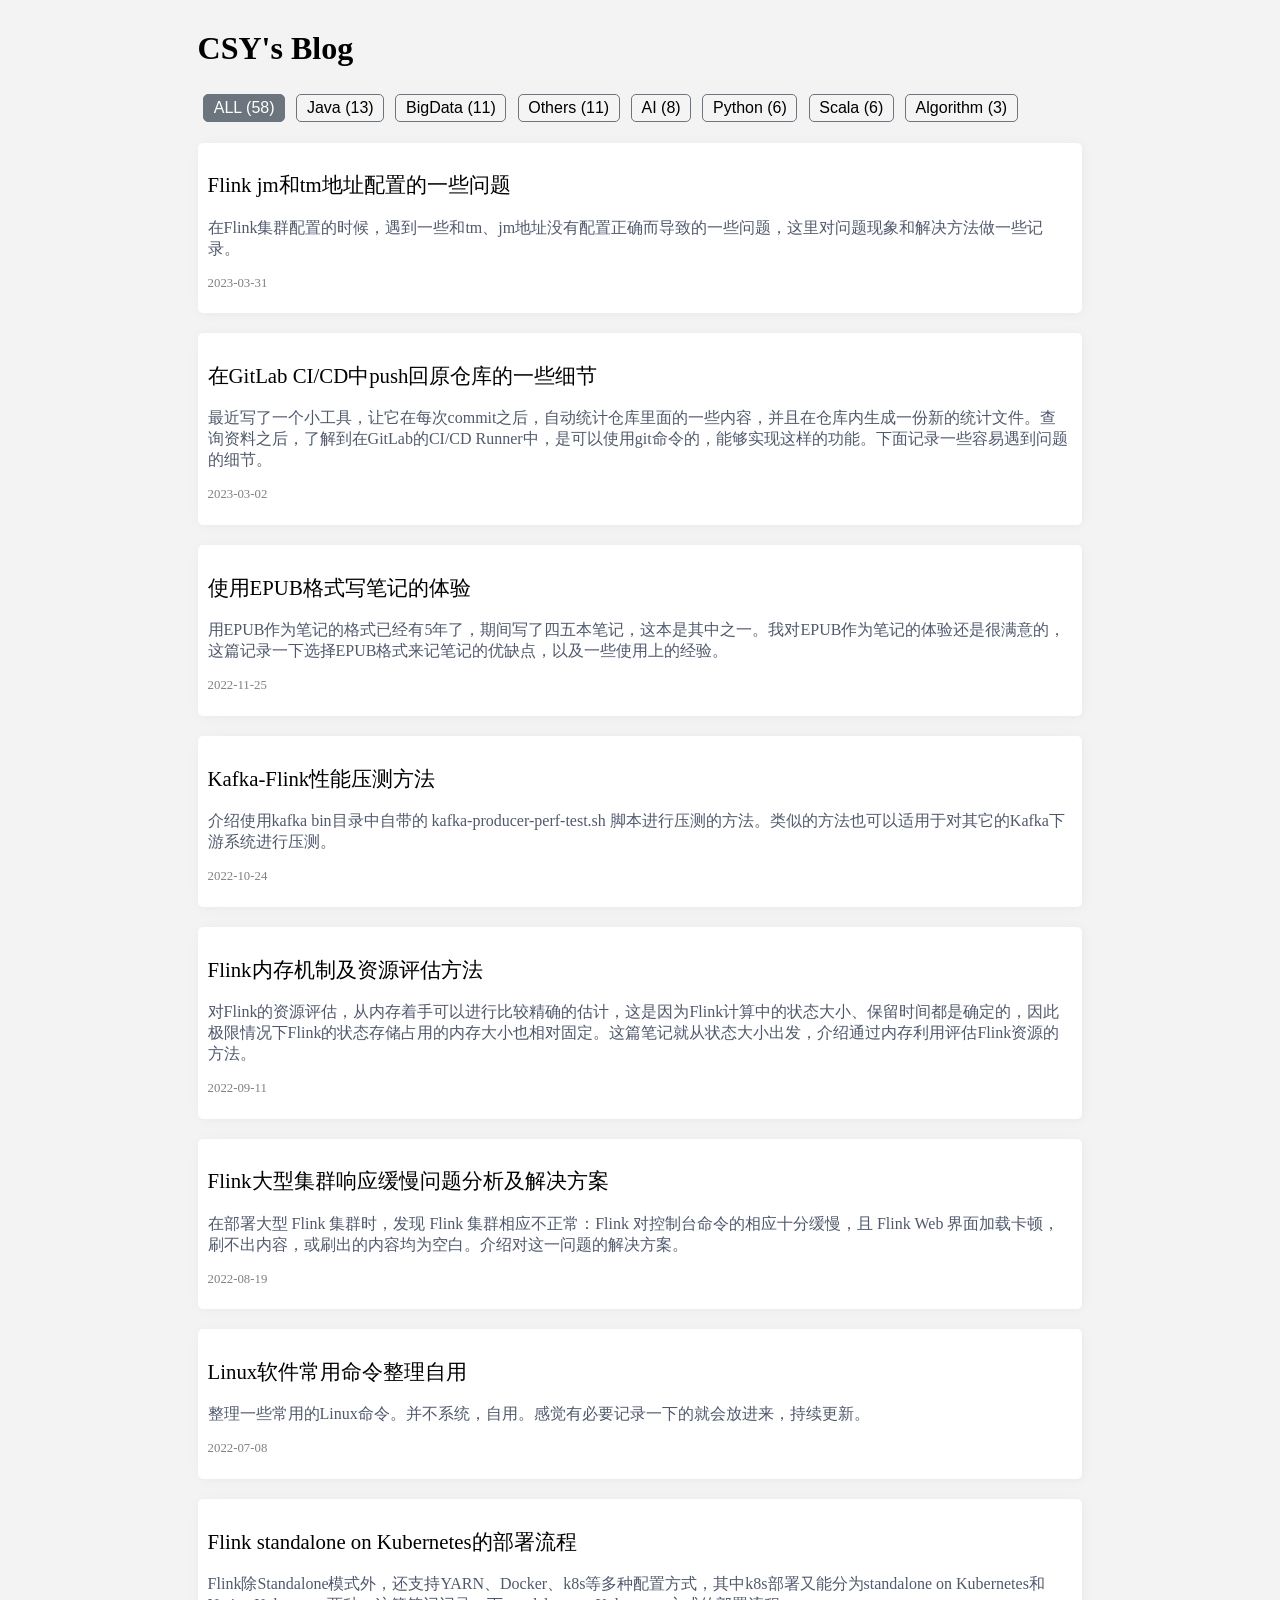
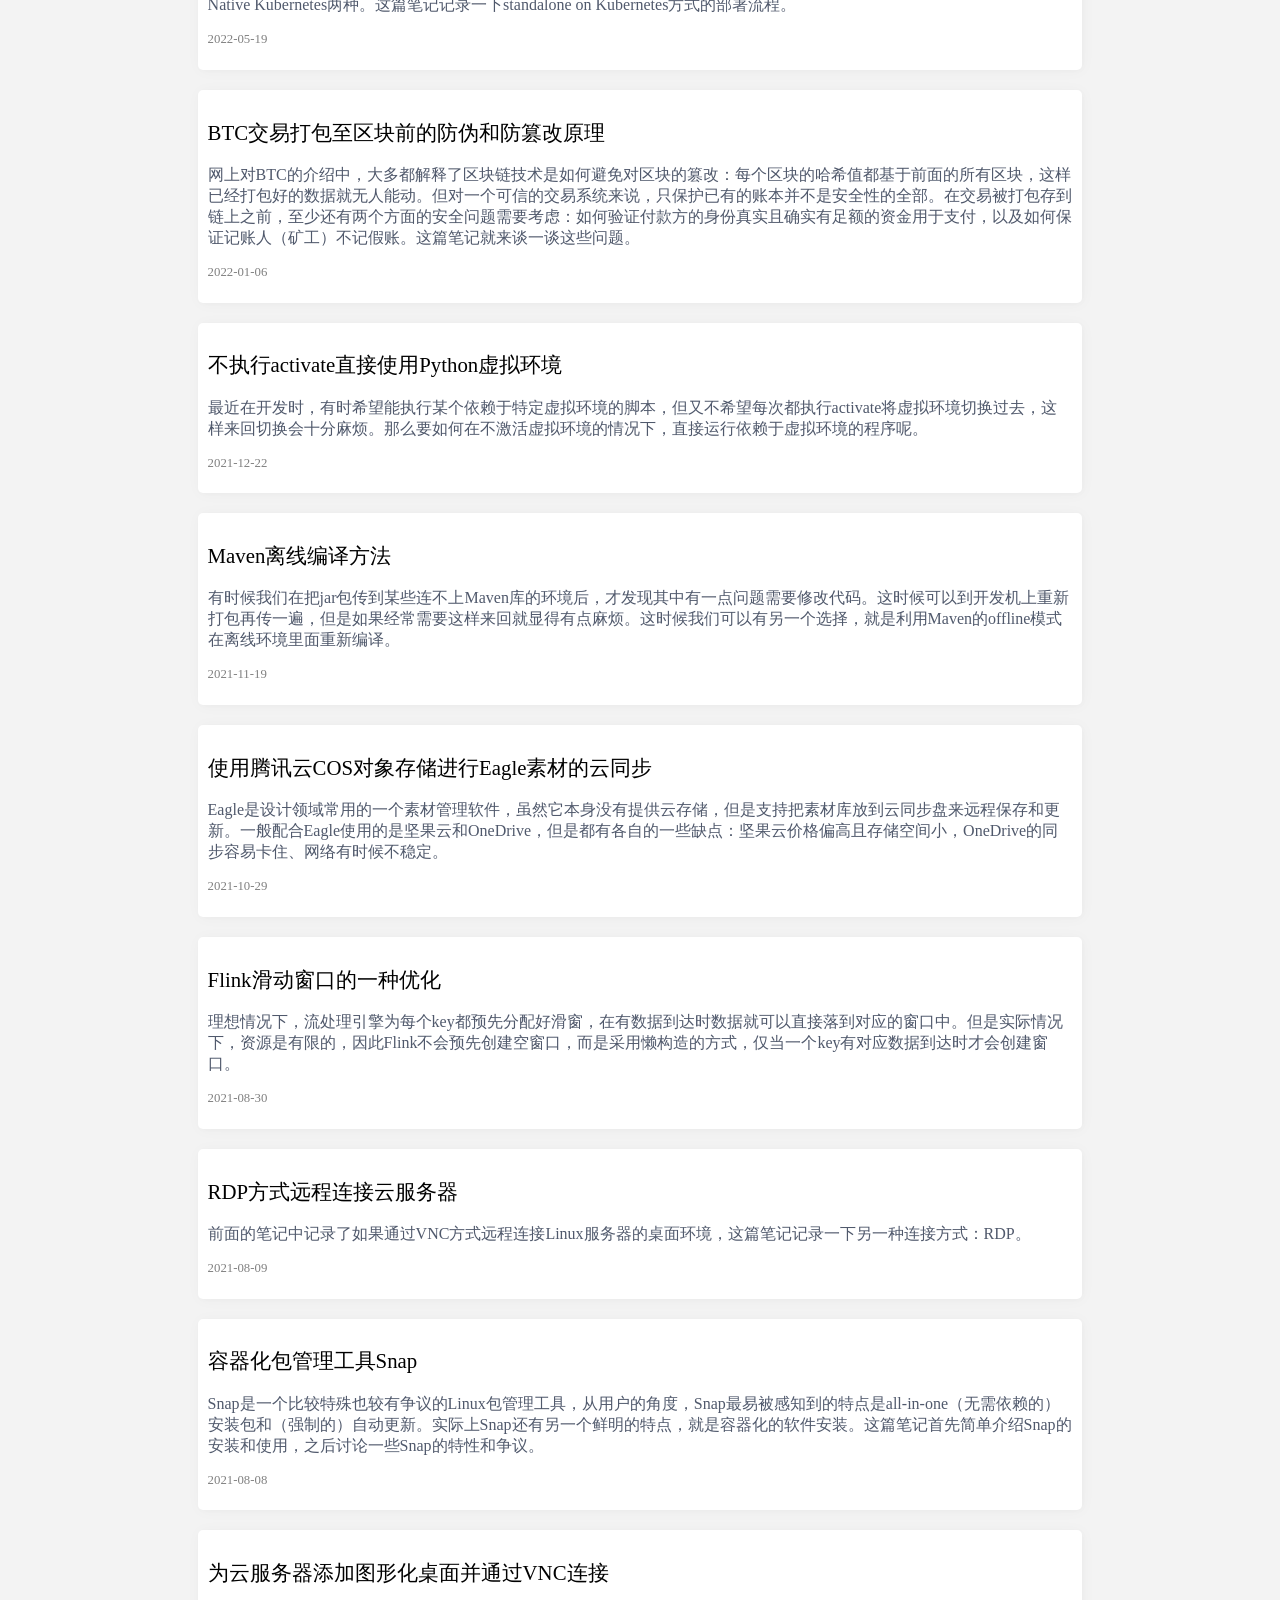
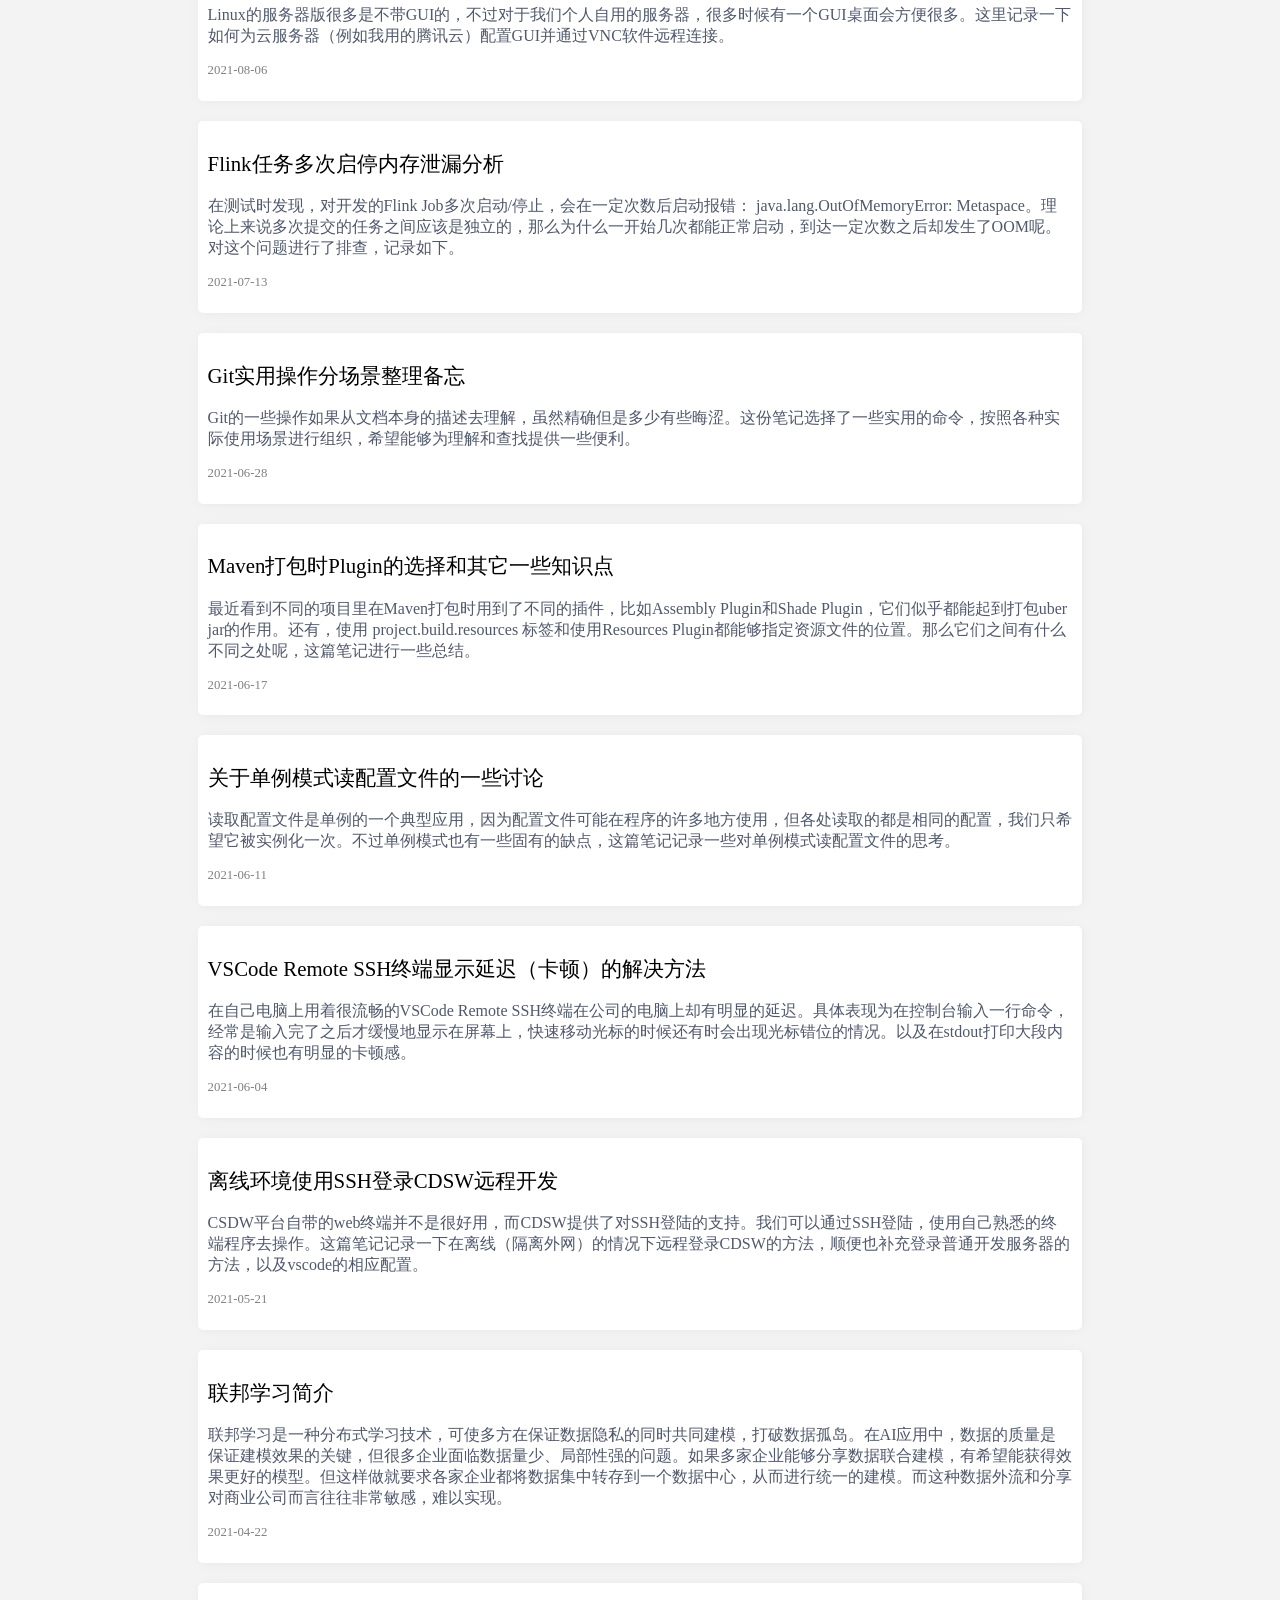
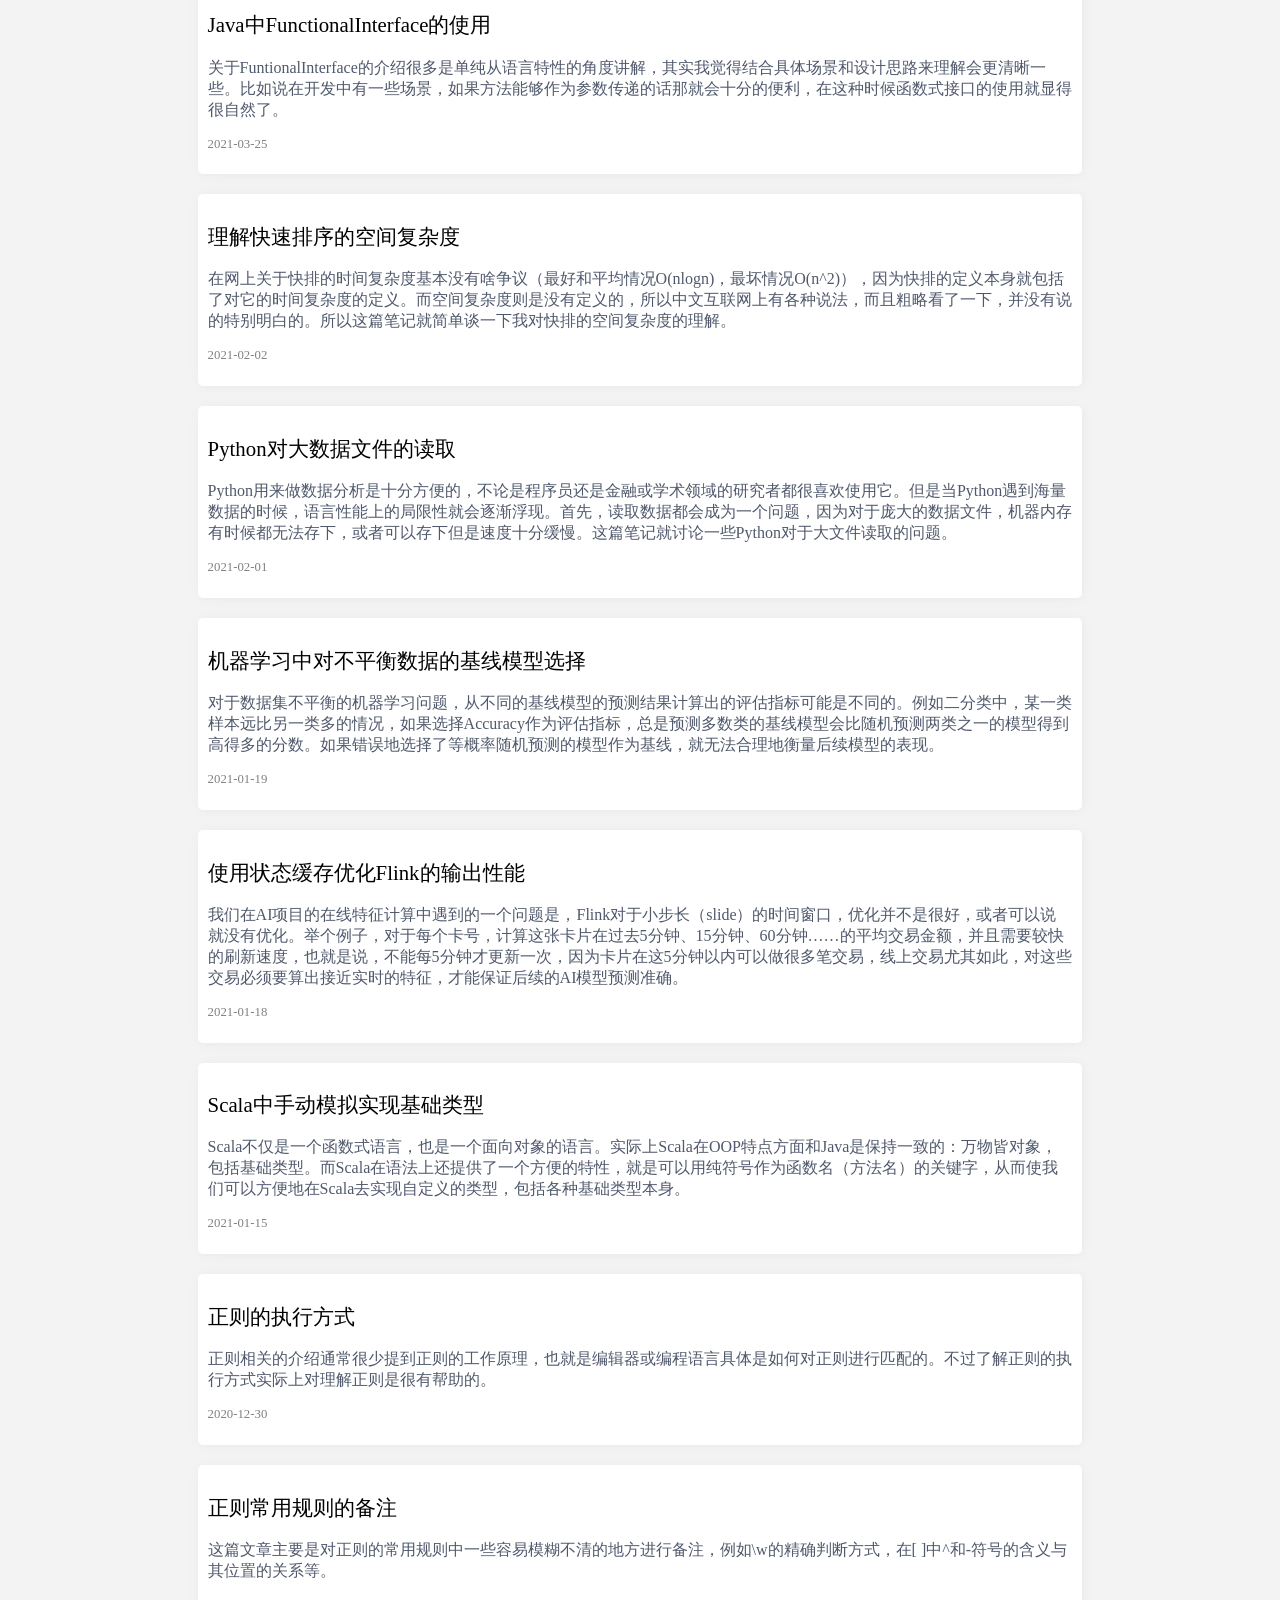
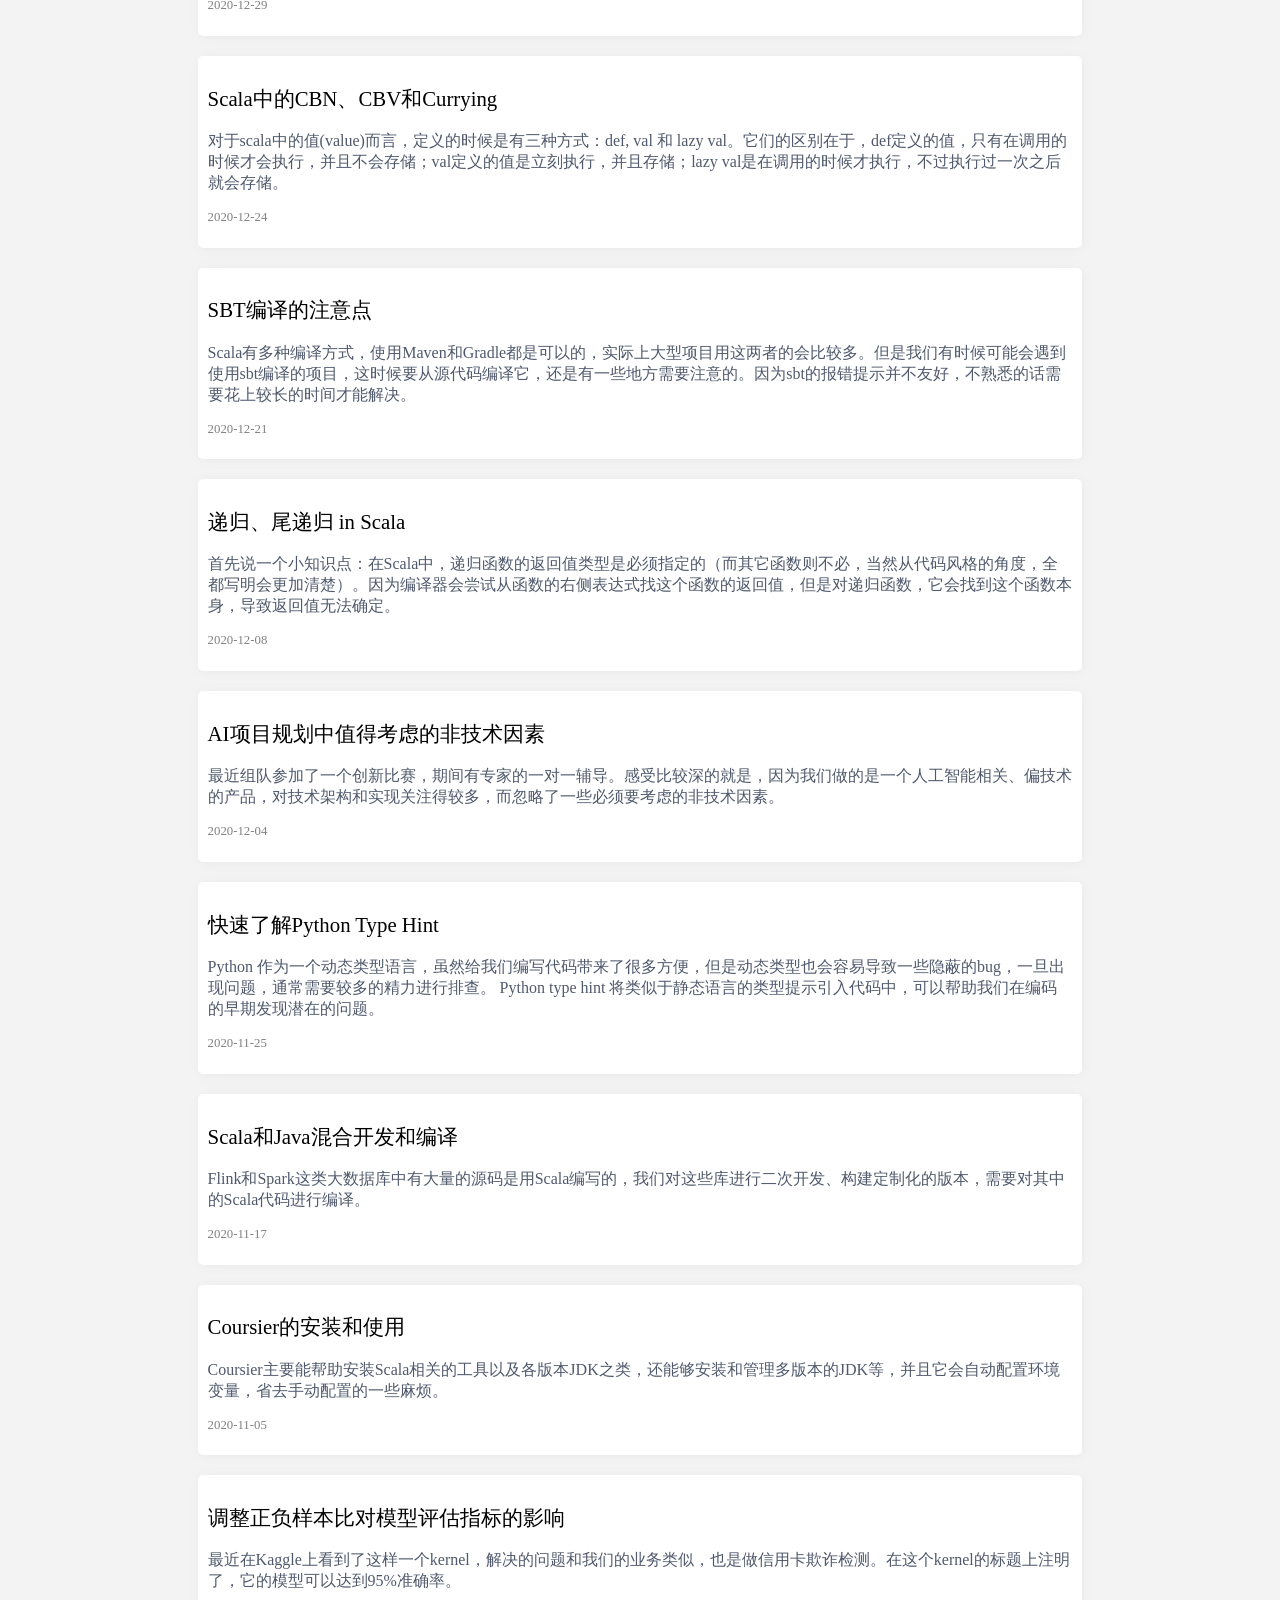
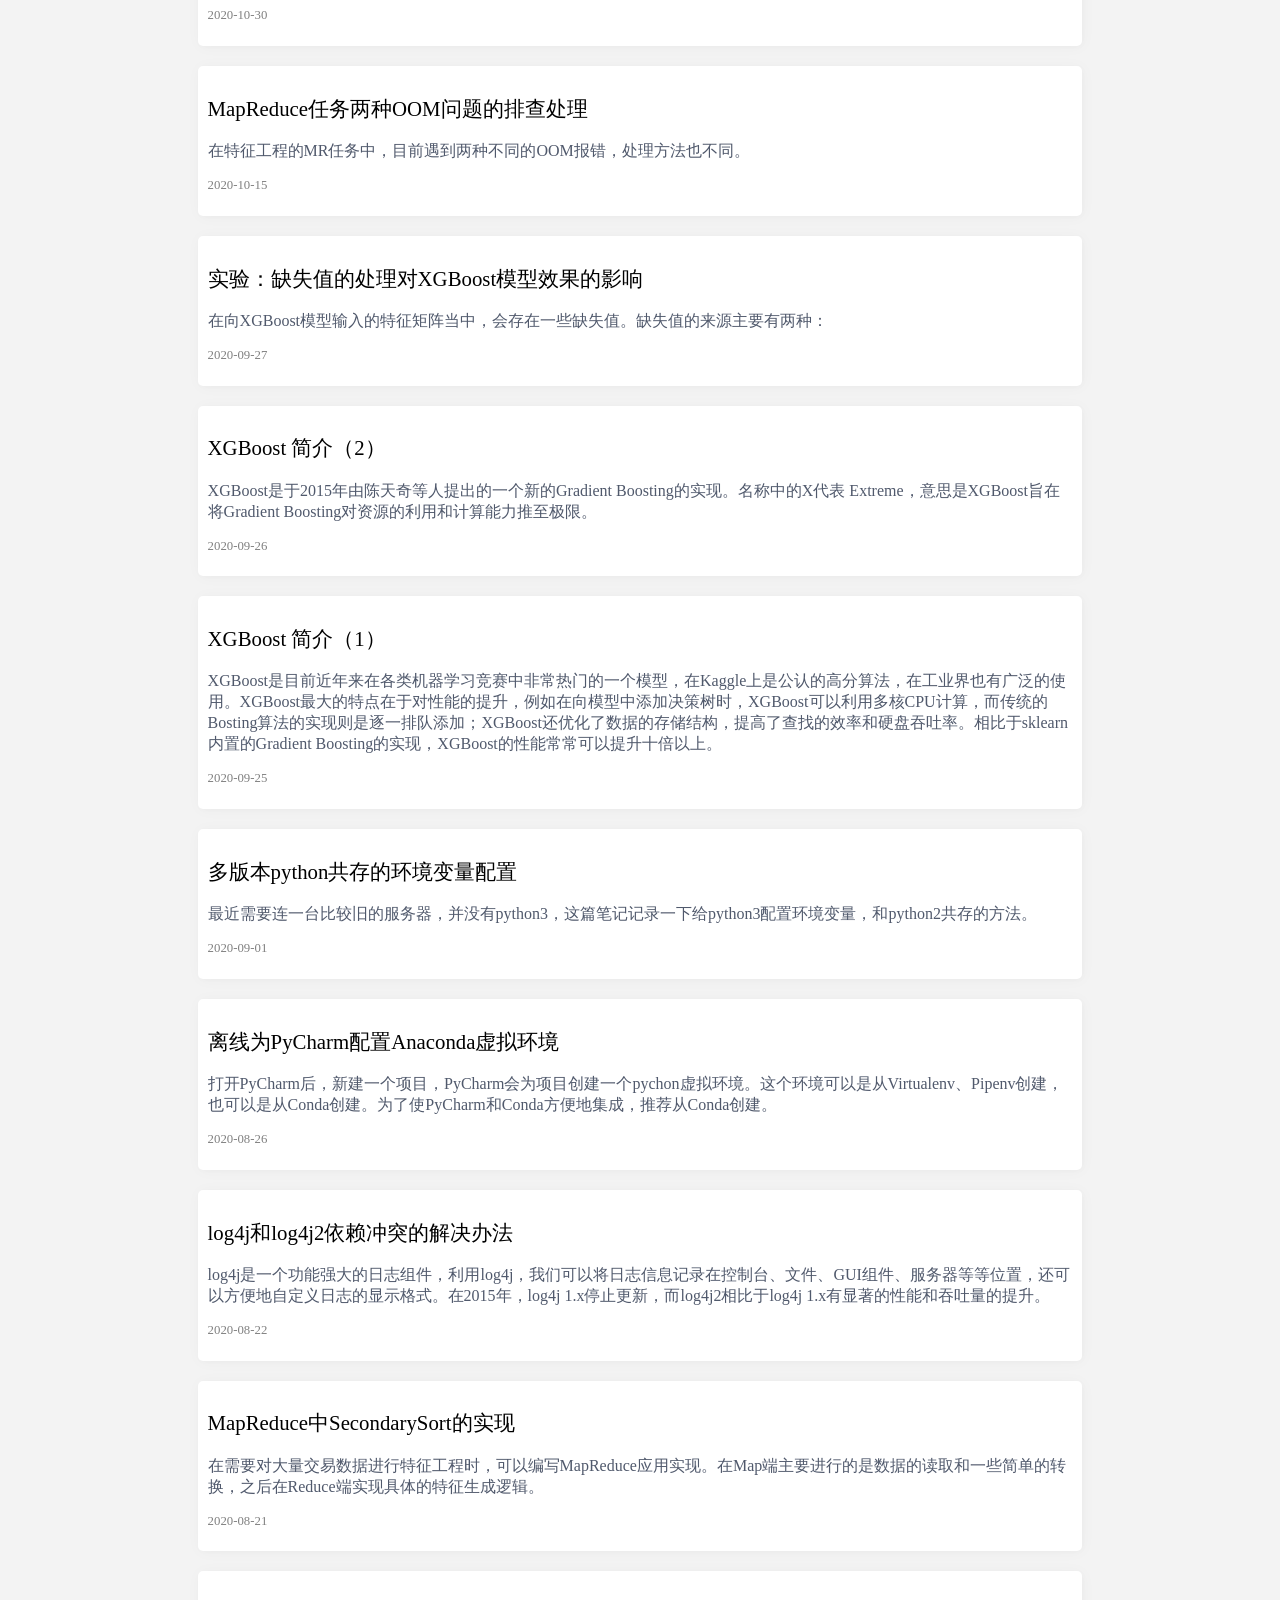
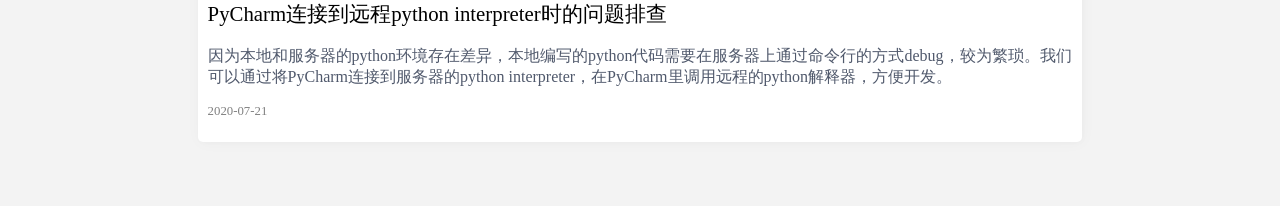
==== commit a992e416: "upload blogpost" ====
--- a/index.html
+++ b/index.html
@@ -1 +1 @@
-<html><head><meta content="text/html;charset=utf-8" http-equiv="Content-Type"><title>CSY's Blog</title><link href="index.css" rel="stylesheet"></head><body><div class="container-div"><h1>CSY's Blog</h1><div><button class="tag" id="All">ALL (56)</button><button class="tag" id="Java">Java (12)</button><button class="tag" id="Others">Others (11)</button><button class="tag" id="BigData">BigData (10)</button><button class="tag" id="AI">AI (8)</button><button class="tag" id="Python">Python (6)</button><button class="tag" id="Scala">Scala (6)</button><button class="tag" id="Algorithm">Algorithm (3)</button></div><a class="link-a" data-tag="Others" href="Text/Section0047.xhtml"><div class="link-div"><p class="headline">在GitLab CI/CD中push回原仓库的一些细节</p><p class="preview">最近写了一个小工具，让它在每次commit之后，自动统计仓库里面的一些内容，并且在仓库内生成一份新的统计文件。查询资料之后，了解到在GitLab的CI/CD Runner中，是可以使用git命令的，能够实现这样的功能。下面记录一些容易遇到问题的细节。</p><p class="date">2023-03-02</p></div></a><a class="link-a" data-tag="Others" href="Text/Section0043.xhtml"><div class="link-div"><p class="headline">使用EPUB格式写笔记的体验</p><p class="preview">用EPUB作为笔记的格式已经有5年了，期间写了四五本笔记，这本是其中之一。我对EPUB作为笔记的体验还是很满意的，这篇记录一下选择EPUB格式来记笔记的优缺点，以及一些使用上的经验。</p><p class="date">2022-11-25</p></div></a><a class="link-a" data-tag="Java, BigData" href="Text/Section0046.xhtml"><div class="link-div"><p class="headline">Kafka-Flink性能压测方法</p><p class="preview">介绍使用kafka bin目录中自带的 kafka-producer-perf-test.sh 脚本进行压测的方法。类似的方法也可以适用于对其它的Kafka下游系统进行压测。</p><p class="date">2022-10-24</p></div></a><a class="link-a" data-tag="Java, BigData" href="Text/Section0045.xhtml"><div class="link-div"><p class="headline">Flink内存机制及资源评估方法</p><p class="preview">对Flink的资源评估，从内存着手可以进行比较精确的估计，这是因为Flink计算中的状态大小、保留时间都是确定的，因此极限情况下Flink的状态存储占用的内存大小也相对固定。这篇笔记就从状态大小出发，介绍通过内存利用评估Flink资源的方法。</p><p class="date">2022-09-11</p></div></a><a class="link-a" data-tag="Java, BigData" href="Text/Section0044.xhtml"><div class="link-div"><p class="headline">Flink大型集群响应缓慢问题分析及解决方案</p><p class="preview">在部署大型 Flink 集群时，发现 Flink 集群相应不正常：Flink 对控制台命令的相应十分缓慢，且 Flink Web 界面加载卡顿，刷不出内容，或刷出的内容均为空白。介绍对这一问题的解决方案。</p><p class="date">2022-08-19</p></div></a><a class="link-a" data-tag="Others" href="Text/Section0042.xhtml"><div class="link-div"><p class="headline">Linux软件常用命令整理自用</p><p class="preview">整理一些常用的Linux命令。并不系统，自用。感觉有必要记录一下的就会放进来，持续更新。</p><p class="date">2022-07-08</p></div></a><a class="link-a" data-tag="BigData" href="Text/Section0041.xhtml"><div class="link-div"><p class="headline">Flink standalone on Kubernetes的部署流程</p><p class="preview">Flink除Standalone模式外，还支持YARN、Docker、k8s等多种配置方式，其中k8s部署又能分为standalone on Kubernetes和Native Kubernetes两种。这篇笔记记录一下standalone on Kubernetes方式的部署流程。</p><p class="date">2022-05-19</p></div></a><a class="link-a" data-tag="Others" href="Text/Section0040.xhtml"><div class="link-div"><p class="headline">BTC交易打包至区块前的防伪和防篡改原理</p><p class="preview">网上对BTC的介绍中，大多都解释了区块链技术是如何避免对区块的篡改：每个区块的哈希值都基于前面的所有区块，这样已经打包好的数据就无人能动。但对一个可信的交易系统来说，只保护已有的账本并不是安全性的全部。在交易被打包存到链上之前，至少还有两个方面的安全问题需要考虑：如何验证付款方的身份真实且确实有足额的资金用于支付，以及如何保证记账人（矿工）不记假账。这篇笔记就来谈一谈这些问题。</p><p class="date">2022-01-06</p></div></a><a class="link-a" data-tag="Python" href="Text/Section0039.xhtml"><div class="link-div"><p class="headline">不执行activate直接使用Python虚拟环境</p><p class="preview">最近在开发时，有时希望能执行某个依赖于特定虚拟环境的脚本，但又不希望每次都执行activate将虚拟环境切换过去，这样来回切换会十分麻烦。那么要如何在不激活虚拟环境的情况下，直接运行依赖于虚拟环境的程序呢。</p><p class="date">2021-12-22</p></div></a><a class="link-a" data-tag="Java" href="Text/Section0038.xhtml"><div class="link-div"><p class="headline">Maven离线编译方法</p><p class="preview">有时候我们在把jar包传到某些连不上Maven库的环境后，才发现其中有一点问题需要修改代码。这时候可以到开发机上重新打包再传一遍，但是如果经常需要这样来回就显得有点麻烦。这时候我们可以有另一个选择，就是利用Maven的offline模式在离线环境里面重新编译。</p><p class="date">2021-11-19</p></div></a><a class="link-a" data-tag="Others" href="Text/Section0037.xhtml"><div class="link-div"><p class="headline">使用腾讯云COS对象存储进行Eagle素材的云同步</p><p class="preview">Eagle是设计领域常用的一个素材管理软件，虽然它本身没有提供云存储，但是支持把素材库放到云同步盘来远程保存和更新。一般配合Eagle使用的是坚果云和OneDrive，但是都有各自的一些缺点：坚果云价格偏高且存储空间小，OneDrive的同步容易卡住、网络有时候不稳定。</p><p class="date">2021-10-29</p></div></a><a class="link-a" data-tag="BigData" href="Text/Section0036.xhtml"><div class="link-div"><p class="headline">Flink滑动窗口的一种优化</p><p class="preview">理想情况下，流处理引擎为每个key都预先分配好滑窗，在有数据到达时数据就可以直接落到对应的窗口中。但是实际情况下，资源是有限的，因此Flink不会预先创建空窗口，而是采用懒构造的方式，仅当一个key有对应数据到达时才会创建窗口。</p><p class="date">2021-08-30</p></div></a><a class="link-a" data-tag="Others" href="Text/Section0035.xhtml"><div class="link-div"><p class="headline">RDP方式远程连接云服务器</p><p class="preview">前面的笔记中记录了如果通过VNC方式远程连接Linux服务器的桌面环境，这篇笔记记录一下另一种连接方式：RDP。</p><p class="date">2021-08-09</p></div></a><a class="link-a" data-tag="Others" href="Text/Section0033.xhtml"><div class="link-div"><p class="headline">容器化包管理工具Snap</p><p class="preview">Snap是一个比较特殊也较有争议的Linux包管理工具，从用户的角度，Snap最易被感知到的特点是all-in-one（无需依赖的）安装包和（强制的）自动更新。实际上Snap还有另一个鲜明的特点，就是容器化的软件安装。这篇笔记首先简单介绍Snap的安装和使用，之后讨论一些Snap的特性和争议。</p><p class="date">2021-08-08</p></div></a><a class="link-a" data-tag="Others" href="Text/Section0032.xhtml"><div class="link-div"><p class="headline">为云服务器添加图形化桌面并通过VNC连接</p><p class="preview">Linux的服务器版很多是不带GUI的，不过对于我们个人自用的服务器，很多时候有一个GUI桌面会方便很多。这里记录一下如何为云服务器（例如我用的腾讯云）配置GUI并通过VNC软件远程连接。</p><p class="date">2021-08-06</p></div></a><a class="link-a" data-tag="BigData,Java" href="Text/Section0031.xhtml"><div class="link-div"><p class="headline">Flink任务多次启停内存泄漏分析</p><p class="preview">在测试时发现，对开发的Flink Job多次启动/停止，会在一定次数后启动报错： java.lang.OutOfMemoryError: Metaspace。理论上来说多次提交的任务之间应该是独立的，那么为什么一开始几次都能正常启动，到达一定次数之后却发生了OOM呢。对这个问题进行了排查，记录如下。</p><p class="date">2021-07-13</p></div></a><a class="link-a" data-tag="Others" href="Text/Section0030.xhtml"><div class="link-div"><p class="headline">Git实用操作分场景整理备忘</p><p class="preview">Git的一些操作如果从文档本身的描述去理解，虽然精确但是多少有些晦涩。这份笔记选择了一些实用的命令，按照各种实际使用场景进行组织，希望能够为理解和查找提供一些便利。</p><p class="date">2021-06-28</p></div></a><a class="link-a" data-tag="Java" href="Text/Section0029.xhtml"><div class="link-div"><p class="headline">Maven打包时Plugin的选择和其它一些知识点</p><p class="preview">最近看到不同的项目里在Maven打包时用到了不同的插件，比如Assembly Plugin和Shade Plugin，它们似乎都能起到打包uber jar的作用。还有，使用 project.build.resources 标签和使用Resources Plugin都能够指定资源文件的位置。那么它们之间有什么不同之处呢，这篇笔记进行一些总结。</p><p class="date">2021-06-17</p></div></a><a class="link-a" data-tag="Java" href="Text/Section0028.xhtml"><div class="link-div"><p class="headline">关于单例模式读配置文件的一些讨论</p><p class="preview">读取配置文件是单例的一个典型应用，因为配置文件可能在程序的许多地方使用，但各处读取的都是相同的配置，我们只希望它被实例化一次。不过单例模式也有一些固有的缺点，这篇笔记记录一些对单例模式读配置文件的思考。</p><p class="date">2021-06-11</p></div></a><a class="link-a" data-tag="Others" href="Text/Section0026.xhtml"><div class="link-div"><p class="headline">VSCode Remote SSH终端显示延迟（卡顿）的解决方法</p><p class="preview">在自己电脑上用着很流畅的VSCode Remote SSH终端在公司的电脑上却有明显的延迟。具体表现为在控制台输入一行命令，经常是输入完了之后才缓慢地显示在屏幕上，快速移动光标的时候还有时会出现光标错位的情况。以及在stdout打印大段内容的时候也有明显的卡顿感。</p><p class="date">2021-06-04</p></div></a><a class="link-a" data-tag="AI,Others" href="Text/Section0025.xhtml"><div class="link-div"><p class="headline">离线环境使用SSH登录CDSW远程开发</p><p class="preview">CSDW平台自带的web终端并不是很好用，而CDSW提供了对SSH登陆的支持。我们可以通过SSH登陆，使用自己熟悉的终端程序去操作。这篇笔记记录一下在离线（隔离外网）的情况下远程登录CDSW的方法，顺便也补充登录普通开发服务器的方法，以及vscode的相应配置。</p><p class="date">2021-05-21</p></div></a><a class="link-a" data-tag="AI" href="Text/Section0024.xhtml"><div class="link-div"><p class="headline">联邦学习简介</p><p class="preview">联邦学习是一种分布式学习技术，可使多方在保证数据隐私的同时共同建模，打破数据孤岛。在AI应用中，数据的质量是保证建模效果的关键，但很多企业面临数据量少、局部性强的问题。如果多家企业能够分享数据联合建模，有希望能获得效果更好的模型。但这样做就要求各家企业都将数据集中转存到一个数据中心，从而进行统一的建模。而这种数据外流和分享对商业公司而言往往非常敏感，难以实现。</p><p class="date">2021-04-22</p></div></a><a class="link-a" data-tag="Java" href="Text/Section0023.xhtml"><div class="link-div"><p class="headline">Java中FunctionalInterface的使用</p><p class="preview">关于FuntionalInterface的介绍很多是单纯从语言特性的角度讲解，其实我觉得结合具体场景和设计思路来理解会更清晰一些。比如说在开发中有一些场景，如果方法能够作为参数传递的话那就会十分的便利，在这种时候函数式接口的使用就显得很自然了。</p><p class="date">2021-03-25</p></div></a><a class="link-a" data-tag="Algorithm" href="Text/Section0022.xhtml"><div class="link-div"><p class="headline">理解快速排序的空间复杂度</p><p class="preview">在网上关于快排的时间复杂度基本没有啥争议（最好和平均情况O(nlogn)，最坏情况O(n^2)），因为快排的定义本身就包括了对它的时间复杂度的定义。而空间复杂度则是没有定义的，所以中文互联网上有各种说法，而且粗略看了一下，并没有说的特别明白的。所以这篇笔记就简单谈一下我对快排的空间复杂度的理解。</p><p class="date">2021-02-02</p></div></a><a class="link-a" data-tag="Python, BigData" href="Text/Section0021.xhtml"><div class="link-div"><p class="headline">Python对大数据文件的读取</p><p class="preview">Python用来做数据分析是十分方便的，不论是程序员还是金融或学术领域的研究者都很喜欢使用它。但是当Python遇到海量数据的时候，语言性能上的局限性就会逐渐浮现。首先，读取数据都会成为一个问题，因为对于庞大的数据文件，机器内存有时候都无法存下，或者可以存下但是速度十分缓慢。这篇笔记就讨论一些Python对于大文件读取的问题。</p><p class="date">2021-02-01</p></div></a><a class="link-a" data-tag="AI" href="Text/Section0020.xhtml"><div class="link-div"><p class="headline">机器学习中对不平衡数据的基线模型选择</p><p class="preview">对于数据集不平衡的机器学习问题，从不同的基线模型的预测结果计算出的评估指标可能是不同的。例如二分类中，某一类样本远比另一类多的情况，如果选择Accuracy作为评估指标，总是预测多数类的基线模型会比随机预测两类之一的模型得到高得多的分数。如果错误地选择了等概率随机预测的模型作为基线，就无法合理地衡量后续模型的表现。</p><p class="date">2021-01-19</p></div></a><a class="link-a" data-tag="BigData" href="Text/Section0019.xhtml"><div class="link-div"><p class="headline">使用状态缓存优化Flink的输出性能</p><p class="preview">我们在AI项目的在线特征计算中遇到的一个问题是，Flink对于小步长（slide）的时间窗口，优化并不是很好，或者可以说就没有优化。举个例子，对于每个卡号，计算这张卡片在过去5分钟、15分钟、60分钟……的平均交易金额，并且需要较快的刷新速度，也就是说，不能每5分钟才更新一次，因为卡片在这5分钟以内可以做很多笔交易，线上交易尤其如此，对这些交易必须要算出接近实时的特征，才能保证后续的AI模型预测准确。</p><p class="date">2021-01-18</p></div></a><a class="link-a" data-tag="Scala" href="Text/Section0018.xhtml"><div class="link-div"><p class="headline">Scala中手动模拟实现基础类型</p><p class="preview">Scala不仅是一个函数式语言，也是一个面向对象的语言。实际上Scala在OOP特点方面和Java是保持一致的：万物皆对象，包括基础类型。而Scala在语法上还提供了一个方便的特性，就是可以用纯符号作为函数名（方法名）的关键字，从而使我们可以方便地在Scala去实现自定义的类型，包括各种基础类型本身。</p><p class="date">2021-01-15</p></div></a><a class="link-a" data-tag="Algorithm" href="Text/Section0016.xhtml"><div class="link-div"><p class="headline">正则的执行方式</p><p class="preview">正则相关的介绍通常很少提到正则的工作原理，也就是编辑器或编程语言具体是如何对正则进行匹配的。不过了解正则的执行方式实际上对理解正则是很有帮助的。</p><p class="date">2020-12-30</p></div></a><a class="link-a" data-tag="Algorithm" href="Text/Section0017.xhtml"><div class="link-div"><p class="headline">正则常用规则的备注</p><p class="preview">这篇文章主要是对正则的常用规则中一些容易模糊不清的地方进行备注，例如\w的精确判断方式，在[ ]中^和-符号的含义与其位置的关系等。</p><p class="date">2020-12-29</p></div></a><a class="link-a" data-tag="Scala" href="Text/Section0015.xhtml"><div class="link-div"><p class="headline">Scala中的CBN、CBV和Currying</p><p class="preview">对于scala中的值(value)而言，定义的时候是有三种方式：def, val 和 lazy val。它们的区别在于，def定义的值，只有在调用的时候才会执行，并且不会存储；val定义的值是立刻执行，并且存储；lazy val是在调用的时候才执行，不过执行过一次之后就会存储。</p><p class="date">2020-12-24</p></div></a><a class="link-a" data-tag="Scala" href="Text/Section0014.xhtml"><div class="link-div"><p class="headline">SBT编译的注意点</p><p class="preview">Scala有多种编译方式，使用Maven和Gradle都是可以的，实际上大型项目用这两者的会比较多。但是我们有时候可能会遇到使用sbt编译的项目，这时候要从源代码编译它，还是有一些地方需要注意的。因为sbt的报错提示并不友好，不熟悉的话需要花上较长的时间才能解决。</p><p class="date">2020-12-21</p></div></a><a class="link-a" data-tag="Scala" href="Text/Section0006.xhtml"><div class="link-div"><p class="headline">递归、尾递归 in Scala</p><p class="preview">首先说一个小知识点：在Scala中，递归函数的返回值类型是必须指定的（而其它函数则不必，当然从代码风格的角度，全都写明会更加清楚）。因为编译器会尝试从函数的右侧表达式找这个函数的返回值，但是对递归函数，它会找到这个函数本身，导致返回值无法确定。</p><p class="date">2020-12-08</p></div></a><a class="link-a" data-tag="AI" href="Text/Section0005.xhtml"><div class="link-div"><p class="headline">AI项目规划中值得考虑的非技术因素</p><p class="preview">最近组队参加了一个创新比赛，期间有专家的一对一辅导。感受比较深的就是，因为我们做的是一个人工智能相关、偏技术的产品，对技术架构和实现关注得较多，而忽略了一些必须要考虑的非技术因素。</p><p class="date">2020-12-04</p></div></a><a class="link-a" data-tag="Python" href="Text/Section0004.xhtml"><div class="link-div"><p class="headline">快速了解Python Type Hint</p><p class="preview">Python 作为一个动态类型语言，虽然给我们编写代码带来了很多方便，但是动态类型也会容易导致一些隐蔽的bug，一旦出现问题，通常需要较多的精力进行排查。 Python type hint 将类似于静态语言的类型提示引入代码中，可以帮助我们在编码的早期发现潜在的问题。</p><p class="date">2020-11-25</p></div></a><a class="link-a" data-tag="Scala, Java" href="Text/Section0003.xhtml"><div class="link-div"><p class="headline">Scala和Java混合开发和编译</p><p class="preview">Flink和Spark这类大数据库中有大量的源码是用Scala编写的，我们对这些库进行二次开发、构建定制化的版本，需要对其中的Scala代码进行编译。</p><p class="date">2020-11-17</p></div></a><a class="link-a" data-tag="Scala,Java" href="Text/Section0034.xhtml"><div class="link-div"><p class="headline">Coursier的安装和使用</p><p class="preview">Coursier主要能帮助安装Scala相关的工具以及各版本JDK之类，还能够安装和管理多版本的JDK等，并且它会自动配置环境变量，省去手动配置的一些麻烦。</p><p class="date">2020-11-05</p></div></a><a class="link-a" data-tag="AI" href="Text/Section0001.xhtml"><div class="link-div"><p class="headline">调整正负样本比对模型评估指标的影响</p><p class="preview">最近在Kaggle上看到了这样一个kernel，解决的问题和我们的业务类似，也是做信用卡欺诈检测。在这个kernel的标题上注明了，它的模型可以达到95%准确率。</p><p class="date">2020-10-30</p></div></a><a class="link-a" data-tag="BigData" href="Text/Section0012.xhtml"><div class="link-div"><p class="headline">MapReduce任务两种OOM问题的排查处理</p><p class="preview">在特征工程的MR任务中，目前遇到两种不同的OOM报错，处理方法也不同。</p><p class="date">2020-10-15</p></div></a><a class="link-a" data-tag="AI" href="Text/Section0011.xhtml"><div class="link-div"><p class="headline">实验：缺失值的处理对XGBoost模型效果的影响</p><p class="preview">在向XGBoost模型输入的特征矩阵当中，会存在一些缺失值。缺失值的来源主要有两种：</p><p class="date">2020-09-27</p></div></a><a class="link-a" data-tag="AI" href="Text/Section0007.xhtml"><div class="link-div"><p class="headline">XGBoost 简介（2）</p><p class="preview">XGBoost是于2015年由陈天奇等人提出的一个新的Gradient Boosting的实现。名称中的X代表 Extreme，意思是XGBoost旨在将Gradient Boosting对资源的利用和计算能力推至极限。</p><p class="date">2020-09-26</p></div></a><a class="link-a" data-tag="AI" href="Text/Section0002.xhtml"><div class="link-div"><p class="headline">XGBoost 简介（1）</p><p class="preview">XGBoost是目前近年来在各类机器学习竞赛中非常热门的一个模型，在Kaggle上是公认的高分算法，在工业界也有广泛的使用。XGBoost最大的特点在于对性能的提升，例如在向模型中添加决策树时，XGBoost可以利用多核CPU计算，而传统的Bosting算法的实现则是逐一排队添加；XGBoost还优化了数据的存储结构，提高了查找的效率和硬盘吞吐率。相比于sklearn内置的Gradient Boosting的实现，XGBoost的性能常常可以提升十倍以上。</p><p class="date">2020-09-25</p></div></a><a class="link-a" data-tag="Python" href="Text/Section0027.xhtml"><div class="link-div"><p class="headline">多版本python共存的环境变量配置</p><p class="preview">最近需要连一台比较旧的服务器，并没有python3，这篇笔记记录一下给python3配置环境变量，和python2共存的方法。</p><p class="date">2020-09-01</p></div></a><a class="link-a" data-tag="Python" href="Text/Section0010.xhtml"><div class="link-div"><p class="headline">离线为PyCharm配置Anaconda虚拟环境</p><p class="preview">打开PyCharm后，新建一个项目，PyCharm会为项目创建一个pychon虚拟环境。这个环境可以是从Virtualenv、Pipenv创建，也可以是从Conda创建。为了使PyCharm和Conda方便地集成，推荐从Conda创建。</p><p class="date">2020-08-26</p></div></a><a class="link-a" data-tag="Java" href="Text/Section0009.xhtml"><div class="link-div"><p class="headline">log4j和log4j2依赖冲突的解决办法</p><p class="preview">log4j是一个功能强大的日志组件，利用log4j，我们可以将日志信息记录在控制台、文件、GUI组件、服务器等等位置，还可以方便地自定义日志的显示格式。在2015年，log4j 1.x停止更新，而log4j2相比于log4j 1.x有显著的性能和吞吐量的提升。</p><p class="date">2020-08-22</p></div></a><a class="link-a" data-tag="BigData, Java" href="Text/Section0008.xhtml"><div class="link-div"><p class="headline">MapReduce中SecondarySort的实现</p><p class="preview">在需要对大量交易数据进行特征工程时，可以编写MapReduce应用实现。在Map端主要进行的是数据的读取和一些简单的转换，之后在Reduce端实现具体的特征生成逻辑。</p><p class="date">2020-08-21</p></div></a><a class="link-a" data-tag="Python" href="Text/Section0013.xhtml"><div class="link-div"><p class="headline">PyCharm连接到远程python interpreter时的问题排查</p><p class="preview">因为本地和服务器的python环境存在差异，本地编写的python代码需要在服务器上通过命令行的方式debug，较为繁琐。我们可以通过将PyCharm连接到服务器的python interpreter，在PyCharm里调用远程的python解释器，方便开发。</p><p class="date">2020-07-21</p></div></a></div></body><script src="index.js"></script></html>+<html><head><meta content="text/html;charset=utf-8" http-equiv="Content-Type"><title>CSY's Blog</title><link href="index.css" rel="stylesheet"></head><body><div class="container-div"><h1>CSY's Blog</h1><div><button class="tag" id="All">ALL (58)</button><button class="tag" id="Java">Java (13)</button><button class="tag" id="BigData">BigData (11)</button><button class="tag" id="Others">Others (11)</button><button class="tag" id="AI">AI (8)</button><button class="tag" id="Python">Python (6)</button><button class="tag" id="Scala">Scala (6)</button><button class="tag" id="Algorithm">Algorithm (3)</button></div><a class="link-a" data-tag="Java, BigData" href="Text/Section0048.xhtml"><div class="link-div"><p class="headline">Flink jm和tm地址配置的一些问题</p><p class="preview">在Flink集群配置的时候，遇到一些和tm、jm地址没有配置正确而导致的一些问题，这里对问题现象和解决方法做一些记录。</p><p class="date">2023-03-31</p></div></a><a class="link-a" data-tag="Others" href="Text/Section0047.xhtml"><div class="link-div"><p class="headline">在GitLab CI/CD中push回原仓库的一些细节</p><p class="preview">最近写了一个小工具，让它在每次commit之后，自动统计仓库里面的一些内容，并且在仓库内生成一份新的统计文件。查询资料之后，了解到在GitLab的CI/CD Runner中，是可以使用git命令的，能够实现这样的功能。下面记录一些容易遇到问题的细节。</p><p class="date">2023-03-02</p></div></a><a class="link-a" data-tag="Others" href="Text/Section0043.xhtml"><div class="link-div"><p class="headline">使用EPUB格式写笔记的体验</p><p class="preview">用EPUB作为笔记的格式已经有5年了，期间写了四五本笔记，这本是其中之一。我对EPUB作为笔记的体验还是很满意的，这篇记录一下选择EPUB格式来记笔记的优缺点，以及一些使用上的经验。</p><p class="date">2022-11-25</p></div></a><a class="link-a" data-tag="Java, BigData" href="Text/Section0046.xhtml"><div class="link-div"><p class="headline">Kafka-Flink性能压测方法</p><p class="preview">介绍使用kafka bin目录中自带的 kafka-producer-perf-test.sh 脚本进行压测的方法。类似的方法也可以适用于对其它的Kafka下游系统进行压测。</p><p class="date">2022-10-24</p></div></a><a class="link-a" data-tag="Java, BigData" href="Text/Section0045.xhtml"><div class="link-div"><p class="headline">Flink内存机制及资源评估方法</p><p class="preview">对Flink的资源评估，从内存着手可以进行比较精确的估计，这是因为Flink计算中的状态大小、保留时间都是确定的，因此极限情况下Flink的状态存储占用的内存大小也相对固定。这篇笔记就从状态大小出发，介绍通过内存利用评估Flink资源的方法。</p><p class="date">2022-09-11</p></div></a><a class="link-a" data-tag="Java, BigData" href="Text/Section0044.xhtml"><div class="link-div"><p class="headline">Flink大型集群响应缓慢问题分析及解决方案</p><p class="preview">在部署大型 Flink 集群时，发现 Flink 集群相应不正常：Flink 对控制台命令的相应十分缓慢，且 Flink Web 界面加载卡顿，刷不出内容，或刷出的内容均为空白。介绍对这一问题的解决方案。</p><p class="date">2022-08-19</p></div></a><a class="link-a" data-tag="Others" href="Text/Section0042.xhtml"><div class="link-div"><p class="headline">Linux软件常用命令整理自用</p><p class="preview">整理一些常用的Linux命令。并不系统，自用。感觉有必要记录一下的就会放进来，持续更新。</p><p class="date">2022-07-08</p></div></a><a class="link-a" data-tag="BigData" href="Text/Section0041.xhtml"><div class="link-div"><p class="headline">Flink standalone on Kubernetes的部署流程</p><p class="preview">Flink除Standalone模式外，还支持YARN、Docker、k8s等多种配置方式，其中k8s部署又能分为standalone on Kubernetes和Native Kubernetes两种。这篇笔记记录一下standalone on Kubernetes方式的部署流程。</p><p class="date">2022-05-19</p></div></a><a class="link-a" data-tag="Others" href="Text/Section0040.xhtml"><div class="link-div"><p class="headline">BTC交易打包至区块前的防伪和防篡改原理</p><p class="preview">网上对BTC的介绍中，大多都解释了区块链技术是如何避免对区块的篡改：每个区块的哈希值都基于前面的所有区块，这样已经打包好的数据就无人能动。但对一个可信的交易系统来说，只保护已有的账本并不是安全性的全部。在交易被打包存到链上之前，至少还有两个方面的安全问题需要考虑：如何验证付款方的身份真实且确实有足额的资金用于支付，以及如何保证记账人（矿工）不记假账。这篇笔记就来谈一谈这些问题。</p><p class="date">2022-01-06</p></div></a><a class="link-a" data-tag="Python" href="Text/Section0039.xhtml"><div class="link-div"><p class="headline">不执行activate直接使用Python虚拟环境</p><p class="preview">最近在开发时，有时希望能执行某个依赖于特定虚拟环境的脚本，但又不希望每次都执行activate将虚拟环境切换过去，这样来回切换会十分麻烦。那么要如何在不激活虚拟环境的情况下，直接运行依赖于虚拟环境的程序呢。</p><p class="date">2021-12-22</p></div></a><a class="link-a" data-tag="Java" href="Text/Section0038.xhtml"><div class="link-div"><p class="headline">Maven离线编译方法</p><p class="preview">有时候我们在把jar包传到某些连不上Maven库的环境后，才发现其中有一点问题需要修改代码。这时候可以到开发机上重新打包再传一遍，但是如果经常需要这样来回就显得有点麻烦。这时候我们可以有另一个选择，就是利用Maven的offline模式在离线环境里面重新编译。</p><p class="date">2021-11-19</p></div></a><a class="link-a" data-tag="Others" href="Text/Section0037.xhtml"><div class="link-div"><p class="headline">使用腾讯云COS对象存储进行Eagle素材的云同步</p><p class="preview">Eagle是设计领域常用的一个素材管理软件，虽然它本身没有提供云存储，但是支持把素材库放到云同步盘来远程保存和更新。一般配合Eagle使用的是坚果云和OneDrive，但是都有各自的一些缺点：坚果云价格偏高且存储空间小，OneDrive的同步容易卡住、网络有时候不稳定。</p><p class="date">2021-10-29</p></div></a><a class="link-a" data-tag="BigData" href="Text/Section0036.xhtml"><div class="link-div"><p class="headline">Flink滑动窗口的一种优化</p><p class="preview">理想情况下，流处理引擎为每个key都预先分配好滑窗，在有数据到达时数据就可以直接落到对应的窗口中。但是实际情况下，资源是有限的，因此Flink不会预先创建空窗口，而是采用懒构造的方式，仅当一个key有对应数据到达时才会创建窗口。</p><p class="date">2021-08-30</p></div></a><a class="link-a" data-tag="Others" href="Text/Section0035.xhtml"><div class="link-div"><p class="headline">RDP方式远程连接云服务器</p><p class="preview">前面的笔记中记录了如果通过VNC方式远程连接Linux服务器的桌面环境，这篇笔记记录一下另一种连接方式：RDP。</p><p class="date">2021-08-09</p></div></a><a class="link-a" data-tag="Others" href="Text/Section0033.xhtml"><div class="link-div"><p class="headline">容器化包管理工具Snap</p><p class="preview">Snap是一个比较特殊也较有争议的Linux包管理工具，从用户的角度，Snap最易被感知到的特点是all-in-one（无需依赖的）安装包和（强制的）自动更新。实际上Snap还有另一个鲜明的特点，就是容器化的软件安装。这篇笔记首先简单介绍Snap的安装和使用，之后讨论一些Snap的特性和争议。</p><p class="date">2021-08-08</p></div></a><a class="link-a" data-tag="Others" href="Text/Section0032.xhtml"><div class="link-div"><p class="headline">为云服务器添加图形化桌面并通过VNC连接</p><p class="preview">Linux的服务器版很多是不带GUI的，不过对于我们个人自用的服务器，很多时候有一个GUI桌面会方便很多。这里记录一下如何为云服务器（例如我用的腾讯云）配置GUI并通过VNC软件远程连接。</p><p class="date">2021-08-06</p></div></a><a class="link-a" data-tag="BigData,Java" href="Text/Section0031.xhtml"><div class="link-div"><p class="headline">Flink任务多次启停内存泄漏分析</p><p class="preview">在测试时发现，对开发的Flink Job多次启动/停止，会在一定次数后启动报错： java.lang.OutOfMemoryError: Metaspace。理论上来说多次提交的任务之间应该是独立的，那么为什么一开始几次都能正常启动，到达一定次数之后却发生了OOM呢。对这个问题进行了排查，记录如下。</p><p class="date">2021-07-13</p></div></a><a class="link-a" data-tag="Others" href="Text/Section0030.xhtml"><div class="link-div"><p class="headline">Git实用操作分场景整理备忘</p><p class="preview">Git的一些操作如果从文档本身的描述去理解，虽然精确但是多少有些晦涩。这份笔记选择了一些实用的命令，按照各种实际使用场景进行组织，希望能够为理解和查找提供一些便利。</p><p class="date">2021-06-28</p></div></a><a class="link-a" data-tag="Java" href="Text/Section0029.xhtml"><div class="link-div"><p class="headline">Maven打包时Plugin的选择和其它一些知识点</p><p class="preview">最近看到不同的项目里在Maven打包时用到了不同的插件，比如Assembly Plugin和Shade Plugin，它们似乎都能起到打包uber jar的作用。还有，使用 project.build.resources 标签和使用Resources Plugin都能够指定资源文件的位置。那么它们之间有什么不同之处呢，这篇笔记进行一些总结。</p><p class="date">2021-06-17</p></div></a><a class="link-a" data-tag="Java" href="Text/Section0028.xhtml"><div class="link-div"><p class="headline">关于单例模式读配置文件的一些讨论</p><p class="preview">读取配置文件是单例的一个典型应用，因为配置文件可能在程序的许多地方使用，但各处读取的都是相同的配置，我们只希望它被实例化一次。不过单例模式也有一些固有的缺点，这篇笔记记录一些对单例模式读配置文件的思考。</p><p class="date">2021-06-11</p></div></a><a class="link-a" data-tag="Others" href="Text/Section0026.xhtml"><div class="link-div"><p class="headline">VSCode Remote SSH终端显示延迟（卡顿）的解决方法</p><p class="preview">在自己电脑上用着很流畅的VSCode Remote SSH终端在公司的电脑上却有明显的延迟。具体表现为在控制台输入一行命令，经常是输入完了之后才缓慢地显示在屏幕上，快速移动光标的时候还有时会出现光标错位的情况。以及在stdout打印大段内容的时候也有明显的卡顿感。</p><p class="date">2021-06-04</p></div></a><a class="link-a" data-tag="AI,Others" href="Text/Section0025.xhtml"><div class="link-div"><p class="headline">离线环境使用SSH登录CDSW远程开发</p><p class="preview">CSDW平台自带的web终端并不是很好用，而CDSW提供了对SSH登陆的支持。我们可以通过SSH登陆，使用自己熟悉的终端程序去操作。这篇笔记记录一下在离线（隔离外网）的情况下远程登录CDSW的方法，顺便也补充登录普通开发服务器的方法，以及vscode的相应配置。</p><p class="date">2021-05-21</p></div></a><a class="link-a" data-tag="AI" href="Text/Section0024.xhtml"><div class="link-div"><p class="headline">联邦学习简介</p><p class="preview">联邦学习是一种分布式学习技术，可使多方在保证数据隐私的同时共同建模，打破数据孤岛。在AI应用中，数据的质量是保证建模效果的关键，但很多企业面临数据量少、局部性强的问题。如果多家企业能够分享数据联合建模，有希望能获得效果更好的模型。但这样做就要求各家企业都将数据集中转存到一个数据中心，从而进行统一的建模。而这种数据外流和分享对商业公司而言往往非常敏感，难以实现。</p><p class="date">2021-04-22</p></div></a><a class="link-a" data-tag="Java" href="Text/Section0023.xhtml"><div class="link-div"><p class="headline">Java中FunctionalInterface的使用</p><p class="preview">关于FuntionalInterface的介绍很多是单纯从语言特性的角度讲解，其实我觉得结合具体场景和设计思路来理解会更清晰一些。比如说在开发中有一些场景，如果方法能够作为参数传递的话那就会十分的便利，在这种时候函数式接口的使用就显得很自然了。</p><p class="date">2021-03-25</p></div></a><a class="link-a" data-tag="Algorithm" href="Text/Section0022.xhtml"><div class="link-div"><p class="headline">理解快速排序的空间复杂度</p><p class="preview">在网上关于快排的时间复杂度基本没有啥争议（最好和平均情况O(nlogn)，最坏情况O(n^2)），因为快排的定义本身就包括了对它的时间复杂度的定义。而空间复杂度则是没有定义的，所以中文互联网上有各种说法，而且粗略看了一下，并没有说的特别明白的。所以这篇笔记就简单谈一下我对快排的空间复杂度的理解。</p><p class="date">2021-02-02</p></div></a><a class="link-a" data-tag="Python, BigData" href="Text/Section0021.xhtml"><div class="link-div"><p class="headline">Python对大数据文件的读取</p><p class="preview">Python用来做数据分析是十分方便的，不论是程序员还是金融或学术领域的研究者都很喜欢使用它。但是当Python遇到海量数据的时候，语言性能上的局限性就会逐渐浮现。首先，读取数据都会成为一个问题，因为对于庞大的数据文件，机器内存有时候都无法存下，或者可以存下但是速度十分缓慢。这篇笔记就讨论一些Python对于大文件读取的问题。</p><p class="date">2021-02-01</p></div></a><a class="link-a" data-tag="AI" href="Text/Section0020.xhtml"><div class="link-div"><p class="headline">机器学习中对不平衡数据的基线模型选择</p><p class="preview">对于数据集不平衡的机器学习问题，从不同的基线模型的预测结果计算出的评估指标可能是不同的。例如二分类中，某一类样本远比另一类多的情况，如果选择Accuracy作为评估指标，总是预测多数类的基线模型会比随机预测两类之一的模型得到高得多的分数。如果错误地选择了等概率随机预测的模型作为基线，就无法合理地衡量后续模型的表现。</p><p class="date">2021-01-19</p></div></a><a class="link-a" data-tag="BigData" href="Text/Section0019.xhtml"><div class="link-div"><p class="headline">使用状态缓存优化Flink的输出性能</p><p class="preview">我们在AI项目的在线特征计算中遇到的一个问题是，Flink对于小步长（slide）的时间窗口，优化并不是很好，或者可以说就没有优化。举个例子，对于每个卡号，计算这张卡片在过去5分钟、15分钟、60分钟……的平均交易金额，并且需要较快的刷新速度，也就是说，不能每5分钟才更新一次，因为卡片在这5分钟以内可以做很多笔交易，线上交易尤其如此，对这些交易必须要算出接近实时的特征，才能保证后续的AI模型预测准确。</p><p class="date">2021-01-18</p></div></a><a class="link-a" data-tag="Scala" href="Text/Section0018.xhtml"><div class="link-div"><p class="headline">Scala中手动模拟实现基础类型</p><p class="preview">Scala不仅是一个函数式语言，也是一个面向对象的语言。实际上Scala在OOP特点方面和Java是保持一致的：万物皆对象，包括基础类型。而Scala在语法上还提供了一个方便的特性，就是可以用纯符号作为函数名（方法名）的关键字，从而使我们可以方便地在Scala去实现自定义的类型，包括各种基础类型本身。</p><p class="date">2021-01-15</p></div></a><a class="link-a" data-tag="Algorithm" href="Text/Section0016.xhtml"><div class="link-div"><p class="headline">正则的执行方式</p><p class="preview">正则相关的介绍通常很少提到正则的工作原理，也就是编辑器或编程语言具体是如何对正则进行匹配的。不过了解正则的执行方式实际上对理解正则是很有帮助的。</p><p class="date">2020-12-30</p></div></a><a class="link-a" data-tag="Algorithm" href="Text/Section0017.xhtml"><div class="link-div"><p class="headline">正则常用规则的备注</p><p class="preview">这篇文章主要是对正则的常用规则中一些容易模糊不清的地方进行备注，例如\w的精确判断方式，在[ ]中^和-符号的含义与其位置的关系等。</p><p class="date">2020-12-29</p></div></a><a class="link-a" data-tag="Scala" href="Text/Section0015.xhtml"><div class="link-div"><p class="headline">Scala中的CBN、CBV和Currying</p><p class="preview">对于scala中的值(value)而言，定义的时候是有三种方式：def, val 和 lazy val。它们的区别在于，def定义的值，只有在调用的时候才会执行，并且不会存储；val定义的值是立刻执行，并且存储；lazy val是在调用的时候才执行，不过执行过一次之后就会存储。</p><p class="date">2020-12-24</p></div></a><a class="link-a" data-tag="Scala" href="Text/Section0014.xhtml"><div class="link-div"><p class="headline">SBT编译的注意点</p><p class="preview">Scala有多种编译方式，使用Maven和Gradle都是可以的，实际上大型项目用这两者的会比较多。但是我们有时候可能会遇到使用sbt编译的项目，这时候要从源代码编译它，还是有一些地方需要注意的。因为sbt的报错提示并不友好，不熟悉的话需要花上较长的时间才能解决。</p><p class="date">2020-12-21</p></div></a><a class="link-a" data-tag="Scala" href="Text/Section0006.xhtml"><div class="link-div"><p class="headline">递归、尾递归 in Scala</p><p class="preview">首先说一个小知识点：在Scala中，递归函数的返回值类型是必须指定的（而其它函数则不必，当然从代码风格的角度，全都写明会更加清楚）。因为编译器会尝试从函数的右侧表达式找这个函数的返回值，但是对递归函数，它会找到这个函数本身，导致返回值无法确定。</p><p class="date">2020-12-08</p></div></a><a class="link-a" data-tag="AI" href="Text/Section0005.xhtml"><div class="link-div"><p class="headline">AI项目规划中值得考虑的非技术因素</p><p class="preview">最近组队参加了一个创新比赛，期间有专家的一对一辅导。感受比较深的就是，因为我们做的是一个人工智能相关、偏技术的产品，对技术架构和实现关注得较多，而忽略了一些必须要考虑的非技术因素。</p><p class="date">2020-12-04</p></div></a><a class="link-a" data-tag="Python" href="Text/Section0004.xhtml"><div class="link-div"><p class="headline">快速了解Python Type Hint</p><p class="preview">Python 作为一个动态类型语言，虽然给我们编写代码带来了很多方便，但是动态类型也会容易导致一些隐蔽的bug，一旦出现问题，通常需要较多的精力进行排查。 Python type hint 将类似于静态语言的类型提示引入代码中，可以帮助我们在编码的早期发现潜在的问题。</p><p class="date">2020-11-25</p></div></a><a class="link-a" data-tag="Scala, Java" href="Text/Section0003.xhtml"><div class="link-div"><p class="headline">Scala和Java混合开发和编译</p><p class="preview">Flink和Spark这类大数据库中有大量的源码是用Scala编写的，我们对这些库进行二次开发、构建定制化的版本，需要对其中的Scala代码进行编译。</p><p class="date">2020-11-17</p></div></a><a class="link-a" data-tag="Scala,Java" href="Text/Section0034.xhtml"><div class="link-div"><p class="headline">Coursier的安装和使用</p><p class="preview">Coursier主要能帮助安装Scala相关的工具以及各版本JDK之类，还能够安装和管理多版本的JDK等，并且它会自动配置环境变量，省去手动配置的一些麻烦。</p><p class="date">2020-11-05</p></div></a><a class="link-a" data-tag="AI" href="Text/Section0001.xhtml"><div class="link-div"><p class="headline">调整正负样本比对模型评估指标的影响</p><p class="preview">最近在Kaggle上看到了这样一个kernel，解决的问题和我们的业务类似，也是做信用卡欺诈检测。在这个kernel的标题上注明了，它的模型可以达到95%准确率。</p><p class="date">2020-10-30</p></div></a><a class="link-a" data-tag="BigData" href="Text/Section0012.xhtml"><div class="link-div"><p class="headline">MapReduce任务两种OOM问题的排查处理</p><p class="preview">在特征工程的MR任务中，目前遇到两种不同的OOM报错，处理方法也不同。</p><p class="date">2020-10-15</p></div></a><a class="link-a" data-tag="AI" href="Text/Section0011.xhtml"><div class="link-div"><p class="headline">实验：缺失值的处理对XGBoost模型效果的影响</p><p class="preview">在向XGBoost模型输入的特征矩阵当中，会存在一些缺失值。缺失值的来源主要有两种：</p><p class="date">2020-09-27</p></div></a><a class="link-a" data-tag="AI" href="Text/Section0007.xhtml"><div class="link-div"><p class="headline">XGBoost 简介（2）</p><p class="preview">XGBoost是于2015年由陈天奇等人提出的一个新的Gradient Boosting的实现。名称中的X代表 Extreme，意思是XGBoost旨在将Gradient Boosting对资源的利用和计算能力推至极限。</p><p class="date">2020-09-26</p></div></a><a class="link-a" data-tag="AI" href="Text/Section0002.xhtml"><div class="link-div"><p class="headline">XGBoost 简介（1）</p><p class="preview">XGBoost是目前近年来在各类机器学习竞赛中非常热门的一个模型，在Kaggle上是公认的高分算法，在工业界也有广泛的使用。XGBoost最大的特点在于对性能的提升，例如在向模型中添加决策树时，XGBoost可以利用多核CPU计算，而传统的Bosting算法的实现则是逐一排队添加；XGBoost还优化了数据的存储结构，提高了查找的效率和硬盘吞吐率。相比于sklearn内置的Gradient Boosting的实现，XGBoost的性能常常可以提升十倍以上。</p><p class="date">2020-09-25</p></div></a><a class="link-a" data-tag="Python" href="Text/Section0027.xhtml"><div class="link-div"><p class="headline">多版本python共存的环境变量配置</p><p class="preview">最近需要连一台比较旧的服务器，并没有python3，这篇笔记记录一下给python3配置环境变量，和python2共存的方法。</p><p class="date">2020-09-01</p></div></a><a class="link-a" data-tag="Python" href="Text/Section0010.xhtml"><div class="link-div"><p class="headline">离线为PyCharm配置Anaconda虚拟环境</p><p class="preview">打开PyCharm后，新建一个项目，PyCharm会为项目创建一个pychon虚拟环境。这个环境可以是从Virtualenv、Pipenv创建，也可以是从Conda创建。为了使PyCharm和Conda方便地集成，推荐从Conda创建。</p><p class="date">2020-08-26</p></div></a><a class="link-a" data-tag="Java" href="Text/Section0009.xhtml"><div class="link-div"><p class="headline">log4j和log4j2依赖冲突的解决办法</p><p class="preview">log4j是一个功能强大的日志组件，利用log4j，我们可以将日志信息记录在控制台、文件、GUI组件、服务器等等位置，还可以方便地自定义日志的显示格式。在2015年，log4j 1.x停止更新，而log4j2相比于log4j 1.x有显著的性能和吞吐量的提升。</p><p class="date">2020-08-22</p></div></a><a class="link-a" data-tag="BigData, Java" href="Text/Section0008.xhtml"><div class="link-div"><p class="headline">MapReduce中SecondarySort的实现</p><p class="preview">在需要对大量交易数据进行特征工程时，可以编写MapReduce应用实现。在Map端主要进行的是数据的读取和一些简单的转换，之后在Reduce端实现具体的特征生成逻辑。</p><p class="date">2020-08-21</p></div></a><a class="link-a" data-tag="Python" href="Text/Section0013.xhtml"><div class="link-div"><p class="headline">PyCharm连接到远程python interpreter时的问题排查</p><p class="preview">因为本地和服务器的python环境存在差异，本地编写的python代码需要在服务器上通过命令行的方式debug，较为繁琐。我们可以通过将PyCharm连接到服务器的python interpreter，在PyCharm里调用远程的python解释器，方便开发。</p><p class="date">2020-07-21</p></div></a></div></body><script src="index.js"></script></html>
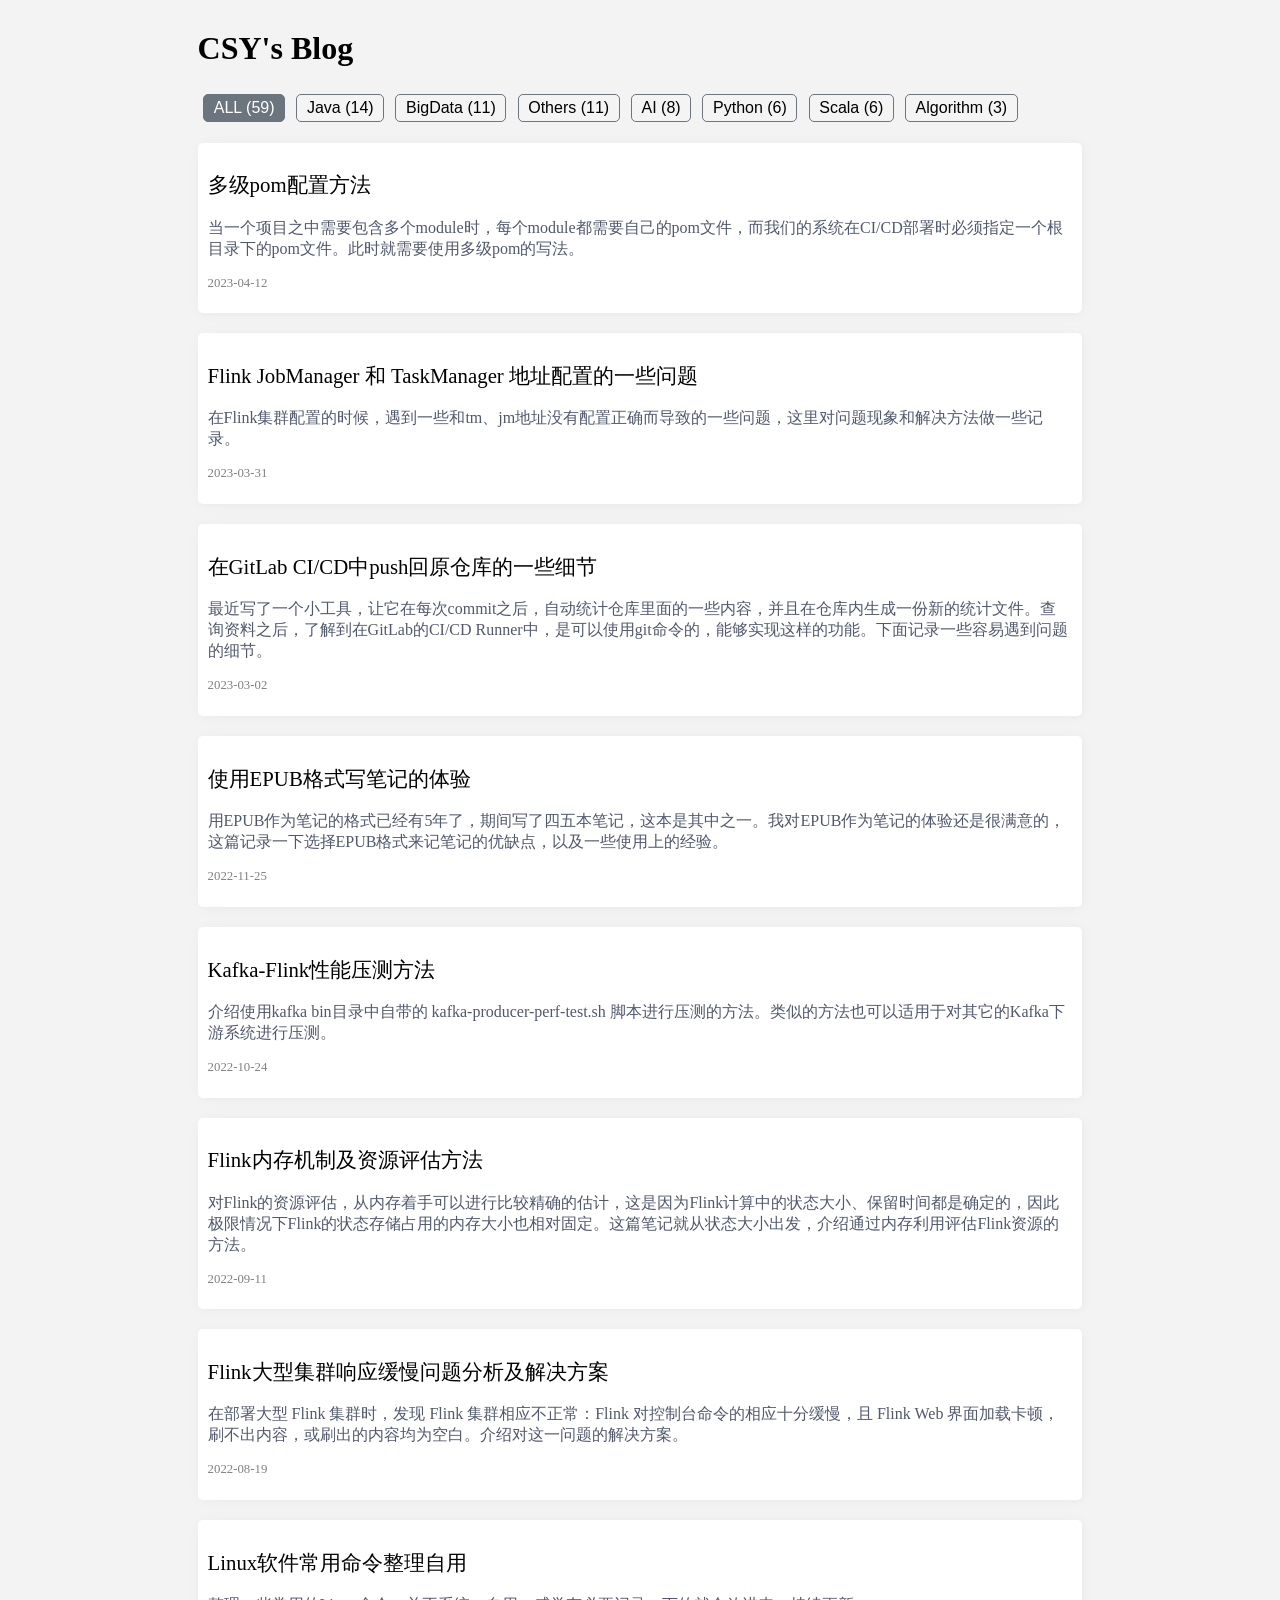
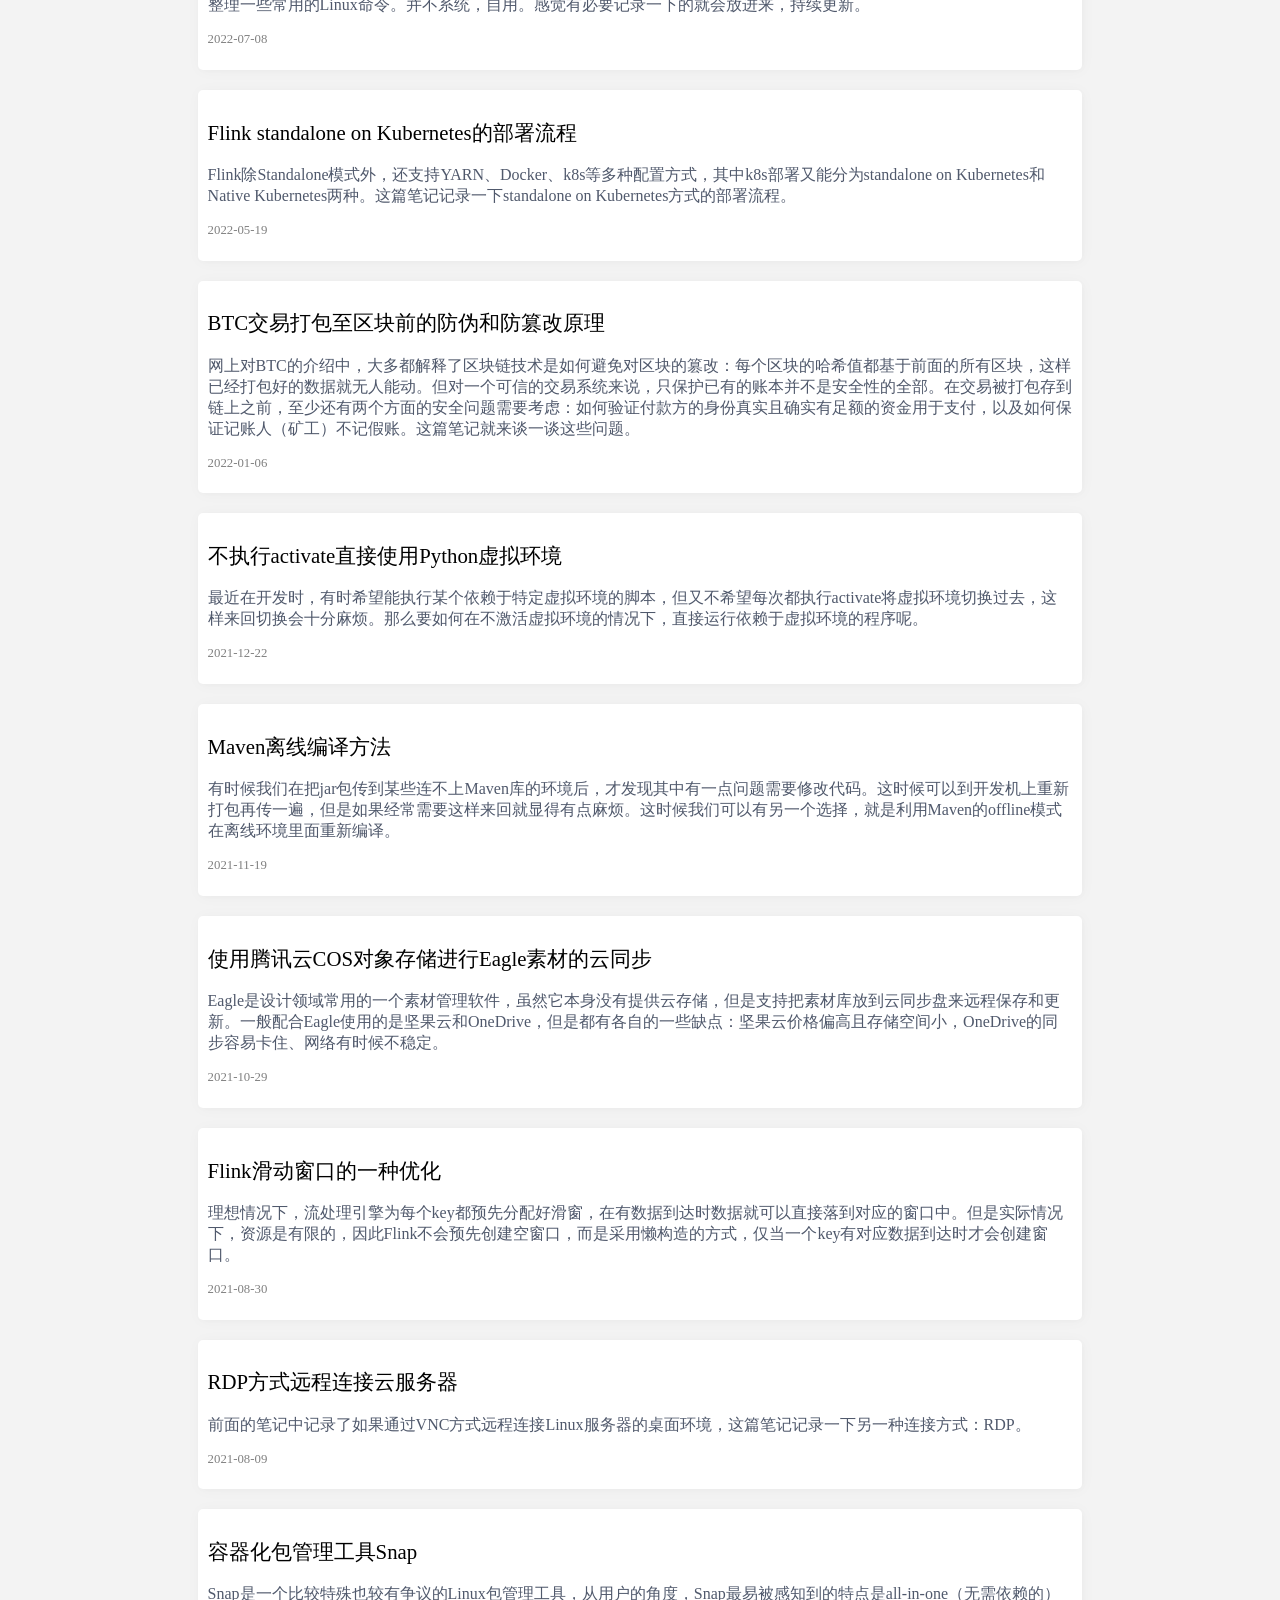
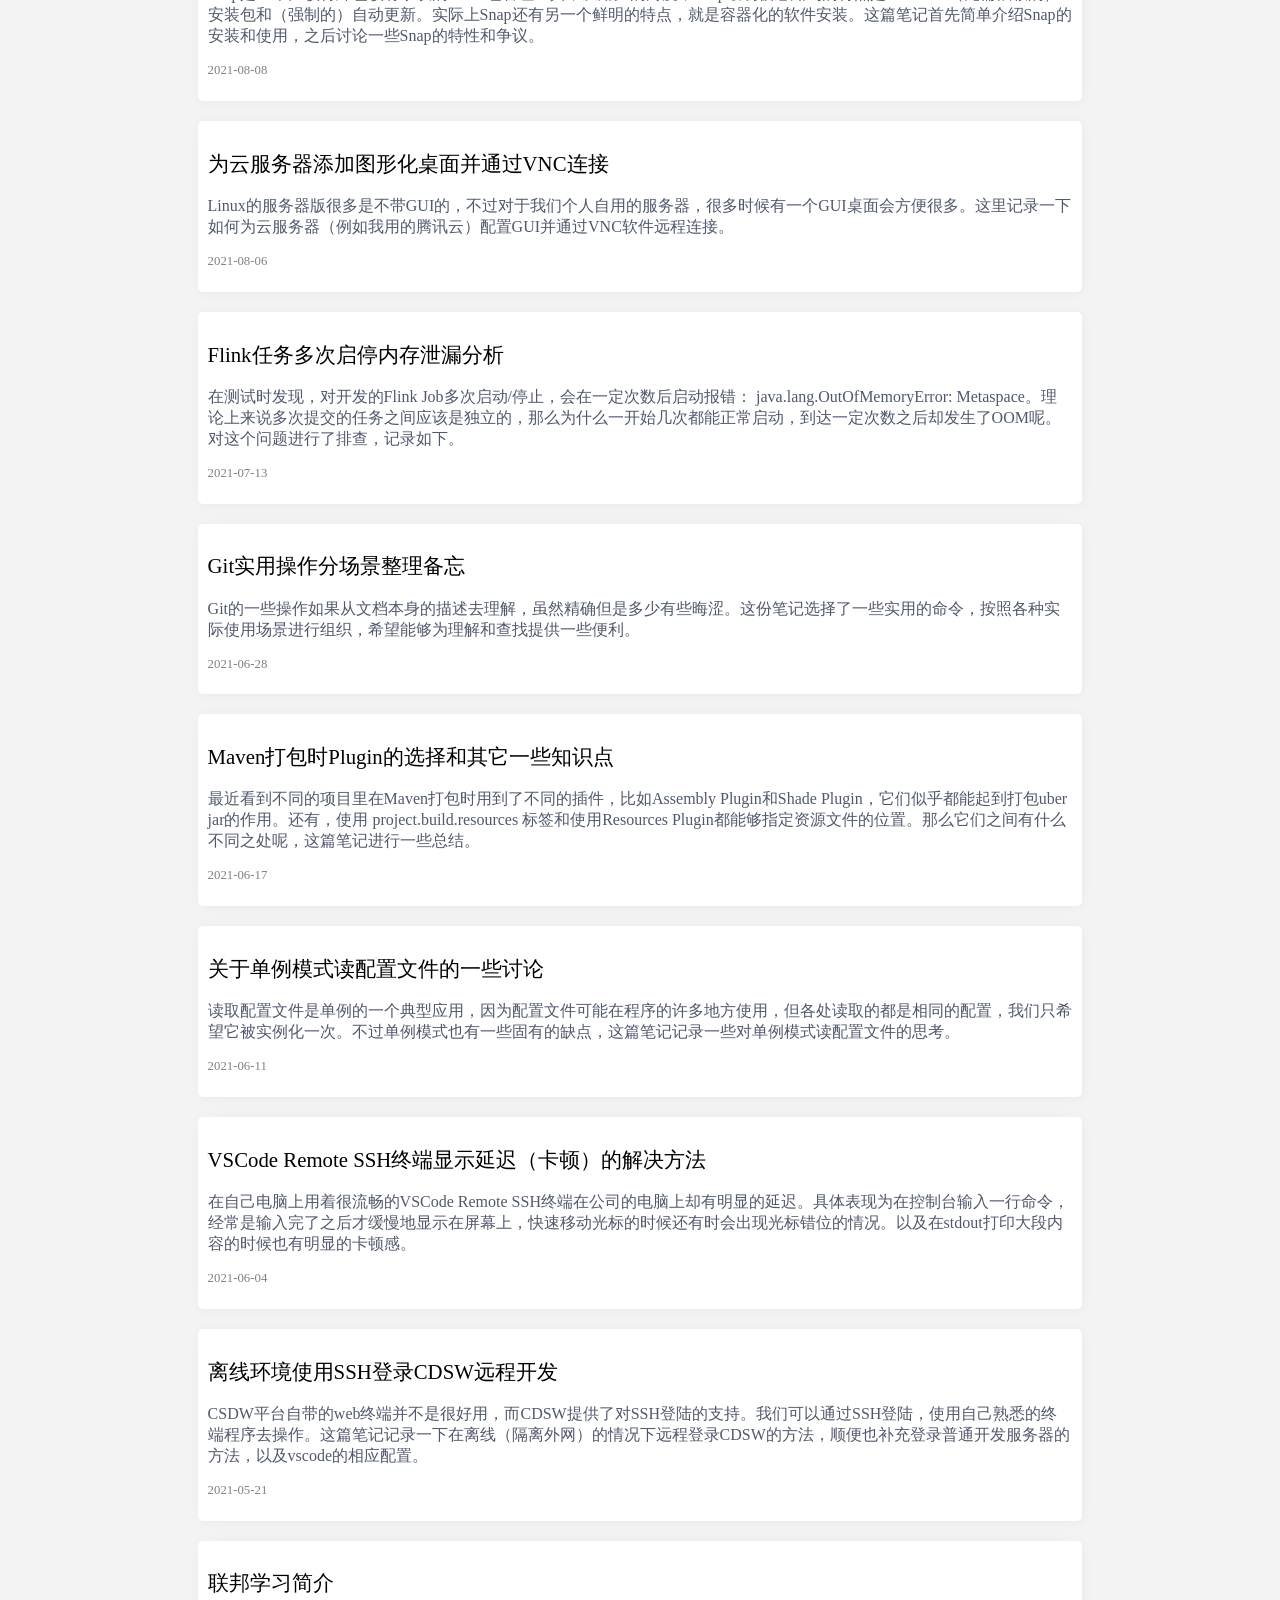
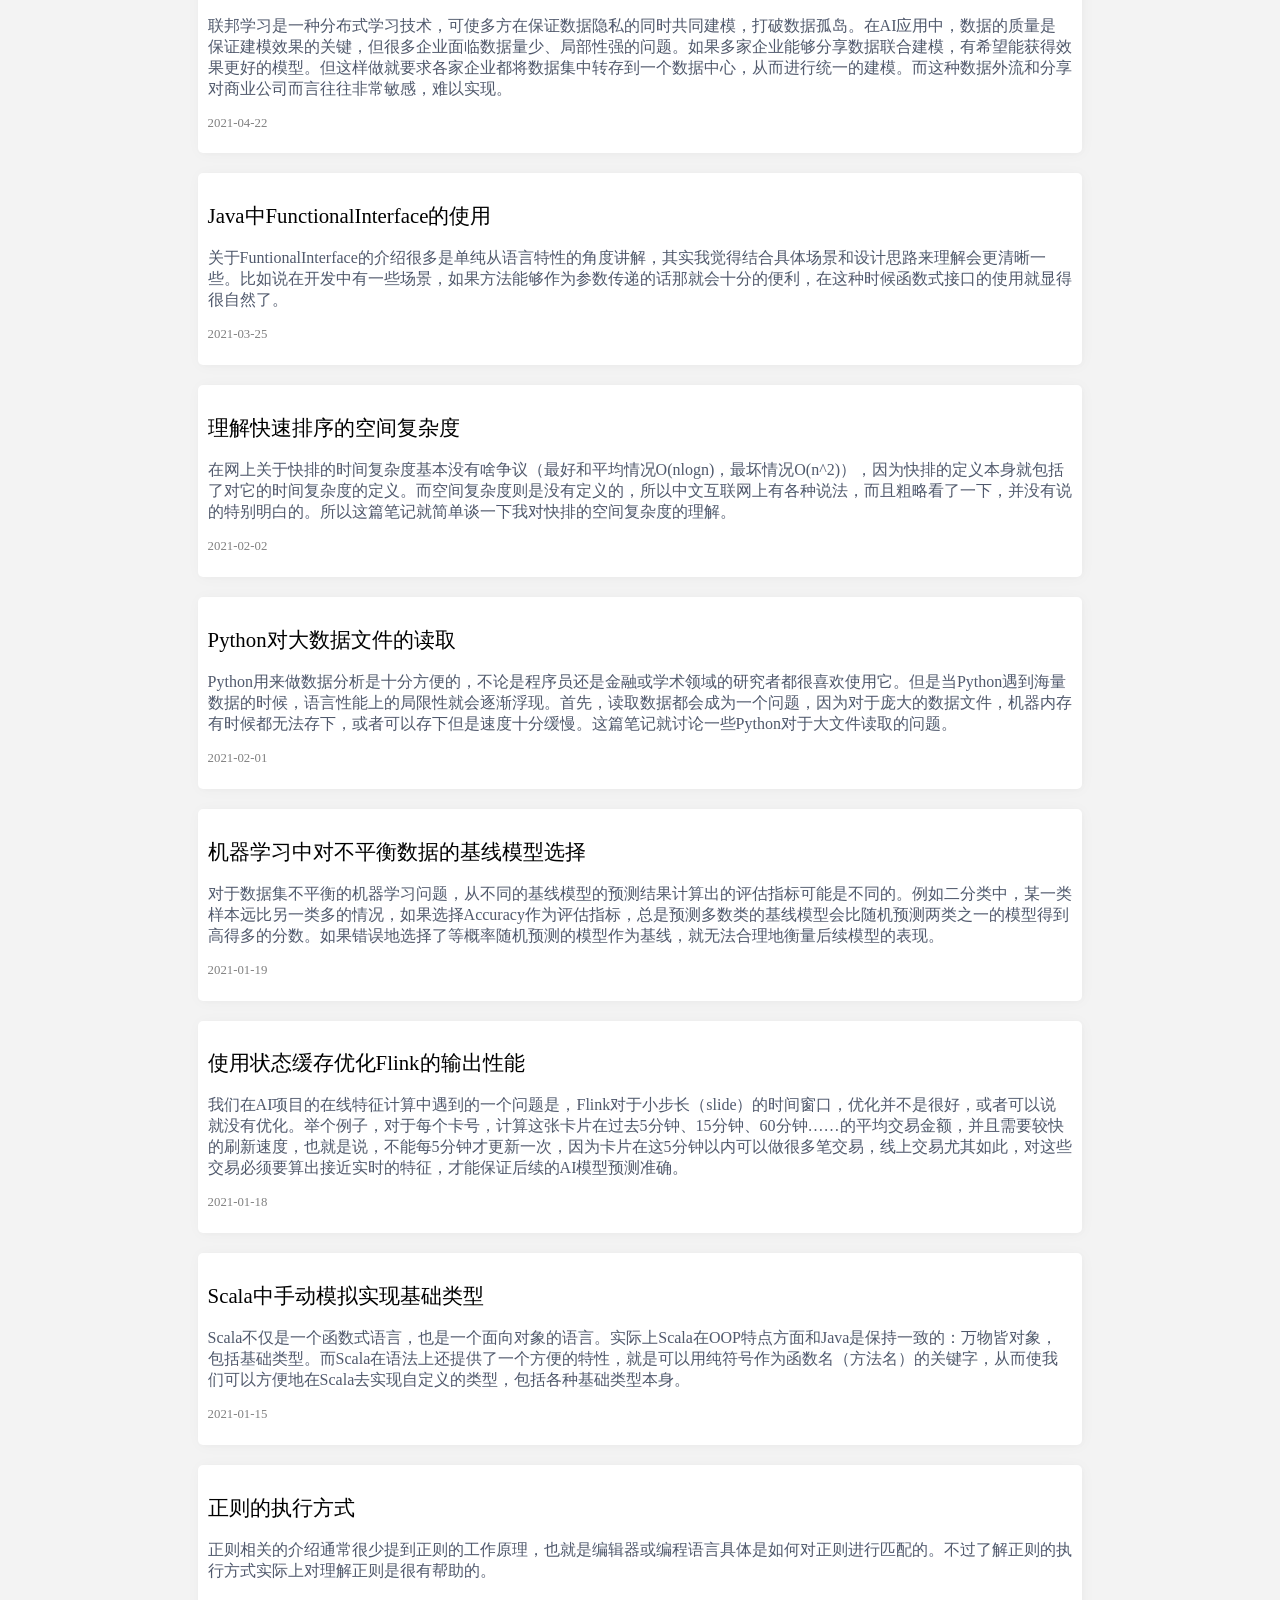
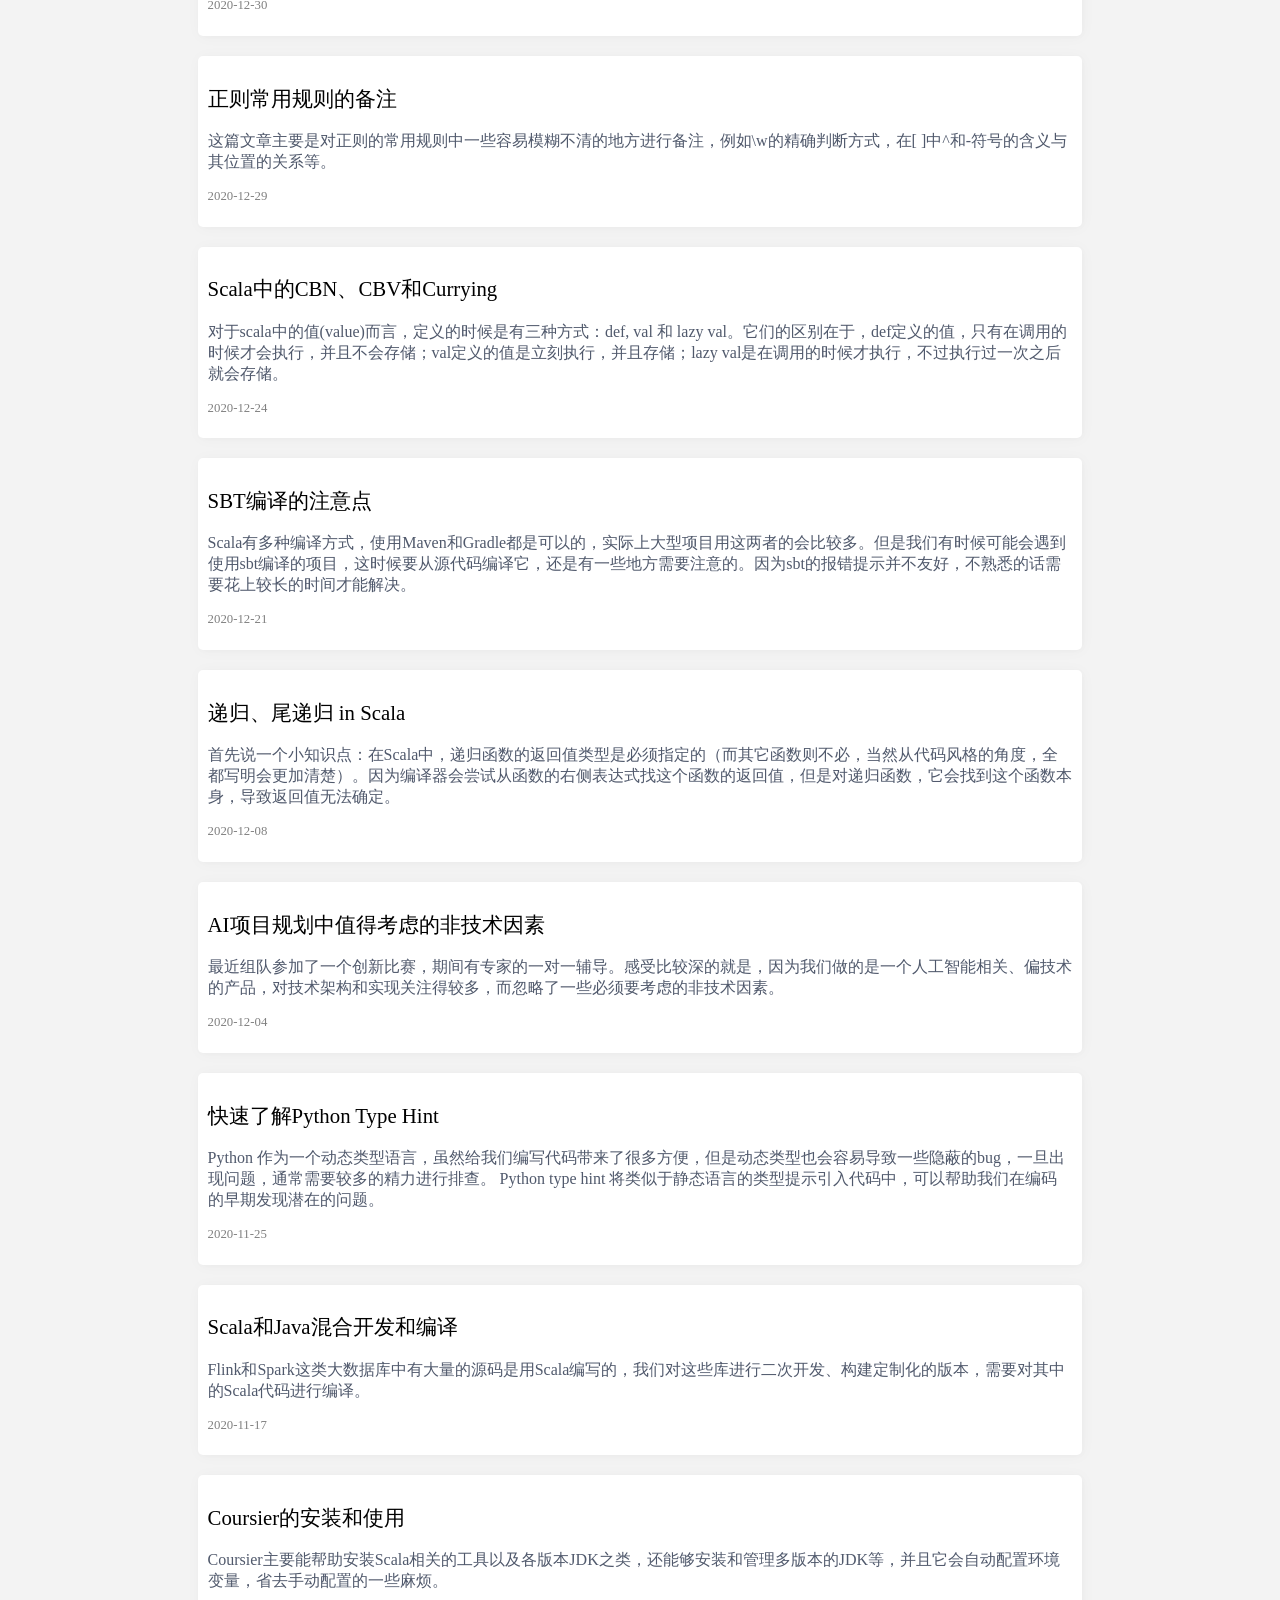
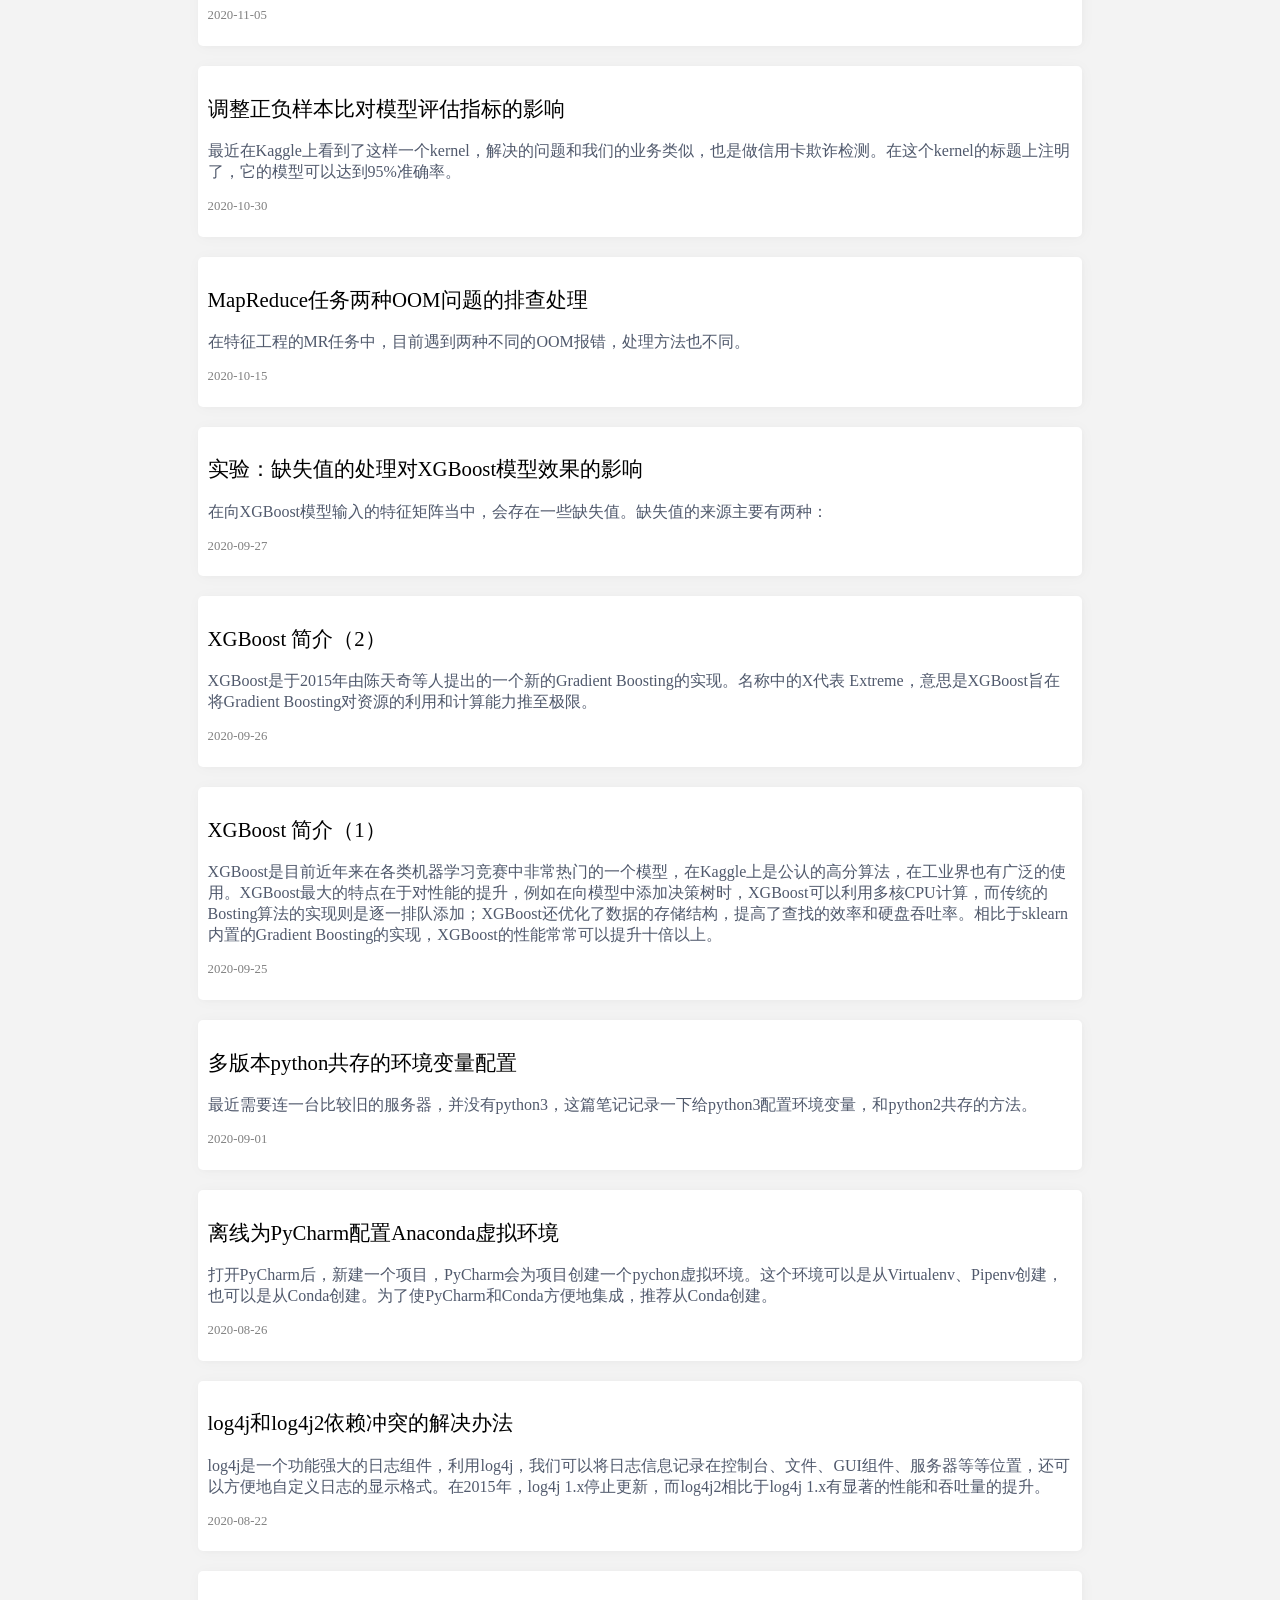
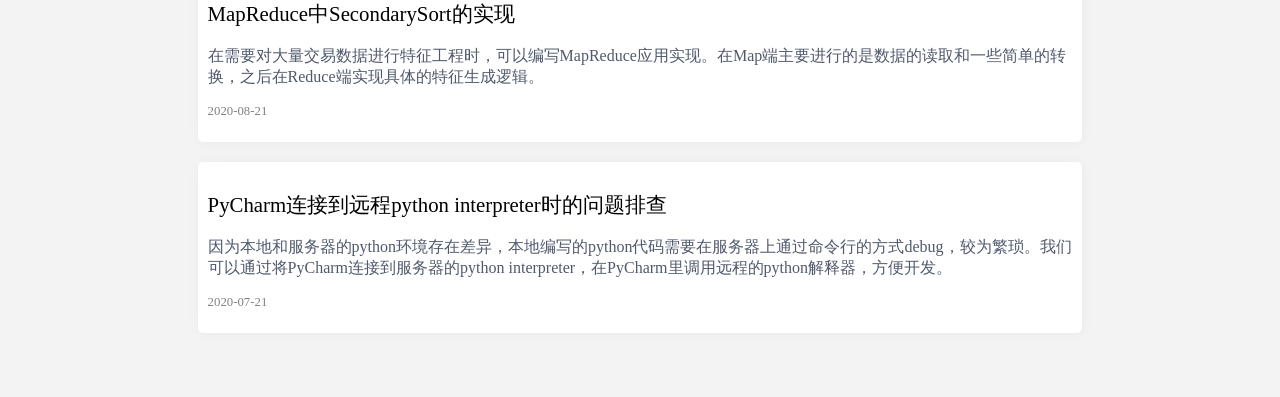
==== commit c035cb88: "update blogpost" ====
--- a/index.html
+++ b/index.html
@@ -1 +1 @@
-<html><head><meta content="text/html;charset=utf-8" http-equiv="Content-Type"><title>CSY's Blog</title><link href="index.css" rel="stylesheet"></head><body><div class="container-div"><h1>CSY's Blog</h1><div><button class="tag" id="All">ALL (58)</button><button class="tag" id="Java">Java (13)</button><button class="tag" id="BigData">BigData (11)</button><button class="tag" id="Others">Others (11)</button><button class="tag" id="AI">AI (8)</button><button class="tag" id="Python">Python (6)</button><button class="tag" id="Scala">Scala (6)</button><button class="tag" id="Algorithm">Algorithm (3)</button></div><a class="link-a" data-tag="Java, BigData" href="Text/Section0048.xhtml"><div class="link-div"><p class="headline">Flink jm和tm地址配置的一些问题</p><p class="preview">在Flink集群配置的时候，遇到一些和tm、jm地址没有配置正确而导致的一些问题，这里对问题现象和解决方法做一些记录。</p><p class="date">2023-03-31</p></div></a><a class="link-a" data-tag="Others" href="Text/Section0047.xhtml"><div class="link-div"><p class="headline">在GitLab CI/CD中push回原仓库的一些细节</p><p class="preview">最近写了一个小工具，让它在每次commit之后，自动统计仓库里面的一些内容，并且在仓库内生成一份新的统计文件。查询资料之后，了解到在GitLab的CI/CD Runner中，是可以使用git命令的，能够实现这样的功能。下面记录一些容易遇到问题的细节。</p><p class="date">2023-03-02</p></div></a><a class="link-a" data-tag="Others" href="Text/Section0043.xhtml"><div class="link-div"><p class="headline">使用EPUB格式写笔记的体验</p><p class="preview">用EPUB作为笔记的格式已经有5年了，期间写了四五本笔记，这本是其中之一。我对EPUB作为笔记的体验还是很满意的，这篇记录一下选择EPUB格式来记笔记的优缺点，以及一些使用上的经验。</p><p class="date">2022-11-25</p></div></a><a class="link-a" data-tag="Java, BigData" href="Text/Section0046.xhtml"><div class="link-div"><p class="headline">Kafka-Flink性能压测方法</p><p class="preview">介绍使用kafka bin目录中自带的 kafka-producer-perf-test.sh 脚本进行压测的方法。类似的方法也可以适用于对其它的Kafka下游系统进行压测。</p><p class="date">2022-10-24</p></div></a><a class="link-a" data-tag="Java, BigData" href="Text/Section0045.xhtml"><div class="link-div"><p class="headline">Flink内存机制及资源评估方法</p><p class="preview">对Flink的资源评估，从内存着手可以进行比较精确的估计，这是因为Flink计算中的状态大小、保留时间都是确定的，因此极限情况下Flink的状态存储占用的内存大小也相对固定。这篇笔记就从状态大小出发，介绍通过内存利用评估Flink资源的方法。</p><p class="date">2022-09-11</p></div></a><a class="link-a" data-tag="Java, BigData" href="Text/Section0044.xhtml"><div class="link-div"><p class="headline">Flink大型集群响应缓慢问题分析及解决方案</p><p class="preview">在部署大型 Flink 集群时，发现 Flink 集群相应不正常：Flink 对控制台命令的相应十分缓慢，且 Flink Web 界面加载卡顿，刷不出内容，或刷出的内容均为空白。介绍对这一问题的解决方案。</p><p class="date">2022-08-19</p></div></a><a class="link-a" data-tag="Others" href="Text/Section0042.xhtml"><div class="link-div"><p class="headline">Linux软件常用命令整理自用</p><p class="preview">整理一些常用的Linux命令。并不系统，自用。感觉有必要记录一下的就会放进来，持续更新。</p><p class="date">2022-07-08</p></div></a><a class="link-a" data-tag="BigData" href="Text/Section0041.xhtml"><div class="link-div"><p class="headline">Flink standalone on Kubernetes的部署流程</p><p class="preview">Flink除Standalone模式外，还支持YARN、Docker、k8s等多种配置方式，其中k8s部署又能分为standalone on Kubernetes和Native Kubernetes两种。这篇笔记记录一下standalone on Kubernetes方式的部署流程。</p><p class="date">2022-05-19</p></div></a><a class="link-a" data-tag="Others" href="Text/Section0040.xhtml"><div class="link-div"><p class="headline">BTC交易打包至区块前的防伪和防篡改原理</p><p class="preview">网上对BTC的介绍中，大多都解释了区块链技术是如何避免对区块的篡改：每个区块的哈希值都基于前面的所有区块，这样已经打包好的数据就无人能动。但对一个可信的交易系统来说，只保护已有的账本并不是安全性的全部。在交易被打包存到链上之前，至少还有两个方面的安全问题需要考虑：如何验证付款方的身份真实且确实有足额的资金用于支付，以及如何保证记账人（矿工）不记假账。这篇笔记就来谈一谈这些问题。</p><p class="date">2022-01-06</p></div></a><a class="link-a" data-tag="Python" href="Text/Section0039.xhtml"><div class="link-div"><p class="headline">不执行activate直接使用Python虚拟环境</p><p class="preview">最近在开发时，有时希望能执行某个依赖于特定虚拟环境的脚本，但又不希望每次都执行activate将虚拟环境切换过去，这样来回切换会十分麻烦。那么要如何在不激活虚拟环境的情况下，直接运行依赖于虚拟环境的程序呢。</p><p class="date">2021-12-22</p></div></a><a class="link-a" data-tag="Java" href="Text/Section0038.xhtml"><div class="link-div"><p class="headline">Maven离线编译方法</p><p class="preview">有时候我们在把jar包传到某些连不上Maven库的环境后，才发现其中有一点问题需要修改代码。这时候可以到开发机上重新打包再传一遍，但是如果经常需要这样来回就显得有点麻烦。这时候我们可以有另一个选择，就是利用Maven的offline模式在离线环境里面重新编译。</p><p class="date">2021-11-19</p></div></a><a class="link-a" data-tag="Others" href="Text/Section0037.xhtml"><div class="link-div"><p class="headline">使用腾讯云COS对象存储进行Eagle素材的云同步</p><p class="preview">Eagle是设计领域常用的一个素材管理软件，虽然它本身没有提供云存储，但是支持把素材库放到云同步盘来远程保存和更新。一般配合Eagle使用的是坚果云和OneDrive，但是都有各自的一些缺点：坚果云价格偏高且存储空间小，OneDrive的同步容易卡住、网络有时候不稳定。</p><p class="date">2021-10-29</p></div></a><a class="link-a" data-tag="BigData" href="Text/Section0036.xhtml"><div class="link-div"><p class="headline">Flink滑动窗口的一种优化</p><p class="preview">理想情况下，流处理引擎为每个key都预先分配好滑窗，在有数据到达时数据就可以直接落到对应的窗口中。但是实际情况下，资源是有限的，因此Flink不会预先创建空窗口，而是采用懒构造的方式，仅当一个key有对应数据到达时才会创建窗口。</p><p class="date">2021-08-30</p></div></a><a class="link-a" data-tag="Others" href="Text/Section0035.xhtml"><div class="link-div"><p class="headline">RDP方式远程连接云服务器</p><p class="preview">前面的笔记中记录了如果通过VNC方式远程连接Linux服务器的桌面环境，这篇笔记记录一下另一种连接方式：RDP。</p><p class="date">2021-08-09</p></div></a><a class="link-a" data-tag="Others" href="Text/Section0033.xhtml"><div class="link-div"><p class="headline">容器化包管理工具Snap</p><p class="preview">Snap是一个比较特殊也较有争议的Linux包管理工具，从用户的角度，Snap最易被感知到的特点是all-in-one（无需依赖的）安装包和（强制的）自动更新。实际上Snap还有另一个鲜明的特点，就是容器化的软件安装。这篇笔记首先简单介绍Snap的安装和使用，之后讨论一些Snap的特性和争议。</p><p class="date">2021-08-08</p></div></a><a class="link-a" data-tag="Others" href="Text/Section0032.xhtml"><div class="link-div"><p class="headline">为云服务器添加图形化桌面并通过VNC连接</p><p class="preview">Linux的服务器版很多是不带GUI的，不过对于我们个人自用的服务器，很多时候有一个GUI桌面会方便很多。这里记录一下如何为云服务器（例如我用的腾讯云）配置GUI并通过VNC软件远程连接。</p><p class="date">2021-08-06</p></div></a><a class="link-a" data-tag="BigData,Java" href="Text/Section0031.xhtml"><div class="link-div"><p class="headline">Flink任务多次启停内存泄漏分析</p><p class="preview">在测试时发现，对开发的Flink Job多次启动/停止，会在一定次数后启动报错： java.lang.OutOfMemoryError: Metaspace。理论上来说多次提交的任务之间应该是独立的，那么为什么一开始几次都能正常启动，到达一定次数之后却发生了OOM呢。对这个问题进行了排查，记录如下。</p><p class="date">2021-07-13</p></div></a><a class="link-a" data-tag="Others" href="Text/Section0030.xhtml"><div class="link-div"><p class="headline">Git实用操作分场景整理备忘</p><p class="preview">Git的一些操作如果从文档本身的描述去理解，虽然精确但是多少有些晦涩。这份笔记选择了一些实用的命令，按照各种实际使用场景进行组织，希望能够为理解和查找提供一些便利。</p><p class="date">2021-06-28</p></div></a><a class="link-a" data-tag="Java" href="Text/Section0029.xhtml"><div class="link-div"><p class="headline">Maven打包时Plugin的选择和其它一些知识点</p><p class="preview">最近看到不同的项目里在Maven打包时用到了不同的插件，比如Assembly Plugin和Shade Plugin，它们似乎都能起到打包uber jar的作用。还有，使用 project.build.resources 标签和使用Resources Plugin都能够指定资源文件的位置。那么它们之间有什么不同之处呢，这篇笔记进行一些总结。</p><p class="date">2021-06-17</p></div></a><a class="link-a" data-tag="Java" href="Text/Section0028.xhtml"><div class="link-div"><p class="headline">关于单例模式读配置文件的一些讨论</p><p class="preview">读取配置文件是单例的一个典型应用，因为配置文件可能在程序的许多地方使用，但各处读取的都是相同的配置，我们只希望它被实例化一次。不过单例模式也有一些固有的缺点，这篇笔记记录一些对单例模式读配置文件的思考。</p><p class="date">2021-06-11</p></div></a><a class="link-a" data-tag="Others" href="Text/Section0026.xhtml"><div class="link-div"><p class="headline">VSCode Remote SSH终端显示延迟（卡顿）的解决方法</p><p class="preview">在自己电脑上用着很流畅的VSCode Remote SSH终端在公司的电脑上却有明显的延迟。具体表现为在控制台输入一行命令，经常是输入完了之后才缓慢地显示在屏幕上，快速移动光标的时候还有时会出现光标错位的情况。以及在stdout打印大段内容的时候也有明显的卡顿感。</p><p class="date">2021-06-04</p></div></a><a class="link-a" data-tag="AI,Others" href="Text/Section0025.xhtml"><div class="link-div"><p class="headline">离线环境使用SSH登录CDSW远程开发</p><p class="preview">CSDW平台自带的web终端并不是很好用，而CDSW提供了对SSH登陆的支持。我们可以通过SSH登陆，使用自己熟悉的终端程序去操作。这篇笔记记录一下在离线（隔离外网）的情况下远程登录CDSW的方法，顺便也补充登录普通开发服务器的方法，以及vscode的相应配置。</p><p class="date">2021-05-21</p></div></a><a class="link-a" data-tag="AI" href="Text/Section0024.xhtml"><div class="link-div"><p class="headline">联邦学习简介</p><p class="preview">联邦学习是一种分布式学习技术，可使多方在保证数据隐私的同时共同建模，打破数据孤岛。在AI应用中，数据的质量是保证建模效果的关键，但很多企业面临数据量少、局部性强的问题。如果多家企业能够分享数据联合建模，有希望能获得效果更好的模型。但这样做就要求各家企业都将数据集中转存到一个数据中心，从而进行统一的建模。而这种数据外流和分享对商业公司而言往往非常敏感，难以实现。</p><p class="date">2021-04-22</p></div></a><a class="link-a" data-tag="Java" href="Text/Section0023.xhtml"><div class="link-div"><p class="headline">Java中FunctionalInterface的使用</p><p class="preview">关于FuntionalInterface的介绍很多是单纯从语言特性的角度讲解，其实我觉得结合具体场景和设计思路来理解会更清晰一些。比如说在开发中有一些场景，如果方法能够作为参数传递的话那就会十分的便利，在这种时候函数式接口的使用就显得很自然了。</p><p class="date">2021-03-25</p></div></a><a class="link-a" data-tag="Algorithm" href="Text/Section0022.xhtml"><div class="link-div"><p class="headline">理解快速排序的空间复杂度</p><p class="preview">在网上关于快排的时间复杂度基本没有啥争议（最好和平均情况O(nlogn)，最坏情况O(n^2)），因为快排的定义本身就包括了对它的时间复杂度的定义。而空间复杂度则是没有定义的，所以中文互联网上有各种说法，而且粗略看了一下，并没有说的特别明白的。所以这篇笔记就简单谈一下我对快排的空间复杂度的理解。</p><p class="date">2021-02-02</p></div></a><a class="link-a" data-tag="Python, BigData" href="Text/Section0021.xhtml"><div class="link-div"><p class="headline">Python对大数据文件的读取</p><p class="preview">Python用来做数据分析是十分方便的，不论是程序员还是金融或学术领域的研究者都很喜欢使用它。但是当Python遇到海量数据的时候，语言性能上的局限性就会逐渐浮现。首先，读取数据都会成为一个问题，因为对于庞大的数据文件，机器内存有时候都无法存下，或者可以存下但是速度十分缓慢。这篇笔记就讨论一些Python对于大文件读取的问题。</p><p class="date">2021-02-01</p></div></a><a class="link-a" data-tag="AI" href="Text/Section0020.xhtml"><div class="link-div"><p class="headline">机器学习中对不平衡数据的基线模型选择</p><p class="preview">对于数据集不平衡的机器学习问题，从不同的基线模型的预测结果计算出的评估指标可能是不同的。例如二分类中，某一类样本远比另一类多的情况，如果选择Accuracy作为评估指标，总是预测多数类的基线模型会比随机预测两类之一的模型得到高得多的分数。如果错误地选择了等概率随机预测的模型作为基线，就无法合理地衡量后续模型的表现。</p><p class="date">2021-01-19</p></div></a><a class="link-a" data-tag="BigData" href="Text/Section0019.xhtml"><div class="link-div"><p class="headline">使用状态缓存优化Flink的输出性能</p><p class="preview">我们在AI项目的在线特征计算中遇到的一个问题是，Flink对于小步长（slide）的时间窗口，优化并不是很好，或者可以说就没有优化。举个例子，对于每个卡号，计算这张卡片在过去5分钟、15分钟、60分钟……的平均交易金额，并且需要较快的刷新速度，也就是说，不能每5分钟才更新一次，因为卡片在这5分钟以内可以做很多笔交易，线上交易尤其如此，对这些交易必须要算出接近实时的特征，才能保证后续的AI模型预测准确。</p><p class="date">2021-01-18</p></div></a><a class="link-a" data-tag="Scala" href="Text/Section0018.xhtml"><div class="link-div"><p class="headline">Scala中手动模拟实现基础类型</p><p class="preview">Scala不仅是一个函数式语言，也是一个面向对象的语言。实际上Scala在OOP特点方面和Java是保持一致的：万物皆对象，包括基础类型。而Scala在语法上还提供了一个方便的特性，就是可以用纯符号作为函数名（方法名）的关键字，从而使我们可以方便地在Scala去实现自定义的类型，包括各种基础类型本身。</p><p class="date">2021-01-15</p></div></a><a class="link-a" data-tag="Algorithm" href="Text/Section0016.xhtml"><div class="link-div"><p class="headline">正则的执行方式</p><p class="preview">正则相关的介绍通常很少提到正则的工作原理，也就是编辑器或编程语言具体是如何对正则进行匹配的。不过了解正则的执行方式实际上对理解正则是很有帮助的。</p><p class="date">2020-12-30</p></div></a><a class="link-a" data-tag="Algorithm" href="Text/Section0017.xhtml"><div class="link-div"><p class="headline">正则常用规则的备注</p><p class="preview">这篇文章主要是对正则的常用规则中一些容易模糊不清的地方进行备注，例如\w的精确判断方式，在[ ]中^和-符号的含义与其位置的关系等。</p><p class="date">2020-12-29</p></div></a><a class="link-a" data-tag="Scala" href="Text/Section0015.xhtml"><div class="link-div"><p class="headline">Scala中的CBN、CBV和Currying</p><p class="preview">对于scala中的值(value)而言，定义的时候是有三种方式：def, val 和 lazy val。它们的区别在于，def定义的值，只有在调用的时候才会执行，并且不会存储；val定义的值是立刻执行，并且存储；lazy val是在调用的时候才执行，不过执行过一次之后就会存储。</p><p class="date">2020-12-24</p></div></a><a class="link-a" data-tag="Scala" href="Text/Section0014.xhtml"><div class="link-div"><p class="headline">SBT编译的注意点</p><p class="preview">Scala有多种编译方式，使用Maven和Gradle都是可以的，实际上大型项目用这两者的会比较多。但是我们有时候可能会遇到使用sbt编译的项目，这时候要从源代码编译它，还是有一些地方需要注意的。因为sbt的报错提示并不友好，不熟悉的话需要花上较长的时间才能解决。</p><p class="date">2020-12-21</p></div></a><a class="link-a" data-tag="Scala" href="Text/Section0006.xhtml"><div class="link-div"><p class="headline">递归、尾递归 in Scala</p><p class="preview">首先说一个小知识点：在Scala中，递归函数的返回值类型是必须指定的（而其它函数则不必，当然从代码风格的角度，全都写明会更加清楚）。因为编译器会尝试从函数的右侧表达式找这个函数的返回值，但是对递归函数，它会找到这个函数本身，导致返回值无法确定。</p><p class="date">2020-12-08</p></div></a><a class="link-a" data-tag="AI" href="Text/Section0005.xhtml"><div class="link-div"><p class="headline">AI项目规划中值得考虑的非技术因素</p><p class="preview">最近组队参加了一个创新比赛，期间有专家的一对一辅导。感受比较深的就是，因为我们做的是一个人工智能相关、偏技术的产品，对技术架构和实现关注得较多，而忽略了一些必须要考虑的非技术因素。</p><p class="date">2020-12-04</p></div></a><a class="link-a" data-tag="Python" href="Text/Section0004.xhtml"><div class="link-div"><p class="headline">快速了解Python Type Hint</p><p class="preview">Python 作为一个动态类型语言，虽然给我们编写代码带来了很多方便，但是动态类型也会容易导致一些隐蔽的bug，一旦出现问题，通常需要较多的精力进行排查。 Python type hint 将类似于静态语言的类型提示引入代码中，可以帮助我们在编码的早期发现潜在的问题。</p><p class="date">2020-11-25</p></div></a><a class="link-a" data-tag="Scala, Java" href="Text/Section0003.xhtml"><div class="link-div"><p class="headline">Scala和Java混合开发和编译</p><p class="preview">Flink和Spark这类大数据库中有大量的源码是用Scala编写的，我们对这些库进行二次开发、构建定制化的版本，需要对其中的Scala代码进行编译。</p><p class="date">2020-11-17</p></div></a><a class="link-a" data-tag="Scala,Java" href="Text/Section0034.xhtml"><div class="link-div"><p class="headline">Coursier的安装和使用</p><p class="preview">Coursier主要能帮助安装Scala相关的工具以及各版本JDK之类，还能够安装和管理多版本的JDK等，并且它会自动配置环境变量，省去手动配置的一些麻烦。</p><p class="date">2020-11-05</p></div></a><a class="link-a" data-tag="AI" href="Text/Section0001.xhtml"><div class="link-div"><p class="headline">调整正负样本比对模型评估指标的影响</p><p class="preview">最近在Kaggle上看到了这样一个kernel，解决的问题和我们的业务类似，也是做信用卡欺诈检测。在这个kernel的标题上注明了，它的模型可以达到95%准确率。</p><p class="date">2020-10-30</p></div></a><a class="link-a" data-tag="BigData" href="Text/Section0012.xhtml"><div class="link-div"><p class="headline">MapReduce任务两种OOM问题的排查处理</p><p class="preview">在特征工程的MR任务中，目前遇到两种不同的OOM报错，处理方法也不同。</p><p class="date">2020-10-15</p></div></a><a class="link-a" data-tag="AI" href="Text/Section0011.xhtml"><div class="link-div"><p class="headline">实验：缺失值的处理对XGBoost模型效果的影响</p><p class="preview">在向XGBoost模型输入的特征矩阵当中，会存在一些缺失值。缺失值的来源主要有两种：</p><p class="date">2020-09-27</p></div></a><a class="link-a" data-tag="AI" href="Text/Section0007.xhtml"><div class="link-div"><p class="headline">XGBoost 简介（2）</p><p class="preview">XGBoost是于2015年由陈天奇等人提出的一个新的Gradient Boosting的实现。名称中的X代表 Extreme，意思是XGBoost旨在将Gradient Boosting对资源的利用和计算能力推至极限。</p><p class="date">2020-09-26</p></div></a><a class="link-a" data-tag="AI" href="Text/Section0002.xhtml"><div class="link-div"><p class="headline">XGBoost 简介（1）</p><p class="preview">XGBoost是目前近年来在各类机器学习竞赛中非常热门的一个模型，在Kaggle上是公认的高分算法，在工业界也有广泛的使用。XGBoost最大的特点在于对性能的提升，例如在向模型中添加决策树时，XGBoost可以利用多核CPU计算，而传统的Bosting算法的实现则是逐一排队添加；XGBoost还优化了数据的存储结构，提高了查找的效率和硬盘吞吐率。相比于sklearn内置的Gradient Boosting的实现，XGBoost的性能常常可以提升十倍以上。</p><p class="date">2020-09-25</p></div></a><a class="link-a" data-tag="Python" href="Text/Section0027.xhtml"><div class="link-div"><p class="headline">多版本python共存的环境变量配置</p><p class="preview">最近需要连一台比较旧的服务器，并没有python3，这篇笔记记录一下给python3配置环境变量，和python2共存的方法。</p><p class="date">2020-09-01</p></div></a><a class="link-a" data-tag="Python" href="Text/Section0010.xhtml"><div class="link-div"><p class="headline">离线为PyCharm配置Anaconda虚拟环境</p><p class="preview">打开PyCharm后，新建一个项目，PyCharm会为项目创建一个pychon虚拟环境。这个环境可以是从Virtualenv、Pipenv创建，也可以是从Conda创建。为了使PyCharm和Conda方便地集成，推荐从Conda创建。</p><p class="date">2020-08-26</p></div></a><a class="link-a" data-tag="Java" href="Text/Section0009.xhtml"><div class="link-div"><p class="headline">log4j和log4j2依赖冲突的解决办法</p><p class="preview">log4j是一个功能强大的日志组件，利用log4j，我们可以将日志信息记录在控制台、文件、GUI组件、服务器等等位置，还可以方便地自定义日志的显示格式。在2015年，log4j 1.x停止更新，而log4j2相比于log4j 1.x有显著的性能和吞吐量的提升。</p><p class="date">2020-08-22</p></div></a><a class="link-a" data-tag="BigData, Java" href="Text/Section0008.xhtml"><div class="link-div"><p class="headline">MapReduce中SecondarySort的实现</p><p class="preview">在需要对大量交易数据进行特征工程时，可以编写MapReduce应用实现。在Map端主要进行的是数据的读取和一些简单的转换，之后在Reduce端实现具体的特征生成逻辑。</p><p class="date">2020-08-21</p></div></a><a class="link-a" data-tag="Python" href="Text/Section0013.xhtml"><div class="link-div"><p class="headline">PyCharm连接到远程python interpreter时的问题排查</p><p class="preview">因为本地和服务器的python环境存在差异，本地编写的python代码需要在服务器上通过命令行的方式debug，较为繁琐。我们可以通过将PyCharm连接到服务器的python interpreter，在PyCharm里调用远程的python解释器，方便开发。</p><p class="date">2020-07-21</p></div></a></div></body><script src="index.js"></script></html>+<html><head><meta content="text/html;charset=utf-8" http-equiv="Content-Type"><title>CSY's Blog</title><link href="index.css" rel="stylesheet"></head><body><div class="container-div"><h1>CSY's Blog</h1><div><button class="tag" id="All">ALL (59)</button><button class="tag" id="Java">Java (14)</button><button class="tag" id="BigData">BigData (11)</button><button class="tag" id="Others">Others (11)</button><button class="tag" id="AI">AI (8)</button><button class="tag" id="Python">Python (6)</button><button class="tag" id="Scala">Scala (6)</button><button class="tag" id="Algorithm">Algorithm (3)</button></div><a class="link-a" data-tag="Java" href="Text/Section0049.xhtml"><div class="link-div"><p class="headline">多级pom配置方法</p><p class="preview">当一个项目之中需要包含多个module时，每个module都需要自己的pom文件，而我们的系统在CI/CD部署时必须指定一个根目录下的pom文件。此时就需要使用多级pom的写法。</p><p class="date">2023-04-12</p></div></a><a class="link-a" data-tag="Java, BigData" href="Text/Section0048.xhtml"><div class="link-div"><p class="headline">Flink JobManager 和 TaskManager 地址配置的一些问题</p><p class="preview">在Flink集群配置的时候，遇到一些和tm、jm地址没有配置正确而导致的一些问题，这里对问题现象和解决方法做一些记录。</p><p class="date">2023-03-31</p></div></a><a class="link-a" data-tag="Others" href="Text/Section0047.xhtml"><div class="link-div"><p class="headline">在GitLab CI/CD中push回原仓库的一些细节</p><p class="preview">最近写了一个小工具，让它在每次commit之后，自动统计仓库里面的一些内容，并且在仓库内生成一份新的统计文件。查询资料之后，了解到在GitLab的CI/CD Runner中，是可以使用git命令的，能够实现这样的功能。下面记录一些容易遇到问题的细节。</p><p class="date">2023-03-02</p></div></a><a class="link-a" data-tag="Others" href="Text/Section0043.xhtml"><div class="link-div"><p class="headline">使用EPUB格式写笔记的体验</p><p class="preview">用EPUB作为笔记的格式已经有5年了，期间写了四五本笔记，这本是其中之一。我对EPUB作为笔记的体验还是很满意的，这篇记录一下选择EPUB格式来记笔记的优缺点，以及一些使用上的经验。</p><p class="date">2022-11-25</p></div></a><a class="link-a" data-tag="Java, BigData" href="Text/Section0046.xhtml"><div class="link-div"><p class="headline">Kafka-Flink性能压测方法</p><p class="preview">介绍使用kafka bin目录中自带的 kafka-producer-perf-test.sh 脚本进行压测的方法。类似的方法也可以适用于对其它的Kafka下游系统进行压测。</p><p class="date">2022-10-24</p></div></a><a class="link-a" data-tag="Java, BigData" href="Text/Section0045.xhtml"><div class="link-div"><p class="headline">Flink内存机制及资源评估方法</p><p class="preview">对Flink的资源评估，从内存着手可以进行比较精确的估计，这是因为Flink计算中的状态大小、保留时间都是确定的，因此极限情况下Flink的状态存储占用的内存大小也相对固定。这篇笔记就从状态大小出发，介绍通过内存利用评估Flink资源的方法。</p><p class="date">2022-09-11</p></div></a><a class="link-a" data-tag="Java, BigData" href="Text/Section0044.xhtml"><div class="link-div"><p class="headline">Flink大型集群响应缓慢问题分析及解决方案</p><p class="preview">在部署大型 Flink 集群时，发现 Flink 集群相应不正常：Flink 对控制台命令的相应十分缓慢，且 Flink Web 界面加载卡顿，刷不出内容，或刷出的内容均为空白。介绍对这一问题的解决方案。</p><p class="date">2022-08-19</p></div></a><a class="link-a" data-tag="Others" href="Text/Section0042.xhtml"><div class="link-div"><p class="headline">Linux软件常用命令整理自用</p><p class="preview">整理一些常用的Linux命令。并不系统，自用。感觉有必要记录一下的就会放进来，持续更新。</p><p class="date">2022-07-08</p></div></a><a class="link-a" data-tag="BigData" href="Text/Section0041.xhtml"><div class="link-div"><p class="headline">Flink standalone on Kubernetes的部署流程</p><p class="preview">Flink除Standalone模式外，还支持YARN、Docker、k8s等多种配置方式，其中k8s部署又能分为standalone on Kubernetes和Native Kubernetes两种。这篇笔记记录一下standalone on Kubernetes方式的部署流程。</p><p class="date">2022-05-19</p></div></a><a class="link-a" data-tag="Others" href="Text/Section0040.xhtml"><div class="link-div"><p class="headline">BTC交易打包至区块前的防伪和防篡改原理</p><p class="preview">网上对BTC的介绍中，大多都解释了区块链技术是如何避免对区块的篡改：每个区块的哈希值都基于前面的所有区块，这样已经打包好的数据就无人能动。但对一个可信的交易系统来说，只保护已有的账本并不是安全性的全部。在交易被打包存到链上之前，至少还有两个方面的安全问题需要考虑：如何验证付款方的身份真实且确实有足额的资金用于支付，以及如何保证记账人（矿工）不记假账。这篇笔记就来谈一谈这些问题。</p><p class="date">2022-01-06</p></div></a><a class="link-a" data-tag="Python" href="Text/Section0039.xhtml"><div class="link-div"><p class="headline">不执行activate直接使用Python虚拟环境</p><p class="preview">最近在开发时，有时希望能执行某个依赖于特定虚拟环境的脚本，但又不希望每次都执行activate将虚拟环境切换过去，这样来回切换会十分麻烦。那么要如何在不激活虚拟环境的情况下，直接运行依赖于虚拟环境的程序呢。</p><p class="date">2021-12-22</p></div></a><a class="link-a" data-tag="Java" href="Text/Section0038.xhtml"><div class="link-div"><p class="headline">Maven离线编译方法</p><p class="preview">有时候我们在把jar包传到某些连不上Maven库的环境后，才发现其中有一点问题需要修改代码。这时候可以到开发机上重新打包再传一遍，但是如果经常需要这样来回就显得有点麻烦。这时候我们可以有另一个选择，就是利用Maven的offline模式在离线环境里面重新编译。</p><p class="date">2021-11-19</p></div></a><a class="link-a" data-tag="Others" href="Text/Section0037.xhtml"><div class="link-div"><p class="headline">使用腾讯云COS对象存储进行Eagle素材的云同步</p><p class="preview">Eagle是设计领域常用的一个素材管理软件，虽然它本身没有提供云存储，但是支持把素材库放到云同步盘来远程保存和更新。一般配合Eagle使用的是坚果云和OneDrive，但是都有各自的一些缺点：坚果云价格偏高且存储空间小，OneDrive的同步容易卡住、网络有时候不稳定。</p><p class="date">2021-10-29</p></div></a><a class="link-a" data-tag="BigData" href="Text/Section0036.xhtml"><div class="link-div"><p class="headline">Flink滑动窗口的一种优化</p><p class="preview">理想情况下，流处理引擎为每个key都预先分配好滑窗，在有数据到达时数据就可以直接落到对应的窗口中。但是实际情况下，资源是有限的，因此Flink不会预先创建空窗口，而是采用懒构造的方式，仅当一个key有对应数据到达时才会创建窗口。</p><p class="date">2021-08-30</p></div></a><a class="link-a" data-tag="Others" href="Text/Section0035.xhtml"><div class="link-div"><p class="headline">RDP方式远程连接云服务器</p><p class="preview">前面的笔记中记录了如果通过VNC方式远程连接Linux服务器的桌面环境，这篇笔记记录一下另一种连接方式：RDP。</p><p class="date">2021-08-09</p></div></a><a class="link-a" data-tag="Others" href="Text/Section0033.xhtml"><div class="link-div"><p class="headline">容器化包管理工具Snap</p><p class="preview">Snap是一个比较特殊也较有争议的Linux包管理工具，从用户的角度，Snap最易被感知到的特点是all-in-one（无需依赖的）安装包和（强制的）自动更新。实际上Snap还有另一个鲜明的特点，就是容器化的软件安装。这篇笔记首先简单介绍Snap的安装和使用，之后讨论一些Snap的特性和争议。</p><p class="date">2021-08-08</p></div></a><a class="link-a" data-tag="Others" href="Text/Section0032.xhtml"><div class="link-div"><p class="headline">为云服务器添加图形化桌面并通过VNC连接</p><p class="preview">Linux的服务器版很多是不带GUI的，不过对于我们个人自用的服务器，很多时候有一个GUI桌面会方便很多。这里记录一下如何为云服务器（例如我用的腾讯云）配置GUI并通过VNC软件远程连接。</p><p class="date">2021-08-06</p></div></a><a class="link-a" data-tag="BigData,Java" href="Text/Section0031.xhtml"><div class="link-div"><p class="headline">Flink任务多次启停内存泄漏分析</p><p class="preview">在测试时发现，对开发的Flink Job多次启动/停止，会在一定次数后启动报错： java.lang.OutOfMemoryError: Metaspace。理论上来说多次提交的任务之间应该是独立的，那么为什么一开始几次都能正常启动，到达一定次数之后却发生了OOM呢。对这个问题进行了排查，记录如下。</p><p class="date">2021-07-13</p></div></a><a class="link-a" data-tag="Others" href="Text/Section0030.xhtml"><div class="link-div"><p class="headline">Git实用操作分场景整理备忘</p><p class="preview">Git的一些操作如果从文档本身的描述去理解，虽然精确但是多少有些晦涩。这份笔记选择了一些实用的命令，按照各种实际使用场景进行组织，希望能够为理解和查找提供一些便利。</p><p class="date">2021-06-28</p></div></a><a class="link-a" data-tag="Java" href="Text/Section0029.xhtml"><div class="link-div"><p class="headline">Maven打包时Plugin的选择和其它一些知识点</p><p class="preview">最近看到不同的项目里在Maven打包时用到了不同的插件，比如Assembly Plugin和Shade Plugin，它们似乎都能起到打包uber jar的作用。还有，使用 project.build.resources 标签和使用Resources Plugin都能够指定资源文件的位置。那么它们之间有什么不同之处呢，这篇笔记进行一些总结。</p><p class="date">2021-06-17</p></div></a><a class="link-a" data-tag="Java" href="Text/Section0028.xhtml"><div class="link-div"><p class="headline">关于单例模式读配置文件的一些讨论</p><p class="preview">读取配置文件是单例的一个典型应用，因为配置文件可能在程序的许多地方使用，但各处读取的都是相同的配置，我们只希望它被实例化一次。不过单例模式也有一些固有的缺点，这篇笔记记录一些对单例模式读配置文件的思考。</p><p class="date">2021-06-11</p></div></a><a class="link-a" data-tag="Others" href="Text/Section0026.xhtml"><div class="link-div"><p class="headline">VSCode Remote SSH终端显示延迟（卡顿）的解决方法</p><p class="preview">在自己电脑上用着很流畅的VSCode Remote SSH终端在公司的电脑上却有明显的延迟。具体表现为在控制台输入一行命令，经常是输入完了之后才缓慢地显示在屏幕上，快速移动光标的时候还有时会出现光标错位的情况。以及在stdout打印大段内容的时候也有明显的卡顿感。</p><p class="date">2021-06-04</p></div></a><a class="link-a" data-tag="AI,Others" href="Text/Section0025.xhtml"><div class="link-div"><p class="headline">离线环境使用SSH登录CDSW远程开发</p><p class="preview">CSDW平台自带的web终端并不是很好用，而CDSW提供了对SSH登陆的支持。我们可以通过SSH登陆，使用自己熟悉的终端程序去操作。这篇笔记记录一下在离线（隔离外网）的情况下远程登录CDSW的方法，顺便也补充登录普通开发服务器的方法，以及vscode的相应配置。</p><p class="date">2021-05-21</p></div></a><a class="link-a" data-tag="AI" href="Text/Section0024.xhtml"><div class="link-div"><p class="headline">联邦学习简介</p><p class="preview">联邦学习是一种分布式学习技术，可使多方在保证数据隐私的同时共同建模，打破数据孤岛。在AI应用中，数据的质量是保证建模效果的关键，但很多企业面临数据量少、局部性强的问题。如果多家企业能够分享数据联合建模，有希望能获得效果更好的模型。但这样做就要求各家企业都将数据集中转存到一个数据中心，从而进行统一的建模。而这种数据外流和分享对商业公司而言往往非常敏感，难以实现。</p><p class="date">2021-04-22</p></div></a><a class="link-a" data-tag="Java" href="Text/Section0023.xhtml"><div class="link-div"><p class="headline">Java中FunctionalInterface的使用</p><p class="preview">关于FuntionalInterface的介绍很多是单纯从语言特性的角度讲解，其实我觉得结合具体场景和设计思路来理解会更清晰一些。比如说在开发中有一些场景，如果方法能够作为参数传递的话那就会十分的便利，在这种时候函数式接口的使用就显得很自然了。</p><p class="date">2021-03-25</p></div></a><a class="link-a" data-tag="Algorithm" href="Text/Section0022.xhtml"><div class="link-div"><p class="headline">理解快速排序的空间复杂度</p><p class="preview">在网上关于快排的时间复杂度基本没有啥争议（最好和平均情况O(nlogn)，最坏情况O(n^2)），因为快排的定义本身就包括了对它的时间复杂度的定义。而空间复杂度则是没有定义的，所以中文互联网上有各种说法，而且粗略看了一下，并没有说的特别明白的。所以这篇笔记就简单谈一下我对快排的空间复杂度的理解。</p><p class="date">2021-02-02</p></div></a><a class="link-a" data-tag="Python, BigData" href="Text/Section0021.xhtml"><div class="link-div"><p class="headline">Python对大数据文件的读取</p><p class="preview">Python用来做数据分析是十分方便的，不论是程序员还是金融或学术领域的研究者都很喜欢使用它。但是当Python遇到海量数据的时候，语言性能上的局限性就会逐渐浮现。首先，读取数据都会成为一个问题，因为对于庞大的数据文件，机器内存有时候都无法存下，或者可以存下但是速度十分缓慢。这篇笔记就讨论一些Python对于大文件读取的问题。</p><p class="date">2021-02-01</p></div></a><a class="link-a" data-tag="AI" href="Text/Section0020.xhtml"><div class="link-div"><p class="headline">机器学习中对不平衡数据的基线模型选择</p><p class="preview">对于数据集不平衡的机器学习问题，从不同的基线模型的预测结果计算出的评估指标可能是不同的。例如二分类中，某一类样本远比另一类多的情况，如果选择Accuracy作为评估指标，总是预测多数类的基线模型会比随机预测两类之一的模型得到高得多的分数。如果错误地选择了等概率随机预测的模型作为基线，就无法合理地衡量后续模型的表现。</p><p class="date">2021-01-19</p></div></a><a class="link-a" data-tag="BigData" href="Text/Section0019.xhtml"><div class="link-div"><p class="headline">使用状态缓存优化Flink的输出性能</p><p class="preview">我们在AI项目的在线特征计算中遇到的一个问题是，Flink对于小步长（slide）的时间窗口，优化并不是很好，或者可以说就没有优化。举个例子，对于每个卡号，计算这张卡片在过去5分钟、15分钟、60分钟……的平均交易金额，并且需要较快的刷新速度，也就是说，不能每5分钟才更新一次，因为卡片在这5分钟以内可以做很多笔交易，线上交易尤其如此，对这些交易必须要算出接近实时的特征，才能保证后续的AI模型预测准确。</p><p class="date">2021-01-18</p></div></a><a class="link-a" data-tag="Scala" href="Text/Section0018.xhtml"><div class="link-div"><p class="headline">Scala中手动模拟实现基础类型</p><p class="preview">Scala不仅是一个函数式语言，也是一个面向对象的语言。实际上Scala在OOP特点方面和Java是保持一致的：万物皆对象，包括基础类型。而Scala在语法上还提供了一个方便的特性，就是可以用纯符号作为函数名（方法名）的关键字，从而使我们可以方便地在Scala去实现自定义的类型，包括各种基础类型本身。</p><p class="date">2021-01-15</p></div></a><a class="link-a" data-tag="Algorithm" href="Text/Section0016.xhtml"><div class="link-div"><p class="headline">正则的执行方式</p><p class="preview">正则相关的介绍通常很少提到正则的工作原理，也就是编辑器或编程语言具体是如何对正则进行匹配的。不过了解正则的执行方式实际上对理解正则是很有帮助的。</p><p class="date">2020-12-30</p></div></a><a class="link-a" data-tag="Algorithm" href="Text/Section0017.xhtml"><div class="link-div"><p class="headline">正则常用规则的备注</p><p class="preview">这篇文章主要是对正则的常用规则中一些容易模糊不清的地方进行备注，例如\w的精确判断方式，在[ ]中^和-符号的含义与其位置的关系等。</p><p class="date">2020-12-29</p></div></a><a class="link-a" data-tag="Scala" href="Text/Section0015.xhtml"><div class="link-div"><p class="headline">Scala中的CBN、CBV和Currying</p><p class="preview">对于scala中的值(value)而言，定义的时候是有三种方式：def, val 和 lazy val。它们的区别在于，def定义的值，只有在调用的时候才会执行，并且不会存储；val定义的值是立刻执行，并且存储；lazy val是在调用的时候才执行，不过执行过一次之后就会存储。</p><p class="date">2020-12-24</p></div></a><a class="link-a" data-tag="Scala" href="Text/Section0014.xhtml"><div class="link-div"><p class="headline">SBT编译的注意点</p><p class="preview">Scala有多种编译方式，使用Maven和Gradle都是可以的，实际上大型项目用这两者的会比较多。但是我们有时候可能会遇到使用sbt编译的项目，这时候要从源代码编译它，还是有一些地方需要注意的。因为sbt的报错提示并不友好，不熟悉的话需要花上较长的时间才能解决。</p><p class="date">2020-12-21</p></div></a><a class="link-a" data-tag="Scala" href="Text/Section0006.xhtml"><div class="link-div"><p class="headline">递归、尾递归 in Scala</p><p class="preview">首先说一个小知识点：在Scala中，递归函数的返回值类型是必须指定的（而其它函数则不必，当然从代码风格的角度，全都写明会更加清楚）。因为编译器会尝试从函数的右侧表达式找这个函数的返回值，但是对递归函数，它会找到这个函数本身，导致返回值无法确定。</p><p class="date">2020-12-08</p></div></a><a class="link-a" data-tag="AI" href="Text/Section0005.xhtml"><div class="link-div"><p class="headline">AI项目规划中值得考虑的非技术因素</p><p class="preview">最近组队参加了一个创新比赛，期间有专家的一对一辅导。感受比较深的就是，因为我们做的是一个人工智能相关、偏技术的产品，对技术架构和实现关注得较多，而忽略了一些必须要考虑的非技术因素。</p><p class="date">2020-12-04</p></div></a><a class="link-a" data-tag="Python" href="Text/Section0004.xhtml"><div class="link-div"><p class="headline">快速了解Python Type Hint</p><p class="preview">Python 作为一个动态类型语言，虽然给我们编写代码带来了很多方便，但是动态类型也会容易导致一些隐蔽的bug，一旦出现问题，通常需要较多的精力进行排查。 Python type hint 将类似于静态语言的类型提示引入代码中，可以帮助我们在编码的早期发现潜在的问题。</p><p class="date">2020-11-25</p></div></a><a class="link-a" data-tag="Scala, Java" href="Text/Section0003.xhtml"><div class="link-div"><p class="headline">Scala和Java混合开发和编译</p><p class="preview">Flink和Spark这类大数据库中有大量的源码是用Scala编写的，我们对这些库进行二次开发、构建定制化的版本，需要对其中的Scala代码进行编译。</p><p class="date">2020-11-17</p></div></a><a class="link-a" data-tag="Scala,Java" href="Text/Section0034.xhtml"><div class="link-div"><p class="headline">Coursier的安装和使用</p><p class="preview">Coursier主要能帮助安装Scala相关的工具以及各版本JDK之类，还能够安装和管理多版本的JDK等，并且它会自动配置环境变量，省去手动配置的一些麻烦。</p><p class="date">2020-11-05</p></div></a><a class="link-a" data-tag="AI" href="Text/Section0001.xhtml"><div class="link-div"><p class="headline">调整正负样本比对模型评估指标的影响</p><p class="preview">最近在Kaggle上看到了这样一个kernel，解决的问题和我们的业务类似，也是做信用卡欺诈检测。在这个kernel的标题上注明了，它的模型可以达到95%准确率。</p><p class="date">2020-10-30</p></div></a><a class="link-a" data-tag="BigData" href="Text/Section0012.xhtml"><div class="link-div"><p class="headline">MapReduce任务两种OOM问题的排查处理</p><p class="preview">在特征工程的MR任务中，目前遇到两种不同的OOM报错，处理方法也不同。</p><p class="date">2020-10-15</p></div></a><a class="link-a" data-tag="AI" href="Text/Section0011.xhtml"><div class="link-div"><p class="headline">实验：缺失值的处理对XGBoost模型效果的影响</p><p class="preview">在向XGBoost模型输入的特征矩阵当中，会存在一些缺失值。缺失值的来源主要有两种：</p><p class="date">2020-09-27</p></div></a><a class="link-a" data-tag="AI" href="Text/Section0007.xhtml"><div class="link-div"><p class="headline">XGBoost 简介（2）</p><p class="preview">XGBoost是于2015年由陈天奇等人提出的一个新的Gradient Boosting的实现。名称中的X代表 Extreme，意思是XGBoost旨在将Gradient Boosting对资源的利用和计算能力推至极限。</p><p class="date">2020-09-26</p></div></a><a class="link-a" data-tag="AI" href="Text/Section0002.xhtml"><div class="link-div"><p class="headline">XGBoost 简介（1）</p><p class="preview">XGBoost是目前近年来在各类机器学习竞赛中非常热门的一个模型，在Kaggle上是公认的高分算法，在工业界也有广泛的使用。XGBoost最大的特点在于对性能的提升，例如在向模型中添加决策树时，XGBoost可以利用多核CPU计算，而传统的Bosting算法的实现则是逐一排队添加；XGBoost还优化了数据的存储结构，提高了查找的效率和硬盘吞吐率。相比于sklearn内置的Gradient Boosting的实现，XGBoost的性能常常可以提升十倍以上。</p><p class="date">2020-09-25</p></div></a><a class="link-a" data-tag="Python" href="Text/Section0027.xhtml"><div class="link-div"><p class="headline">多版本python共存的环境变量配置</p><p class="preview">最近需要连一台比较旧的服务器，并没有python3，这篇笔记记录一下给python3配置环境变量，和python2共存的方法。</p><p class="date">2020-09-01</p></div></a><a class="link-a" data-tag="Python" href="Text/Section0010.xhtml"><div class="link-div"><p class="headline">离线为PyCharm配置Anaconda虚拟环境</p><p class="preview">打开PyCharm后，新建一个项目，PyCharm会为项目创建一个pychon虚拟环境。这个环境可以是从Virtualenv、Pipenv创建，也可以是从Conda创建。为了使PyCharm和Conda方便地集成，推荐从Conda创建。</p><p class="date">2020-08-26</p></div></a><a class="link-a" data-tag="Java" href="Text/Section0009.xhtml"><div class="link-div"><p class="headline">log4j和log4j2依赖冲突的解决办法</p><p class="preview">log4j是一个功能强大的日志组件，利用log4j，我们可以将日志信息记录在控制台、文件、GUI组件、服务器等等位置，还可以方便地自定义日志的显示格式。在2015年，log4j 1.x停止更新，而log4j2相比于log4j 1.x有显著的性能和吞吐量的提升。</p><p class="date">2020-08-22</p></div></a><a class="link-a" data-tag="BigData, Java" href="Text/Section0008.xhtml"><div class="link-div"><p class="headline">MapReduce中SecondarySort的实现</p><p class="preview">在需要对大量交易数据进行特征工程时，可以编写MapReduce应用实现。在Map端主要进行的是数据的读取和一些简单的转换，之后在Reduce端实现具体的特征生成逻辑。</p><p class="date">2020-08-21</p></div></a><a class="link-a" data-tag="Python" href="Text/Section0013.xhtml"><div class="link-div"><p class="headline">PyCharm连接到远程python interpreter时的问题排查</p><p class="preview">因为本地和服务器的python环境存在差异，本地编写的python代码需要在服务器上通过命令行的方式debug，较为繁琐。我们可以通过将PyCharm连接到服务器的python interpreter，在PyCharm里调用远程的python解释器，方便开发。</p><p class="date">2020-07-21</p></div></a></div></body><script src="index.js"></script></html>
